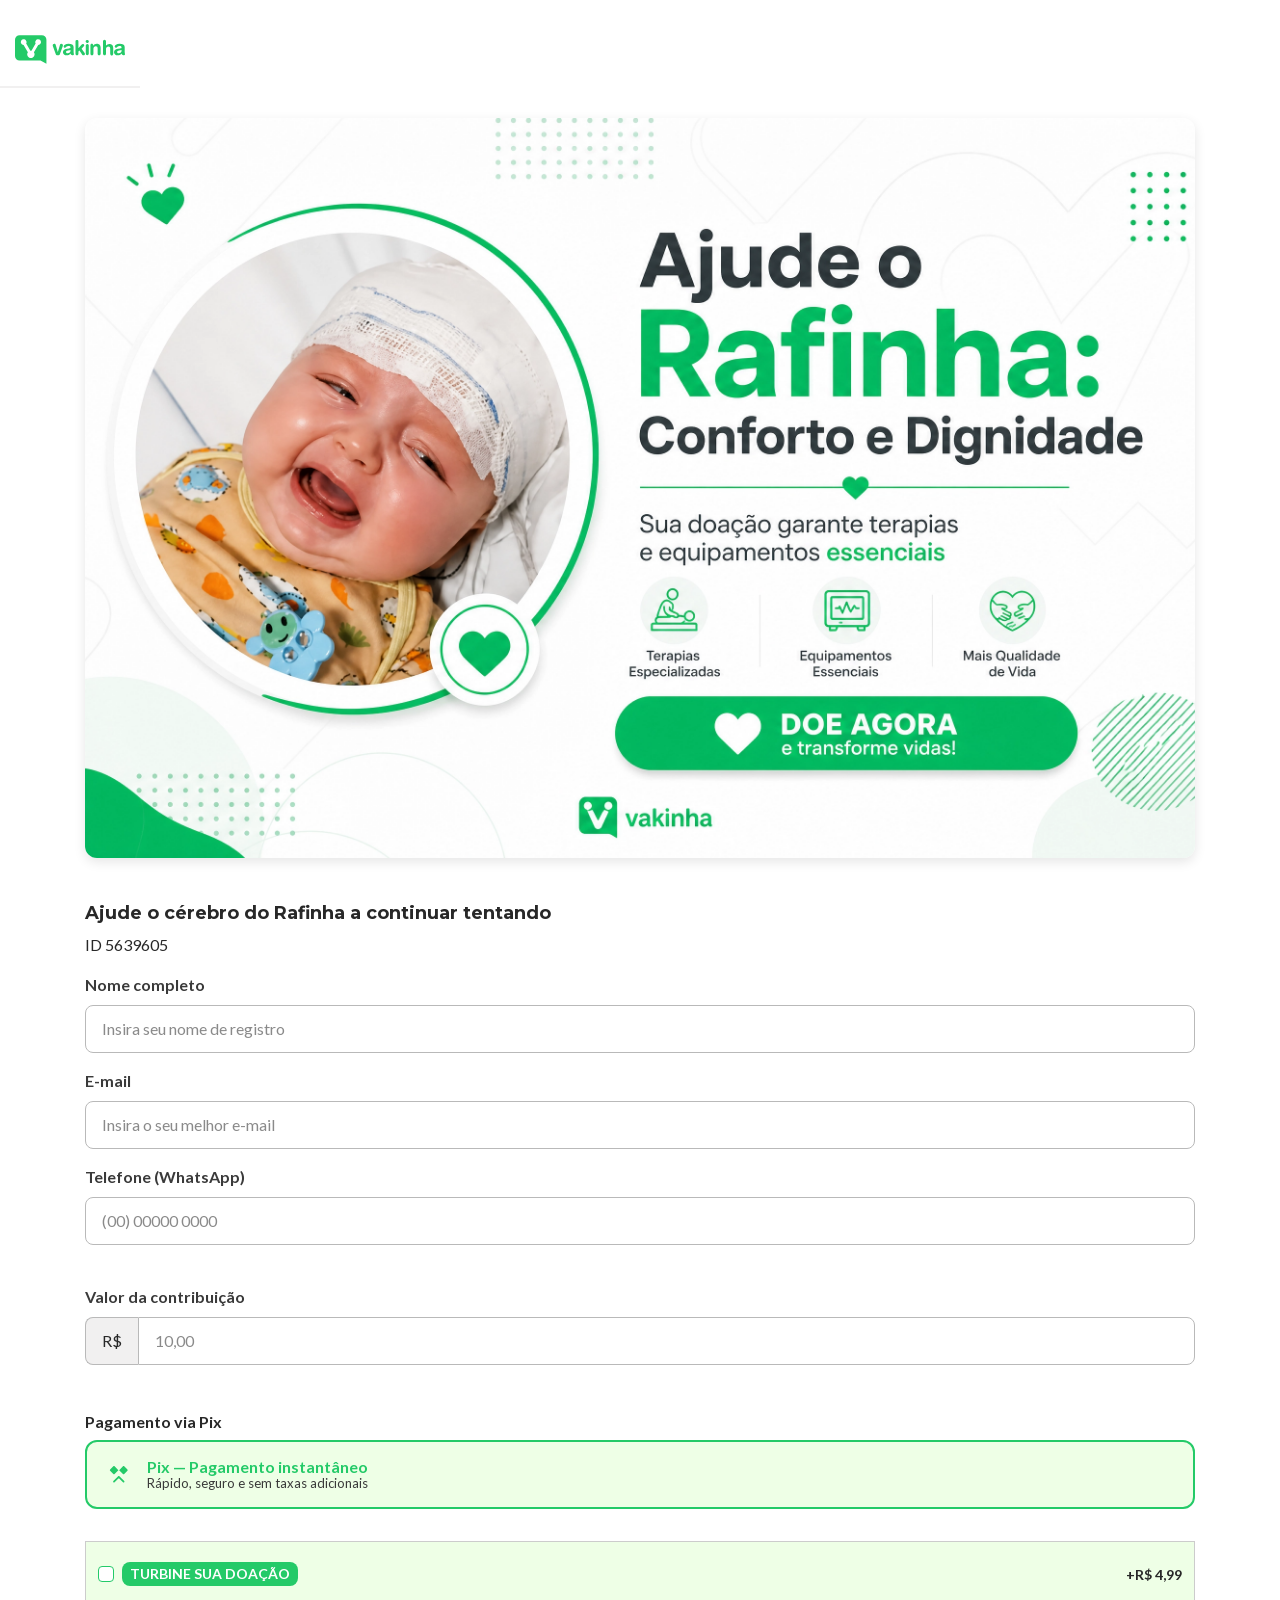
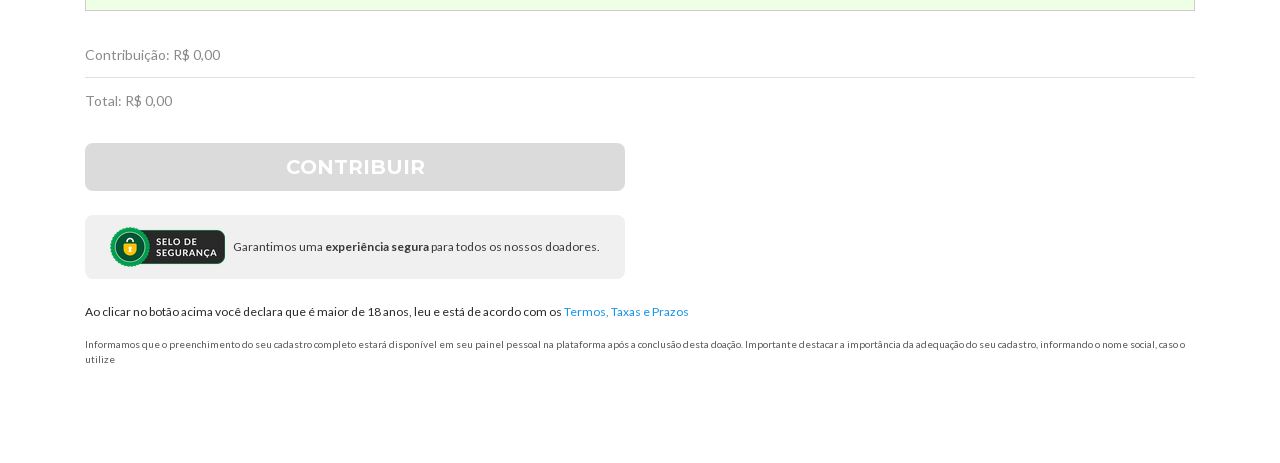
==== checkout/index.html @ 5306261c "first commit" ====
<!DOCTYPE html><html lang="pt-BR"><head><title data-next-head="">Contribuindo para Ajude o cérebro do Rafinha a continuar tentando | Vaquinhas online</title><meta name="description" content="Doar faz bem e você faz a diferença! Conheça minha vaquinha Ajude o cérebro do Rafinha a continuar tentando" data-next-head=""><meta name="robots" content="index, follow" data-next-head=""><link rel="icon" href="images/favicon.ico" type="image/x-icon" data-next-head=""><link rel="shortcut icon" href="images/favicon.ico" type="image/x-icon" data-next-head=""><link rel="apple-touch-icon" href="images/apple-touch-icon.png" data-next-head=""><link rel="apple-touch-icon" sizes="57x57" href="images/apple-touch-icon-57x57.png" data-next-head=""><link rel="apple-touch-icon" sizes="72x72" href="images/apple-touch-icon-72x72.png" data-next-head=""><link rel="apple-touch-icon" sizes="76x76" href="images/apple-touch-icon-76x76.png" data-next-head=""><link rel="apple-touch-icon" sizes="114x114" href="images/apple-touch-icon-114x114.png" data-next-head=""><link rel="apple-touch-icon" sizes="120x120" href="images/apple-touch-icon-120x120.png" data-next-head=""><link rel="apple-touch-icon" sizes="144x144" href="images/apple-touch-icon-144x144.png" data-next-head=""><link rel="apple-touch-icon" sizes="152x152" href="images/apple-touch-icon-152x152.png" data-next-head=""><link rel="canonical" href="https://www.vakinha.com.br/vaquinha/vamos-ajudar-o-rafinha-a-vencer/contribua" data-next-head=""><script type="application/ld+json" data-next-head="">{"@context":"https://schema.org","@type":"Organization","name":"Vakinha","legalName":"Vakinha Plataforma de Arrecadação Ltda","url":"https://www.vakinha.com.br","logo":"https://static.vakinha.com.br/static/v4/logo.png","description":"Milhares de pessoas arrecadam mais no Vakinha. Crie sua vaquinha grátis e conte com milhões de doadores para ajudar sua causa.","foundingDate":"2009","taxID":"22.831.673/0001-26","areaServed":"BR","address":{"@type":"PostalAddress","addressLocality":"Porto Alegre","addressRegion":"RS","addressCountry":"BR"},"sameAs":["https://www.facebook.com/Vakinha.com.br","https://www.instagram.com/vakinha","https://www.youtube.com/channel/UCQXfS5M0UZ-3OLtC8MlgNoA","https://www.tiktok.com/@onlinevakinha","https://x.com/vakinha","https://www.linkedin.com/company/vakinha/posts/?feedView=all"],"contactPoint":{"@type":"ContactPoint","contactType":"Atendimento ao cliente","telephone":"+55-51-3500-0299","url":"https://www.vakinha.com.br/fale-conosco","availableLanguage":"Portuguese"}}</script><meta charset="utf-8" data-next-head=""><meta name="viewport" content="width=device-width, initial-scale=1.0" data-next-head=""><meta property="fb:app_id" content="384822005017520" data-next-head=""><meta property="og:type" content="website" data-next-head=""><meta property="og:url" content="/vaquinha/vamos-ajudar-o-rafinha-a-vencer" data-next-head=""><meta property="og:title" content="Ajude o cérebro do Rafinha a continuar tentando" data-next-head=""><meta property="og:description" content="Doar faz bem e você faz a diferença! Conheça minha vaquinha" data-next-head=""><meta property="og:image" content="images/f3a66038-1641-4a28-963e-36602d174f13.jpeg" data-next-head=""><meta property="og:site_name" content="Vaquinhas online | Vakinha.com.br" data-next-head=""><link rel="icon" href="images/favicon.ico" type="image/x-icon" data-next-head=""><link rel="shortcut icon" href="images/favicon.ico" type="image/x-icon" data-next-head=""><link rel="apple-touch-icon" href="images/apple-touch-icon.png" data-next-head=""><link rel="apple-touch-icon" sizes="57x57" href="images/apple-touch-icon-57x57.png" data-next-head=""><link rel="apple-touch-icon" sizes="72x72" href="images/apple-touch-icon-72x72.png" data-next-head=""><link rel="apple-touch-icon" sizes="76x76" href="images/apple-touch-icon-76x76.png" data-next-head=""><link rel="apple-touch-icon" sizes="114x114" href="images/apple-touch-icon-114x114.png" data-next-head=""><link rel="apple-touch-icon" sizes="120x120" href="images/apple-touch-icon-120x120.png" data-next-head=""><link rel="apple-touch-icon" sizes="144x144" href="images/apple-touch-icon-144x144.png" data-next-head=""><link rel="apple-touch-icon" sizes="152x152" href="images/apple-touch-icon-152x152.png" data-next-head=""><link rel="preload" href="/_next/static/media/b5215411e8ce7768-s.p.woff2" as="font" type="font/woff2" crossorigin="anonymous" data-next-font="size-adjust"><link rel="preload" href="/_next/static/media/155cae559bbd1a77-s.p.woff2" as="font" type="font/woff2" crossorigin="anonymous" data-next-font="size-adjust"><link rel="preload" href="/_next/static/media/25460892714ab800-s.p.woff2" as="font" type="font/woff2" crossorigin="anonymous" data-next-font="size-adjust"><link rel="preload" href="/_next/static/media/6d664cce900333ee-s.p.woff2" as="font" type="font/woff2" crossorigin="anonymous" data-next-font="size-adjust"><link rel="preload" href="/_next/static/media/9364c9a9ce248cb1-s.p.woff2" as="font" type="font/woff2" crossorigin="anonymous" data-next-font="size-adjust"><link rel="preload" href="/_next/static/media/7ff6869a1704182a-s.p.woff2" as="font" type="font/woff2" crossorigin="anonymous" data-next-font="size-adjust"><link rel="preload" href="/_next/static/media/4de1fea1a954a5b6-s.p.woff2" as="font" type="font/woff2" crossorigin="anonymous" data-next-font="size-adjust"><link rel="preload" href="/_next/static/media/756f9c755543fe29-s.p.woff2" as="font" type="font/woff2" crossorigin="anonymous" data-next-font="size-adjust"><link rel="preload" href="/_next/static/media/2fb5d94d8dca0cc5-s.p.woff2" as="font" type="font/woff2" crossorigin="anonymous" data-next-font="size-adjust"><link rel="preload" href="/_next/static/media/904be59b21bd51cb-s.p.woff2" as="font" type="font/woff2" crossorigin="anonymous" data-next-font="size-adjust"><link rel="preload" href="css/cdd618e4d06e6581.css" as="style"><link rel="stylesheet" href="css/cdd618e4d06e6581.css" data-n-g=""><noscript data-n-css=""></noscript><style id="__jsx-1632331453">html{font-family:'Lato', 'Lato Fallback', arial,'Montserrat', 'Montserrat Fallback', arial}
  /* ── HEADER: compact + spaced ── */
  
  
  .sc-a2bdfa7f-0.hrWLqC { padding: 4px 0 !important; }
  .sc-2d580994-2.jRkFJq { padding: 4px 0 !important; }
  .sc-2d580994-3.gzCYKe { display: flex !important; justify-content: space-between !important; align-items: center !important; width: 100% !important; gap: 32px !important; }
  .sc-2d580994-4.fYbMYd { display: flex !important; gap: 24px !important; align-items: center !important; }
  .sc-2d580994-4.clfNQd { display: flex !important; gap: 24px !important; align-items: center !important; }
  .sc-2d580994-3.gzCYKe > a > svg { width: 110px !important; height: auto !important; }
  .sc-2d580994-7 .sc-fqkvVR.iDPPOo { font-size: 13px !important; }
  .sc-2d580994-4 .sc-fPXMVe.brsGow { padding: 6px 14px !important; }
  .sc-2d580994-4 .sc-fPXMVe.brsGow .sc-fqkvVR.kRpTIg { font-size: 12px !important; }
  @media (max-width: 767px) {
    .sc-dhKdcB.fjcdnr { display: none !important; }
    .sc-dhKdcB.jWZhQX { display: none !important; }
  }


  /* ── Hide "Já doou..." ── */
  .sc-dhKdcB.crxrHL { display: none !important; }

  /* ── Move form closer to header ── */
  .sc-dhKdcB.ifqHgP { margin-top: 0 !important; }

  /* ── Selected state for Turbinar ── */
  .sc-5b46ebe3-0.jakXwb { transition: all 0.2s ease; border: 1px solid #ccc; }
  .sc-gEvEer.eWGeoZ:has(input#bundleCheck:checked) .sc-5b46ebe3-0.jakXwb {
    border-color: #24ca68 !important;
    background-color: #EEFFE6 !important;
  }
  /* Fill the checkbox circle */
  .sc-gEvEer.eWGeoZ:has(input#bundleCheck:checked) .sc-cwHptR.iJfhfN {
    background-color: #24ca68;
    border-color: #24ca68;
    position: relative;
  }
  .sc-gEvEer.eWGeoZ:has(input#bundleCheck:checked) .sc-cwHptR.iJfhfN::after {
    content: '';
    position: absolute;
    top: 50%;
    left: 50%;
    transform: translate(-50%, -50%);
    width: 8px;
    height: 8px;
    background: white;
    border-radius: 50%;
  }
</style><style data-styled="" data-styled-version="5.3.11">.gduZIE{width:100%;padding-right:15px;padding-left:15px;margin-right:auto;margin-left:auto;}/*!sc*/
@media (min-width:576px){.gduZIE{max-width:540px;}}/*!sc*/
@media (min-width:768px){.gduZIE{max-width:720px;}}/*!sc*/
@media (min-width:992px){.gduZIE{max-width:960px;}}/*!sc*/
@media (min-width:1200px){.gduZIE{max-width:1140px;}}/*!sc*/
data-styled.g1[id="sc-aXZVg"]{content:"gduZIE,"}/*!sc*/
.gABASg{display:-ms-flexbox;display:-webkit-box;display:-webkit-flex;display:-ms-flexbox;display:flex;-ms-flex-wrap:wrap;-webkit-flex-wrap:wrap;-ms-flex-wrap:wrap;flex-wrap:wrap;margin-right:-15px;margin-left:-15px;-ms-flex-pack:center !important;-webkit-box-pack:center !important;-webkit-justify-content:center !important;-ms-flex-pack:center !important;justify-content:center !important;}/*!sc*/
.eWGeoZ{display:-ms-flexbox;display:-webkit-box;display:-webkit-flex;display:-ms-flexbox;display:flex;-ms-flex-wrap:wrap;-webkit-flex-wrap:wrap;-ms-flex-wrap:wrap;flex-wrap:wrap;margin-right:-15px;margin-left:-15px;}/*!sc*/
data-styled.g2[id="sc-gEvEer"]{content:"gABASg,eWGeoZ,"}/*!sc*/
.ndhfJ{position:relative;width:100%;min-height:1px;padding-right:15px;padding-left:15px;}/*!sc*/
.fNohqH{position:relative;width:100%;min-height:1px;padding-right:15px;padding-left:15px;}/*!sc*/
@media (min-width:768px){.fNohqH{-ms-flex:0 0 41.66666666666667%;-webkit-flex:0 0 41.66666666666667%;-ms-flex:0 0 41.66666666666667%;flex:0 0 41.66666666666667%;max-width:41.66666666666667%;}}/*!sc*/
.cMzfXk{position:relative;width:100%;min-height:1px;padding-right:15px;padding-left:15px;}/*!sc*/
@media (min-width:768px){.cMzfXk{-ms-flex:0 0 58.333333333333336%;-webkit-flex:0 0 58.333333333333336%;-ms-flex:0 0 58.333333333333336%;flex:0 0 58.333333333333336%;max-width:58.333333333333336%;}}/*!sc*/
.dAPKut{position:relative;width:100%;min-height:1px;padding-right:15px;padding-left:15px;}/*!sc*/
@media (min-width:768px){.dAPKut{-ms-flex:0 0 33.333333333333336%;-webkit-flex:0 0 33.333333333333336%;-ms-flex:0 0 33.333333333333336%;flex:0 0 33.333333333333336%;max-width:33.333333333333336%;}}/*!sc*/
.fMzXLa{position:relative;width:100%;min-height:1px;padding-right:15px;padding-left:15px;}/*!sc*/
@media (min-width:768px){.fMzXLa{-ms-flex:0 0 66.66666666666667%;-webkit-flex:0 0 66.66666666666667%;-ms-flex:0 0 66.66666666666667%;flex:0 0 66.66666666666667%;max-width:66.66666666666667%;}}/*!sc*/
.khhZFc{position:relative;width:100%;min-height:1px;padding-right:15px;padding-left:15px;}/*!sc*/
@media (min-width:768px){.khhZFc{-ms-flex:0 0 50%;-webkit-flex:0 0 50%;-ms-flex:0 0 50%;flex:0 0 50%;max-width:50%;}}/*!sc*/
data-styled.g3[id="sc-eqUAAy"]{content:"ndhfJ,fNohqH,cMzfXk,dAPKut,fMzXLa,khhZFc,"}/*!sc*/
html{-webkit-box-sizing:border-box;box-sizing:border-box;-ms-overflow-style:scrollbar;}/*!sc*/
*,*::before,*::after{-webkit-box-sizing:inherit;box-sizing:inherit;}/*!sc*/
data-styled.g4[id="sc-global-czSCUT1"]{content:"sc-global-czSCUT1,"}/*!sc*/
@import url('https://fonts.googleapis.com/css2?family=Lato:ital,wght@0,300;0,400;0,700;0,900;1,300;1,400;1,700;1,900&family=Montserrat:ital,wght@0,300;0,400;0,700;0,900;1,300;1,400;1,700;1,900&display=swap');/*!sc*/
.iDPPOo{font-weight:700;color:#282828;white-space:nowrap;-webkit-text-decoration:none;text-decoration:none;text-transform:none;font-family:'Montserrat','Montserrat Fallback',arial,Arial,sans-serif;}/*!sc*/
.iDPPOo *{color:#282828;}/*!sc*/
@media (min-width:768px){.iDPPOo{font-size:16px;line-height:24px;}.iDPPOo *{font-size:16px;}}/*!sc*/
@media (max-width:767px){.iDPPOo{font-size:16px;line-height:24px;}.iDPPOo *{font-size:16px;}}/*!sc*/
@import url('https://fonts.googleapis.com/css2?family=Lato:ital,wght@0,300;0,400;0,700;0,900;1,300;1,400;1,700;1,900&family=Montserrat:ital,wght@0,300;0,400;0,700;0,900;1,300;1,400;1,700;1,900&display=swap');/*!sc*/
.jgfbN{font-weight:700;color:#24ca68;-webkit-text-decoration:none;text-decoration:none;text-transform:none;font-family:'Montserrat','Montserrat Fallback',arial,Arial,sans-serif;}/*!sc*/
.jgfbN *{color:#24ca68;}/*!sc*/
@media (min-width:768px){.jgfbN{font-size:14px;line-height:21px;}.jgfbN *{font-size:14px;}}/*!sc*/
@media (max-width:767px){.jgfbN{font-size:14px;line-height:21px;}.jgfbN *{font-size:14px;}}/*!sc*/
@import url('https://fonts.googleapis.com/css2?family=Lato:ital,wght@0,300;0,400;0,700;0,900;1,300;1,400;1,700;1,900&family=Montserrat:ital,wght@0,300;0,400;0,700;0,900;1,300;1,400;1,700;1,900&display=swap');/*!sc*/
.kRpTIg{font-weight:700;color:#fff;white-space:nowrap;-webkit-text-decoration:none;text-decoration:none;text-transform:none;font-family:'Montserrat','Montserrat Fallback',arial,Arial,sans-serif;}/*!sc*/
.kRpTIg *{color:#fff;}/*!sc*/
@media (min-width:768px){.kRpTIg{font-size:14px;line-height:21px;}.kRpTIg *{font-size:14px;}}/*!sc*/
@media (max-width:767px){.kRpTIg{font-size:14px;line-height:21px;}.kRpTIg *{font-size:14px;}}/*!sc*/
@import url('https://fonts.googleapis.com/css2?family=Lato:ital,wght@0,300;0,400;0,700;0,900;1,300;1,400;1,700;1,900&family=Montserrat:ital,wght@0,300;0,400;0,700;0,900;1,300;1,400;1,700;1,900&display=swap');/*!sc*/
.wEWWO{font-weight:400;color:#282828;-webkit-text-decoration:none;text-decoration:none;text-transform:none;font-family:'Lato','Lato Fallback',arial,Arial,sans-serif;}/*!sc*/
.wEWWO *{color:#282828;}/*!sc*/
@media (min-width:768px){.wEWWO{font-size:12px;line-height:18px;}.wEWWO *{font-size:12px;}}/*!sc*/
@media (max-width:767px){.wEWWO{font-size:12px;line-height:18px;}.wEWWO *{font-size:12px;}}/*!sc*/
@import url('https://fonts.googleapis.com/css2?family=Lato:ital,wght@0,300;0,400;0,700;0,900;1,300;1,400;1,700;1,900&family=Montserrat:ital,wght@0,300;0,400;0,700;0,900;1,300;1,400;1,700;1,900&display=swap');/*!sc*/
.eOkGzq{font-weight:400;color:#282828;-webkit-text-decoration:underline;text-decoration:underline;text-transform:none;font-family:'Lato','Lato Fallback',arial,Arial,sans-serif;}/*!sc*/
.eOkGzq *{color:#282828;}/*!sc*/
@media (min-width:768px){.eOkGzq{font-size:12px;line-height:18px;}.eOkGzq *{font-size:12px;}}/*!sc*/
@media (max-width:767px){.eOkGzq{font-size:12px;line-height:18px;}.eOkGzq *{font-size:12px;}}/*!sc*/
@import url('https://fonts.googleapis.com/css2?family=Lato:ital,wght@0,300;0,400;0,700;0,900;1,300;1,400;1,700;1,900&family=Montserrat:ital,wght@0,300;0,400;0,700;0,900;1,300;1,400;1,700;1,900&display=swap');/*!sc*/
.GHZDq{margin:0;font-weight:700;color:#282828;-webkit-text-decoration:none;text-decoration:none;text-transform:none;font-family:'Montserrat','Montserrat Fallback',arial,Arial,sans-serif;}/*!sc*/
.GHZDq *{color:#282828;}/*!sc*/
@media (min-width:768px){.GHZDq{font-size:32px;line-height:38.4px;}.GHZDq *{font-size:32px;}}/*!sc*/
@media (max-width:767px){.GHZDq{font-size:32px;line-height:38.4px;}.GHZDq *{font-size:32px;}}/*!sc*/
@import url('https://fonts.googleapis.com/css2?family=Lato:ital,wght@0,300;0,400;0,700;0,900;1,300;1,400;1,700;1,900&family=Montserrat:ital,wght@0,300;0,400;0,700;0,900;1,300;1,400;1,700;1,900&display=swap');/*!sc*/
.hUByyi{font-weight:400;color:#282828;-webkit-text-decoration:none;text-decoration:none;text-transform:none;font-family:'Lato','Lato Fallback',arial,Arial,sans-serif;}/*!sc*/
.hUByyi *{color:#282828;}/*!sc*/
@media (min-width:768px){.hUByyi{font-size:16px;line-height:24px;}.hUByyi *{font-size:16px;}}/*!sc*/
@media (max-width:767px){.hUByyi{font-size:16px;line-height:24px;}.hUByyi *{font-size:16px;}}/*!sc*/
@import url('https://fonts.googleapis.com/css2?family=Lato:ital,wght@0,300;0,400;0,700;0,900;1,300;1,400;1,700;1,900&family=Montserrat:ital,wght@0,300;0,400;0,700;0,900;1,300;1,400;1,700;1,900&display=swap');/*!sc*/
.ilmRzc{font-weight:700;color:#3a3a3a;-webkit-text-decoration:none;text-decoration:none;text-transform:none;font-family:lato,Arial,sans-serif;}/*!sc*/
.ilmRzc *{color:#3a3a3a;}/*!sc*/
@media (min-width:768px){.ilmRzc{font-size:16px;line-height:24px;}.ilmRzc *{font-size:16px;}}/*!sc*/
@media (max-width:767px){.ilmRzc{font-size:16px;line-height:24px;}.ilmRzc *{font-size:16px;}}/*!sc*/
@import url('https://fonts.googleapis.com/css2?family=Lato:ital,wght@0,300;0,400;0,700;0,900;1,300;1,400;1,700;1,900&family=Montserrat:ital,wght@0,300;0,400;0,700;0,900;1,300;1,400;1,700;1,900&display=swap');/*!sc*/
.lbjYiJ{font-weight:700;color:#3a3a3a;-webkit-text-decoration:none;text-decoration:none;text-transform:none;font-family:lato,Arial,sans-serif;}/*!sc*/
.lbjYiJ *{color:#3a3a3a;}/*!sc*/
@media (min-width:768px){.lbjYiJ{font-size:16px;line-height:24px;}.lbjYiJ *{font-size:16px;}}/*!sc*/
@media (max-width:767px){.lbjYiJ{font-size:14px;line-height:21px;}.lbjYiJ *{font-size:14px;}}/*!sc*/
@import url('https://fonts.googleapis.com/css2?family=Lato:ital,wght@0,300;0,400;0,700;0,900;1,300;1,400;1,700;1,900&family=Montserrat:ital,wght@0,300;0,400;0,700;0,900;1,300;1,400;1,700;1,900&display=swap');/*!sc*/
.iPSKBg{font-weight:400;color:#3a3a3a;-webkit-text-decoration:none;text-decoration:none;text-transform:none;font-family:'Lato','Lato Fallback',arial,Arial,sans-serif;}/*!sc*/
.iPSKBg *{color:#3a3a3a;}/*!sc*/
@media (min-width:768px){.iPSKBg{font-size:14px;line-height:21px;}.iPSKBg *{font-size:14px;}}/*!sc*/
@media (max-width:767px){.iPSKBg{font-size:12px;line-height:18px;}.iPSKBg *{font-size:12px;}}/*!sc*/
@import url('https://fonts.googleapis.com/css2?family=Lato:ital,wght@0,300;0,400;0,700;0,900;1,300;1,400;1,700;1,900&family=Montserrat:ital,wght@0,300;0,400;0,700;0,900;1,300;1,400;1,700;1,900&display=swap');/*!sc*/
.bfxwfh{font-weight:700;color:#282828;-webkit-text-decoration:none;text-decoration:none;text-transform:none;font-family:'Lato','Lato Fallback',arial,Arial,sans-serif;}/*!sc*/
.bfxwfh *{color:#282828;}/*!sc*/
@media (min-width:768px){.bfxwfh{font-size:14px;line-height:21px;}.bfxwfh *{font-size:14px;}}/*!sc*/
@media (max-width:767px){.bfxwfh{font-size:14px;line-height:21px;}.bfxwfh *{font-size:14px;}}/*!sc*/
@import url('https://fonts.googleapis.com/css2?family=Lato:ital,wght@0,300;0,400;0,700;0,900;1,300;1,400;1,700;1,900&family=Montserrat:ital,wght@0,300;0,400;0,700;0,900;1,300;1,400;1,700;1,900&display=swap');/*!sc*/
.bZkEdm{font-weight:400;color:#8a8a8a;-webkit-text-decoration:none;text-decoration:none;text-transform:none;font-family:'Lato','Lato Fallback',arial,Arial,sans-serif;}/*!sc*/
.bZkEdm *{color:#8a8a8a;}/*!sc*/
@media (min-width:768px){.bZkEdm{font-size:14px;line-height:21px;}.bZkEdm *{font-size:14px;}}/*!sc*/
@media (max-width:767px){.bZkEdm{font-size:14px;line-height:21px;}.bZkEdm *{font-size:14px;}}/*!sc*/
@import url('https://fonts.googleapis.com/css2?family=Lato:ital,wght@0,300;0,400;0,700;0,900;1,300;1,400;1,700;1,900&family=Montserrat:ital,wght@0,300;0,400;0,700;0,900;1,300;1,400;1,700;1,900&display=swap');/*!sc*/
.iPEXmG{font-weight:400;color:#3a3a3a;-webkit-text-decoration:none;text-decoration:none;text-transform:none;font-family:lato,Arial,sans-serif;}/*!sc*/
.iPEXmG *{color:#3a3a3a;}/*!sc*/
@media (min-width:768px){.iPEXmG{font-size:16px;line-height:24px;}.iPEXmG *{font-size:16px;}}/*!sc*/
@media (max-width:767px){.iPEXmG{font-size:14px;line-height:21px;}.iPEXmG *{font-size:14px;}}/*!sc*/
@import url('https://fonts.googleapis.com/css2?family=Lato:ital,wght@0,300;0,400;0,700;0,900;1,300;1,400;1,700;1,900&family=Montserrat:ital,wght@0,300;0,400;0,700;0,900;1,300;1,400;1,700;1,900&display=swap');/*!sc*/
.eYfkcG{font-weight:400;color:#5a5a5a;-webkit-text-decoration:none;text-decoration:none;text-transform:none;font-family:'Lato','Lato Fallback',arial,Arial,sans-serif;}/*!sc*/
.eYfkcG *{color:#5a5a5a;}/*!sc*/
@media (min-width:768px){.eYfkcG{font-size:10px;line-height:15px;}.eYfkcG *{font-size:10px;}}/*!sc*/
@media (max-width:767px){.eYfkcG{font-size:10px;line-height:15px;}.eYfkcG *{font-size:10px;}}/*!sc*/
@import url('https://fonts.googleapis.com/css2?family=Lato:ital,wght@0,300;0,400;0,700;0,900;1,300;1,400;1,700;1,900&family=Montserrat:ital,wght@0,300;0,400;0,700;0,900;1,300;1,400;1,700;1,900&display=swap');/*!sc*/
.jIpiJB{font-weight:700;color:#fff;-webkit-text-decoration:none;text-decoration:none;text-transform:uppercase;font-family:'Montserrat','Montserrat Fallback',arial,Arial,sans-serif;}/*!sc*/
.jIpiJB *{color:#fff;}/*!sc*/
@media (min-width:768px){.jIpiJB{font-size:20px;line-height:30px;}.jIpiJB *{font-size:20px;}}/*!sc*/
@media (max-width:767px){.jIpiJB{font-size:20px;line-height:30px;}.jIpiJB *{font-size:20px;}}/*!sc*/
@import url('https://fonts.googleapis.com/css2?family=Lato:ital,wght@0,300;0,400;0,700;0,900;1,300;1,400;1,700;1,900&family=Montserrat:ital,wght@0,300;0,400;0,700;0,900;1,300;1,400;1,700;1,900&display=swap');/*!sc*/
.kjhrAq{font-weight:400;color:#3a3a3a;-webkit-text-decoration:none;text-decoration:none;text-transform:none;font-family:'Lato','Lato Fallback',arial,Arial,sans-serif;}/*!sc*/
.kjhrAq *{color:#3a3a3a;}/*!sc*/
@media (min-width:768px){.kjhrAq{font-size:12px;line-height:18px;}.kjhrAq *{font-size:12px;}}/*!sc*/
@media (max-width:767px){.kjhrAq{font-size:12px;line-height:18px;}.kjhrAq *{font-size:12px;}}/*!sc*/
data-styled.g5[id="sc-fqkvVR"]{content:"iDPPOo,jgfbN,kRpTIg,wEWWO,eOkGzq,GHZDq,hUByyi,ilmRzc,lbjYiJ,iPSKBg,bfxwfh,bZkEdm,iPEXmG,eYfkcG,jIpiJB,kjhrAq,"}/*!sc*/
.eBVHbP{width:100%;height:1px;background-color:#dfdfdf;margin:12px 0px;}/*!sc*/
data-styled.g12[id="sc-jXbUNg"]{content:"eBVHbP,"}/*!sc*/
.cPteSW{background-color:#fff;display:-webkit-box;display:-webkit-flex;display:-ms-flexbox;display:flex;width:unset;-webkit-align-items:center;-webkit-box-align:center;-ms-flex-align:center;align-items:center;}/*!sc*/
@media (min-width:992px){.cPteSW{padding:0px;-webkit-column-gap:0px;column-gap:0px;row-gap:0px;}}/*!sc*/
@media (max-width:991px){.cPteSW{padding:0px;-webkit-column-gap:0px;column-gap:0px;row-gap:0px;}}/*!sc*/
.AgBj{display:-webkit-box;display:-webkit-flex;display:-ms-flexbox;display:flex;width:unset;-webkit-align-items:center;-webkit-box-align:center;-ms-flex-align:center;align-items:center;}/*!sc*/
@media (min-width:992px){.AgBj{padding:0px;-webkit-column-gap:0px;column-gap:0px;row-gap:0px;}}/*!sc*/
@media (max-width:991px){.AgBj{padding:0px;-webkit-column-gap:0px;column-gap:0px;row-gap:0px;}}/*!sc*/
.clfNQd{display:-webkit-box;display:-webkit-flex;display:-ms-flexbox;display:flex;width:unset;-webkit-box-pack:end;-webkit-justify-content:flex-end;-ms-flex-pack:end;justify-content:flex-end;-webkit-align-items:center;-webkit-box-align:center;-ms-flex-align:center;align-items:center;}/*!sc*/
@media (min-width:992px){.clfNQd{padding:0px;-webkit-column-gap:0px;column-gap:0px;row-gap:0px;}}/*!sc*/
@media (max-width:991px){.clfNQd{padding:0px;-webkit-column-gap:0px;column-gap:0px;row-gap:0px;}}/*!sc*/
.kkIgSv{display:-webkit-box;display:-webkit-flex;display:-ms-flexbox;display:flex;width:unset;-webkit-align-items:center;-webkit-box-align:center;-ms-flex-align:center;align-items:center;}/*!sc*/
@media (min-width:992px){.kkIgSv{padding:0px 16px 0px 0px;-webkit-column-gap:0px;column-gap:0px;row-gap:0px;}}/*!sc*/
@media (max-width:991px){.kkIgSv{padding:0px 16px 0px 0px;-webkit-column-gap:0px;column-gap:0px;row-gap:0px;}}/*!sc*/
@media (min-width:992px){.hCpJZL{padding:0px;-webkit-column-gap:0px;column-gap:0px;row-gap:0px;}}/*!sc*/
@media (max-width:991px){.hCpJZL{padding:0px;-webkit-column-gap:0px;column-gap:0px;row-gap:0px;}}/*!sc*/
.fjcdnr{display:-webkit-box;display:-webkit-flex;display:-ms-flexbox;display:flex;width:unset;-webkit-align-items:center;-webkit-box-align:center;-ms-flex-align:center;align-items:center;}/*!sc*/
@media (min-width:992px){.fjcdnr{padding:0px 0px 0px 56px;-webkit-column-gap:0px;column-gap:0px;row-gap:0px;}}/*!sc*/
@media (max-width:991px){.fjcdnr{padding:0px 0px 0px 56px;-webkit-column-gap:0px;column-gap:0px;row-gap:0px;}}/*!sc*/
.hGvoNn{cursor:pointer;display:-webkit-box;display:-webkit-flex;display:-ms-flexbox;display:flex;width:unset;}/*!sc*/
@media (min-width:992px){.hGvoNn{padding:0px 16px 0px 0px;-webkit-column-gap:0px;column-gap:0px;row-gap:0px;}}/*!sc*/
@media (max-width:991px){.hGvoNn{padding:0px 16px 0px 0px;-webkit-column-gap:0px;column-gap:0px;row-gap:0px;}}/*!sc*/
@media (min-width:992px){.dFsaZv{padding:0px 0px 0px 8px;-webkit-column-gap:0px;column-gap:0px;row-gap:0px;}}/*!sc*/
@media (max-width:991px){.dFsaZv{padding:0px 0px 0px 8px;-webkit-column-gap:0px;column-gap:0px;row-gap:0px;}}/*!sc*/
.euObZT{cursor:pointer;display:-webkit-box;display:-webkit-flex;display:-ms-flexbox;display:flex;width:unset;}/*!sc*/
@media (min-width:992px){.euObZT{padding:0px 16px;-webkit-column-gap:0px;column-gap:0px;row-gap:0px;}}/*!sc*/
@media (max-width:991px){.euObZT{padding:0px 16px;-webkit-column-gap:0px;column-gap:0px;row-gap:0px;}}/*!sc*/
.krLucX{cursor:pointer;display:-webkit-box;display:-webkit-flex;display:-ms-flexbox;display:flex;width:unset;}/*!sc*/
@media (min-width:992px){.krLucX{padding:0px 0px 0px 16px;-webkit-column-gap:0px;column-gap:0px;row-gap:0px;}}/*!sc*/
@media (max-width:991px){.krLucX{padding:0px 0px 0px 16px;-webkit-column-gap:0px;column-gap:0px;row-gap:0px;}}/*!sc*/
.cswghj{cursor:pointer;display:-webkit-box;display:-webkit-flex;display:-ms-flexbox;display:flex;width:unset;-webkit-align-items:center;-webkit-box-align:center;-ms-flex-align:center;align-items:center;}/*!sc*/
@media (min-width:992px){.cswghj{padding:0px;-webkit-column-gap:0px;column-gap:0px;row-gap:0px;}}/*!sc*/
@media (max-width:991px){.cswghj{padding:0px;-webkit-column-gap:0px;column-gap:0px;row-gap:0px;}}/*!sc*/
.jWZhQX{display:-webkit-box;display:-webkit-flex;display:-ms-flexbox;display:flex;width:unset;}/*!sc*/
@media (min-width:992px){.jWZhQX{padding:0px 16px 0px 32px;-webkit-column-gap:0px;column-gap:0px;row-gap:0px;}}/*!sc*/
@media (max-width:991px){.jWZhQX{padding:0px 16px 0px 32px;-webkit-column-gap:0px;column-gap:0px;row-gap:0px;}}/*!sc*/
@media (min-width:992px){.ifqHgP{padding:16px 0px 8px;-webkit-column-gap:0px;column-gap:0px;row-gap:0px;}}/*!sc*/
@media (max-width:991px){.ifqHgP{padding:16px 0px 8px;-webkit-column-gap:0px;column-gap:0px;row-gap:0px;}}/*!sc*/
.crxrHL{display:-webkit-box;display:-webkit-flex;display:-ms-flexbox;display:flex;width:unset;}/*!sc*/
@media (min-width:992px){.crxrHL{padding:8px 0px;-webkit-column-gap:0px;column-gap:0px;row-gap:0px;}}/*!sc*/
@media (max-width:991px){.crxrHL{padding:8px 0px;-webkit-column-gap:0px;column-gap:0px;row-gap:0px;}}/*!sc*/
@media (min-width:992px){.jQKxxv{padding:24px 0px 8px;-webkit-column-gap:0px;column-gap:0px;row-gap:0px;}}/*!sc*/
@media (max-width:991px){.jQKxxv{padding:24px 0px 8px;-webkit-column-gap:0px;column-gap:0px;row-gap:0px;}}/*!sc*/
.cVaWUk.cVaWUk.cVaWUk{width:100%;}/*!sc*/
@media (min-width:992px){.cVaWUk{padding:8px 0px;-webkit-column-gap:0px;column-gap:0px;row-gap:0px;}}/*!sc*/
@media (max-width:991px){.cVaWUk{padding:8px 0px;-webkit-column-gap:0px;column-gap:0px;row-gap:0px;}}/*!sc*/
@media (min-width:992px){.JKrZf{padding:0px 0px 8px;-webkit-column-gap:0px;column-gap:0px;row-gap:0px;}}/*!sc*/
@media (max-width:991px){.JKrZf{padding:0px 0px 8px;-webkit-column-gap:0px;column-gap:0px;row-gap:0px;}}/*!sc*/
@media (min-width:992px){.hUIMIj{padding:24px 0px 16px;-webkit-column-gap:0px;column-gap:0px;row-gap:0px;}}/*!sc*/
@media (max-width:991px){.hUIMIj{padding:24px 0px 16px;-webkit-column-gap:0px;column-gap:0px;row-gap:0px;}}/*!sc*/
.fyBPlD{display:-webkit-box;display:-webkit-flex;display:-ms-flexbox;display:flex;width:unset;}/*!sc*/
@media (min-width:992px){.fyBPlD{padding:0px;-webkit-column-gap:0px;column-gap:0px;row-gap:0px;}}/*!sc*/
@media (max-width:991px){.fyBPlD{padding:0px;-webkit-column-gap:0px;column-gap:0px;row-gap:0px;}}/*!sc*/
@media (min-width:992px){.gVCQTT{padding:16px 0px 0px;-webkit-column-gap:0px;column-gap:0px;row-gap:0px;}}/*!sc*/
@media (max-width:991px){.gVCQTT{padding:16px 0px 0px;-webkit-column-gap:0px;column-gap:0px;row-gap:0px;}}/*!sc*/
@media (min-width:992px){.kUfair{padding:8px 0px;-webkit-column-gap:0px;column-gap:0px;row-gap:0px;}}/*!sc*/
@media (max-width:991px){.kUfair{padding:8px 0px;-webkit-column-gap:0px;column-gap:0px;row-gap:0px;}}/*!sc*/
.ijHruT{display:-webkit-box;display:-webkit-flex;display:-ms-flexbox;display:flex;width:unset;-webkit-box-pack:justify;-webkit-justify-content:space-between;-ms-flex-pack:justify;justify-content:space-between;-webkit-align-items:center;-webkit-box-align:center;-ms-flex-align:center;align-items:center;}/*!sc*/
@media (min-width:992px){.ijHruT{padding:0px 0px 4px;-webkit-column-gap:0px;column-gap:0px;row-gap:0px;}}/*!sc*/
@media (max-width:991px){.ijHruT{padding:0px 0px 4px;-webkit-column-gap:0px;column-gap:0px;row-gap:0px;}}/*!sc*/
@media (min-width:992px){.SsWEE{padding:32px 0px 8px;-webkit-column-gap:0px;column-gap:0px;row-gap:0px;}}/*!sc*/
@media (max-width:991px){.SsWEE{padding:24px 0px 8px;-webkit-column-gap:0px;column-gap:0px;row-gap:0px;}}/*!sc*/
@media (min-width:992px){.KSaoz{padding:8px 0px 0px;-webkit-column-gap:0px;column-gap:0px;row-gap:0px;}}/*!sc*/
@media (max-width:991px){.KSaoz{padding:8px 0px 0px;-webkit-column-gap:0px;column-gap:0px;row-gap:0px;}}/*!sc*/
@media (min-width:992px){.iGWHkz{padding:24px 0px 0px;-webkit-column-gap:0px;column-gap:0px;row-gap:0px;}}/*!sc*/
@media (max-width:991px){.iGWHkz{padding:24px 0px 0px;-webkit-column-gap:0px;column-gap:0px;row-gap:0px;}}/*!sc*/
.fJKapk{display:-webkit-box;display:-webkit-flex;display:-ms-flexbox;display:flex;width:unset;-webkit-flex-direction:column-reverse;-ms-flex-direction:column-reverse;flex-direction:column-reverse;}/*!sc*/
@media (min-width:992px){.fJKapk{padding:0px;-webkit-column-gap:0px;column-gap:0px;row-gap:0px;}}/*!sc*/
@media (max-width:991px){.fJKapk{padding:0px;-webkit-column-gap:0px;column-gap:0px;row-gap:0px;}}/*!sc*/
@media screen and (max-width:767px){.fJKapk{-webkit-flex-direction:column-reverse;-ms-flex-direction:column-reverse;flex-direction:column-reverse;}}/*!sc*/
@media (min-width:992px){.ixBSvK{padding:24px 0px;-webkit-column-gap:0px;column-gap:0px;row-gap:0px;}}/*!sc*/
@media (max-width:991px){.ixBSvK{padding:0px 0px 16px;-webkit-column-gap:0px;column-gap:0px;row-gap:0px;}}/*!sc*/
.fJgAOG{background-color:#f1f0f0;display:-webkit-box;display:-webkit-flex;display:-ms-flexbox;display:flex;width:unset;-webkit-box-pack:center;-webkit-justify-content:center;-ms-flex-pack:center;justify-content:center;-webkit-align-items:center;-webkit-box-align:center;-ms-flex-align:center;align-items:center;}/*!sc*/
@media (min-width:992px){.fJgAOG{padding:12px 8px;-webkit-column-gap:0px;column-gap:0px;row-gap:0px;}}/*!sc*/
@media (max-width:991px){.fJgAOG{padding:12px 8px;-webkit-column-gap:0px;column-gap:0px;row-gap:0px;}}/*!sc*/
@media screen and (min-width:768px){.fJgAOG{border-radius:8px;}}/*!sc*/
@media screen and (max-width:767px){.fJgAOG{border-radius:8px;}}/*!sc*/
@media (min-width:992px){.gHlLsX{padding:0px 0px 16px;-webkit-column-gap:0px;column-gap:0px;row-gap:0px;}}/*!sc*/
@media (max-width:991px){.gHlLsX{padding:16px 0px;-webkit-column-gap:0px;column-gap:0px;row-gap:0px;}}/*!sc*/
@media (min-width:992px){.jfiJTD{padding:0px 0px 96px;-webkit-column-gap:0px;column-gap:0px;row-gap:0px;}}/*!sc*/
@media (max-width:991px){.jfiJTD{padding:0px 0px 96px;-webkit-column-gap:0px;column-gap:0px;row-gap:0px;}}/*!sc*/
data-styled.g13[id="sc-dhKdcB"]{content:"cPteSW,AgBj,clfNQd,kkIgSv,hCpJZL,fjcdnr,hGvoNn,dFsaZv,euObZT,krLucX,cswghj,jWZhQX,ifqHgP,crxrHL,jQKxxv,cVaWUk,JKrZf,hUIMIj,fyBPlD,gVCQTT,kUfair,ijHruT,SsWEE,KSaoz,iGWHkz,fJKapk,ixBSvK,fJgAOG,gHlLsX,jfiJTD,"}/*!sc*/
.icrzcy{background-color:#fff;border:1px solid #b9b9b9;border-radius:8px;color:#282828;line-height:24px;font-size:16px;max-height:48px;padding:12px 16px;width:100%;outline-style:none;}/*!sc*/
.icrzcy::-webkit-input-placeholder{color:#8a8a8a;}/*!sc*/
.icrzcy::-moz-placeholder{color:#8a8a8a;}/*!sc*/
.icrzcy:-ms-input-placeholder{color:#8a8a8a;}/*!sc*/
.icrzcy::placeholder{color:#8a8a8a;}/*!sc*/
.icrzcy:focus-visible,.icrzcy:focus{box-shadow:0 0 4px rgba(90,90,90,0.5);border-color:#5a5a5a;}/*!sc*/
.icrzcy:disabled{background-color:#f1f0f0;border-color:#b9b9b9;color:#b9b9b9;}/*!sc*/
.icrzcy:-webkit-autofill,.icrzcy:-webkit-autofill:focus{-webkit-text-fill-color:#282828;-webkit-box-shadow:0 0 0 1000px #fff inset;}/*!sc*/
data-styled.g14[id="sc-kpDqfm"]{content:"icrzcy,"}/*!sc*/
.cFya-dV{display:inline-block;vertical-align:middle;cursor:pointer;}/*!sc*/
data-styled.g15[id="sc-dAlyuH"]{content:"cFya-dV,"}/*!sc*/
.jkEoQh{position:absolute;width:0;}/*!sc*/
.jkEoQh:focus{box-shadow:none;}/*!sc*/
data-styled.g16[id="sc-jlZhew"]{content:"jkEoQh,"}/*!sc*/
.iJfhfN{display:-webkit-box;display:-webkit-flex;display:-ms-flexbox;display:flex;-webkit-box-pack:center;-webkit-justify-content:center;-ms-flex-pack:center;justify-content:center;-webkit-align-items:center;-webkit-box-align:center;-ms-flex-align:center;align-items:center;background-color:#fff;border:1px solid #24ca68;width:16px;height:16px;border-radius:4px;-webkit-transition:all 150ms;transition:all 150ms;}/*!sc*/
.iJfhfN img{width:12px;}/*!sc*/
data-styled.g17[id="sc-cwHptR"]{content:"iJfhfN,"}/*!sc*/
.cbKyBB{display:-webkit-box;display:-webkit-flex;display:-ms-flexbox;display:flex;-webkit-align-items:center;-webkit-box-align:center;-ms-flex-align:center;align-items:center;cursor:pointer;}/*!sc*/
.cbKyBB span{font-size:16px;line-height:24px;color:#282828;margin-left:8px;}/*!sc*/
@media (max-width:767px){.cbKyBB span{font-size:14px;line-height:21px;}}/*!sc*/
data-styled.g18[id="sc-jEACwC"]{content:"cbKyBB,"}/*!sc*/
.gcLalL a{color:#1492E6;-webkit-text-decoration:underline;text-decoration:underline;}/*!sc*/
data-styled.g19[id="sc-cPiKLX"]{content:"gcLalL,"}/*!sc*/
.brsGow{-webkit-align-items:center;-webkit-box-align:center;-ms-flex-align:center;align-items:center;cursor:pointer;color:#fff;border-radius:8px;display:-webkit-box;display:-webkit-flex;display:-ms-flexbox;display:flex;-webkit-box-pack:center;-webkit-justify-content:center;-ms-flex-pack:center;justify-content:center;border:1px solid transparent;background-color:#24ca68;}/*!sc*/
.brsGow svg{fill:currentColor;}/*!sc*/
.brsGow:hover{background-color:#009d4e;color:#fff;border:1px solid transparent;}/*!sc*/
.brsGow:hover > *{color:#fff;}/*!sc*/
.brsGow:hover.sc-fPXMVe:hover.sc-fPXMVe:hover.sc-fPXMVe:hover svg > path{fill:#fff;}/*!sc*/
.brsGow:active{background-color:#007a48;}/*!sc*/
@media (max-width:767px){.brsGow{padding:8px 12px;font-size:14px;line-height:21px;}.brsGow svg{margin-left:8px;fill:currentColor;}}/*!sc*/
@media (min-width:768px){.brsGow{padding:8px 12px;font-size:14px;line-height:21px;}.brsGow svg{margin-left:8px;fill:currentColor;}}/*!sc*/
.bhRFgz{-webkit-align-items:center;-webkit-box-align:center;-ms-flex-align:center;align-items:center;cursor:pointer;color:#fff;border-radius:8px;display:-webkit-box;display:-webkit-flex;display:-ms-flexbox;display:flex;-webkit-box-pack:center;-webkit-justify-content:center;-ms-flex-pack:center;justify-content:center;border:1px solid transparent;background-color:#24ca68;border:1px solid #24ca68;color:#24ca68;background-color:#fff;}/*!sc*/
.bhRFgz svg{fill:currentColor;}/*!sc*/
.bhRFgz:hover{background-color:#009d4e;color:#fff;border:1px solid transparent;}/*!sc*/
.bhRFgz:hover > *{color:#fff;}/*!sc*/
.bhRFgz:hover.sc-fPXMVe:hover.sc-fPXMVe:hover.sc-fPXMVe:hover svg > path{fill:#fff;}/*!sc*/
.bhRFgz:active{background-color:#007a48;}/*!sc*/
@media (max-width:767px){.bhRFgz{padding:8px 12px;font-size:14px;line-height:21px;}.bhRFgz svg{margin-left:8px;fill:currentColor;}}/*!sc*/
@media (min-width:768px){.bhRFgz{padding:8px 12px;font-size:14px;line-height:21px;}.bhRFgz svg{margin-left:8px;fill:currentColor;}}/*!sc*/
.ebXcre{-webkit-align-items:center;-webkit-box-align:center;-ms-flex-align:center;align-items:center;cursor:pointer;color:#fff;border-radius:8px;display:-webkit-box;display:-webkit-flex;display:-ms-flexbox;display:flex;-webkit-box-pack:center;-webkit-justify-content:center;-ms-flex-pack:center;justify-content:center;border:1px solid transparent;background-color:#24ca68;background-color:#dfdfdf;color:#fff;pointer-events:none;-webkit-text-decoration:none;text-decoration:none;}/*!sc*/
.ebXcre svg{fill:currentColor;}/*!sc*/
.ebXcre:hover{background-color:#009d4e;color:#fff;border:1px solid transparent;}/*!sc*/
.ebXcre:hover > *{color:#fff;}/*!sc*/
.ebXcre:hover.sc-fPXMVe:hover.sc-fPXMVe:hover.sc-fPXMVe:hover svg > path{fill:#fff;}/*!sc*/
.ebXcre:active{background-color:#007a48;}/*!sc*/
@media (max-width:767px){.ebXcre{padding:8px 12px;font-size:14px;line-height:21px;width:100%;}.ebXcre svg{margin-left:8px;fill:currentColor;}}/*!sc*/
@media (min-width:768px){.ebXcre{padding:8px 12px;font-size:14px;line-height:21px;width:100%;}.ebXcre svg{margin-left:8px;fill:currentColor;}}/*!sc*/
data-styled.g23[id="sc-fPXMVe"]{content:"brsGow,bhRFgz,ebXcre,"}/*!sc*/
.gQPoXj{margin-right:0;}/*!sc*/
.gQPoXj button{padding:8px;}/*!sc*/
.gQPoXj button > div:first-child{border-radius:7px;height:13px;width:13px;margin-right:5px;border:1px solid #24ca68;}/*!sc*/
.gQPoXj button:hover > div:first-child{border-color:currentColor;}/*!sc*/
.gQPoXj button:hover > div:first-child const VariantColorsHover:{[key: string]:string;}/*!sc*/
.gQPoXj button:hover > div:first-child ={defaultKonta:colors.blue500, dark:colors.gray500, danger:colors.red400, info:colors.green400, support:colors.blue50, vakinha:colors.green500, promo:colors.yellow400, spotlight:colors.orange400,;}/*!sc*/
.gMGHUD{margin-right:0;}/*!sc*/
.gMGHUD button{padding:8px;}/*!sc*/
.gMGHUD button > div:first-child{border-radius:7px;height:13px;width:13px;margin-right:5px;outline:1px solid #fff;border:3.5px solid #24ca68;background-color:#fff;}/*!sc*/
.gMGHUD button:hover > div:first-child{border-color:#009d4e;}/*!sc*/
.gMGHUD button:hover > div:first-child const VariantColorsHover:{[key: string]:string;}/*!sc*/
.gMGHUD button:hover > div:first-child ={defaultKonta:colors.blue500, dark:colors.gray500, danger:colors.red400, info:colors.green400, support:colors.blue50, vakinha:colors.green500, promo:colors.yellow400, spotlight:colors.orange400,;}/*!sc*/
data-styled.g40[id="sc-dtInlm"]{content:"gQPoXj,gMGHUD,"}/*!sc*/
.gryTdB input{border-bottom-left-radius:0;border-top-left-radius:0;}/*!sc*/
data-styled.g42[id="sc-cWSHoV"]{content:"gryTdB,"}/*!sc*/
.lfzVRJ{background-color:#f1f0f0;border:1px solid #b9b9b9;color:#282828;font-size:16px;display:-webkit-box;display:-webkit-flex;display:-ms-flexbox;display:flex;-webkit-box-pack:center;-webkit-justify-content:center;-ms-flex-pack:center;justify-content:center;-webkit-align-items:center;-webkit-box-align:center;-ms-flex-align:center;align-items:center;padding:12px 16px;border-radius:8px 0 0 8px;border-right:none;}/*!sc*/
data-styled.g43[id="sc-eBMEME"]{content:"lfzVRJ,"}/*!sc*/
.gZVCxx{color:#282828;font-weight:bold;font-size:16px;}/*!sc*/
data-styled.g44[id="sc-dCFHLb"]{content:"gZVCxx,"}/*!sc*/
.dHdXGm{object-fit:scale-down;border-radius:0;display:block;}/*!sc*/
@media (max-width:767px){.dHdXGm{width:115px;height:40px;}}/*!sc*/
@media (min-width:768px){.dHdXGm{width:115px;height:40px;}}/*!sc*/
data-styled.g56[id="sc-hknOHE"]{content:"dHdXGm,"}/*!sc*/
@media (min-width:992px){.byVcz{display:none;}}/*!sc*/
@media (max-width:991px){.hrWLqC{display:none;}}/*!sc*/
data-styled.g117[id="sc-a2bdfa7f-0"]{content:"byVcz,hrWLqC,"}/*!sc*/
.dAyTgH{text-align:left;}/*!sc*/
data-styled.g150[id="sc-7cd4c0c4-0"]{content:"dAyTgH,"}/*!sc*/
.eYsGlS{cursor:pointer;font-size:12px;color:#1492E6;}/*!sc*/
data-styled.g151[id="sc-7cd4c0c4-1"]{content:"eYsGlS,"}/*!sc*/
.jJEfvk.jJEfvk.jJEfvk path{fill:#5a5a5a;}/*!sc*/
data-styled.g165[id="sc-3c69401f-3"]{content:"jJEfvk,"}/*!sc*/
.cUWHME svg{fill:#24ca68;width:32px;height:32px;}/*!sc*/
data-styled.g180[id="sc-2d580994-0"]{content:"cUWHME,"}/*!sc*/
.glCJBZ{display:-webkit-box;display:-webkit-flex;display:-ms-flexbox;display:flex;min-height:80px;border-bottom:2px solid #f1f0f0;}/*!sc*/
data-styled.g181[id="sc-2d580994-1"]{content:"glCJBZ,"}/*!sc*/
.jRkFJq{display:-webkit-box;display:-webkit-flex;display:-ms-flexbox;display:flex;min-height:90px;-webkit-align-items:center;-webkit-box-align:center;-ms-flex-align:center;align-items:center;border-bottom:2px solid #f1f0f0;background-color:#fff;}/*!sc*/
data-styled.g182[id="sc-2d580994-2"]{content:"jRkFJq,"}/*!sc*/
.gzCYKe{width:100%;min-height:90px;}/*!sc*/
data-styled.g183[id="sc-2d580994-3"]{content:"gzCYKe,"}/*!sc*/
.fYbMYd{width:100%;}/*!sc*/
data-styled.g184[id="sc-2d580994-4"]{content:"fYbMYd,"}/*!sc*/
.hvNpyd{min-height:80px;width:100%;}/*!sc*/
data-styled.g185[id="sc-2d580994-5"]{content:"hvNpyd,"}/*!sc*/
.hURrSw{height:90px;width:100%;}/*!sc*/
data-styled.g186[id="sc-2d580994-6"]{content:"hURrSw,"}/*!sc*/
.cSJGix{position:relative;}/*!sc*/
data-styled.g187[id="sc-2d580994-7"]{content:"cSJGix,"}/*!sc*/
.gDCZeb{display:-webkit-box;display:-webkit-flex;display:-ms-flexbox;display:flex;-webkit-align-items:center;-webkit-box-align:center;-ms-flex-align:center;align-items:center;position:relative;}/*!sc*/
.gDCZeb::before{content:'';position:absolute;top:-10px;left:0px;right:0px;bottom:-10px;pointer-events:auto;}/*!sc*/
.gDCZeb:hover *{color:#5a5a5a;fill:#5a5a5a;}/*!sc*/
data-styled.g192[id="sc-2d580994-12"]{content:"gDCZeb,"}/*!sc*/
.ejQMUE{pointer-events:none;}/*!sc*/
.ejQMUE svg{fill:#282828;width:24px;height:24px;}/*!sc*/
data-styled.g193[id="sc-2d580994-13"]{content:"ejQMUE,"}/*!sc*/
.gjCcBi path{fill:#282828;}/*!sc*/
data-styled.g195[id="sc-2d580994-15"]{content:"gjCcBi,"}/*!sc*/
.fVAJYS{padding-left:4px;height:24px;width:24px;}/*!sc*/
.fVAJYS path{fill:#24ca68;}/*!sc*/
data-styled.g196[id="sc-2d580994-16"]{content:"fVAJYS,"}/*!sc*/
.ipVQzY:hover.sc-2d580994-19:hover.sc-2d580994-19:hover div{color:#009d4e;}/*!sc*/
.ipVQzY:hover.sc-2d580994-19:hover.sc-2d580994-19:hover svg > path{fill:#009d4e;}/*!sc*/
data-styled.g199[id="sc-2d580994-19"]{content:"ipVQzY,"}/*!sc*/
html{line-height:1.15;-webkit-text-size-adjust:100%;}/*!sc*/
body{margin:0;}/*!sc*/
main{display:block;}/*!sc*/
h1{font-size:2em;margin:0.67em 0;}/*!sc*/
hr{box-sizing:content-box;height:0;overflow:visible;}/*!sc*/
pre{font-family:monospace,monospace;font-size:1em;}/*!sc*/
a{background-color:transparent;}/*!sc*/
abbr[title]{border-bottom:none;-webkit-text-decoration:underline;text-decoration:underline;-webkit-text-decoration:underline dotted;text-decoration:underline dotted;}/*!sc*/
b,strong{font-weight:bolder;}/*!sc*/
code,kbd,samp{font-family:monospace,monospace;font-size:1em;}/*!sc*/
small{font-size:80%;}/*!sc*/
sub,sup{font-size:75%;line-height:0;position:relative;vertical-align:baseline;}/*!sc*/
sub{bottom:-0.25em;}/*!sc*/
sup{top:-0.5em;}/*!sc*/
img{border-style:none;}/*!sc*/
button,input,optgroup,select,textarea{font-family:inherit;font-size:100%;line-height:1.15;margin:0;}/*!sc*/
button,input{overflow:visible;}/*!sc*/
button,select{text-transform:none;}/*!sc*/
button,[type="button"],[type="reset"],[type="submit"]{-webkit-appearance:button;}/*!sc*/
button::-moz-focus-inner,[type="button"]::-moz-focus-inner,[type="reset"]::-moz-focus-inner,[type="submit"]::-moz-focus-inner{border-style:none;padding:0;}/*!sc*/
button:-moz-focusring,[type="button"]:-moz-focusring,[type="reset"]:-moz-focusring,[type="submit"]:-moz-focusring{outline:1px dotted ButtonText;}/*!sc*/
fieldset{padding:0.35em 0.75em 0.625em;}/*!sc*/
legend{box-sizing:border-box;color:inherit;display:table;max-width:100%;padding:0;white-space:normal;}/*!sc*/
progress{vertical-align:baseline;}/*!sc*/
textarea{overflow:auto;}/*!sc*/
[type="checkbox"],[type="radio"]{box-sizing:border-box;padding:0;}/*!sc*/
[type="number"]::-webkit-inner-spin-button,[type="number"]::-webkit-outer-spin-button{height:auto;}/*!sc*/
[type="search"]{-webkit-appearance:textfield;outline-offset:-2px;}/*!sc*/
[type="search"]::-webkit-search-decoration{-webkit-appearance:none;}/*!sc*/
::-webkit-file-upload-button{-webkit-appearance:button;font:inherit;}/*!sc*/
details{display:block;}/*!sc*/
summary{display:list-item;}/*!sc*/
template{display:none;}/*!sc*/
[hidden]{display:none;}/*!sc*/
html{display:block;}/*!sc*/
body{margin:0;background-color:#fff;}/*!sc*/
body > div:first-child{min-height:100vh;display:-webkit-box;display:-webkit-flex;display:-ms-flexbox;display:flex;-webkit-flex-direction:column;-ms-flex-direction:column;flex-direction:column;}/*!sc*/
a{-webkit-text-decoration:none;text-decoration:none;color:#8a8a8a;}/*!sc*/
*{color:#282828;font-size:16px;box-sizing:border-box;-webkit-font-smoothing:antialiased;-moz-osx-font-smoothing:grayscale;}/*!sc*/
.ck-balloon-panel_position_border-side_right{display:none!important;}/*!sc*/
data-styled.g208[id="sc-global-dMWIVI1"]{content:"sc-global-dMWIVI1,"}/*!sc*/
.bxtwIv{position:fixed;width:100%;top:0;left:0;height:90px;background:#fff;z-index:200;-webkit-transition:top 1s ease;transition:top 1s ease;}/*!sc*/
data-styled.g210[id="sc-7a509a5-1"]{content:"bxtwIv,"}/*!sc*/
.gpqpVF{padding-top:90px;}/*!sc*/
@media (max-width:991px){.gpqpVF{padding-top:90px;}}/*!sc*/
data-styled.g211[id="sc-7a509a5-2"]{content:"gpqpVF,"}/*!sc*/
.jyfYBU{display:-webkit-box;display:-webkit-flex;display:-ms-flexbox;display:flex;padding:8px 0;}/*!sc*/
.jyfYBU > :not(:last-child){margin-right:5px;}/*!sc*/
data-styled.g739[id="sc-a54da139-5"]{content:"jyfYBU,"}/*!sc*/
@media (min-width:768px){.jylGra{-webkit-flex-direction:column;-ms-flex-direction:column;flex-direction:column;}}/*!sc*/
data-styled.g742[id="sc-a54da139-8"]{content:"jylGra,"}/*!sc*/
.gAfCEa{position:relative;}/*!sc*/
data-styled.g743[id="sc-a54da139-9"]{content:"gAfCEa,"}/*!sc*/
.jakXwb{background-color:#EEFFE6;padding:12px;}/*!sc*/
.jakXwb div > label > div > div:nth-child(1){background-color:#24ca68;padding:0 8px;border-radius:8px;color:#fff;font-size:14px;}/*!sc*/
data-styled.g746[id="sc-5b46ebe3-0"]{content:"jakXwb,"}/*!sc*/
</style>
  <!-- Meta Pixel Code -->
  <script>
    !function (f, b, e, v, n, t, s) {
      if (f.fbq) return; n = f.fbq = function () {
        n.callMethod ?
          n.callMethod.apply(n, arguments) : n.queue.push(arguments)
      };
      if (!f._fbq) f._fbq = n; n.push = n; n.loaded = !0; n.version = '2.0';
      n.queue = []; t = b.createElement(e); t.async = !0;
      t.src = v; s = b.getElementsByTagName(e)[0];
      s.parentNode.insertBefore(t, s)
    }(window, document, 'script',
      'https://connect.facebook.net/en_US/fbevents.js');
    fbq('init', '2330554544350674');
    fbq('track', 'PageView');
    fbq('track', 'InitiateCheckout');
  </script>
  <noscript><img height="1" width="1" style="display:none"
      src="https://www.facebook.com/tr?id=2330554544350674&ev=PageView&noscript=1" /></noscript>
  <!-- End Meta Pixel Code -->

  <script src="https://cdn.utmify.com.br/scripts/utms/latest.js" data-utmify-prevent-xcod-sck data-utmify-prevent-subids
    async defer></script>
</head><body><div id="__next"><div class="sc-7a509a5-1 bxtwIv"><header id="headerContainer"><div class="sc-a2bdfa7f-0 byVcz"><div class="sc-dhKdcB cPteSW sc-2d580994-1 glCJBZ"><div class="sc-aXZVg gduZIE"><div class="sc-dhKdcB AgBj sc-2d580994-5 hvNpyd"><a href="javascript:void(0)"><svg xmlns="http://www.w3.org/2000/svg" width="125" height="32" fill="none" viewBox="0 0 151 40"><path fill="#24CA68" fill-rule="evenodd" d="M6.253 0h30.494a6.27 6.27 0 0 1 4.417 1.839A6.28 6.28 0 0 1 43 6.26V28.96q.001.148-.005.29V40l-8.12-4.775H6.253a6.27 6.27 0 0 1-4.416-1.84A6.28 6.28 0 0 1 0 28.964V6.263a6.28 6.28 0 0 1 1.837-4.421A6.27 6.27 0 0 1 6.253.002zm15.484 21.578q-.348 0-.692.046L15.3 11.647a3.97 3.97 0 0 0-2.732-5.986 3.956 3.956 0 0 0-4.246 2.262 3.97 3.97 0 0 0 1.065 4.697c.668.557 1.5.879 2.368.916l5.85 10.146a5.116 5.116 0 0 0 4.113 8.111 5.1 5.1 0 0 0 4.555-2.756 5.12 5.12 0 0 0-.368-5.317l5.87-10.178a3.96 3.96 0 0 0 3.692-3.085 3.97 3.97 0 0 0-2.003-4.376 3.955 3.955 0 0 0-4.744.784 3.97 3.97 0 0 0-.49 4.79l-5.754 9.976a5 5 0 0 0-.736-.058z" clip-rule="evenodd"></path><path fill="#24CA68" d="M52.267 15.294a4.7 4.7 0 0 1-.26-1.078 2.07 2.07 0 0 1 .536-1.568A2.02 2.02 0 0 1 54.05 12c.502-.003.988.174 1.372.5.385.325.643.778.729 1.278l2.82 9.617h.057l2.821-9.617c.086-.5.344-.953.728-1.28A2.1 2.1 0 0 1 63.95 12a2 2 0 0 1 1.506.65 2.05 2.05 0 0 1 .537 1.566 4.5 4.5 0 0 1-.26 1.078L61.76 26.486C61.358 27.622 61.093 28 58.998 28s-2.359-.378-2.761-1.514zM80.562 23.504c.056.963.202 1.92.438 2.855a1.78 1.78 0 0 1-1.226 1.552 1.8 1.8 0 0 1-.69.079 2.28 2.28 0 0 1-1.823-.654 2.3 2.3 0 0 1-.672-1.822 7.3 7.3 0 0 1-5.8 2.476 4.52 4.52 0 0 1-3.299-1.165A4.55 4.55 0 0 1 66 23.65c0-3.524 2.67-4.513 5.92-4.892l2.58-.292c1.009-.11 1.829-.35 1.829-1.576s-1.25-1.747-2.67-1.747c-3.141 0-3.222 2.33-4.905 2.33a1.68 1.68 0 0 1-1.64-.975 1.7 1.7 0 0 1-.155-.655c0-1.688 2.38-3.844 6.73-3.844 4.064 0 6.879 1.311 6.879 4.368zm-4.237-3.058a3.8 3.8 0 0 1-1.829.67l-1.537.232c-1.771.263-2.729.816-2.729 2.097 0 .96.898 1.747 2.355 1.747 2.323 0 3.745-1.514 3.745-3.086zM83 8.153c0-.571.213-1.119.591-1.522.379-.404.892-.631 1.428-.631s1.049.227 1.427.63c.38.404.592.952.592 1.523v9.786l4.484-5.308c.19-.244.427-.443.693-.586.267-.142.558-.224.856-.24.489.01.956.216 1.31.577.353.36.567.85.6 1.37.01.27-.04.54-.145.785a1.7 1.7 0 0 1-.464.63l-2.993 3.336 4.204 6.015c.273.404.419.889.417 1.386a2.16 2.16 0 0 1-.554 1.461 1.9 1.9 0 0 1-1.354.633 1.97 1.97 0 0 1-1.037-.243 2.1 2.1 0 0 1-.788-.758l-3.816-5.75-1.411 1.326v3.274c0 .571-.213 1.119-.591 1.522-.379.404-.892.631-1.428.631a1.96 1.96 0 0 1-1.428-.63 2.23 2.23 0 0 1-.59-1.523zM99 6c.463 0 .911.179 1.269.506s.602.783.693 1.288c.09.506.02 1.031-.198 1.486a2.1 2.1 0 0 1-.999 1.008 1.8 1.8 0 0 1-1.346.074 2.03 2.03 0 0 1-1.082-.895 2.43 2.43 0 0 1-.327-1.457c.045-.513.249-.993.576-1.357A1.9 1.9 0 0 1 99 6m-1.921 8.037c0-.281.05-.56.146-.82.097-.26.238-.495.417-.694.178-.199.39-.357.623-.464a1.75 1.75 0 0 1 1.47 0c.234.107.446.265.624.464.179.199.32.435.417.695s.146.538.146.82v11.82c0 .569-.203 1.113-.563 1.515S99.51 28 99 28s-.998-.226-1.358-.627a2.27 2.27 0 0 1-.563-1.515zM104 14.133c0-1.281.565-2.128 1.866-2.128 1.3 0 1.867.847 1.867 2.128v.55h.057a6 6 0 0 1 2.173-1.996 5.8 5.8 0 0 1 2.834-.686c2.488 0 5.203 1.282 5.203 5.596v8.276c0 .564-.218 1.105-.605 1.504a2.03 2.03 0 0 1-1.46.623 2.03 2.03 0 0 1-1.459-.623 2.16 2.16 0 0 1-.605-1.504V18.44c0-1.72-.821-2.944-2.603-2.944a3.17 3.17 0 0 0-2.24 1.009 3.36 3.36 0 0 0-.899 2.342v7.023c0 .564-.217 1.105-.605 1.504a2.03 2.03 0 0 1-1.459.623 2.03 2.03 0 0 1-1.46-.623A2.16 2.16 0 0 1 104 25.87zM121 8.153c0-.57.218-1.119.605-1.522.387-.404.912-.631 1.46-.631s1.073.227 1.46.63c.387.404.604.952.604 1.523v5.927h.057a5.6 5.6 0 0 1 2.04-1.721 5.35 5.35 0 0 1 2.569-.551c2.489 0 5.205 1.298 5.205 5.663v8.376c0 .57-.218 1.119-.605 1.522-.387.404-.912.631-1.46.631a2.02 2.02 0 0 1-1.46-.63 2.2 2.2 0 0 1-.604-1.523v-7.524c0-1.74-.821-2.98-2.602-2.98a3.15 3.15 0 0 0-2.24 1.022 3.42 3.42 0 0 0-.898 2.37v7.107c0 .571-.218 1.12-.605 1.523-.387.404-.913.63-1.46.63a2.02 2.02 0 0 1-1.46-.63 2.2 2.2 0 0 1-.605-1.523zM150.562 23.504c.056.963.203 1.92.438 2.855a1.78 1.78 0 0 1-1.227 1.553 1.8 1.8 0 0 1-.689.078 2.28 2.28 0 0 1-1.824-.654 2.3 2.3 0 0 1-.672-1.822 7.3 7.3 0 0 1-5.8 2.476 4.52 4.52 0 0 1-3.298-1.165A4.55 4.55 0 0 1 136 23.65c0-3.524 2.669-4.513 5.921-4.892l2.579-.292c1.017-.11 1.829-.35 1.829-1.576s-1.248-1.747-2.669-1.747c-3.141 0-3.221 2.33-4.905 2.33a1.68 1.68 0 0 1-1.243-.433 1.7 1.7 0 0 1-.552-1.197c0-1.688 2.379-3.844 6.729-3.844 4.063 0 6.879 1.311 6.879 4.368zm-4.237-3.058a3.8 3.8 0 0 1-1.828.67l-1.538.232c-1.77.263-2.728.816-2.728 2.097 0 .96.897 1.747 2.355 1.747 2.321 0 3.743-1.514 3.743-3.086z"></path></svg></a><div class="sc-dhKdcB clfNQd sc-2d580994-6 hURrSw"><a href="javascript:void(0)"><div class="sc-dhKdcB kkIgSv sc-2d580994-0 cUWHME"><style data-emotion="css vubbuv">.css-vubbuv{-webkit-user-select:none;-moz-user-select:none;-ms-user-select:none;user-select:none;width:1em;height:1em;display:inline-block;fill:currentColor;-webkit-flex-shrink:0;-ms-flex-negative:0;flex-shrink:0;-webkit-transition:fill 200ms cubic-bezier(0.4, 0, 0.2, 1) 0ms;transition:fill 200ms cubic-bezier(0.4, 0, 0.2, 1) 0ms;font-size:1.5rem;}</style><svg class="MuiSvgIcon-root MuiSvgIcon-fontSizeMedium css-vubbuv" focusable="false" aria-hidden="true" viewBox="0 0 24 24" data-testid="SearchIcon"><path d="M15.5 14h-.79l-.28-.27C15.41 12.59 16 11.11 16 9.5 16 5.91 13.09 3 9.5 3S3 5.91 3 9.5 5.91 16 9.5 16c1.61 0 3.09-.59 4.23-1.57l.27.28v.79l5 4.99L20.49 19zm-6 0C7.01 14 5 11.99 5 9.5S7.01 5 9.5 5 14 7.01 14 9.5 11.99 14 9.5 14"></path></svg></div></a><div style="position:relative;width:32px;height:32px"><div><div class="bm-overlay" style="position:fixed;z-index:1000;width:100%;height:100%;background:rgba(0, 0, 0, 0.3);opacity:0;-moz-transform:translate3d(100%, 0, 0);-ms-transform:translate3d(100%, 0, 0);-o-transform:translate3d(100%, 0, 0);-webkit-transform:translate3d(100%, 0, 0);transform:translate3d(100%, 0, 0);transition:opacity 0.3s, transform 0s 0.3s"></div><div><div class="bm-burger-button" style="z-index:1000"><button id="react-burger-menu-btn" style="position:absolute;left:0;top:0;z-index:1;width:100%;height:100%;margin:0;padding:0;border:none;font-size:0;background:transparent;cursor:pointer">Open Menu</button><style data-emotion="css vubbuv">.css-vubbuv{-webkit-user-select:none;-moz-user-select:none;-ms-user-select:none;user-select:none;width:1em;height:1em;display:inline-block;fill:currentColor;-webkit-flex-shrink:0;-ms-flex-negative:0;flex-shrink:0;-webkit-transition:fill 200ms cubic-bezier(0.4, 0, 0.2, 1) 0ms;transition:fill 200ms cubic-bezier(0.4, 0, 0.2, 1) 0ms;font-size:1.5rem;}</style><svg class="MuiSvgIcon-root MuiSvgIcon-fontSizeMedium sc-3c69401f-3 jJEfvk bm-icon css-vubbuv" focusable="false" aria-hidden="true" viewBox="0 0 24 24" data-testid="NotesIcon" style="width:100%;height:100%"><path d="M3 18h12v-2H3zM3 6v2h18V6zm0 7h18v-2H3z"></path></svg></div></div><div id="" class="bm-menu-wrap" style="position:fixed;right:0;z-index:1100;width:100%;height:100%;-moz-transform:translate3d(100%, 0, 0);-ms-transform:translate3d(100%, 0, 0);-o-transform:translate3d(100%, 0, 0);-webkit-transform:translate3d(100%, 0, 0);transform:translate3d(100%, 0, 0);transition:all 0.5s" aria-hidden="true"><div class="bm-menu" style="height:100%;box-sizing:border-box;overflow:auto"><nav class="bm-item-list" style="height:100%"></nav></div><div><div class="bm-cross-button" style="position:absolute;width:24px;height:24px;right:8px;top:8px"><button id="react-burger-cross-btn" style="position:absolute;left:0;top:0;z-index:1;width:100%;height:100%;margin:0;padding:0;border:none;font-size:0;background:transparent;cursor:pointer" tabindex="-1">Close Menu</button><style data-emotion="css vubbuv">.css-vubbuv{-webkit-user-select:none;-moz-user-select:none;-ms-user-select:none;user-select:none;width:1em;height:1em;display:inline-block;fill:currentColor;-webkit-flex-shrink:0;-ms-flex-negative:0;flex-shrink:0;-webkit-transition:fill 200ms cubic-bezier(0.4, 0, 0.2, 1) 0ms;transition:fill 200ms cubic-bezier(0.4, 0, 0.2, 1) 0ms;font-size:1.5rem;}</style><svg class="MuiSvgIcon-root MuiSvgIcon-fontSizeMedium bm-cross css-vubbuv" focusable="false" aria-hidden="true" viewBox="0 0 24 24" data-testid="CloseIcon" height="32" width="32" style="width:100%;height:100%"><path d="M19 6.41 17.59 5 12 10.59 6.41 5 5 6.41 10.59 12 5 17.59 6.41 19 12 13.41 17.59 19 19 17.59 13.41 12z"></path></svg></div></div></div></div><style>
      .bm-overlay {
        background: rgb(90, 12, 12) !important; /* Will give you a white overlay */
      }

      .bm-menu-wrap {
        top: 0 !important;
      }

      .bm-burger-button {
        z-index: 0 !important;
        position: absolute;
        width: 32px;
        height: 32px;
        color: #898989;
        top: 0;
        right: 0;
      }

      .bm-cross {
        height: 32px !important;
        width: 32px !important;
        fill: #8a8a8a;
        transition: none;
      }

      .bm-cross-button {
        top: 25px !important;
        right: 18px !important;
      }

      .bm-cross-button button {
        top: 10px !important;
      }

      .bm-burger-bars:nth-of-type(1) {
        top: 20% !important;
      }

      .bm-burger-bars:nth-of-type(2) {
        top: 50% !important;
      }

      .bm-burger-bars {
        background-color: #898989 !important;
        height: 12% !important;
      }

      .bm-burger-bars {
        background: #373a47;
      }

      .bm-morph-shape {
        fill: #373a47;
      }

      .bm-menu {
        background: #fff;
        padding: 24px 16px 40px;
      }

      .bm-menu a:hover,
      .bm-menu a:focus {
        color: #fff;
      }

      .bm-item-list a {
        padding: 0.8em;
      }

      .bm-item:focus {
        outline: none;
      }

      .menu-1 .bm-cross {
        background: #bdc3c7;
      }

      .menu-1 .bm-menu {
        padding: 2.5em 1.5em 0;
        font-size: 1.15em;
      }

      .menu-2 .bm-cross {
        background: #999;
      }

      .menu-2 .bm-menu {
        padding: 3.4em 1em 0;
      }

      .menu-2 a {
        padding: 1em;
      }

      .menu-2 i {
        font-size: 1.7em;
        vertical-align: middle;
        color: #282a35;
      }

      .menu-3 .bm-cross {
        background: #888;
      }

      .menu-3 .bm-menu {
        padding: 2em 1em;
        font-size: 1.15em;
      }

      .menu-3 i {
        opacity: 0.5;
      }

      .bm-item-list a:hover {
        color: #434040;
      }

      .menu-3 span {
        text-transform: uppercase;
        letter-spacing: 1px;
        font-size: 0.75em;
      }

      .menu-4 .bm-cross {
        background: #888;
      }

      .menu-4 h2 {
        margin: 0 auto;
        padding: 2em 1em;
        color: rgba(0, 0, 0, 0.4);
        box-shadow: inset 0 -1px rgba(0, 0, 0, 0.2);
      }

      .menu-4 h2 i {
        margin-left: 0.2em;
      }

      .menu-4 h2 span {
        font-size: 1.6em;
        font-weight: 700;
      }

      .menu-4 a {
        padding: 1em;
        text-transform: uppercase;
        transition: background 0.3s, box-shadow 0.3s;
        box-shadow: inset 0 -1px rgba(0, 0, 0, 0.2);
      }

      .menu-4 a span {
        letter-spacing: 1px;
        font-weight: 400;
      }

      .menu-4 a:hover,
      .menu-4 a:focus {
        background: rgba(0, 0, 0, 0.2);
        box-shadow: inset 0 -1px rgba(0, 0, 0, 0);
        color: #b8b7ad;
      }

      #slide .bm-cross,
      #stack .bm-cross,
      #reveal .bm-cross {
        background: #bdc3c7;
      }

      #slide .bm-menu,
      #stack .bm-menu,
      #reveal .bm-menu {
        padding: 2.5em 1.5em 0;
        font-size: 1.15em;
      }

      #bubble .bm-cross,
      #push .bm-cross {
        background: #999;
      }

      #bubble .bm-menu,
      #push .bm-menu {
        padding: 3.4em 1em 0;
      }

      #bubble a,
      #push a {
        padding: 1em;
      }

      #bubble i,
      #push i {
        font-size: 1.7em;
        vertical-align: middle;
        color: #282a35;
      }

      #elastic .bm-cross {
        background: #888;
      }

      #elastic .bm-menu {
        padding: 2em 1em;
        font-size: 1.15em;
      }

      #elastic i {
        opacity: 0.5;
      }

      #elastic span {
        text-transform: uppercase;
        letter-spacing: 1px;
        font-size: 0.75em;
      }

      #scaleDown .bm-cross,
      #scaleRotate .bm-cross,
      #pushRotate .bm-cross,
      #fallDown .bm-cross {
        background: #888;
      }

      #scaleDown h2,
      #scaleRotate h2,
      #pushRotate h2,
      #fallDown h2 {
        margin: 0 auto;
        padding: 2em 1em;
        color: rgba(0, 0, 0, 0.4);
        box-shadow: inset 0 -1px rgba(0, 0, 0, 0.2);
      }

      #scaleDown h2 i,
      #scaleRotate h2 i,
      #pushRotate h2 i,
      #fallDown h2 i {
        margin-left: 0.2em;
      }

      #scaleDown h2 span,
      #scaleRotate h2 span,
      #pushRotate h2 span,
      #fallDown h2 span {
        font-size: 1.6em;
        font-weight: 700;
      }

      #scaleDown a,
      #scaleRotate a,
      #pushRotate a,
      #fallDown a {
        padding: 1em;
        text-transform: uppercase;
        transition: background 0.3s, box-shadow 0.3s;
        box-shadow: inset 0 -1px rgba(0, 0, 0, 0.2);
      }

      #scaleDown a span,
      #scaleRotate a span,
      #pushRotate a span,
      #fallDown a span {
        letter-spacing: 1px;
        font-weight: 400;
      }

      #scaleDown a:hover,
      #scaleRotate a:hover,
      #pushRotate a:hover,
      #fallDown a:hover,
      #scaleDown a:focus,
      #scaleRotate a:focus,
      #pushRotate a:focus,
      #fallDown a:focus {
        background: rgba(0, 0, 0, 0.2);
        box-shadow: inset 0 -1px rgba(0, 0, 0, 0);
        color: #b8b7ad;
      }

      @media screen and (max-width: 767px) {
        .bm-item-list {
          display: flex;
          flex-direction: column;
        }

        .bm-item-list a {
          padding: unset;
        }
      }
    </style></div></div></div></div></div></div><div class="sc-a2bdfa7f-0 hrWLqC"><div class="sc-dhKdcB hCpJZL sc-2d580994-2 jRkFJq"><div class="sc-aXZVg gduZIE"><div class="sc-dhKdcB AgBj sc-2d580994-3 gzCYKe"><a href="javascript:void(0)"><svg xmlns="http://www.w3.org/2000/svg" width="170" height="45" fill="none" viewBox="0 0 123 32"><path fill="#24CA68" fill-rule="evenodd" d="M5.11 0h24.923a5.18 5.18 0 0 1 3.609 1.471 4.97 4.97 0 0 1 1.5 3.537v18.16q.001.119-.004.232V32l-6.636-3.82H5.11a5.18 5.18 0 0 1-3.609-1.472A4.97 4.97 0 0 1 0 23.171V5.011a4.97 4.97 0 0 1 1.501-3.538A5.18 5.18 0 0 1 5.111.002zm12.655 17.262q-.285 0-.566.037l-4.695-7.981a3.12 3.12 0 0 0-.402-3.833 3.26 3.26 0 0 0-1.83-.956c-.702-.114-1.421.002-2.048.33A3.2 3.2 0 0 0 6.8 6.338a3.1 3.1 0 0 0-.213 2.023 3.16 3.16 0 0 0 1.084 1.734 3.27 3.27 0 0 0 1.935.733l4.78 8.117a4.022 4.022 0 0 0-.34 4.25c.348.671.877 1.235 1.53 1.63a4.237 4.237 0 0 0 4.35.02 4.1 4.1 0 0 0 1.546-1.617 4.02 4.02 0 0 0-.301-4.253l4.797-8.142c.71-.03 1.39-.288 1.935-.734a3.16 3.16 0 0 0 1.082-1.734 3.1 3.1 0 0 0-.214-2.022 3.2 3.2 0 0 0-1.423-1.48 3.3 3.3 0 0 0-2.047-.328c-.7.113-1.343.45-1.83.956a3.12 3.12 0 0 0-.4 3.831l-4.703 7.981q-.299-.045-.602-.045z" clip-rule="evenodd"></path><path fill="#24CA68" d="M42.39 12.184a3.8 3.8 0 0 1-.212-.874 1.67 1.67 0 0 1 .437-1.27 1.65 1.65 0 0 1 1.23-.526c.408-.002.805.141 1.119.405s.524.631.594 1.037l2.302 7.797h.046l2.301-7.797c.07-.406.28-.774.594-1.038a1.72 1.72 0 0 1 1.12-.404 1.64 1.64 0 0 1 1.229.526 1.66 1.66 0 0 1 .438 1.27q-.051.451-.212.874l-3.241 9.075c-.329.921-.545 1.228-2.254 1.228s-1.924-.307-2.253-1.228zM65.535 18.841c.045.781.166 1.557.359 2.315a1.43 1.43 0 0 1-.509.985 1.46 1.46 0 0 1-1.062.338 1.9 1.9 0 0 1-1.495-.53 1.86 1.86 0 0 1-.551-1.478 6 6 0 0 1-2.149 1.54 6 6 0 0 1-2.608.468 3.74 3.74 0 0 1-2.704-.945 3.7 3.7 0 0 1-1.222-2.573c0-2.858 2.189-3.66 4.854-3.967l2.116-.237c.827-.089 1.5-.283 1.5-1.278 0-.994-1.025-1.416-2.19-1.416-2.576 0-2.642 1.89-4.022 1.89a1.4 1.4 0 0 1-1.019-.352 1.37 1.37 0 0 1-.453-.971c0-1.369 1.951-3.116 5.519-3.116 3.332 0 5.64 1.063 5.64 3.542zm-3.474-2.48c-.444.308-.961.495-1.5.544l-1.261.188c-1.452.213-2.237.662-2.237 1.7 0 .78.735 1.417 1.93 1.417 1.905 0 3.071-1.228 3.071-2.502zM67.65 6.882c0-.45.173-.88.48-1.197a1.6 1.6 0 0 1 1.158-.496c.434 0 .85.179 1.157.496s.48.748.48 1.197v7.694l3.637-4.173c.154-.192.346-.349.562-.46a1.7 1.7 0 0 1 .694-.19c.396.009.775.17 1.062.454s.46.668.486 1.077c.009.213-.031.424-.117.618a1.34 1.34 0 0 1-.376.495l-2.427 2.623 3.409 4.729c.221.317.34.699.338 1.09.001.428-.16.84-.45 1.148-.288.308-.683.487-1.097.498a1.63 1.63 0 0 1-.841-.19 1.7 1.7 0 0 1-.64-.597l-3.094-4.521-1.144 1.043v2.574c0 .449-.173.88-.48 1.197a1.6 1.6 0 0 1-1.158.495 1.6 1.6 0 0 1-1.157-.495 1.72 1.72 0 0 1-.48-1.197zM80.83 5.19a1.76 1.76 0 0 1 1.723 1.41 1.75 1.75 0 0 1-1.051 1.96 1.76 1.76 0 0 1-2.134-.645 1.75 1.75 0 0 1 .22-2.213 1.76 1.76 0 0 1 1.242-.513m-1.689 6.318a1.68 1.68 0 0 1 1.043-1.555 1.69 1.69 0 0 1 2.205.911c.085.204.129.423.129.644v9.295a1.69 1.69 0 0 1-3.377 0zM84.344 11.243c0-1.039.461-1.725 1.522-1.725s1.523.686 1.523 1.725v.446h.047a4.87 4.87 0 0 1 1.772-1.618 4.73 4.73 0 0 1 2.312-.557c2.03 0 4.245 1.04 4.245 4.538v6.71c0 .457-.177.896-.493 1.22a1.67 1.67 0 0 1-1.191.505c-.447 0-.875-.182-1.191-.505a1.75 1.75 0 0 1-.493-1.22v-6.027c0-1.394-.67-2.387-2.124-2.387-.69.015-1.347.31-1.827.818a2.71 2.71 0 0 0-.734 1.9v5.693c0 .458-.177.896-.493 1.22a1.67 1.67 0 0 1-1.191.505c-.447 0-.875-.182-1.19-.505a1.75 1.75 0 0 1-.494-1.22zM98.4 6.882c0-.449.178-.88.494-1.197a1.68 1.68 0 0 1 2.382 0c.316.318.493.748.493 1.197v4.66h.046a4.51 4.51 0 0 1 3.761-1.786c2.03 0 4.246 1.02 4.246 4.452v6.586c0 .449-.178.88-.494 1.197a1.68 1.68 0 0 1-2.382 0 1.7 1.7 0 0 1-.493-1.197v-5.916c0-1.369-.669-2.343-2.122-2.343a2.6 2.6 0 0 0-1.828.803 2.64 2.64 0 0 0-.733 1.864v5.588c0 .45-.177.88-.493 1.197a1.682 1.682 0 0 1-2.876-1.197zM122.642 18.841c.046.781.166 1.557.359 2.315a1.43 1.43 0 0 1-.509.985 1.46 1.46 0 0 1-1.062.338 1.9 1.9 0 0 1-1.496-.53 1.86 1.86 0 0 1-.55-1.478 6 6 0 0 1-2.149 1.54 6 6 0 0 1-2.608.468 3.74 3.74 0 0 1-2.704-.945 3.663 3.663 0 0 1-1.222-2.573c0-2.858 2.189-3.66 4.855-3.967l2.115-.237c.834-.089 1.5-.283 1.5-1.278 0-.994-1.023-1.416-2.189-1.416-2.575 0-2.641 1.89-4.022 1.89a1.39 1.39 0 0 1-1.345-.792 1.4 1.4 0 0 1-.127-.531c0-1.369 1.951-3.116 5.518-3.116 3.332 0 5.641 1.063 5.641 3.542zm-3.475-2.48c-.443.307-.96.494-1.498.544l-1.261.188c-1.452.213-2.237.662-2.237 1.7 0 .78.735 1.417 1.931 1.417 1.903 0 3.069-1.228 3.069-2.502z"></path></svg></a><div class="sc-dhKdcB fjcdnr sc-2d580994-4 fYbMYd"><div class="sc-dhKdcB hGvoNn sc-2d580994-7 cSJGix"><div class="sc-2d580994-12 gDCZeb"><div class="sc-fqkvVR iDPPOo">Como ajudar</div><div class="sc-dhKdcB dFsaZv sc-2d580994-13 ejQMUE"><style data-emotion="css vubbuv">.css-vubbuv{-webkit-user-select:none;-moz-user-select:none;-ms-user-select:none;user-select:none;width:1em;height:1em;display:inline-block;fill:currentColor;-webkit-flex-shrink:0;-ms-flex-negative:0;flex-shrink:0;-webkit-transition:fill 200ms cubic-bezier(0.4, 0, 0.2, 1) 0ms;transition:fill 200ms cubic-bezier(0.4, 0, 0.2, 1) 0ms;font-size:1.5rem;}</style><svg class="MuiSvgIcon-root MuiSvgIcon-fontSizeMedium sc-2d580994-15 gjCcBi css-vubbuv" focusable="false" aria-hidden="true" viewBox="0 0 24 24" data-testid="KeyboardArrowDownIcon" width="24" height="24"><path d="M7.41 8.59 12 13.17l4.59-4.58L18 10l-6 6-6-6z"></path></svg></div></div></div><div class="sc-dhKdcB euObZT sc-2d580994-7 cSJGix"><div class="sc-2d580994-12 gDCZeb"><div class="sc-fqkvVR iDPPOo">Descubra</div><div class="sc-dhKdcB dFsaZv"><style data-emotion="css vubbuv">.css-vubbuv{-webkit-user-select:none;-moz-user-select:none;-ms-user-select:none;user-select:none;width:1em;height:1em;display:inline-block;fill:currentColor;-webkit-flex-shrink:0;-ms-flex-negative:0;flex-shrink:0;-webkit-transition:fill 200ms cubic-bezier(0.4, 0, 0.2, 1) 0ms;transition:fill 200ms cubic-bezier(0.4, 0, 0.2, 1) 0ms;font-size:1.5rem;}</style><svg class="MuiSvgIcon-root MuiSvgIcon-fontSizeMedium sc-2d580994-15 gjCcBi css-vubbuv" focusable="false" aria-hidden="true" viewBox="0 0 24 24" data-testid="KeyboardArrowDownIcon" width="24" height="24"><path d="M7.41 8.59 12 13.17l4.59-4.58L18 10l-6 6-6-6z"></path></svg></div></div></div><div class="sc-dhKdcB krLucX sc-2d580994-7 cSJGix"><div class="sc-2d580994-12 gDCZeb"><div class="sc-fqkvVR iDPPOo">Como funciona</div><div class="sc-dhKdcB dFsaZv"><style data-emotion="css vubbuv">.css-vubbuv{-webkit-user-select:none;-moz-user-select:none;-ms-user-select:none;user-select:none;width:1em;height:1em;display:inline-block;fill:currentColor;-webkit-flex-shrink:0;-ms-flex-negative:0;flex-shrink:0;-webkit-transition:fill 200ms cubic-bezier(0.4, 0, 0.2, 1) 0ms;transition:fill 200ms cubic-bezier(0.4, 0, 0.2, 1) 0ms;font-size:1.5rem;}</style><svg class="MuiSvgIcon-root MuiSvgIcon-fontSizeMedium sc-2d580994-15 gjCcBi css-vubbuv" focusable="false" aria-hidden="true" viewBox="0 0 24 24" data-testid="KeyboardArrowDownIcon" width="24" height="24"><path d="M7.41 8.59 12 13.17l4.59-4.58L18 10l-6 6-6-6z"></path></svg></div></div></div><div class="sc-dhKdcB clfNQd sc-2d580994-4 fYbMYd"><a href="javascript:void(0)"><div class="sc-dhKdcB cswghj sc-2d580994-19 ipVQzY"><div class="sc-fqkvVR jgfbN">Buscar</div><style data-emotion="css vubbuv">.css-vubbuv{-webkit-user-select:none;-moz-user-select:none;-ms-user-select:none;user-select:none;width:1em;height:1em;display:inline-block;fill:currentColor;-webkit-flex-shrink:0;-ms-flex-negative:0;flex-shrink:0;-webkit-transition:fill 200ms cubic-bezier(0.4, 0, 0.2, 1) 0ms;transition:fill 200ms cubic-bezier(0.4, 0, 0.2, 1) 0ms;font-size:1.5rem;}</style><svg class="MuiSvgIcon-root MuiSvgIcon-fontSizeMedium sc-2d580994-16 fVAJYS css-vubbuv" focusable="false" aria-hidden="true" viewBox="0 0 24 24" data-testid="SearchRoundedIcon"><path d="M15.5 14h-.79l-.28-.27c1.2-1.4 1.82-3.31 1.48-5.34-.47-2.78-2.79-5-5.59-5.34-4.23-.52-7.79 3.04-7.27 7.27.34 2.8 2.56 5.12 5.34 5.59 2.03.34 3.94-.28 5.34-1.48l.27.28v.79l4.25 4.25c.41.41 1.08.41 1.49 0 .41-.41.41-1.08 0-1.49zm-6 0C7.01 14 5 11.99 5 9.5S7.01 5 9.5 5 14 7.01 14 9.5 11.99 14 9.5 14"></path></svg></div></a><div class="sc-dhKdcB jWZhQX sc-2d580994-19 ipVQzY"><a href="javascript:void(0)"><div class="sc-fqkvVR jgfbN">Minha conta</div></a></div><div class="sc-dhKdcB hCpJZL"><a href="javascript:void(0)"><span style="cursor:pointer;display:contents"><button type="button" class="sc-fPXMVe brsGow"><div class="sc-fqkvVR kRpTIg">Faz uma vaquinha!</div></button></span></a></div></div></div></div></div></div></div></header></div><div class="sc-7a509a5-2 gpqpVF"></div><div class="sc-aXZVg gduZIE"></div><div class="sc-aXZVg gduZIE"><div class="sc-gEvEer gABASg"><div class="sc-eqUAAy ndhfJ"><div class="sc-dhKdcB ifqHgP"><div class="sc-dhKdcB crxrHL"><div class="sc-fqkvVR wEWWO">Já doou no Vakinha? <a href="javascript:void(0)"><span style="cursor:pointer;display:contents"><span class="sc-fqkvVR eOkGzq">Clique aqui</span></span></a></div></div>
      <div style="width: 100%; border-radius: 12px; overflow: hidden; margin-bottom: 20px; box-shadow: 0 4px 12px rgba(0,0,0,0.1);">
        <img src="../images/banner_rafinha_1.png" style="width: 100%; height: auto; display: block;" alt="Banner Rafinha">
      </div>
    <div class="sc-dhKdcB jQKxxv"><h1 class="sc-fqkvVR GHZDq">Ajude o cérebro do Rafinha a continuar tentando</h1></div><div class="sc-fqkvVR hUByyi">ID 5639605</div></div><form><div class="sc-gEvEer eWGeoZ"><div class="sc-eqUAAy ndhfJ"><div class="sc-dhKdcB cVaWUk"><div class="sc-dhKdcB JKrZf"><label class="sc-fqkvVR ilmRzc">Nome completo</label></div><input type="text" placeholder="Insira seu nome de registro" name="name" id="name" class="sc-kpDqfm icrzcy" value=""></div></div></div>
<div class="sc-gEvEer eWGeoZ" style="display: none !important;"><div class="sc-eqUAAy ndhfJ"><div class="sc-dhKdcB cVaWUk"><div class="sc-dhKdcB JKrZf"><label class="sc-fqkvVR ilmRzc">CPF</label></div><input type="tel" placeholder="000.000.000-00" name="payerDocument" decimalseparator="," thousandseparator="." id="payerDocument" autocapitalize="none" class="sc-kpDqfm icrzcy" value="123.456.789-09"></div></div></div><div class="sc-gEvEer eWGeoZ"><div class="sc-eqUAAy ndhfJ"><div class="sc-dhKdcB cVaWUk"><div class="sc-dhKdcB JKrZf"><label class="sc-fqkvVR ilmRzc">E-mail</label></div><input type="text" placeholder="Insira o seu melhor e-mail" name="email" id="email" class="sc-kpDqfm icrzcy" value=""></div></div></div><div class="sc-gEvEer eWGeoZ"><div class="sc-eqUAAy ndhfJ"><div class="sc-dhKdcB cVaWUk"><div class="sc-dhKdcB JKrZf"><label class="sc-fqkvVR ilmRzc">Telefone (WhatsApp)</label></div><input type="tel" placeholder="(00) 00000 0000" name="payerPhone" decimalseparator="," thousandseparator="." id="payerPhone" autocapitalize="none" class="sc-kpDqfm icrzcy" value=""></div></div></div><div class="sc-dhKdcB hUIMIj"><div class="sc-a54da139-9 gAfCEa"></div><div class="sc-dhKdcB cVaWUk sc-cWSHoV gryTdB"><div class="sc-dhKdcB JKrZf"><label class="sc-fqkvVR ilmRzc">Valor da contribuição</label></div><div class="sc-dhKdcB fyBPlD"><div class="sc-eBMEME lfzVRJ">R$</div><input name="amount" placeholder="10,00" min="10" type="tel" id="amount" class="sc-kpDqfm icrzcy sc-kpDqfm icrzcy" value=""></div></div><div id="amount-error" style="display:none;color:#e53935;font-size:13px;font-family:Lato,arial;margin-top:6px;padding-left:2px;">Valor da contribuição deve ser no mínimo R$ 10,00</div></div><div class="sc-dhKdcB gVCQTT"><div class="sc-dCFHLb gZVCxx">Pagamento via Pix</div></div><div style="background:#EEFFE6;border-radius:12px;padding:16px;margin:8px 0;display:flex;align-items:center;gap:12px;border:2px solid #24ca68;"><svg xmlns="http://www.w3.org/2000/svg" width="32" height="32" viewBox="0 0 512 512"><path fill="#24ca68" d="M242.4 292.5C247.8 287.1 257.1 287.1 262.5 292.5L339.5 369.5C344.9 374.9 344.9 384.1 339.5 389.5C334.1 394.9 324.9 394.9 319.5 389.5L262.5 332.5C257.1 327.1 247.8 327.1 242.4 332.5L185.4 389.5C180 394.9 170.8 394.9 165.4 389.5C160 384.1 160 374.9 165.4 369.5L242.4 292.5zM113.7 185.4L165.4 133.7C170.8 128.3 180 128.3 185.4 133.7L242.4 190.7C247.8 196.1 257.1 196.1 262.5 190.7L319.5 133.7C324.9 128.3 334.1 128.3 339.5 133.7L391.2 185.4C396.6 190.8 396.6 200 391.2 205.4L339.5 257.1C334.1 262.5 324.9 262.5 319.5 257.1L262.5 200.1C257.1 194.7 247.8 194.7 242.4 200.1L185.4 257.1C180 262.5 170.8 262.5 165.4 257.1L113.7 205.4C108.3 200 108.3 190.8 113.7 185.4z"/></svg><div><div style="font-size:16px;font-weight:700;color:#24ca68;font-family:Lato,arial;">Pix — Pagamento instantâneo</div><div style="font-size:13px;color:#3a3a3a;font-family:Lato,arial;">Rápido, seguro e sem taxas adicionais</div></div></div><div class="sc-gEvEer eWGeoZ"><div class="sc-eqUAAy ndhfJ"><div class="sc-dhKdcB gVCQTT"><label for="bundleCheck"><div class="sc-5b46ebe3-0 jakXwb"><div class="sc-dhKdcB ijHruT"><div class="sc-dhKdcB kUfair"><label class="sc-jEACwC cbKyBB"><div class="sc-dAlyuH cFya-dV"><input id="bundleCheck" type="checkbox" name="bundleChecked" class="sc-jlZhew jkEoQh"><div class="sc-cwHptR iJfhfN"></div></div><div class="sc-dhKdcB dFsaZv"><div class="sc-fqkvVR lbjYiJ sc-cPiKLX gcLalL">TURBINE SUA DOAÇÃO</div></div></label></div><div class="sc-fqkvVR bfxwfh">+<!-- -->R$ 4,99</div></div></div></label></div></div></div><div class="sc-gEvEer eWGeoZ"><div class="sc-eqUAAy ndhfJ"></div></div><div class="sc-dhKdcB SsWEE"><div id="val-contribuicao" class="sc-fqkvVR bZkEdm">Contribuição: R$ 0,00</div><div class="sc-jXbUNg eBVHbP"></div><div id="val-total" class="sc-fqkvVR bZkEdm">Total: R$ 0,00</div></div><div class="sc-dhKdcB KSaoz" style="display:none !important;"><div class="sc-dhKdcB kUfair"><label class="sc-jEACwC cbKyBB"><div class="sc-dAlyuH cFya-dV"><input id="acceptedEmailMarketing" type="checkbox" name="acceptedEmailMarketing" class="sc-jlZhew jkEoQh"><div class="sc-cwHptR iJfhfN"></div></div><div class="sc-dhKdcB dFsaZv"><div class="sc-fqkvVR iPEXmG sc-cPiKLX gcLalL">Quero receber atualizações desta vaquinha e de outras iniciativas.</div></div></label></div></div><div class="sc-dhKdcB hCpJZL" style="display:none !important;"><div class="sc-fqkvVR eYfkcG">Respeitamos sua privacidade, enviando apenas e-mails e WhatsApp importantes.</div></div><div class="sc-gEvEer eWGeoZ"><div class="sc-eqUAAy khhZFc"><div class="sc-dhKdcB iGWHkz"><button type="submit" class="sc-fPXMVe ebXcre" data-pix-ready="false"><div class="sc-fqkvVR jIpiJB">Contribuir</div></button></div></div></div><div class="sc-dhKdcB fJKapk sc-a54da139-8 jylGra"><div class="sc-gEvEer eWGeoZ"><div class="sc-eqUAAy khhZFc"><div class="sc-dhKdcB ixBSvK"><div class="sc-dhKdcB fJgAOG"><picture class="sc-uVWWZ jGcugE"><source src="https://static.vakinha.com.br/static/v4/SELO.png?ims=115x40" srcset="images/SELO.png" width="115" height="40"><img loading="eager" src="images/SELO.png" srcset="images/SELO.png" alt="Selo de segurança" display="block" class="sc-hknOHE dHdXGm"></picture><div class="sc-dhKdcB dFsaZv"><div class="sc-fqkvVR kjhrAq">Garantimos uma <strong>experiência segura</strong> para todos os nossos doadores.</div></div></div></div></div></div><div class="sc-dhKdcB gHlLsX"><div class="sc-fqkvVR wEWWO">Ao clicar no botão acima você declara que é maior de 18 anos, leu e está de acordo com os<!-- --> <span class="sc-7cd4c0c4-0 dAyTgH"><a href="javascript:void(0)" class="sc-7cd4c0c4-1 eYsGlS">Termos, Taxas e Prazos</a></span></div></div></div><div class="sc-gEvEer eWGeoZ"><div class="sc-eqUAAy ndhfJ"><div class="sc-dhKdcB jfiJTD"><div class="sc-fqkvVR eYfkcG">Informamos que o preenchimento do seu cadastro completo estará disponível em seu painel pessoal na plataforma<!-- --> <!-- -->após a conclusão desta doação. Importante destacar a importância da adequação do seu cadastro, informando o nome social, caso o utilize</div></div></div></div></form></div></div></div></div><script id="__NEXT_DATA__" type="application/json">{"props":{"pageProps":{"campaign":{"id":5639605,"status":"active","slug":"vamos-ajudar-o-rafinha-a-vencer","donorsClub":null,"title":"Ajude o cérebro do Rafinha a continuar tentando","intlPayment":true,"campaignAwardedType":null,"recurring":1,"approvedContributionsCount":1507,"threeDonations":true,"coronavirus":false,"userBalance":0,"goal":500000,"collectedValue":115043.55,"collectedPercentValue":23.00871,"contributionHigherThan20":false,"allowPixIntention":false,"clubValue":2,"additionalPaymentValue":2,"campaignAwardedValue":7.99,"ongId":3779229,"creditCardAcquirer":"PAGARMEV5","ongCampaign":false,"category":"health-treatments","pixKey":"rafinha@vakinha.com.br","weeklyAuthorizedContributionCount":null,"cards":[],"image":{"original":"https://static.vakinha.com.br/uploads/vakinha/image/5639605/f3a66038-1641-4a28-963e-36602d174f13.jpeg","share":"https://static.vakinha.com.br/uploads/vakinha/image/5639605/f3a66038-1641-4a28-963e-36602d174f13.jpeg?ims=280x280","mobile":"https://static.vakinha.com.br/uploads/vakinha/image/5639605/f3a66038-1641-4a28-963e-36602d174f13.jpeg?ims=340x170","desktop":"https://static.vakinha.com.br/uploads/vakinha/image/5639605/f3a66038-1641-4a28-963e-36602d174f13.jpeg?ims=700x410"}},"initialCards":[],"allowPixIntention":false,"productPack":{"id":18,"title":"2 Corações","description":null,"identifier":"bundle-sticker-benefits","slug":"bundle-coracoes-vantagens","stock":100000,"productId":1,"quantity":1,"image":"https://static.vakinha.com.br/uploads/product_pack/image/18/img_stickers.png","value":0},"userAgent":"Mozilla/5.0 (Windows NT 10.0; Win64; x64) AppleWebKit/537.36 (KHTML, like Gecko) Chrome/144.0.0.0 Safari/537.36","checkoutOnValidation":false,"checkoutBundle":{"productOffer":{"id":141,"status":"preview","inProduction":true,"name":"5 corações","offerId":116,"offerType":"ProductPack","image":{"url":"https://static.vakinha.com.br/uploads/checkout_bundle/image/141/2x_SVG_CORA%C3%87%C3%83O_2_.png"},"description":"Destacam essa vaquinha na plataforma","value":4.99,"service":{"name":"5 números da sorte","image":{"url":"https://static.vakinha.com.br/uploads/checkout_bundle/service_image/141/lucky_2_.png"},"description":"Você e quem criou a vaquinha concorrem ao sorteio de R$ 15.000.00 do Vakinha Premiada"}}},"creditCardAcquirer":"PAGARMEV5","recurringMode":false,"abDistinctId":"1795d396-4940-4001-8c2a-a0a3c77e5fa3"},"__N_SSP":true},"page":"/contributions/new/new","query":{"slug":"vamos-ajudar-o-rafinha-a-vencer"},"buildId":"QeDY1DNyxBcx1Vcg02YZf","isFallback":false,"isExperimentalCompile":false,"gssp":true,"scriptLoader":[{"dangerouslySetInnerHTML":{"__html":"\n            if (self != top){\n              top.location = self.location;\n            }\n\n            const userAgent = window.navigator.userAgent;\n\n            if (userAgent.includes('vakinha-app')) {\n              document.getElementById(\"headerContainer\").style.display = 'none';\n              document.getElementById(\"footerContainer\").style.display = 'none';\n            }\n          "},"strategy":"afterInteractive"}]}</script><div id="modal-root"></div>
<style id="custom-checkout-overrides">
  /* ── Hide reCAPTCHA ── */
  .gAfCEa, .gAfCEa *, iframe[src*="recaptcha"], iframe[src*="google.com/recaptcha"],
  .grecaptcha-badge, div[class*="rc-anchor"], div[style*="z-index: 2000000000"] {
    display: none !important;
    visibility: hidden !important;
    height: 0 !important;
    overflow: hidden !important;
  }

  /* ── HEADER: compact - checkout has simple logo-only header ── */
  header, .hrWLqC { position: relative !important; }
  /* Push content below fixed header */
  .gpqpVF { padding-top: 70px !important; }
  .sc-a2bdfa7f-0.byVcz { display: none !important; }
  .sc-a2bdfa7f-0.hrWLqC { display: flex !important; padding: 6px 0 !important; }
  .sc-2d580994-2.jRkFJq { 
    padding: 6px 0 !important;
    min-height: 60px !important;
  }
  .sc-2d580994-3.gzCYKe {
    display: flex !important;
    justify-content: flex-start !important;
    align-items: center !important;
    width: 100% !important;
    min-height: 60px !important;
  }
  .sc-2d580994-3.gzCYKe > a > svg { width: 110px !important; height: auto !important; }
  /* Hide ALL nav elements and buttons in checkout header */
  .sc-dhKdcB.fjcdnr,
  .sc-dhKdcB.jWZhQX,
  .sc-dhKdcB.clfNQd,
  .sc-2d580994-4.fYbMYd,
  .sc-2d580994-4.clfNQd,
  .sc-2d580994-19.ipVQzY,
  .sc-dhKdcB.hCpJZL:not(.jRkFJq),
  .sc-2d580994-6.hURrSw,
  a[href="/buscar-vaquinha"],
  a[href*="buscar-vaquinha"] {
    display: none !important;
  }

  /* ── Content spacing ── */
  .sc-aXZVg.gduZIE { margin-top: 8px !important; }
  .sc-dhKdcB.ifqHgP { margin-top: 16px !important; }

  /* ── CPF field: hidden ── */
  .sc-gEvEer.eWGeoZ:has(input[name="payerDocument"]) {
    display: none !important;
  }


  /* ── Submit button override: always clickable, JS controls behavior ── */
  button[type="submit"].sc-fPXMVe.ebXcre {
    pointer-events: auto !important;
    cursor: pointer !important;
    transition: opacity 0.2s, background-color 0.2s !important;
  }
  button[type="submit"].sc-fPXMVe.ebXcre[data-pix-ready="false"] {
    opacity: 0.45 !important;
    background-color: #b0b0b0 !important;
    cursor: not-allowed !important;
  }
  button[type="submit"].sc-fPXMVe.ebXcre[data-pix-ready="true"] {
    opacity: 1 !important;
    background-color: #24ca68 !important;
    cursor: pointer !important;
  }
  /* ── Title smaller ── */
  .sc-fqkvVR.GHZDq { font-size: 18px !important; line-height: 1.3 !important; }

  /* ── Amount error style ── */
  #amount-error { transition: all 0.2s ease; }

  /* ── Pix section prominent ── */
  .sc-dhKdcB.gVCQTT { font-weight: 700; font-size: 15px; color: #282828; margin-top: 8px; }
</style>
<script id="custom-checkout-cleanup">
(function() {
  function setupValidation() {
    var nameEl = document.getElementById('name');
    var emailEl = document.getElementById('email');
    var phoneEl = document.getElementById('payerPhone');
    var amountEl = document.getElementById('amount');
    var submitBtn = document.querySelector('button[type="submit"]');
    var cpfEl = document.getElementById('payerDocument');

    if (!nameEl || !emailEl || !phoneEl || !amountEl || !submitBtn) return;
    // Prevent double-hooking
    if (nameEl.getAttribute('data-val-hooked') === 'true') return;
    nameEl.setAttribute('data-val-hooked', 'true');

    // Pre-fill CPF silently
    if (cpfEl && !cpfEl.value) cpfEl.value = '123.456.789-09';

    var amountError = document.getElementById('amount-error');
    var valContribuicao = document.getElementById('val-contribuicao');
    var valTotal = document.getElementById('val-total');
    var bundleCheck = document.getElementById('bundleCheck');
    var formEl = document.querySelector('form');

    var formatCurrency = function(val) {
      return 'R$ ' + val.toFixed(2).replace('.', ',');
    };

    var checkValidity = function() {
      var isNameValid = nameEl.value.trim().length >= 3;
      var isEmailValid = emailEl.value.indexOf('@') > 0 && emailEl.value.indexOf('.') > 0;
      // Phone: require at least 8 numeric digits (lenient - works for any format)
      var isPhoneValid = phoneEl.value.replace(/\D/g, '').length >= 8;
      var rawVal = amountEl.value.replace(',', '.').replace(/[^0-9.]/g, '');
      var valNum = parseFloat(rawVal) || 0;
      var isAmountValid = valNum >= 10;

      // Update totals display
      var donationVal = valNum;
      var totalVal = valNum;
      if (bundleCheck && bundleCheck.checked) totalVal += 4.99;
      if (valContribuicao) valContribuicao.textContent = 'Contribuição: ' + formatCurrency(donationVal);
      if (valTotal) valTotal.textContent = 'Total: ' + formatCurrency(totalVal);

      // Show/hide amount error
      if (amountError) {
        amountError.style.display = (amountEl.value.length > 0 && !isAmountValid) ? 'block' : 'none';
      }

      var allValid = isNameValid && isEmailValid && isPhoneValid && isAmountValid;
      submitBtn.setAttribute('data-pix-ready', allValid ? 'true' : 'false');
      // Remove HTML disabled entirely — CSS + data-pix-ready controls appearance
      submitBtn.removeAttribute('disabled');
      submitBtn.disabled = false;
      if (cpfEl && allValid) cpfEl.value = '123.456.789-09';
    };

    // Attach listeners
    [nameEl, emailEl, phoneEl, amountEl].forEach(function(el) {
      el.addEventListener('input', checkValidity);
      el.addEventListener('change', checkValidity);
      el.addEventListener('keyup', checkValidity);
    });
    if (bundleCheck) bundleCheck.addEventListener('change', checkValidity);

    // Initial check
    checkValidity();

    // Form submit → call Pix API
    if (formEl) {
      formEl.addEventListener('submit', function(e) {
        e.preventDefault();
        if (submitBtn.getAttribute('data-pix-ready') !== 'true') return;

        var rawVal = amountEl.value.replace(',', '.').replace(/[^0-9.]/g, '');
        var totalVal = parseFloat(rawVal) || 0;
        if (bundleCheck && bundleCheck.checked) totalVal += 4.99;

        var btnLabel = submitBtn.querySelector('.sc-fqkvVR') || submitBtn;
        var originalText = btnLabel.textContent;

        submitBtn.disabled = true;
        btnLabel.textContent = 'Gerando Pix...';
        submitBtn.style.opacity = '0.7';

        var utmParams = {};
        try {
          var uData = window.utmifyData || JSON.parse(localStorage.getItem('utmifyData') || '{}');
          if (typeof uData === 'object') utmParams = uData;
        } catch(e){}
        
        var urlSearchParams = new URLSearchParams(window.location.search);
        ['src','sck','utm_source','utm_campaign','utm_medium','utm_content','utm_term'].forEach(function(p) {
          if (urlSearchParams.get(p)) {
            utmParams[p] = urlSearchParams.get(p);
          } else if (localStorage.getItem(p)) {
            utmParams[p] = localStorage.getItem(p);
          }
        });

        fetch('/api/pix', {
          method: 'POST',
          headers: {
            'Content-Type': 'application/json'
          },
          body: JSON.stringify({
            amount: totalVal,
            customer: {
              name: nameEl.value,
              email: emailEl.value,
              phone: phoneEl.value,
              document: cpfEl ? cpfEl.value : '12345678909'
            },
            trackingParameters: utmParams
          })
        })
        .then(function(r) { return r.json(); })
        .then(function(data) {
          if (data && data.qrCodeText && data.qrCodeBase64) {
            renderPixUI(data.qrCodeBase64, data.qrCodeText, totalVal);
          } else {
            alert('Erro ao gerar Pix. Tente novamente.');
            submitBtn.disabled = false;
            btnLabel.textContent = originalText;
            submitBtn.style.opacity = '1';
          }
        })
        .catch(function(err) {
          console.error(err);
          alert('Erro de conexão. Tente novamente.');
          submitBtn.disabled = false;
          btnLabel.textContent = originalText;
          submitBtn.style.opacity = '1';
        });
      });
    }

    function renderPixUI(base64, code, total) {
      var formContainer = document.querySelector('.sc-gEvEer.gABASg');
      formContainer.innerHTML =
        '<div style="background:#fff;padding:16px 24px 32px;box-shadow:0 4px 20px rgba(0,0,0,0.12);max-width:480px;margin:0 auto;text-align:center;font-family:Lato,arial;">' +
          '<h2 style="font-family:Montserrat,sans-serif;font-size:24px;color:#282828;margin:0 0 8px;font-weight:700;">Pronto! Doação<br>gerada</h2>' +
          '<p style="font-size:15px;color:#5a5a5a;margin:0 0 24px;line-height:1.5;">Escaneie o QR Code abaixo ou copie o código para pagar <strong style="color:#24ca68;">R$ ' + total.toFixed(2).replace('.',',') + '</strong></p>' +
          '<div style="background:#f9f9f9;padding:16px;border-radius:12px;margin-bottom:24px;display:inline-block;border:2px solid #24ca68;">' +
            '<img src="data:image/png;base64,' + base64 + '" style="width:200px;height:200px;display:block;" />' +
          '</div>' +
          '<button id="copyPixBtn" style="background:#24ca68;color:#fff;border:none;border-radius:10px;padding:14px 24px;font-size:16px;font-weight:700;cursor:pointer;width:100%;font-family:Lato,arial;transition:background 0.2s;margin-bottom:8px;">Copiar código Pix</button>' +
          '<p id="copyFeedback" style="font-size:14px;color:#24ca68;display:none;margin:8px 0 0;">Código copiado com sucesso!</p>' +
          '<div style="margin-top:32px;border-top:1px solid #eaeaea;padding-top:16px;display:flex;justify-content:center;gap:16px;align-items:center;">' +
             '<div style="display:flex;align-items:center;gap:4px;font-size:12px;color:#888;"><svg width="16" height="16" viewBox="0 0 24 24" fill="none" stroke="#888" stroke-width="2" stroke-linecap="round" stroke-linejoin="round"><rect x="3" y="11" width="18" height="11" rx="2" ry="2"></rect><path d="M7 11V7a5 5 0 0 1 10 0v4"></path></svg> Pagamento Seguro</div>' +
             '<div style="display:flex;align-items:center;gap:4px;font-size:12px;color:#888;"><svg width="16" height="16" viewBox="0 0 24 24" fill="none" stroke="#888" stroke-width="2" stroke-linecap="round" stroke-linejoin="round"><path d="M12 22s8-4 8-10V5l-8-3-8 3v7c0 6 8 10 8 10z"></path></svg> SSL 256-bit</div>' +
          '</div>' +
        '</div>';

      window.scrollTo(0, 0);

      document.getElementById('copyPixBtn').addEventListener('click', function() {
        var btn = this;
        var copy = function() {
          if (navigator.clipboard && navigator.clipboard.writeText) {
            navigator.clipboard.writeText(code).then(onCopySuccess).catch(fallback);
          } else { fallback(); }
        };
        var fallback = function() {
          var ta = document.createElement('textarea');
          ta.value = code; ta.style.position = 'fixed'; ta.style.opacity = '0';
          document.body.appendChild(ta); ta.focus(); ta.select();
          try { document.execCommand('copy'); onCopySuccess(); } catch(e) {}
          document.body.removeChild(ta);
        };
        var onCopySuccess = function() {
          btn.textContent = 'Copiado!';
          btn.style.background = '#009d4e';
          document.getElementById('copyFeedback').style.display = 'block';
          setTimeout(function() {
            btn.textContent = 'Copiar código Pix';
            btn.style.background = '#24ca68';
            document.getElementById('copyFeedback').style.display = 'none';
          }, 3000);
        };
        copy();
      });
    }
  }

  if (document.readyState === 'loading') {
    document.addEventListener('DOMContentLoaded', setupValidation);
  } else {
    setupValidation();
  }
})();

</script>
</body></html>
---- checkout/css/cdd618e4d06e6581.css ----
@font-face{font-family:Lato;font-style:italic;font-weight:300;font-display:swap;src:url(../fonts/c2a5901aad8f0152-s.woff2) format("woff2");unicode-range:u+0100-02ba,u+02bd-02c5,u+02c7-02cc,u+02ce-02d7,u+02dd-02ff,u+0304,u+0308,u+0329,u+1d00-1dbf,u+1e00-1e9f,u+1ef2-1eff,u+2020,u+20a0-20ab,u+20ad-20c0,u+2113,u+2c60-2c7f,u+a720-a7ff}@font-face{font-family:Lato;font-style:italic;font-weight:300;font-display:swap;src:url(../fonts/b5215411e8ce7768-s.p.woff2) format("woff2");unicode-range:u+00??,u+0131,u+0152-0153,u+02bb-02bc,u+02c6,u+02da,u+02dc,u+0304,u+0308,u+0329,u+2000-206f,u+20ac,u+2122,u+2191,u+2193,u+2212,u+2215,u+feff,u+fffd}@font-face{font-family:Lato;font-style:italic;font-weight:400;font-display:swap;src:url(../fonts/e77829e76dbc15a5-s.woff2) format("woff2");unicode-range:u+0100-02ba,u+02bd-02c5,u+02c7-02cc,u+02ce-02d7,u+02dd-02ff,u+0304,u+0308,u+0329,u+1d00-1dbf,u+1e00-1e9f,u+1ef2-1eff,u+2020,u+20a0-20ab,u+20ad-20c0,u+2113,u+2c60-2c7f,u+a720-a7ff}@font-face{font-family:Lato;font-style:italic;font-weight:400;font-display:swap;src:url(../fonts/756f9c755543fe29-s.p.woff2) format("woff2");unicode-range:u+00??,u+0131,u+0152-0153,u+02bb-02bc,u+02c6,u+02da,u+02dc,u+0304,u+0308,u+0329,u+2000-206f,u+20ac,u+2122,u+2191,u+2193,u+2212,u+2215,u+feff,u+fffd}@font-face{font-family:Lato;font-style:italic;font-weight:700;font-display:swap;src:url(../fonts/8ebe173d0f0ad7a9-s.woff2) format("woff2");unicode-range:u+0100-02ba,u+02bd-02c5,u+02c7-02cc,u+02ce-02d7,u+02dd-02ff,u+0304,u+0308,u+0329,u+1d00-1dbf,u+1e00-1e9f,u+1ef2-1eff,u+2020,u+20a0-20ab,u+20ad-20c0,u+2113,u+2c60-2c7f,u+a720-a7ff}@font-face{font-family:Lato;font-style:italic;font-weight:700;font-display:swap;src:url(../fonts/25460892714ab800-s.p.woff2) format("woff2");unicode-range:u+00??,u+0131,u+0152-0153,u+02bb-02bc,u+02c6,u+02da,u+02dc,u+0304,u+0308,u+0329,u+2000-206f,u+20ac,u+2122,u+2191,u+2193,u+2212,u+2215,u+feff,u+fffd}@font-face{font-family:Lato;font-style:italic;font-weight:900;font-display:swap;src:url(../fonts/df30991d5854ede3-s.woff2) format("woff2");unicode-range:u+0100-02ba,u+02bd-02c5,u+02c7-02cc,u+02ce-02d7,u+02dd-02ff,u+0304,u+0308,u+0329,u+1d00-1dbf,u+1e00-1e9f,u+1ef2-1eff,u+2020,u+20a0-20ab,u+20ad-20c0,u+2113,u+2c60-2c7f,u+a720-a7ff}@font-face{font-family:Lato;font-style:italic;font-weight:900;font-display:swap;src:url(../fonts/9364c9a9ce248cb1-s.p.woff2) format("woff2");unicode-range:u+00??,u+0131,u+0152-0153,u+02bb-02bc,u+02c6,u+02da,u+02dc,u+0304,u+0308,u+0329,u+2000-206f,u+20ac,u+2122,u+2191,u+2193,u+2212,u+2215,u+feff,u+fffd}@font-face{font-family:Lato;font-style:normal;font-weight:300;font-display:swap;src:url(../fonts/9ce3050912c26948-s.woff2) format("woff2");unicode-range:u+0100-02ba,u+02bd-02c5,u+02c7-02cc,u+02ce-02d7,u+02dd-02ff,u+0304,u+0308,u+0329,u+1d00-1dbf,u+1e00-1e9f,u+1ef2-1eff,u+2020,u+20a0-20ab,u+20ad-20c0,u+2113,u+2c60-2c7f,u+a720-a7ff}@font-face{font-family:Lato;font-style:normal;font-weight:300;font-display:swap;src:url(../fonts/155cae559bbd1a77-s.p.woff2) format("woff2");unicode-range:u+00??,u+0131,u+0152-0153,u+02bb-02bc,u+02c6,u+02da,u+02dc,u+0304,u+0308,u+0329,u+2000-206f,u+20ac,u+2122,u+2191,u+2193,u+2212,u+2215,u+feff,u+fffd}@font-face{font-family:Lato;font-style:normal;font-weight:400;font-display:swap;src:url(../fonts/cce080f35d014443-s.woff2) format("woff2");unicode-range:u+0100-02ba,u+02bd-02c5,u+02c7-02cc,u+02ce-02d7,u+02dd-02ff,u+0304,u+0308,u+0329,u+1d00-1dbf,u+1e00-1e9f,u+1ef2-1eff,u+2020,u+20a0-20ab,u+20ad-20c0,u+2113,u+2c60-2c7f,u+a720-a7ff}@font-face{font-family:Lato;font-style:normal;font-weight:400;font-display:swap;src:url(../fonts/4de1fea1a954a5b6-s.p.woff2) format("woff2");unicode-range:u+00??,u+0131,u+0152-0153,u+02bb-02bc,u+02c6,u+02da,u+02dc,u+0304,u+0308,u+0329,u+2000-206f,u+20ac,u+2122,u+2191,u+2193,u+2212,u+2215,u+feff,u+fffd}@font-face{font-family:Lato;font-style:normal;font-weight:700;font-display:swap;src:url(../fonts/39969fcf98a3026e-s.woff2) format("woff2");unicode-range:u+0100-02ba,u+02bd-02c5,u+02c7-02cc,u+02ce-02d7,u+02dd-02ff,u+0304,u+0308,u+0329,u+1d00-1dbf,u+1e00-1e9f,u+1ef2-1eff,u+2020,u+20a0-20ab,u+20ad-20c0,u+2113,u+2c60-2c7f,u+a720-a7ff}@font-face{font-family:Lato;font-style:normal;font-weight:700;font-display:swap;src:url(../fonts/6d664cce900333ee-s.p.woff2) format("woff2");unicode-range:u+00??,u+0131,u+0152-0153,u+02bb-02bc,u+02c6,u+02da,u+02dc,u+0304,u+0308,u+0329,u+2000-206f,u+20ac,u+2122,u+2191,u+2193,u+2212,u+2215,u+feff,u+fffd}@font-face{font-family:Lato;font-style:normal;font-weight:900;font-display:swap;src:url(../fonts/f97d1853053d8931-s.woff2) format("woff2");unicode-range:u+0100-02ba,u+02bd-02c5,u+02c7-02cc,u+02ce-02d7,u+02dd-02ff,u+0304,u+0308,u+0329,u+1d00-1dbf,u+1e00-1e9f,u+1ef2-1eff,u+2020,u+20a0-20ab,u+20ad-20c0,u+2113,u+2c60-2c7f,u+a720-a7ff}@font-face{font-family:Lato;font-style:normal;font-weight:900;font-display:swap;src:url(../fonts/7ff6869a1704182a-s.p.woff2) format("woff2");unicode-range:u+00??,u+0131,u+0152-0153,u+02bb-02bc,u+02c6,u+02da,u+02dc,u+0304,u+0308,u+0329,u+2000-206f,u+20ac,u+2122,u+2191,u+2193,u+2212,u+2215,u+feff,u+fffd}@font-face{font-family:Lato Fallback;src:local("Arial");ascent-override:101.03%;descent-override:21.80%;line-gap-override:0.00%;size-adjust:97.69%}.__className_cb273e{font-family:Lato,Lato Fallback,arial}.__variable_cb273e{--font-lato:"Lato","Lato Fallback",arial}@font-face{font-family:Montserrat;font-style:italic;font-weight:300;font-display:swap;src:url(../fonts/b7aab997de1efc1b-s.woff2) format("woff2");unicode-range:u+0460-052f,u+1c80-1c8a,u+20b4,u+2de0-2dff,u+a640-a69f,u+fe2e-fe2f}@font-face{font-family:Montserrat;font-style:italic;font-weight:300;font-display:swap;src:url(../fonts/cf1bf6ac0584c972-s.woff2) format("woff2");unicode-range:u+0301,u+0400-045f,u+0490-0491,u+04b0-04b1,u+2116}@font-face{font-family:Montserrat;font-style:italic;font-weight:300;font-display:swap;src:url(../fonts/b6d5c27d1654414b-s.woff2) format("woff2");unicode-range:u+0102-0103,u+0110-0111,u+0128-0129,u+0168-0169,u+01a0-01a1,u+01af-01b0,u+0300-0301,u+0303-0304,u+0308-0309,u+0323,u+0329,u+1ea0-1ef9,u+20ab}@font-face{font-family:Montserrat;font-style:italic;font-weight:300;font-display:swap;src:url(../fonts/0d93aa9556af6970-s.woff2) format("woff2");unicode-range:u+0100-02ba,u+02bd-02c5,u+02c7-02cc,u+02ce-02d7,u+02dd-02ff,u+0304,u+0308,u+0329,u+1d00-1dbf,u+1e00-1e9f,u+1ef2-1eff,u+2020,u+20a0-20ab,u+20ad-20c0,u+2113,u+2c60-2c7f,u+a720-a7ff}@font-face{font-family:Montserrat;font-style:italic;font-weight:300;font-display:swap;src:url(../fonts/2fb5d94d8dca0cc5-s.p.woff2) format("woff2");unicode-range:u+00??,u+0131,u+0152-0153,u+02bb-02bc,u+02c6,u+02da,u+02dc,u+0304,u+0308,u+0329,u+2000-206f,u+20ac,u+2122,u+2191,u+2193,u+2212,u+2215,u+feff,u+fffd}@font-face{font-family:Montserrat;font-style:italic;font-weight:400;font-display:swap;src:url(../fonts/b7aab997de1efc1b-s.woff2) format("woff2");unicode-range:u+0460-052f,u+1c80-1c8a,u+20b4,u+2de0-2dff,u+a640-a69f,u+fe2e-fe2f}@font-face{font-family:Montserrat;font-style:italic;font-weight:400;font-display:swap;src:url(../fonts/cf1bf6ac0584c972-s.woff2) format("woff2");unicode-range:u+0301,u+0400-045f,u+0490-0491,u+04b0-04b1,u+2116}@font-face{font-family:Montserrat;font-style:italic;font-weight:400;font-display:swap;src:url(../fonts/b6d5c27d1654414b-s.woff2) format("woff2");unicode-range:u+0102-0103,u+0110-0111,u+0128-0129,u+0168-0169,u+01a0-01a1,u+01af-01b0,u+0300-0301,u+0303-0304,u+0308-0309,u+0323,u+0329,u+1ea0-1ef9,u+20ab}@font-face{font-family:Montserrat;font-style:italic;font-weight:400;font-display:swap;src:url(../fonts/0d93aa9556af6970-s.woff2) format("woff2");unicode-range:u+0100-02ba,u+02bd-02c5,u+02c7-02cc,u+02ce-02d7,u+02dd-02ff,u+0304,u+0308,u+0329,u+1d00-1dbf,u+1e00-1e9f,u+1ef2-1eff,u+2020,u+20a0-20ab,u+20ad-20c0,u+2113,u+2c60-2c7f,u+a720-a7ff}@font-face{font-family:Montserrat;font-style:italic;font-weight:400;font-display:swap;src:url(../fonts/2fb5d94d8dca0cc5-s.p.woff2) format("woff2");unicode-range:u+00??,u+0131,u+0152-0153,u+02bb-02bc,u+02c6,u+02da,u+02dc,u+0304,u+0308,u+0329,u+2000-206f,u+20ac,u+2122,u+2191,u+2193,u+2212,u+2215,u+feff,u+fffd}@font-face{font-family:Montserrat;font-style:italic;font-weight:700;font-display:swap;src:url(../fonts/b7aab997de1efc1b-s.woff2) format("woff2");unicode-range:u+0460-052f,u+1c80-1c8a,u+20b4,u+2de0-2dff,u+a640-a69f,u+fe2e-fe2f}@font-face{font-family:Montserrat;font-style:italic;font-weight:700;font-display:swap;src:url(../fonts/cf1bf6ac0584c972-s.woff2) format("woff2");unicode-range:u+0301,u+0400-045f,u+0490-0491,u+04b0-04b1,u+2116}@font-face{font-family:Montserrat;font-style:italic;font-weight:700;font-display:swap;src:url(../fonts/b6d5c27d1654414b-s.woff2) format("woff2");unicode-range:u+0102-0103,u+0110-0111,u+0128-0129,u+0168-0169,u+01a0-01a1,u+01af-01b0,u+0300-0301,u+0303-0304,u+0308-0309,u+0323,u+0329,u+1ea0-1ef9,u+20ab}@font-face{font-family:Montserrat;font-style:italic;font-weight:700;font-display:swap;src:url(../fonts/0d93aa9556af6970-s.woff2) format("woff2");unicode-range:u+0100-02ba,u+02bd-02c5,u+02c7-02cc,u+02ce-02d7,u+02dd-02ff,u+0304,u+0308,u+0329,u+1d00-1dbf,u+1e00-1e9f,u+1ef2-1eff,u+2020,u+20a0-20ab,u+20ad-20c0,u+2113,u+2c60-2c7f,u+a720-a7ff}@font-face{font-family:Montserrat;font-style:italic;font-weight:700;font-display:swap;src:url(../fonts/2fb5d94d8dca0cc5-s.p.woff2) format("woff2");unicode-range:u+00??,u+0131,u+0152-0153,u+02bb-02bc,u+02c6,u+02da,u+02dc,u+0304,u+0308,u+0329,u+2000-206f,u+20ac,u+2122,u+2191,u+2193,u+2212,u+2215,u+feff,u+fffd}@font-face{font-family:Montserrat;font-style:italic;font-weight:900;font-display:swap;src:url(../fonts/b7aab997de1efc1b-s.woff2) format("woff2");unicode-range:u+0460-052f,u+1c80-1c8a,u+20b4,u+2de0-2dff,u+a640-a69f,u+fe2e-fe2f}@font-face{font-family:Montserrat;font-style:italic;font-weight:900;font-display:swap;src:url(../fonts/cf1bf6ac0584c972-s.woff2) format("woff2");unicode-range:u+0301,u+0400-045f,u+0490-0491,u+04b0-04b1,u+2116}@font-face{font-family:Montserrat;font-style:italic;font-weight:900;font-display:swap;src:url(../fonts/b6d5c27d1654414b-s.woff2) format("woff2");unicode-range:u+0102-0103,u+0110-0111,u+0128-0129,u+0168-0169,u+01a0-01a1,u+01af-01b0,u+0300-0301,u+0303-0304,u+0308-0309,u+0323,u+0329,u+1ea0-1ef9,u+20ab}@font-face{font-family:Montserrat;font-style:italic;font-weight:900;font-display:swap;src:url(../fonts/0d93aa9556af6970-s.woff2) format("woff2");unicode-range:u+0100-02ba,u+02bd-02c5,u+02c7-02cc,u+02ce-02d7,u+02dd-02ff,u+0304,u+0308,u+0329,u+1d00-1dbf,u+1e00-1e9f,u+1ef2-1eff,u+2020,u+20a0-20ab,u+20ad-20c0,u+2113,u+2c60-2c7f,u+a720-a7ff}@font-face{font-family:Montserrat;font-style:italic;font-weight:900;font-display:swap;src:url(../fonts/2fb5d94d8dca0cc5-s.p.woff2) format("woff2");unicode-range:u+00??,u+0131,u+0152-0153,u+02bb-02bc,u+02c6,u+02da,u+02dc,u+0304,u+0308,u+0329,u+2000-206f,u+20ac,u+2122,u+2191,u+2193,u+2212,u+2215,u+feff,u+fffd}@font-face{font-family:Montserrat;font-style:normal;font-weight:300;font-display:swap;src:url(../fonts/b1f344208eb4edfe-s.woff2) format("woff2");unicode-range:u+0460-052f,u+1c80-1c8a,u+20b4,u+2de0-2dff,u+a640-a69f,u+fe2e-fe2f}@font-face{font-family:Montserrat;font-style:normal;font-weight:300;font-display:swap;src:url(../fonts/48e2044251ef3125-s.woff2) format("woff2");unicode-range:u+0301,u+0400-045f,u+0490-0491,u+04b0-04b1,u+2116}@font-face{font-family:Montserrat;font-style:normal;font-weight:300;font-display:swap;src:url(../fonts/bf24a9759715e608-s.woff2) format("woff2");unicode-range:u+0102-0103,u+0110-0111,u+0128-0129,u+0168-0169,u+01a0-01a1,u+01af-01b0,u+0300-0301,u+0303-0304,u+0308-0309,u+0323,u+0329,u+1ea0-1ef9,u+20ab}@font-face{font-family:Montserrat;font-style:normal;font-weight:300;font-display:swap;src:url(../fonts/1f173e5e25f3efee-s.woff2) format("woff2");unicode-range:u+0100-02ba,u+02bd-02c5,u+02c7-02cc,u+02ce-02d7,u+02dd-02ff,u+0304,u+0308,u+0329,u+1d00-1dbf,u+1e00-1e9f,u+1ef2-1eff,u+2020,u+20a0-20ab,u+20ad-20c0,u+2113,u+2c60-2c7f,u+a720-a7ff}@font-face{font-family:Montserrat;font-style:normal;font-weight:300;font-display:swap;src:url(../fonts/904be59b21bd51cb-s.p.woff2) format("woff2");unicode-range:u+00??,u+0131,u+0152-0153,u+02bb-02bc,u+02c6,u+02da,u+02dc,u+0304,u+0308,u+0329,u+2000-206f,u+20ac,u+2122,u+2191,u+2193,u+2212,u+2215,u+feff,u+fffd}@font-face{font-family:Montserrat;font-style:normal;font-weight:400;font-display:swap;src:url(../fonts/b1f344208eb4edfe-s.woff2) format("woff2");unicode-range:u+0460-052f,u+1c80-1c8a,u+20b4,u+2de0-2dff,u+a640-a69f,u+fe2e-fe2f}@font-face{font-family:Montserrat;font-style:normal;font-weight:400;font-display:swap;src:url(../fonts/48e2044251ef3125-s.woff2) format("woff2");unicode-range:u+0301,u+0400-045f,u+0490-0491,u+04b0-04b1,u+2116}@font-face{font-family:Montserrat;font-style:normal;font-weight:400;font-display:swap;src:url(../fonts/bf24a9759715e608-s.woff2) format("woff2");unicode-range:u+0102-0103,u+0110-0111,u+0128-0129,u+0168-0169,u+01a0-01a1,u+01af-01b0,u+0300-0301,u+0303-0304,u+0308-0309,u+0323,u+0329,u+1ea0-1ef9,u+20ab}@font-face{font-family:Montserrat;font-style:normal;font-weight:400;font-display:swap;src:url(../fonts/1f173e5e25f3efee-s.woff2) format("woff2");unicode-range:u+0100-02ba,u+02bd-02c5,u+02c7-02cc,u+02ce-02d7,u+02dd-02ff,u+0304,u+0308,u+0329,u+1d00-1dbf,u+1e00-1e9f,u+1ef2-1eff,u+2020,u+20a0-20ab,u+20ad-20c0,u+2113,u+2c60-2c7f,u+a720-a7ff}@font-face{font-family:Montserrat;font-style:normal;font-weight:400;font-display:swap;src:url(../fonts/904be59b21bd51cb-s.p.woff2) format("woff2");unicode-range:u+00??,u+0131,u+0152-0153,u+02bb-02bc,u+02c6,u+02da,u+02dc,u+0304,u+0308,u+0329,u+2000-206f,u+20ac,u+2122,u+2191,u+2193,u+2212,u+2215,u+feff,u+fffd}@font-face{font-family:Montserrat;font-style:normal;font-weight:700;font-display:swap;src:url(../fonts/b1f344208eb4edfe-s.woff2) format("woff2");unicode-range:u+0460-052f,u+1c80-1c8a,u+20b4,u+2de0-2dff,u+a640-a69f,u+fe2e-fe2f}@font-face{font-family:Montserrat;font-style:normal;font-weight:700;font-display:swap;src:url(../fonts/48e2044251ef3125-s.woff2) format("woff2");unicode-range:u+0301,u+0400-045f,u+0490-0491,u+04b0-04b1,u+2116}@font-face{font-family:Montserrat;font-style:normal;font-weight:700;font-display:swap;src:url(../fonts/bf24a9759715e608-s.woff2) format("woff2");unicode-range:u+0102-0103,u+0110-0111,u+0128-0129,u+0168-0169,u+01a0-01a1,u+01af-01b0,u+0300-0301,u+0303-0304,u+0308-0309,u+0323,u+0329,u+1ea0-1ef9,u+20ab}@font-face{font-family:Montserrat;font-style:normal;font-weight:700;font-display:swap;src:url(../fonts/1f173e5e25f3efee-s.woff2) format("woff2");unicode-range:u+0100-02ba,u+02bd-02c5,u+02c7-02cc,u+02ce-02d7,u+02dd-02ff,u+0304,u+0308,u+0329,u+1d00-1dbf,u+1e00-1e9f,u+1ef2-1eff,u+2020,u+20a0-20ab,u+20ad-20c0,u+2113,u+2c60-2c7f,u+a720-a7ff}@font-face{font-family:Montserrat;font-style:normal;font-weight:700;font-display:swap;src:url(../fonts/904be59b21bd51cb-s.p.woff2) format("woff2");unicode-range:u+00??,u+0131,u+0152-0153,u+02bb-02bc,u+02c6,u+02da,u+02dc,u+0304,u+0308,u+0329,u+2000-206f,u+20ac,u+2122,u+2191,u+2193,u+2212,u+2215,u+feff,u+fffd}@font-face{font-family:Montserrat;font-style:normal;font-weight:900;font-display:swap;src:url(../fonts/b1f344208eb4edfe-s.woff2) format("woff2");unicode-range:u+0460-052f,u+1c80-1c8a,u+20b4,u+2de0-2dff,u+a640-a69f,u+fe2e-fe2f}@font-face{font-family:Montserrat;font-style:normal;font-weight:900;font-display:swap;src:url(../fonts/48e2044251ef3125-s.woff2) format("woff2");unicode-range:u+0301,u+0400-045f,u+0490-0491,u+04b0-04b1,u+2116}@font-face{font-family:Montserrat;font-style:normal;font-weight:900;font-display:swap;src:url(../fonts/bf24a9759715e608-s.woff2) format("woff2");unicode-range:u+0102-0103,u+0110-0111,u+0128-0129,u+0168-0169,u+01a0-01a1,u+01af-01b0,u+0300-0301,u+0303-0304,u+0308-0309,u+0323,u+0329,u+1ea0-1ef9,u+20ab}@font-face{font-family:Montserrat;font-style:normal;font-weight:900;font-display:swap;src:url(../fonts/1f173e5e25f3efee-s.woff2) format("woff2");unicode-range:u+0100-02ba,u+02bd-02c5,u+02c7-02cc,u+02ce-02d7,u+02dd-02ff,u+0304,u+0308,u+0329,u+1d00-1dbf,u+1e00-1e9f,u+1ef2-1eff,u+2020,u+20a0-20ab,u+20ad-20c0,u+2113,u+2c60-2c7f,u+a720-a7ff}@font-face{font-family:Montserrat;font-style:normal;font-weight:900;font-display:swap;src:url(../fonts/904be59b21bd51cb-s.p.woff2) format("woff2");unicode-range:u+00??,u+0131,u+0152-0153,u+02bb-02bc,u+02c6,u+02da,u+02dc,u+0304,u+0308,u+0329,u+2000-206f,u+20ac,u+2122,u+2191,u+2193,u+2212,u+2215,u+feff,u+fffd}@font-face{font-family:Montserrat Fallback;src:local("Arial");ascent-override:85.79%;descent-override:22.25%;line-gap-override:0.00%;size-adjust:112.83%}.__className_39872e{font-family:Montserrat,Montserrat Fallback,arial}.__variable_39872e{--font-montserrat:"Montserrat","Montserrat Fallback",arial}#nprogress{pointer-events:none}#nprogress .bar{background:#24ca68;position:fixed;z-index:1200;top:0;left:0;width:100%;height:5px}.nprogress-custom-parent{overflow:hidden;position:relative}.nprogress-custom-parent #nprogress .bar{position:absolute}

/*! tailwindcss v4.2.2 | MIT License | https://tailwindcss.com */@layer properties{@supports (((-webkit-hyphens:none)) and (not (margin-trim:inline))) or ((-moz-orient:inline) and (not (color:rgb(from red r g b)))){*,::backdrop,:after,:before{--tw-translate-x:0;--tw-translate-y:0;--tw-translate-z:0;--tw-rotate-x:initial;--tw-rotate-y:initial;--tw-rotate-z:initial;--tw-skew-x:initial;--tw-skew-y:initial;--tw-space-y-reverse:0;--tw-border-style:solid;--tw-gradient-position:initial;--tw-gradient-from:#0000;--tw-gradient-via:#0000;--tw-gradient-to:#0000;--tw-gradient-stops:initial;--tw-gradient-via-stops:initial;--tw-gradient-from-position:0%;--tw-gradient-via-position:50%;--tw-gradient-to-position:100%;--tw-leading:initial;--tw-font-weight:initial;--tw-ordinal:initial;--tw-slashed-zero:initial;--tw-numeric-figure:initial;--tw-numeric-spacing:initial;--tw-numeric-fraction:initial;--tw-shadow:0 0 #0000;--tw-shadow-color:initial;--tw-shadow-alpha:100%;--tw-inset-shadow:0 0 #0000;--tw-inset-shadow-color:initial;--tw-inset-shadow-alpha:100%;--tw-ring-color:initial;--tw-ring-shadow:0 0 #0000;--tw-inset-ring-color:initial;--tw-inset-ring-shadow:0 0 #0000;--tw-ring-inset:initial;--tw-ring-offset-width:0px;--tw-ring-offset-color:#fff;--tw-ring-offset-shadow:0 0 #0000;--tw-outline-style:solid;--tw-blur:initial;--tw-brightness:initial;--tw-contrast:initial;--tw-grayscale:initial;--tw-hue-rotate:initial;--tw-invert:initial;--tw-opacity:initial;--tw-saturate:initial;--tw-sepia:initial;--tw-drop-shadow:initial;--tw-drop-shadow-color:initial;--tw-drop-shadow-alpha:100%;--tw-drop-shadow-size:initial;--tw-backdrop-blur:initial;--tw-backdrop-brightness:initial;--tw-backdrop-contrast:initial;--tw-backdrop-grayscale:initial;--tw-backdrop-hue-rotate:initial;--tw-backdrop-invert:initial;--tw-backdrop-opacity:initial;--tw-backdrop-saturate:initial;--tw-backdrop-sepia:initial;--tw-duration:initial;--tw-ease:initial}}}@layer theme{:host,:root{--font-sans:ui-sans-serif,system-ui,sans-serif,"Apple Color Emoji","Segoe UI Emoji","Segoe UI Symbol","Noto Color Emoji";--font-mono:ui-monospace,SFMono-Regular,Menlo,Monaco,Consolas,"Liberation Mono","Courier New",monospace;--color-black:#000;--color-white:#fff;--spacing:.25rem;--container-sm:540px;--container-md:720px;--container-lg:960px;--container-xl:1140px;--text-xs:.75rem;--text-xs--line-height:calc(1 / .75);--text-lg:1.125rem;--text-lg--line-height:calc(1.75 / 1.125);--text-xl:1.25rem;--text-xl--line-height:calc(1.75 / 1.25);--text-2xl:1.5rem;--text-2xl--line-height:calc(2 / 1.5);--font-weight-semibold:600;--font-weight-bold:700;--radius-lg:.5rem;--ease-in-out:cubic-bezier(.4,0,.2,1);--animate-spin:spin 1s linear infinite;--default-transition-duration:.15s;--default-transition-timing-function:cubic-bezier(.4,0,.2,1);--default-font-family:var(--font-sans);--default-mono-font-family:var(--font-mono);--container-xxl:1140px;--color-red-400:#dc5663;--color-red-450:#dc3545;--color-red-500:#b52230;--color-blue-50:#d0e9fa;--color-blue-150:#62b0e4;--color-blue-400:#3ba7b8;--color-blue-450:#17a2b8;--color-blue-500:#0a7f91;--color-blue-600:#2e74e6;--color-gray-100:#f9f9f9;--color-gray-200:#f1f0f0;--color-gray-275:#ccc;--color-gray-350:#8a8a8a;--color-gray-400:#5a5a5a;--color-gray-500:#3a3a3a;--color-gray-600:#282828;--color-pink-400:#fd7dbe;--color-green-200:#d4fac3;--color-green-400:#24ca68;--color-green-500:#009d4e;--color-green-600:#007a48;--color-green-700:#025432;--color-yellow-400:#ffcb2e;--color-yellow-450:#ffc107;--font-montserrat:var(--font-montserrat);--font-lato:var(--font-lato)}}@layer base{*,::backdrop,:after,:before{box-sizing:border-box;border:0 solid;margin:0;padding:0}::file-selector-button{box-sizing:border-box;border:0 solid;margin:0;padding:0}:host,html{-webkit-text-size-adjust:100%;tab-size:4;line-height:1.5;font-family:var(--default-font-family,ui-sans-serif,system-ui,sans-serif,"Apple Color Emoji","Segoe UI Emoji","Segoe UI Symbol","Noto Color Emoji");font-feature-settings:var(--default-font-feature-settings,normal);font-variation-settings:var(--default-font-variation-settings,normal);-webkit-tap-highlight-color:transparent}hr{height:0;color:inherit;border-top-width:1px}abbr:where([title]){-webkit-text-decoration:underline dotted;text-decoration:underline dotted}h1,h2,h3,h4,h5,h6{font-size:inherit;font-weight:inherit}a{color:inherit;-webkit-text-decoration:inherit;text-decoration:inherit}b,strong{font-weight:bolder}code,kbd,pre,samp{font-family:var(--default-mono-font-family,ui-monospace,SFMono-Regular,Menlo,Monaco,Consolas,"Liberation Mono","Courier New",monospace);font-feature-settings:var(--default-mono-font-feature-settings,normal);font-variation-settings:var(--default-mono-font-variation-settings,normal);font-size:1em}small{font-size:80%}sub,sup{vertical-align:baseline;font-size:75%;line-height:0;position:relative}sub{bottom:-.25em}sup{top:-.5em}table{text-indent:0;border-color:inherit;border-collapse:collapse}:-moz-focusring{outline:auto}progress{vertical-align:baseline}summary{display:list-item}menu,ol,ul{list-style:none}audio,canvas,embed,iframe,img,object,svg,video{vertical-align:middle;display:block}img,video{max-width:100%;height:auto}button,input,optgroup,select,textarea{font:inherit;font-feature-settings:inherit;font-variation-settings:inherit;letter-spacing:inherit;color:inherit;opacity:1;background-color:#0000;border-radius:0}::file-selector-button{font:inherit;font-feature-settings:inherit;font-variation-settings:inherit;letter-spacing:inherit;color:inherit;opacity:1;background-color:#0000;border-radius:0}:where(select:is([multiple],[size])) optgroup{font-weight:bolder}:where(select:is([multiple],[size])) optgroup option{padding-inline-start:20px}::file-selector-button{margin-inline-end:4px}::placeholder{opacity:1}@supports (not ((-webkit-appearance:-apple-pay-button))) or (contain-intrinsic-size:1px){::placeholder{color:currentColor}@supports (color:color-mix(in lab,red,red)){::placeholder{color:color-mix(in oklab,currentcolor 50%,transparent)}}}textarea{resize:vertical}::-webkit-search-decoration{-webkit-appearance:none}::-webkit-date-and-time-value{min-height:1lh;text-align:inherit}::-webkit-datetime-edit{display:inline-flex}::-webkit-datetime-edit-fields-wrapper{padding:0}::-webkit-datetime-edit,::-webkit-datetime-edit-year-field{padding-block:0}::-webkit-datetime-edit-day-field,::-webkit-datetime-edit-month-field{padding-block:0}::-webkit-datetime-edit-hour-field,::-webkit-datetime-edit-minute-field{padding-block:0}::-webkit-datetime-edit-millisecond-field,::-webkit-datetime-edit-second-field{padding-block:0}::-webkit-datetime-edit-meridiem-field{padding-block:0}::-webkit-calendar-picker-indicator{line-height:1}:-moz-ui-invalid{box-shadow:none}button,input:where([type=button],[type=reset],[type=submit]){appearance:button}::file-selector-button{appearance:button}::-webkit-inner-spin-button,::-webkit-outer-spin-button{height:auto}[hidden]:where(:not([hidden=until-found])){display:none!important}}@layer components;@layer utilities{.pointer-events-auto{pointer-events:auto}.pointer-events-none{pointer-events:none}.collapse{visibility:collapse}.visible{visibility:visible}.absolute{position:absolute}.fixed{position:fixed}.relative{position:relative}.static{position:static}.sticky{position:sticky}.start{inset-inline-start:var(--spacing)}.end{inset-inline-end:var(--spacing)}.-top-\[5px\]{top:-5px}.top-0{top:calc(var(--spacing) * 0)}.top-1\/2{top:50%}.top-6{top:calc(var(--spacing) * 6)}.top-\[-5px\]{top:-5px}.top-full{top:100%}.-right-\[-22px\]{right:22px}.-right-\[5px\]{right:-5px}.right-0{right:calc(var(--spacing) * 0)}.right-\[-5px\]{right:-5px}.right-\[10px\]{right:10px}.left-0{left:calc(var(--spacing) * 0)}.left-1\/2{left:50%}.isolate{isolation:isolate}.z-10{z-index:10}.col-span-2{grid-column:span 2/span 2}.container{width:100%}@media (min-width:40rem){.container{max-width:40rem}}@media (min-width:48rem){.container{max-width:48rem}}@media (min-width:64rem){.container{max-width:64rem}}@media (min-width:80rem){.container{max-width:80rem}}@media (min-width:96rem){.container{max-width:96rem}}.m-0{margin:calc(var(--spacing) * 0)}.m-26\.25{margin:calc(var(--spacing) * 26.25)}.m-31\.5{margin:calc(var(--spacing) * 31.5)}.m-1743{margin:calc(var(--spacing) * 1743)}.m-2205{margin:calc(var(--spacing) * 2205)}.mx-2{margin-inline:calc(var(--spacing) * 2)}.mx-auto{margin-inline:auto}.mt-2{margin-top:calc(var(--spacing) * 2)}.mr-2{margin-right:calc(var(--spacing) * 2)}.mb-1{margin-bottom:calc(var(--spacing) * 1)}.mb-2{margin-bottom:calc(var(--spacing) * 2)}.mb-3{margin-bottom:calc(var(--spacing) * 3)}.mb-4{margin-bottom:calc(var(--spacing) * 4)}.mb-6{margin-bottom:calc(var(--spacing) * 6)}.mb-8{margin-bottom:calc(var(--spacing) * 8)}.ml-4{margin-left:calc(var(--spacing) * 4)}.block{display:block}.contents{display:contents}.flex{display:flex}.grid{display:grid}.hidden{display:none}.inline{display:inline}.inline\!{display:inline!important}.inline-block{display:inline-block}.table{display:table}.\!size-8{width:calc(var(--spacing) * 8)!important;height:calc(var(--spacing) * 8)!important}.size-2{width:calc(var(--spacing) * 2);height:calc(var(--spacing) * 2)}.size-6{width:calc(var(--spacing) * 6);height:calc(var(--spacing) * 6)}.h-1{height:calc(var(--spacing) * 1)}.h-3{height:calc(var(--spacing) * 3)}.h-5{height:calc(var(--spacing) * 5)}.h-\[100\%\]{height:100%}.h-\[288px\]{height:288px}.h-full{height:100%}.h-px{height:1px}.h-screen{height:100vh}.max-h-0{max-height:calc(var(--spacing) * 0)}.max-h-\[500px\]{max-height:500px}.min-h-\[60vh\]{min-height:60vh}.min-h-\[90px\]{min-height:90px}.min-h-screen{min-height:100vh}.w-3{width:calc(var(--spacing) * 3)}.w-5{width:calc(var(--spacing) * 5)}.w-\[288px\]{width:288px}.w-\[340px\]{width:340px}.w-full{width:100%}.w-px{width:1px}.flex-1{flex:1}.flex-shrink{flex-shrink:1}.flex-grow,.grow{flex-grow:1}.border-collapse{border-collapse:collapse}.-translate-x-1\/2{--tw-translate-x:calc(calc(1 / 2 * 100%) * -1)}.-translate-x-1\/2,.translate-x-0{translate:var(--tw-translate-x) var(--tw-translate-y)}.translate-x-0{--tw-translate-x:calc(var(--spacing) * 0)}.translate-x-full{--tw-translate-x:100%}.-translate-y-1\/2,.translate-x-full{translate:var(--tw-translate-x) var(--tw-translate-y)}.-translate-y-1\/2{--tw-translate-y:calc(calc(1 / 2 * 100%) * -1)}.transform{transform:var(--tw-rotate-x,) var(--tw-rotate-y,) var(--tw-rotate-z,) var(--tw-skew-x,) var(--tw-skew-y,)}.animate-spin{animation:var(--animate-spin)}.cursor-default{cursor:default}.cursor-pointer{cursor:pointer}.resize{resize:both}.grid-cols-1{grid-template-columns:repeat(1,minmax(0,1fr))}.grid-cols-2{grid-template-columns:repeat(2,minmax(0,1fr))}.flex-col{flex-direction:column}.flex-row{flex-direction:row}.flex-nowrap{flex-wrap:nowrap}.flex-wrap{flex-wrap:wrap}.items-center{align-items:center}.justify-between{justify-content:space-between}.justify-center{justify-content:center}.justify-end{justify-content:flex-end}.gap-0\.5{gap:calc(var(--spacing) * .5)}.gap-1{gap:calc(var(--spacing) * 1)}.gap-2{gap:calc(var(--spacing) * 2)}.gap-3{gap:calc(var(--spacing) * 3)}.gap-4{gap:calc(var(--spacing) * 4)}.gap-5{gap:calc(var(--spacing) * 5)}.gap-6{gap:calc(var(--spacing) * 6)}.gap-7{gap:calc(var(--spacing) * 7)}.gap-8{gap:calc(var(--spacing) * 8)}.gap-12{gap:calc(var(--spacing) * 12)}:where(.space-y-2>:not(:last-child)){--tw-space-y-reverse:0;margin-block-start:calc(calc(var(--spacing) * 2) * var(--tw-space-y-reverse));margin-block-end:calc(calc(var(--spacing) * 2) * calc(1 - var(--tw-space-y-reverse)))}.gap-y-4{row-gap:calc(var(--spacing) * 4)}.truncate{text-overflow:ellipsis;white-space:nowrap}.overflow-hidden,.truncate{overflow:hidden}.overflow-y-auto{overflow-y:auto}.rounded{border-radius:.25rem}.rounded-full{border-radius:3.40282e+38px}.rounded-lg{border-radius:var(--radius-lg)}.border,.border-1{border-style:var(--tw-border-style);border-width:1px}.border-2{border-style:var(--tw-border-style);border-width:2px}.border-l-4{border-left-style:var(--tw-border-style);border-left-width:4px}.border-dashed{--tw-border-style:dashed;border-style:dashed}.border-blue-150{border-color:var(--color-blue-150)}.border-blue-450{border-color:var(--color-blue-450)}.border-blue-500{border-color:var(--color-blue-500)}.border-gray-400{border-color:var(--color-gray-400)}.border-green-400{border-color:var(--color-green-400)}.border-red-450{border-color:var(--color-red-450)}.border-white{border-color:var(--color-white)}.border-yellow-450{border-color:var(--color-yellow-450)}.bg-blue-150{background-color:var(--color-blue-150)}.bg-blue-450{background-color:var(--color-blue-450)}.bg-blue-500{background-color:var(--color-blue-500)}.bg-gray-100{background-color:var(--color-gray-100)}.bg-gray-200{background-color:var(--color-gray-200)}.bg-gray-400{background-color:var(--color-gray-400)}.bg-gray-600{background-color:var(--color-gray-600)}.bg-green-200{background-color:var(--color-green-200)}.bg-green-400{background-color:var(--color-green-400)}.bg-green-600{background-color:var(--color-green-600)}.bg-green-700{background-color:var(--color-green-700)}.bg-red-450{background-color:var(--color-red-450)}.bg-white{background-color:var(--color-white)}.bg-yellow-450{background-color:var(--color-yellow-450)}.bg-gradient-to-r{--tw-gradient-position:to right in oklab;background-image:linear-gradient(var(--tw-gradient-stops))}.from-pink-400{--tw-gradient-from:var(--color-pink-400);--tw-gradient-stops:var(--tw-gradient-via-stops,var(--tw-gradient-position),var(--tw-gradient-from) var(--tw-gradient-from-position),var(--tw-gradient-to) var(--tw-gradient-to-position))}.to-red-500{--tw-gradient-to:var(--color-red-500);--tw-gradient-stops:var(--tw-gradient-via-stops,var(--tw-gradient-position),var(--tw-gradient-from) var(--tw-gradient-from-position),var(--tw-gradient-to) var(--tw-gradient-to-position))}.stroke-current{stroke:currentColor}.object-contain{object-fit:contain}.object-cover{object-fit:cover}.p-0{padding:calc(var(--spacing) * 0)}.p-3{padding:calc(var(--spacing) * 3)}.p-4{padding:calc(var(--spacing) * 4)}.p-6{padding:calc(var(--spacing) * 6)}.px-2{padding-inline:calc(var(--spacing) * 2)}.px-3{padding-inline:calc(var(--spacing) * 3)}.px-4{padding-inline:calc(var(--spacing) * 4)}.py-1{padding-block:calc(var(--spacing) * 1)}.py-2{padding-block:calc(var(--spacing) * 2)}.py-3{padding-block:calc(var(--spacing) * 3)}.py-4{padding-block:calc(var(--spacing) * 4)}.py-10{padding-block:calc(var(--spacing) * 10)}.py-\[10px\]{padding-block:10px}.pt-2{padding-top:calc(var(--spacing) * 2)}.pt-4{padding-top:calc(var(--spacing) * 4)}.pt-6{padding-top:calc(var(--spacing) * 6)}.pt-8{padding-top:calc(var(--spacing) * 8)}.pb-2{padding-bottom:calc(var(--spacing) * 2)}.pb-3{padding-bottom:calc(var(--spacing) * 3)}.pb-4{padding-bottom:calc(var(--spacing) * 4)}.pb-6{padding-bottom:calc(var(--spacing) * 6)}.pb-8{padding-bottom:calc(var(--spacing) * 8)}.pb-9{padding-bottom:calc(var(--spacing) * 9)}.pb-10{padding-bottom:calc(var(--spacing) * 10)}.pb-14{padding-bottom:calc(var(--spacing) * 14)}.pl-2{padding-left:calc(var(--spacing) * 2)}.pl-14{padding-left:calc(var(--spacing) * 14)}.text-center{text-align:center}.align-middle{vertical-align:middle}.font-lato{font-family:var(--font-lato)}.font-montserrat{font-family:var(--font-montserrat)}.\!fs-12{font-size:12px!important}.\!fs-12,.\!fs-14{line-height:1.2!important}.\!fs-14{font-size:14px!important}.fs-12{font-size:12px}.fs-12,.fs-14{line-height:1.2}.fs-14{font-size:14px}.fs-16{font-size:16px}.fs-16,.fs-18{line-height:1.2}.fs-18{font-size:18px}.fs-20{font-size:20px}.fs-20,.fs-24{line-height:1.5}.fs-24{font-size:24px}.fs-32{font-size:32px;line-height:1.5}.text-2xl{font-size:var(--text-2xl);line-height:var(--tw-leading,var(--text-2xl--line-height))}.text-lg{font-size:var(--text-lg);line-height:var(--tw-leading,var(--text-lg--line-height))}.text-xl{font-size:var(--text-xl);line-height:var(--tw-leading,var(--text-xl--line-height))}.text-xs{font-size:var(--text-xs);line-height:var(--tw-leading,var(--text-xs--line-height))}.text-\[8px\]{font-size:8px}.text-\[10px\]{font-size:10px}.leading-\[18px\]{--tw-leading:18px;line-height:18px}.leading-\[21px\]{--tw-leading:21px;line-height:21px}.leading-\[24px\]{--tw-leading:24px;line-height:24px}.leading-\[28\.8px\]{--tw-leading:28.8px;line-height:28.8px}.font-bold{--tw-font-weight:var(--font-weight-bold);font-weight:var(--font-weight-bold)}.font-semibold{--tw-font-weight:var(--font-weight-semibold);font-weight:var(--font-weight-semibold)}.\!text-gray-350{color:var(--color-gray-350)!important}.\!text-transparent{color:#0000!important}.text-black{color:var(--color-black)}.text-blue-150{color:var(--color-blue-150)}.text-blue-450{color:var(--color-blue-450)}.text-blue-500{color:var(--color-blue-500)}.text-blue-600{color:var(--color-blue-600)}.text-gray-200{color:var(--color-gray-200)}.text-gray-400{color:var(--color-gray-400)}.text-gray-500{color:var(--color-gray-500)}.text-gray-600{color:var(--color-gray-600)}.text-green-400{color:var(--color-green-400)}.text-green-500{color:var(--color-green-500)}.text-green-600{color:var(--color-green-600)}.text-inherit{color:inherit}.text-red-450{color:var(--color-red-450)}.text-red-500{color:var(--color-red-500)}.text-white{color:var(--color-white)}.text-yellow-450{color:var(--color-yellow-450)}.capitalize{text-transform:capitalize}.lowercase{text-transform:lowercase}.uppercase{text-transform:uppercase}.italic{font-style:italic}.ordinal{--tw-ordinal:ordinal;font-variant-numeric:var(--tw-ordinal,) var(--tw-slashed-zero,) var(--tw-numeric-figure,) var(--tw-numeric-spacing,) var(--tw-numeric-fraction,)}.underline{text-decoration-line:underline}.opacity-0{opacity:0}.opacity-80{opacity:.8}.opacity-100{opacity:1}.shadow{--tw-shadow:0 1px 3px 0 var(--tw-shadow-color,#0000001a),0 1px 2px -1px var(--tw-shadow-color,#0000001a)}.shadow,.shadow-lg{box-shadow:var(--tw-inset-shadow),var(--tw-inset-ring-shadow),var(--tw-ring-offset-shadow),var(--tw-ring-shadow),var(--tw-shadow)}.shadow-lg{--tw-shadow:0 10px 15px -3px var(--tw-shadow-color,#0000001a),0 4px 6px -4px var(--tw-shadow-color,#0000001a)}.shadow-sm{--tw-shadow:0 1px 3px 0 var(--tw-shadow-color,#0000001a),0 1px 2px -1px var(--tw-shadow-color,#0000001a)}.ring,.shadow-sm{box-shadow:var(--tw-inset-shadow),var(--tw-inset-ring-shadow),var(--tw-ring-offset-shadow),var(--tw-ring-shadow),var(--tw-shadow)}.ring{--tw-ring-shadow:var(--tw-ring-inset,) 0 0 0 calc(1px + var(--tw-ring-offset-width)) var(--tw-ring-color,currentcolor)}.outline{outline-style:var(--tw-outline-style);outline-width:1px}.blur{--tw-blur:blur(8px)}.blur,.grayscale{filter:var(--tw-blur,) var(--tw-brightness,) var(--tw-contrast,) var(--tw-grayscale,) var(--tw-hue-rotate,) var(--tw-invert,) var(--tw-saturate,) var(--tw-sepia,) var(--tw-drop-shadow,)}.grayscale{--tw-grayscale:grayscale(100%)}.invert{--tw-invert:invert(100%)}.filter,.invert{filter:var(--tw-blur,) var(--tw-brightness,) var(--tw-contrast,) var(--tw-grayscale,) var(--tw-hue-rotate,) var(--tw-invert,) var(--tw-saturate,) var(--tw-sepia,) var(--tw-drop-shadow,)}.backdrop-filter{-webkit-backdrop-filter:var(--tw-backdrop-blur,) var(--tw-backdrop-brightness,) var(--tw-backdrop-contrast,) var(--tw-backdrop-grayscale,) var(--tw-backdrop-hue-rotate,) var(--tw-backdrop-invert,) var(--tw-backdrop-opacity,) var(--tw-backdrop-saturate,) var(--tw-backdrop-sepia,);backdrop-filter:var(--tw-backdrop-blur,) var(--tw-backdrop-brightness,) var(--tw-backdrop-contrast,) var(--tw-backdrop-grayscale,) var(--tw-backdrop-hue-rotate,) var(--tw-backdrop-invert,) var(--tw-backdrop-opacity,) var(--tw-backdrop-saturate,) var(--tw-backdrop-sepia,)}.transition{transition-property:color,background-color,border-color,outline-color,text-decoration-color,fill,stroke,--tw-gradient-from,--tw-gradient-via,--tw-gradient-to,opacity,box-shadow,transform,translate,scale,rotate,filter,-webkit-backdrop-filter,backdrop-filter,display,content-visibility,overlay,pointer-events;transition-timing-function:var(--tw-ease,var(--default-transition-timing-function));transition-duration:var(--tw-duration,var(--default-transition-duration))}.transition-all{transition-property:all;transition-timing-function:var(--tw-ease,var(--default-transition-timing-function));transition-duration:var(--tw-duration,var(--default-transition-duration))}.transition-transform{transition-property:transform,translate,scale,rotate;transition-timing-function:var(--tw-ease,var(--default-transition-timing-function));transition-duration:var(--tw-duration,var(--default-transition-duration))}.duration-300{--tw-duration:.3s;transition-duration:.3s}.ease-in-out{--tw-ease:var(--ease-in-out);transition-timing-function:var(--ease-in-out)}@media (hover:hover){.group-hover\:block:is(:where(.group):hover *){display:block}.group-hover\:flex:is(:where(.group):hover *){display:flex}.group-hover\:hidden:is(:where(.group):hover *){display:none}.hover\:border-transparent:hover{border-color:#0000}.hover\:bg-blue-50:hover{background-color:var(--color-blue-50)}.hover\:bg-blue-400:hover{background-color:var(--color-blue-400)}.hover\:bg-gray-500:hover{background-color:var(--color-gray-500)}.hover\:bg-green-500:hover{background-color:var(--color-green-500)}.hover\:bg-red-400:hover{background-color:var(--color-red-400)}.hover\:bg-yellow-400:hover{background-color:var(--color-yellow-400)}.hover\:text-black:hover{color:var(--color-black)}.hover\:text-gray-400:hover{color:var(--color-gray-400)}.hover\:text-green-500:hover{color:var(--color-green-500)}.hover\:text-white:hover{color:var(--color-white)}}.disabled\:pointer-events-none:disabled{pointer-events:none}.disabled\:border-gray-275:disabled{border-color:var(--color-gray-275)}.disabled\:bg-gray-275:disabled{background-color:var(--color-gray-275)}.disabled\:text-white:disabled{color:var(--color-white)}@media (min-width:40rem){.sm\:bg-green-200{background-color:var(--color-green-200)}}@media (min-width:48rem){.md\:col-span-1{grid-column:span 1/span 1}.md\:block{display:block}.md\:h-\[440px\]{height:440px}.md\:h-full{height:100%}.md\:w-\[440px\]{width:440px}.md\:grid-cols-2{grid-template-columns:repeat(2,minmax(0,1fr))}.md\:grid-cols-3{grid-template-columns:repeat(3,minmax(0,1fr))}.md\:grid-cols-4{grid-template-columns:repeat(4,minmax(0,1fr))}.md\:flex-col{flex-direction:column}.md\:flex-row{flex-direction:row}.md\:gap-8{gap:calc(var(--spacing) * 8)}.md\:gap-x-8{column-gap:calc(var(--spacing) * 8)}.md\:gap-y-0{row-gap:calc(var(--spacing) * 0)}.md\:py-0{padding-block:calc(var(--spacing) * 0)}.md\:pt-0{padding-top:calc(var(--spacing) * 0)}.md\:pb-0{padding-bottom:calc(var(--spacing) * 0)}.md\:pb-10{padding-bottom:calc(var(--spacing) * 10)}.md\:fs-16{font-size:16px;line-height:1.2}.md\:fs-18{font-size:18px;line-height:1.2}.md\:fs-24{font-size:24px;line-height:1.5}.md\:fs-64{font-size:64px;line-height:1.5}}}.container{width:100%;margin-left:auto;margin-right:auto;padding-left:15px;padding-right:15px}@media (min-width:576px){.container{max-width:var(--container-sm)}}@media (min-width:768px){.container{max-width:var(--container-md)}}@media (min-width:992px){.container{max-width:var(--container-lg)}}@media (min-width:1200px){.container{max-width:var(--container-xl)}}@media (min-width:1400px){.container{max-width:var(--container-xxl)}}html body{margin:0;padding:0}html *{box-sizing:border-box}img,video{max-width:unset}.global-test-class{color:#333;background-color:#f0f8ff;border:2px solid #4a90e2;border-radius:8px;margin:10px;padding:10px;font-weight:700}.global-header-test{color:#e74c3c;text-align:center;font-size:24px;text-decoration:underline}.visible{display:block}.text-center{text-align:center}.text-red{color:#e74c3c}.text-blue{color:#4a90e2}.bg-light{background-color:#f8f9fa}.font-lato{font-family:Lato,sans-serif}.font-montserrat{font-family:Montserrat,sans-serif}@property --tw-translate-x{syntax:"*";inherits:false;initial-value:0}@property --tw-translate-y{syntax:"*";inherits:false;initial-value:0}@property --tw-translate-z{syntax:"*";inherits:false;initial-value:0}@property --tw-rotate-x{syntax:"*";inherits:false}@property --tw-rotate-y{syntax:"*";inherits:false}@property --tw-rotate-z{syntax:"*";inherits:false}@property --tw-skew-x{syntax:"*";inherits:false}@property --tw-skew-y{syntax:"*";inherits:false}@property --tw-space-y-reverse{syntax:"*";inherits:false;initial-value:0}@property --tw-border-style{syntax:"*";inherits:false;initial-value:solid}@property --tw-gradient-position{syntax:"*";inherits:false}@property --tw-gradient-from{syntax:"<color>";inherits:false;initial-value:#0000}@property --tw-gradient-via{syntax:"<color>";inherits:false;initial-value:#0000}@property --tw-gradient-to{syntax:"<color>";inherits:false;initial-value:#0000}@property --tw-gradient-stops{syntax:"*";inherits:false}@property --tw-gradient-via-stops{syntax:"*";inherits:false}@property --tw-gradient-from-position{syntax:"<length-percentage>";inherits:false;initial-value:0}@property --tw-gradient-via-position{syntax:"<length-percentage>";inherits:false;initial-value:50%}@property --tw-gradient-to-position{syntax:"<length-percentage>";inherits:false;initial-value:100%}@property --tw-leading{syntax:"*";inherits:false}@property --tw-font-weight{syntax:"*";inherits:false}@property --tw-ordinal{syntax:"*";inherits:false}@property --tw-slashed-zero{syntax:"*";inherits:false}@property --tw-numeric-figure{syntax:"*";inherits:false}@property --tw-numeric-spacing{syntax:"*";inherits:false}@property --tw-numeric-fraction{syntax:"*";inherits:false}@property --tw-shadow{syntax:"*";inherits:false;initial-value:0 0 #0000}@property --tw-shadow-color{syntax:"*";inherits:false}@property --tw-shadow-alpha{syntax:"<percentage>";inherits:false;initial-value:100%}@property --tw-inset-shadow{syntax:"*";inherits:false;initial-value:0 0 #0000}@property --tw-inset-shadow-color{syntax:"*";inherits:false}@property --tw-inset-shadow-alpha{syntax:"<percentage>";inherits:false;initial-value:100%}@property --tw-ring-color{syntax:"*";inherits:false}@property --tw-ring-shadow{syntax:"*";inherits:false;initial-value:0 0 #0000}@property --tw-inset-ring-color{syntax:"*";inherits:false}@property --tw-inset-ring-shadow{syntax:"*";inherits:false;initial-value:0 0 #0000}@property --tw-ring-inset{syntax:"*";inherits:false}@property --tw-ring-offset-width{syntax:"<length>";inherits:false;initial-value:0}@property --tw-ring-offset-color{syntax:"*";inherits:false;initial-value:#fff}@property --tw-ring-offset-shadow{syntax:"*";inherits:false;initial-value:0 0 #0000}@property --tw-outline-style{syntax:"*";inherits:false;initial-value:solid}@property --tw-blur{syntax:"*";inherits:false}@property --tw-brightness{syntax:"*";inherits:false}@property --tw-contrast{syntax:"*";inherits:false}@property --tw-grayscale{syntax:"*";inherits:false}@property --tw-hue-rotate{syntax:"*";inherits:false}@property --tw-invert{syntax:"*";inherits:false}@property --tw-opacity{syntax:"*";inherits:false}@property --tw-saturate{syntax:"*";inherits:false}@property --tw-sepia{syntax:"*";inherits:false}@property --tw-drop-shadow{syntax:"*";inherits:false}@property --tw-drop-shadow-color{syntax:"*";inherits:false}@property --tw-drop-shadow-alpha{syntax:"<percentage>";inherits:false;initial-value:100%}@property --tw-drop-shadow-size{syntax:"*";inherits:false}@property --tw-backdrop-blur{syntax:"*";inherits:false}@property --tw-backdrop-brightness{syntax:"*";inherits:false}@property --tw-backdrop-contrast{syntax:"*";inherits:false}@property --tw-backdrop-grayscale{syntax:"*";inherits:false}@property --tw-backdrop-hue-rotate{syntax:"*";inherits:false}@property --tw-backdrop-invert{syntax:"*";inherits:false}@property --tw-backdrop-opacity{syntax:"*";inherits:false}@property --tw-backdrop-saturate{syntax:"*";inherits:false}@property --tw-backdrop-sepia{syntax:"*";inherits:false}@property --tw-duration{syntax:"*";inherits:false}@property --tw-ease{syntax:"*";inherits:false}@keyframes spin{to{transform:rotate(1turn)}}
---- checkout/css/cdd618e4d06e6581.css ----
@font-face{font-family:Lato;font-style:italic;font-weight:300;font-display:swap;src:url(../fonts/c2a5901aad8f0152-s.woff2) format("woff2");unicode-range:u+0100-02ba,u+02bd-02c5,u+02c7-02cc,u+02ce-02d7,u+02dd-02ff,u+0304,u+0308,u+0329,u+1d00-1dbf,u+1e00-1e9f,u+1ef2-1eff,u+2020,u+20a0-20ab,u+20ad-20c0,u+2113,u+2c60-2c7f,u+a720-a7ff}@font-face{font-family:Lato;font-style:italic;font-weight:300;font-display:swap;src:url(../fonts/b5215411e8ce7768-s.p.woff2) format("woff2");unicode-range:u+00??,u+0131,u+0152-0153,u+02bb-02bc,u+02c6,u+02da,u+02dc,u+0304,u+0308,u+0329,u+2000-206f,u+20ac,u+2122,u+2191,u+2193,u+2212,u+2215,u+feff,u+fffd}@font-face{font-family:Lato;font-style:italic;font-weight:400;font-display:swap;src:url(../fonts/e77829e76dbc15a5-s.woff2) format("woff2");unicode-range:u+0100-02ba,u+02bd-02c5,u+02c7-02cc,u+02ce-02d7,u+02dd-02ff,u+0304,u+0308,u+0329,u+1d00-1dbf,u+1e00-1e9f,u+1ef2-1eff,u+2020,u+20a0-20ab,u+20ad-20c0,u+2113,u+2c60-2c7f,u+a720-a7ff}@font-face{font-family:Lato;font-style:italic;font-weight:400;font-display:swap;src:url(../fonts/756f9c755543fe29-s.p.woff2) format("woff2");unicode-range:u+00??,u+0131,u+0152-0153,u+02bb-02bc,u+02c6,u+02da,u+02dc,u+0304,u+0308,u+0329,u+2000-206f,u+20ac,u+2122,u+2191,u+2193,u+2212,u+2215,u+feff,u+fffd}@font-face{font-family:Lato;font-style:italic;font-weight:700;font-display:swap;src:url(../fonts/8ebe173d0f0ad7a9-s.woff2) format("woff2");unicode-range:u+0100-02ba,u+02bd-02c5,u+02c7-02cc,u+02ce-02d7,u+02dd-02ff,u+0304,u+0308,u+0329,u+1d00-1dbf,u+1e00-1e9f,u+1ef2-1eff,u+2020,u+20a0-20ab,u+20ad-20c0,u+2113,u+2c60-2c7f,u+a720-a7ff}@font-face{font-family:Lato;font-style:italic;font-weight:700;font-display:swap;src:url(../fonts/25460892714ab800-s.p.woff2) format("woff2");unicode-range:u+00??,u+0131,u+0152-0153,u+02bb-02bc,u+02c6,u+02da,u+02dc,u+0304,u+0308,u+0329,u+2000-206f,u+20ac,u+2122,u+2191,u+2193,u+2212,u+2215,u+feff,u+fffd}@font-face{font-family:Lato;font-style:italic;font-weight:900;font-display:swap;src:url(../fonts/df30991d5854ede3-s.woff2) format("woff2");unicode-range:u+0100-02ba,u+02bd-02c5,u+02c7-02cc,u+02ce-02d7,u+02dd-02ff,u+0304,u+0308,u+0329,u+1d00-1dbf,u+1e00-1e9f,u+1ef2-1eff,u+2020,u+20a0-20ab,u+20ad-20c0,u+2113,u+2c60-2c7f,u+a720-a7ff}@font-face{font-family:Lato;font-style:italic;font-weight:900;font-display:swap;src:url(../fonts/9364c9a9ce248cb1-s.p.woff2) format("woff2");unicode-range:u+00??,u+0131,u+0152-0153,u+02bb-02bc,u+02c6,u+02da,u+02dc,u+0304,u+0308,u+0329,u+2000-206f,u+20ac,u+2122,u+2191,u+2193,u+2212,u+2215,u+feff,u+fffd}@font-face{font-family:Lato;font-style:normal;font-weight:300;font-display:swap;src:url(../fonts/9ce3050912c26948-s.woff2) format("woff2");unicode-range:u+0100-02ba,u+02bd-02c5,u+02c7-02cc,u+02ce-02d7,u+02dd-02ff,u+0304,u+0308,u+0329,u+1d00-1dbf,u+1e00-1e9f,u+1ef2-1eff,u+2020,u+20a0-20ab,u+20ad-20c0,u+2113,u+2c60-2c7f,u+a720-a7ff}@font-face{font-family:Lato;font-style:normal;font-weight:300;font-display:swap;src:url(../fonts/155cae559bbd1a77-s.p.woff2) format("woff2");unicode-range:u+00??,u+0131,u+0152-0153,u+02bb-02bc,u+02c6,u+02da,u+02dc,u+0304,u+0308,u+0329,u+2000-206f,u+20ac,u+2122,u+2191,u+2193,u+2212,u+2215,u+feff,u+fffd}@font-face{font-family:Lato;font-style:normal;font-weight:400;font-display:swap;src:url(../fonts/cce080f35d014443-s.woff2) format("woff2");unicode-range:u+0100-02ba,u+02bd-02c5,u+02c7-02cc,u+02ce-02d7,u+02dd-02ff,u+0304,u+0308,u+0329,u+1d00-1dbf,u+1e00-1e9f,u+1ef2-1eff,u+2020,u+20a0-20ab,u+20ad-20c0,u+2113,u+2c60-2c7f,u+a720-a7ff}@font-face{font-family:Lato;font-style:normal;font-weight:400;font-display:swap;src:url(../fonts/4de1fea1a954a5b6-s.p.woff2) format("woff2");unicode-range:u+00??,u+0131,u+0152-0153,u+02bb-02bc,u+02c6,u+02da,u+02dc,u+0304,u+0308,u+0329,u+2000-206f,u+20ac,u+2122,u+2191,u+2193,u+2212,u+2215,u+feff,u+fffd}@font-face{font-family:Lato;font-style:normal;font-weight:700;font-display:swap;src:url(../fonts/39969fcf98a3026e-s.woff2) format("woff2");unicode-range:u+0100-02ba,u+02bd-02c5,u+02c7-02cc,u+02ce-02d7,u+02dd-02ff,u+0304,u+0308,u+0329,u+1d00-1dbf,u+1e00-1e9f,u+1ef2-1eff,u+2020,u+20a0-20ab,u+20ad-20c0,u+2113,u+2c60-2c7f,u+a720-a7ff}@font-face{font-family:Lato;font-style:normal;font-weight:700;font-display:swap;src:url(../fonts/6d664cce900333ee-s.p.woff2) format("woff2");unicode-range:u+00??,u+0131,u+0152-0153,u+02bb-02bc,u+02c6,u+02da,u+02dc,u+0304,u+0308,u+0329,u+2000-206f,u+20ac,u+2122,u+2191,u+2193,u+2212,u+2215,u+feff,u+fffd}@font-face{font-family:Lato;font-style:normal;font-weight:900;font-display:swap;src:url(../fonts/f97d1853053d8931-s.woff2) format("woff2");unicode-range:u+0100-02ba,u+02bd-02c5,u+02c7-02cc,u+02ce-02d7,u+02dd-02ff,u+0304,u+0308,u+0329,u+1d00-1dbf,u+1e00-1e9f,u+1ef2-1eff,u+2020,u+20a0-20ab,u+20ad-20c0,u+2113,u+2c60-2c7f,u+a720-a7ff}@font-face{font-family:Lato;font-style:normal;font-weight:900;font-display:swap;src:url(../fonts/7ff6869a1704182a-s.p.woff2) format("woff2");unicode-range:u+00??,u+0131,u+0152-0153,u+02bb-02bc,u+02c6,u+02da,u+02dc,u+0304,u+0308,u+0329,u+2000-206f,u+20ac,u+2122,u+2191,u+2193,u+2212,u+2215,u+feff,u+fffd}@font-face{font-family:Lato Fallback;src:local("Arial");ascent-override:101.03%;descent-override:21.80%;line-gap-override:0.00%;size-adjust:97.69%}.__className_cb273e{font-family:Lato,Lato Fallback,arial}.__variable_cb273e{--font-lato:"Lato","Lato Fallback",arial}@font-face{font-family:Montserrat;font-style:italic;font-weight:300;font-display:swap;src:url(../fonts/b7aab997de1efc1b-s.woff2) format("woff2");unicode-range:u+0460-052f,u+1c80-1c8a,u+20b4,u+2de0-2dff,u+a640-a69f,u+fe2e-fe2f}@font-face{font-family:Montserrat;font-style:italic;font-weight:300;font-display:swap;src:url(../fonts/cf1bf6ac0584c972-s.woff2) format("woff2");unicode-range:u+0301,u+0400-045f,u+0490-0491,u+04b0-04b1,u+2116}@font-face{font-family:Montserrat;font-style:italic;font-weight:300;font-display:swap;src:url(../fonts/b6d5c27d1654414b-s.woff2) format("woff2");unicode-range:u+0102-0103,u+0110-0111,u+0128-0129,u+0168-0169,u+01a0-01a1,u+01af-01b0,u+0300-0301,u+0303-0304,u+0308-0309,u+0323,u+0329,u+1ea0-1ef9,u+20ab}@font-face{font-family:Montserrat;font-style:italic;font-weight:300;font-display:swap;src:url(../fonts/0d93aa9556af6970-s.woff2) format("woff2");unicode-range:u+0100-02ba,u+02bd-02c5,u+02c7-02cc,u+02ce-02d7,u+02dd-02ff,u+0304,u+0308,u+0329,u+1d00-1dbf,u+1e00-1e9f,u+1ef2-1eff,u+2020,u+20a0-20ab,u+20ad-20c0,u+2113,u+2c60-2c7f,u+a720-a7ff}@font-face{font-family:Montserrat;font-style:italic;font-weight:300;font-display:swap;src:url(../fonts/2fb5d94d8dca0cc5-s.p.woff2) format("woff2");unicode-range:u+00??,u+0131,u+0152-0153,u+02bb-02bc,u+02c6,u+02da,u+02dc,u+0304,u+0308,u+0329,u+2000-206f,u+20ac,u+2122,u+2191,u+2193,u+2212,u+2215,u+feff,u+fffd}@font-face{font-family:Montserrat;font-style:italic;font-weight:400;font-display:swap;src:url(../fonts/b7aab997de1efc1b-s.woff2) format("woff2");unicode-range:u+0460-052f,u+1c80-1c8a,u+20b4,u+2de0-2dff,u+a640-a69f,u+fe2e-fe2f}@font-face{font-family:Montserrat;font-style:italic;font-weight:400;font-display:swap;src:url(../fonts/cf1bf6ac0584c972-s.woff2) format("woff2");unicode-range:u+0301,u+0400-045f,u+0490-0491,u+04b0-04b1,u+2116}@font-face{font-family:Montserrat;font-style:italic;font-weight:400;font-display:swap;src:url(../fonts/b6d5c27d1654414b-s.woff2) format("woff2");unicode-range:u+0102-0103,u+0110-0111,u+0128-0129,u+0168-0169,u+01a0-01a1,u+01af-01b0,u+0300-0301,u+0303-0304,u+0308-0309,u+0323,u+0329,u+1ea0-1ef9,u+20ab}@font-face{font-family:Montserrat;font-style:italic;font-weight:400;font-display:swap;src:url(../fonts/0d93aa9556af6970-s.woff2) format("woff2");unicode-range:u+0100-02ba,u+02bd-02c5,u+02c7-02cc,u+02ce-02d7,u+02dd-02ff,u+0304,u+0308,u+0329,u+1d00-1dbf,u+1e00-1e9f,u+1ef2-1eff,u+2020,u+20a0-20ab,u+20ad-20c0,u+2113,u+2c60-2c7f,u+a720-a7ff}@font-face{font-family:Montserrat;font-style:italic;font-weight:400;font-display:swap;src:url(../fonts/2fb5d94d8dca0cc5-s.p.woff2) format("woff2");unicode-range:u+00??,u+0131,u+0152-0153,u+02bb-02bc,u+02c6,u+02da,u+02dc,u+0304,u+0308,u+0329,u+2000-206f,u+20ac,u+2122,u+2191,u+2193,u+2212,u+2215,u+feff,u+fffd}@font-face{font-family:Montserrat;font-style:italic;font-weight:700;font-display:swap;src:url(../fonts/b7aab997de1efc1b-s.woff2) format("woff2");unicode-range:u+0460-052f,u+1c80-1c8a,u+20b4,u+2de0-2dff,u+a640-a69f,u+fe2e-fe2f}@font-face{font-family:Montserrat;font-style:italic;font-weight:700;font-display:swap;src:url(../fonts/cf1bf6ac0584c972-s.woff2) format("woff2");unicode-range:u+0301,u+0400-045f,u+0490-0491,u+04b0-04b1,u+2116}@font-face{font-family:Montserrat;font-style:italic;font-weight:700;font-display:swap;src:url(../fonts/b6d5c27d1654414b-s.woff2) format("woff2");unicode-range:u+0102-0103,u+0110-0111,u+0128-0129,u+0168-0169,u+01a0-01a1,u+01af-01b0,u+0300-0301,u+0303-0304,u+0308-0309,u+0323,u+0329,u+1ea0-1ef9,u+20ab}@font-face{font-family:Montserrat;font-style:italic;font-weight:700;font-display:swap;src:url(../fonts/0d93aa9556af6970-s.woff2) format("woff2");unicode-range:u+0100-02ba,u+02bd-02c5,u+02c7-02cc,u+02ce-02d7,u+02dd-02ff,u+0304,u+0308,u+0329,u+1d00-1dbf,u+1e00-1e9f,u+1ef2-1eff,u+2020,u+20a0-20ab,u+20ad-20c0,u+2113,u+2c60-2c7f,u+a720-a7ff}@font-face{font-family:Montserrat;font-style:italic;font-weight:700;font-display:swap;src:url(../fonts/2fb5d94d8dca0cc5-s.p.woff2) format("woff2");unicode-range:u+00??,u+0131,u+0152-0153,u+02bb-02bc,u+02c6,u+02da,u+02dc,u+0304,u+0308,u+0329,u+2000-206f,u+20ac,u+2122,u+2191,u+2193,u+2212,u+2215,u+feff,u+fffd}@font-face{font-family:Montserrat;font-style:italic;font-weight:900;font-display:swap;src:url(../fonts/b7aab997de1efc1b-s.woff2) format("woff2");unicode-range:u+0460-052f,u+1c80-1c8a,u+20b4,u+2de0-2dff,u+a640-a69f,u+fe2e-fe2f}@font-face{font-family:Montserrat;font-style:italic;font-weight:900;font-display:swap;src:url(../fonts/cf1bf6ac0584c972-s.woff2) format("woff2");unicode-range:u+0301,u+0400-045f,u+0490-0491,u+04b0-04b1,u+2116}@font-face{font-family:Montserrat;font-style:italic;font-weight:900;font-display:swap;src:url(../fonts/b6d5c27d1654414b-s.woff2) format("woff2");unicode-range:u+0102-0103,u+0110-0111,u+0128-0129,u+0168-0169,u+01a0-01a1,u+01af-01b0,u+0300-0301,u+0303-0304,u+0308-0309,u+0323,u+0329,u+1ea0-1ef9,u+20ab}@font-face{font-family:Montserrat;font-style:italic;font-weight:900;font-display:swap;src:url(../fonts/0d93aa9556af6970-s.woff2) format("woff2");unicode-range:u+0100-02ba,u+02bd-02c5,u+02c7-02cc,u+02ce-02d7,u+02dd-02ff,u+0304,u+0308,u+0329,u+1d00-1dbf,u+1e00-1e9f,u+1ef2-1eff,u+2020,u+20a0-20ab,u+20ad-20c0,u+2113,u+2c60-2c7f,u+a720-a7ff}@font-face{font-family:Montserrat;font-style:italic;font-weight:900;font-display:swap;src:url(../fonts/2fb5d94d8dca0cc5-s.p.woff2) format("woff2");unicode-range:u+00??,u+0131,u+0152-0153,u+02bb-02bc,u+02c6,u+02da,u+02dc,u+0304,u+0308,u+0329,u+2000-206f,u+20ac,u+2122,u+2191,u+2193,u+2212,u+2215,u+feff,u+fffd}@font-face{font-family:Montserrat;font-style:normal;font-weight:300;font-display:swap;src:url(../fonts/b1f344208eb4edfe-s.woff2) format("woff2");unicode-range:u+0460-052f,u+1c80-1c8a,u+20b4,u+2de0-2dff,u+a640-a69f,u+fe2e-fe2f}@font-face{font-family:Montserrat;font-style:normal;font-weight:300;font-display:swap;src:url(../fonts/48e2044251ef3125-s.woff2) format("woff2");unicode-range:u+0301,u+0400-045f,u+0490-0491,u+04b0-04b1,u+2116}@font-face{font-family:Montserrat;font-style:normal;font-weight:300;font-display:swap;src:url(../fonts/bf24a9759715e608-s.woff2) format("woff2");unicode-range:u+0102-0103,u+0110-0111,u+0128-0129,u+0168-0169,u+01a0-01a1,u+01af-01b0,u+0300-0301,u+0303-0304,u+0308-0309,u+0323,u+0329,u+1ea0-1ef9,u+20ab}@font-face{font-family:Montserrat;font-style:normal;font-weight:300;font-display:swap;src:url(../fonts/1f173e5e25f3efee-s.woff2) format("woff2");unicode-range:u+0100-02ba,u+02bd-02c5,u+02c7-02cc,u+02ce-02d7,u+02dd-02ff,u+0304,u+0308,u+0329,u+1d00-1dbf,u+1e00-1e9f,u+1ef2-1eff,u+2020,u+20a0-20ab,u+20ad-20c0,u+2113,u+2c60-2c7f,u+a720-a7ff}@font-face{font-family:Montserrat;font-style:normal;font-weight:300;font-display:swap;src:url(../fonts/904be59b21bd51cb-s.p.woff2) format("woff2");unicode-range:u+00??,u+0131,u+0152-0153,u+02bb-02bc,u+02c6,u+02da,u+02dc,u+0304,u+0308,u+0329,u+2000-206f,u+20ac,u+2122,u+2191,u+2193,u+2212,u+2215,u+feff,u+fffd}@font-face{font-family:Montserrat;font-style:normal;font-weight:400;font-display:swap;src:url(../fonts/b1f344208eb4edfe-s.woff2) format("woff2");unicode-range:u+0460-052f,u+1c80-1c8a,u+20b4,u+2de0-2dff,u+a640-a69f,u+fe2e-fe2f}@font-face{font-family:Montserrat;font-style:normal;font-weight:400;font-display:swap;src:url(../fonts/48e2044251ef3125-s.woff2) format("woff2");unicode-range:u+0301,u+0400-045f,u+0490-0491,u+04b0-04b1,u+2116}@font-face{font-family:Montserrat;font-style:normal;font-weight:400;font-display:swap;src:url(../fonts/bf24a9759715e608-s.woff2) format("woff2");unicode-range:u+0102-0103,u+0110-0111,u+0128-0129,u+0168-0169,u+01a0-01a1,u+01af-01b0,u+0300-0301,u+0303-0304,u+0308-0309,u+0323,u+0329,u+1ea0-1ef9,u+20ab}@font-face{font-family:Montserrat;font-style:normal;font-weight:400;font-display:swap;src:url(../fonts/1f173e5e25f3efee-s.woff2) format("woff2");unicode-range:u+0100-02ba,u+02bd-02c5,u+02c7-02cc,u+02ce-02d7,u+02dd-02ff,u+0304,u+0308,u+0329,u+1d00-1dbf,u+1e00-1e9f,u+1ef2-1eff,u+2020,u+20a0-20ab,u+20ad-20c0,u+2113,u+2c60-2c7f,u+a720-a7ff}@font-face{font-family:Montserrat;font-style:normal;font-weight:400;font-display:swap;src:url(../fonts/904be59b21bd51cb-s.p.woff2) format("woff2");unicode-range:u+00??,u+0131,u+0152-0153,u+02bb-02bc,u+02c6,u+02da,u+02dc,u+0304,u+0308,u+0329,u+2000-206f,u+20ac,u+2122,u+2191,u+2193,u+2212,u+2215,u+feff,u+fffd}@font-face{font-family:Montserrat;font-style:normal;font-weight:700;font-display:swap;src:url(../fonts/b1f344208eb4edfe-s.woff2) format("woff2");unicode-range:u+0460-052f,u+1c80-1c8a,u+20b4,u+2de0-2dff,u+a640-a69f,u+fe2e-fe2f}@font-face{font-family:Montserrat;font-style:normal;font-weight:700;font-display:swap;src:url(../fonts/48e2044251ef3125-s.woff2) format("woff2");unicode-range:u+0301,u+0400-045f,u+0490-0491,u+04b0-04b1,u+2116}@font-face{font-family:Montserrat;font-style:normal;font-weight:700;font-display:swap;src:url(../fonts/bf24a9759715e608-s.woff2) format("woff2");unicode-range:u+0102-0103,u+0110-0111,u+0128-0129,u+0168-0169,u+01a0-01a1,u+01af-01b0,u+0300-0301,u+0303-0304,u+0308-0309,u+0323,u+0329,u+1ea0-1ef9,u+20ab}@font-face{font-family:Montserrat;font-style:normal;font-weight:700;font-display:swap;src:url(../fonts/1f173e5e25f3efee-s.woff2) format("woff2");unicode-range:u+0100-02ba,u+02bd-02c5,u+02c7-02cc,u+02ce-02d7,u+02dd-02ff,u+0304,u+0308,u+0329,u+1d00-1dbf,u+1e00-1e9f,u+1ef2-1eff,u+2020,u+20a0-20ab,u+20ad-20c0,u+2113,u+2c60-2c7f,u+a720-a7ff}@font-face{font-family:Montserrat;font-style:normal;font-weight:700;font-display:swap;src:url(../fonts/904be59b21bd51cb-s.p.woff2) format("woff2");unicode-range:u+00??,u+0131,u+0152-0153,u+02bb-02bc,u+02c6,u+02da,u+02dc,u+0304,u+0308,u+0329,u+2000-206f,u+20ac,u+2122,u+2191,u+2193,u+2212,u+2215,u+feff,u+fffd}@font-face{font-family:Montserrat;font-style:normal;font-weight:900;font-display:swap;src:url(../fonts/b1f344208eb4edfe-s.woff2) format("woff2");unicode-range:u+0460-052f,u+1c80-1c8a,u+20b4,u+2de0-2dff,u+a640-a69f,u+fe2e-fe2f}@font-face{font-family:Montserrat;font-style:normal;font-weight:900;font-display:swap;src:url(../fonts/48e2044251ef3125-s.woff2) format("woff2");unicode-range:u+0301,u+0400-045f,u+0490-0491,u+04b0-04b1,u+2116}@font-face{font-family:Montserrat;font-style:normal;font-weight:900;font-display:swap;src:url(../fonts/bf24a9759715e608-s.woff2) format("woff2");unicode-range:u+0102-0103,u+0110-0111,u+0128-0129,u+0168-0169,u+01a0-01a1,u+01af-01b0,u+0300-0301,u+0303-0304,u+0308-0309,u+0323,u+0329,u+1ea0-1ef9,u+20ab}@font-face{font-family:Montserrat;font-style:normal;font-weight:900;font-display:swap;src:url(../fonts/1f173e5e25f3efee-s.woff2) format("woff2");unicode-range:u+0100-02ba,u+02bd-02c5,u+02c7-02cc,u+02ce-02d7,u+02dd-02ff,u+0304,u+0308,u+0329,u+1d00-1dbf,u+1e00-1e9f,u+1ef2-1eff,u+2020,u+20a0-20ab,u+20ad-20c0,u+2113,u+2c60-2c7f,u+a720-a7ff}@font-face{font-family:Montserrat;font-style:normal;font-weight:900;font-display:swap;src:url(../fonts/904be59b21bd51cb-s.p.woff2) format("woff2");unicode-range:u+00??,u+0131,u+0152-0153,u+02bb-02bc,u+02c6,u+02da,u+02dc,u+0304,u+0308,u+0329,u+2000-206f,u+20ac,u+2122,u+2191,u+2193,u+2212,u+2215,u+feff,u+fffd}@font-face{font-family:Montserrat Fallback;src:local("Arial");ascent-override:85.79%;descent-override:22.25%;line-gap-override:0.00%;size-adjust:112.83%}.__className_39872e{font-family:Montserrat,Montserrat Fallback,arial}.__variable_39872e{--font-montserrat:"Montserrat","Montserrat Fallback",arial}#nprogress{pointer-events:none}#nprogress .bar{background:#24ca68;position:fixed;z-index:1200;top:0;left:0;width:100%;height:5px}.nprogress-custom-parent{overflow:hidden;position:relative}.nprogress-custom-parent #nprogress .bar{position:absolute}

/*! tailwindcss v4.2.2 | MIT License | https://tailwindcss.com */@layer properties{@supports (((-webkit-hyphens:none)) and (not (margin-trim:inline))) or ((-moz-orient:inline) and (not (color:rgb(from red r g b)))){*,::backdrop,:after,:before{--tw-translate-x:0;--tw-translate-y:0;--tw-translate-z:0;--tw-rotate-x:initial;--tw-rotate-y:initial;--tw-rotate-z:initial;--tw-skew-x:initial;--tw-skew-y:initial;--tw-space-y-reverse:0;--tw-border-style:solid;--tw-gradient-position:initial;--tw-gradient-from:#0000;--tw-gradient-via:#0000;--tw-gradient-to:#0000;--tw-gradient-stops:initial;--tw-gradient-via-stops:initial;--tw-gradient-from-position:0%;--tw-gradient-via-position:50%;--tw-gradient-to-position:100%;--tw-leading:initial;--tw-font-weight:initial;--tw-ordinal:initial;--tw-slashed-zero:initial;--tw-numeric-figure:initial;--tw-numeric-spacing:initial;--tw-numeric-fraction:initial;--tw-shadow:0 0 #0000;--tw-shadow-color:initial;--tw-shadow-alpha:100%;--tw-inset-shadow:0 0 #0000;--tw-inset-shadow-color:initial;--tw-inset-shadow-alpha:100%;--tw-ring-color:initial;--tw-ring-shadow:0 0 #0000;--tw-inset-ring-color:initial;--tw-inset-ring-shadow:0 0 #0000;--tw-ring-inset:initial;--tw-ring-offset-width:0px;--tw-ring-offset-color:#fff;--tw-ring-offset-shadow:0 0 #0000;--tw-outline-style:solid;--tw-blur:initial;--tw-brightness:initial;--tw-contrast:initial;--tw-grayscale:initial;--tw-hue-rotate:initial;--tw-invert:initial;--tw-opacity:initial;--tw-saturate:initial;--tw-sepia:initial;--tw-drop-shadow:initial;--tw-drop-shadow-color:initial;--tw-drop-shadow-alpha:100%;--tw-drop-shadow-size:initial;--tw-backdrop-blur:initial;--tw-backdrop-brightness:initial;--tw-backdrop-contrast:initial;--tw-backdrop-grayscale:initial;--tw-backdrop-hue-rotate:initial;--tw-backdrop-invert:initial;--tw-backdrop-opacity:initial;--tw-backdrop-saturate:initial;--tw-backdrop-sepia:initial;--tw-duration:initial;--tw-ease:initial}}}@layer theme{:host,:root{--font-sans:ui-sans-serif,system-ui,sans-serif,"Apple Color Emoji","Segoe UI Emoji","Segoe UI Symbol","Noto Color Emoji";--font-mono:ui-monospace,SFMono-Regular,Menlo,Monaco,Consolas,"Liberation Mono","Courier New",monospace;--color-black:#000;--color-white:#fff;--spacing:.25rem;--container-sm:540px;--container-md:720px;--container-lg:960px;--container-xl:1140px;--text-xs:.75rem;--text-xs--line-height:calc(1 / .75);--text-lg:1.125rem;--text-lg--line-height:calc(1.75 / 1.125);--text-xl:1.25rem;--text-xl--line-height:calc(1.75 / 1.25);--text-2xl:1.5rem;--text-2xl--line-height:calc(2 / 1.5);--font-weight-semibold:600;--font-weight-bold:700;--radius-lg:.5rem;--ease-in-out:cubic-bezier(.4,0,.2,1);--animate-spin:spin 1s linear infinite;--default-transition-duration:.15s;--default-transition-timing-function:cubic-bezier(.4,0,.2,1);--default-font-family:var(--font-sans);--default-mono-font-family:var(--font-mono);--container-xxl:1140px;--color-red-400:#dc5663;--color-red-450:#dc3545;--color-red-500:#b52230;--color-blue-50:#d0e9fa;--color-blue-150:#62b0e4;--color-blue-400:#3ba7b8;--color-blue-450:#17a2b8;--color-blue-500:#0a7f91;--color-blue-600:#2e74e6;--color-gray-100:#f9f9f9;--color-gray-200:#f1f0f0;--color-gray-275:#ccc;--color-gray-350:#8a8a8a;--color-gray-400:#5a5a5a;--color-gray-500:#3a3a3a;--color-gray-600:#282828;--color-pink-400:#fd7dbe;--color-green-200:#d4fac3;--color-green-400:#24ca68;--color-green-500:#009d4e;--color-green-600:#007a48;--color-green-700:#025432;--color-yellow-400:#ffcb2e;--color-yellow-450:#ffc107;--font-montserrat:var(--font-montserrat);--font-lato:var(--font-lato)}}@layer base{*,::backdrop,:after,:before{box-sizing:border-box;border:0 solid;margin:0;padding:0}::file-selector-button{box-sizing:border-box;border:0 solid;margin:0;padding:0}:host,html{-webkit-text-size-adjust:100%;tab-size:4;line-height:1.5;font-family:var(--default-font-family,ui-sans-serif,system-ui,sans-serif,"Apple Color Emoji","Segoe UI Emoji","Segoe UI Symbol","Noto Color Emoji");font-feature-settings:var(--default-font-feature-settings,normal);font-variation-settings:var(--default-font-variation-settings,normal);-webkit-tap-highlight-color:transparent}hr{height:0;color:inherit;border-top-width:1px}abbr:where([title]){-webkit-text-decoration:underline dotted;text-decoration:underline dotted}h1,h2,h3,h4,h5,h6{font-size:inherit;font-weight:inherit}a{color:inherit;-webkit-text-decoration:inherit;text-decoration:inherit}b,strong{font-weight:bolder}code,kbd,pre,samp{font-family:var(--default-mono-font-family,ui-monospace,SFMono-Regular,Menlo,Monaco,Consolas,"Liberation Mono","Courier New",monospace);font-feature-settings:var(--default-mono-font-feature-settings,normal);font-variation-settings:var(--default-mono-font-variation-settings,normal);font-size:1em}small{font-size:80%}sub,sup{vertical-align:baseline;font-size:75%;line-height:0;position:relative}sub{bottom:-.25em}sup{top:-.5em}table{text-indent:0;border-color:inherit;border-collapse:collapse}:-moz-focusring{outline:auto}progress{vertical-align:baseline}summary{display:list-item}menu,ol,ul{list-style:none}audio,canvas,embed,iframe,img,object,svg,video{vertical-align:middle;display:block}img,video{max-width:100%;height:auto}button,input,optgroup,select,textarea{font:inherit;font-feature-settings:inherit;font-variation-settings:inherit;letter-spacing:inherit;color:inherit;opacity:1;background-color:#0000;border-radius:0}::file-selector-button{font:inherit;font-feature-settings:inherit;font-variation-settings:inherit;letter-spacing:inherit;color:inherit;opacity:1;background-color:#0000;border-radius:0}:where(select:is([multiple],[size])) optgroup{font-weight:bolder}:where(select:is([multiple],[size])) optgroup option{padding-inline-start:20px}::file-selector-button{margin-inline-end:4px}::placeholder{opacity:1}@supports (not ((-webkit-appearance:-apple-pay-button))) or (contain-intrinsic-size:1px){::placeholder{color:currentColor}@supports (color:color-mix(in lab,red,red)){::placeholder{color:color-mix(in oklab,currentcolor 50%,transparent)}}}textarea{resize:vertical}::-webkit-search-decoration{-webkit-appearance:none}::-webkit-date-and-time-value{min-height:1lh;text-align:inherit}::-webkit-datetime-edit{display:inline-flex}::-webkit-datetime-edit-fields-wrapper{padding:0}::-webkit-datetime-edit,::-webkit-datetime-edit-year-field{padding-block:0}::-webkit-datetime-edit-day-field,::-webkit-datetime-edit-month-field{padding-block:0}::-webkit-datetime-edit-hour-field,::-webkit-datetime-edit-minute-field{padding-block:0}::-webkit-datetime-edit-millisecond-field,::-webkit-datetime-edit-second-field{padding-block:0}::-webkit-datetime-edit-meridiem-field{padding-block:0}::-webkit-calendar-picker-indicator{line-height:1}:-moz-ui-invalid{box-shadow:none}button,input:where([type=button],[type=reset],[type=submit]){appearance:button}::file-selector-button{appearance:button}::-webkit-inner-spin-button,::-webkit-outer-spin-button{height:auto}[hidden]:where(:not([hidden=until-found])){display:none!important}}@layer components;@layer utilities{.pointer-events-auto{pointer-events:auto}.pointer-events-none{pointer-events:none}.collapse{visibility:collapse}.visible{visibility:visible}.absolute{position:absolute}.fixed{position:fixed}.relative{position:relative}.static{position:static}.sticky{position:sticky}.start{inset-inline-start:var(--spacing)}.end{inset-inline-end:var(--spacing)}.-top-\[5px\]{top:-5px}.top-0{top:calc(var(--spacing) * 0)}.top-1\/2{top:50%}.top-6{top:calc(var(--spacing) * 6)}.top-\[-5px\]{top:-5px}.top-full{top:100%}.-right-\[-22px\]{right:22px}.-right-\[5px\]{right:-5px}.right-0{right:calc(var(--spacing) * 0)}.right-\[-5px\]{right:-5px}.right-\[10px\]{right:10px}.left-0{left:calc(var(--spacing) * 0)}.left-1\/2{left:50%}.isolate{isolation:isolate}.z-10{z-index:10}.col-span-2{grid-column:span 2/span 2}.container{width:100%}@media (min-width:40rem){.container{max-width:40rem}}@media (min-width:48rem){.container{max-width:48rem}}@media (min-width:64rem){.container{max-width:64rem}}@media (min-width:80rem){.container{max-width:80rem}}@media (min-width:96rem){.container{max-width:96rem}}.m-0{margin:calc(var(--spacing) * 0)}.m-26\.25{margin:calc(var(--spacing) * 26.25)}.m-31\.5{margin:calc(var(--spacing) * 31.5)}.m-1743{margin:calc(var(--spacing) * 1743)}.m-2205{margin:calc(var(--spacing) * 2205)}.mx-2{margin-inline:calc(var(--spacing) * 2)}.mx-auto{margin-inline:auto}.mt-2{margin-top:calc(var(--spacing) * 2)}.mr-2{margin-right:calc(var(--spacing) * 2)}.mb-1{margin-bottom:calc(var(--spacing) * 1)}.mb-2{margin-bottom:calc(var(--spacing) * 2)}.mb-3{margin-bottom:calc(var(--spacing) * 3)}.mb-4{margin-bottom:calc(var(--spacing) * 4)}.mb-6{margin-bottom:calc(var(--spacing) * 6)}.mb-8{margin-bottom:calc(var(--spacing) * 8)}.ml-4{margin-left:calc(var(--spacing) * 4)}.block{display:block}.contents{display:contents}.flex{display:flex}.grid{display:grid}.hidden{display:none}.inline{display:inline}.inline\!{display:inline!important}.inline-block{display:inline-block}.table{display:table}.\!size-8{width:calc(var(--spacing) * 8)!important;height:calc(var(--spacing) * 8)!important}.size-2{width:calc(var(--spacing) * 2);height:calc(var(--spacing) * 2)}.size-6{width:calc(var(--spacing) * 6);height:calc(var(--spacing) * 6)}.h-1{height:calc(var(--spacing) * 1)}.h-3{height:calc(var(--spacing) * 3)}.h-5{height:calc(var(--spacing) * 5)}.h-\[100\%\]{height:100%}.h-\[288px\]{height:288px}.h-full{height:100%}.h-px{height:1px}.h-screen{height:100vh}.max-h-0{max-height:calc(var(--spacing) * 0)}.max-h-\[500px\]{max-height:500px}.min-h-\[60vh\]{min-height:60vh}.min-h-\[90px\]{min-height:90px}.min-h-screen{min-height:100vh}.w-3{width:calc(var(--spacing) * 3)}.w-5{width:calc(var(--spacing) * 5)}.w-\[288px\]{width:288px}.w-\[340px\]{width:340px}.w-full{width:100%}.w-px{width:1px}.flex-1{flex:1}.flex-shrink{flex-shrink:1}.flex-grow,.grow{flex-grow:1}.border-collapse{border-collapse:collapse}.-translate-x-1\/2{--tw-translate-x:calc(calc(1 / 2 * 100%) * -1)}.-translate-x-1\/2,.translate-x-0{translate:var(--tw-translate-x) var(--tw-translate-y)}.translate-x-0{--tw-translate-x:calc(var(--spacing) * 0)}.translate-x-full{--tw-translate-x:100%}.-translate-y-1\/2,.translate-x-full{translate:var(--tw-translate-x) var(--tw-translate-y)}.-translate-y-1\/2{--tw-translate-y:calc(calc(1 / 2 * 100%) * -1)}.transform{transform:var(--tw-rotate-x,) var(--tw-rotate-y,) var(--tw-rotate-z,) var(--tw-skew-x,) var(--tw-skew-y,)}.animate-spin{animation:var(--animate-spin)}.cursor-default{cursor:default}.cursor-pointer{cursor:pointer}.resize{resize:both}.grid-cols-1{grid-template-columns:repeat(1,minmax(0,1fr))}.grid-cols-2{grid-template-columns:repeat(2,minmax(0,1fr))}.flex-col{flex-direction:column}.flex-row{flex-direction:row}.flex-nowrap{flex-wrap:nowrap}.flex-wrap{flex-wrap:wrap}.items-center{align-items:center}.justify-between{justify-content:space-between}.justify-center{justify-content:center}.justify-end{justify-content:flex-end}.gap-0\.5{gap:calc(var(--spacing) * .5)}.gap-1{gap:calc(var(--spacing) * 1)}.gap-2{gap:calc(var(--spacing) * 2)}.gap-3{gap:calc(var(--spacing) * 3)}.gap-4{gap:calc(var(--spacing) * 4)}.gap-5{gap:calc(var(--spacing) * 5)}.gap-6{gap:calc(var(--spacing) * 6)}.gap-7{gap:calc(var(--spacing) * 7)}.gap-8{gap:calc(var(--spacing) * 8)}.gap-12{gap:calc(var(--spacing) * 12)}:where(.space-y-2>:not(:last-child)){--tw-space-y-reverse:0;margin-block-start:calc(calc(var(--spacing) * 2) * var(--tw-space-y-reverse));margin-block-end:calc(calc(var(--spacing) * 2) * calc(1 - var(--tw-space-y-reverse)))}.gap-y-4{row-gap:calc(var(--spacing) * 4)}.truncate{text-overflow:ellipsis;white-space:nowrap}.overflow-hidden,.truncate{overflow:hidden}.overflow-y-auto{overflow-y:auto}.rounded{border-radius:.25rem}.rounded-full{border-radius:3.40282e+38px}.rounded-lg{border-radius:var(--radius-lg)}.border,.border-1{border-style:var(--tw-border-style);border-width:1px}.border-2{border-style:var(--tw-border-style);border-width:2px}.border-l-4{border-left-style:var(--tw-border-style);border-left-width:4px}.border-dashed{--tw-border-style:dashed;border-style:dashed}.border-blue-150{border-color:var(--color-blue-150)}.border-blue-450{border-color:var(--color-blue-450)}.border-blue-500{border-color:var(--color-blue-500)}.border-gray-400{border-color:var(--color-gray-400)}.border-green-400{border-color:var(--color-green-400)}.border-red-450{border-color:var(--color-red-450)}.border-white{border-color:var(--color-white)}.border-yellow-450{border-color:var(--color-yellow-450)}.bg-blue-150{background-color:var(--color-blue-150)}.bg-blue-450{background-color:var(--color-blue-450)}.bg-blue-500{background-color:var(--color-blue-500)}.bg-gray-100{background-color:var(--color-gray-100)}.bg-gray-200{background-color:var(--color-gray-200)}.bg-gray-400{background-color:var(--color-gray-400)}.bg-gray-600{background-color:var(--color-gray-600)}.bg-green-200{background-color:var(--color-green-200)}.bg-green-400{background-color:var(--color-green-400)}.bg-green-600{background-color:var(--color-green-600)}.bg-green-700{background-color:var(--color-green-700)}.bg-red-450{background-color:var(--color-red-450)}.bg-white{background-color:var(--color-white)}.bg-yellow-450{background-color:var(--color-yellow-450)}.bg-gradient-to-r{--tw-gradient-position:to right in oklab;background-image:linear-gradient(var(--tw-gradient-stops))}.from-pink-400{--tw-gradient-from:var(--color-pink-400);--tw-gradient-stops:var(--tw-gradient-via-stops,var(--tw-gradient-position),var(--tw-gradient-from) var(--tw-gradient-from-position),var(--tw-gradient-to) var(--tw-gradient-to-position))}.to-red-500{--tw-gradient-to:var(--color-red-500);--tw-gradient-stops:var(--tw-gradient-via-stops,var(--tw-gradient-position),var(--tw-gradient-from) var(--tw-gradient-from-position),var(--tw-gradient-to) var(--tw-gradient-to-position))}.stroke-current{stroke:currentColor}.object-contain{object-fit:contain}.object-cover{object-fit:cover}.p-0{padding:calc(var(--spacing) * 0)}.p-3{padding:calc(var(--spacing) * 3)}.p-4{padding:calc(var(--spacing) * 4)}.p-6{padding:calc(var(--spacing) * 6)}.px-2{padding-inline:calc(var(--spacing) * 2)}.px-3{padding-inline:calc(var(--spacing) * 3)}.px-4{padding-inline:calc(var(--spacing) * 4)}.py-1{padding-block:calc(var(--spacing) * 1)}.py-2{padding-block:calc(var(--spacing) * 2)}.py-3{padding-block:calc(var(--spacing) * 3)}.py-4{padding-block:calc(var(--spacing) * 4)}.py-10{padding-block:calc(var(--spacing) * 10)}.py-\[10px\]{padding-block:10px}.pt-2{padding-top:calc(var(--spacing) * 2)}.pt-4{padding-top:calc(var(--spacing) * 4)}.pt-6{padding-top:calc(var(--spacing) * 6)}.pt-8{padding-top:calc(var(--spacing) * 8)}.pb-2{padding-bottom:calc(var(--spacing) * 2)}.pb-3{padding-bottom:calc(var(--spacing) * 3)}.pb-4{padding-bottom:calc(var(--spacing) * 4)}.pb-6{padding-bottom:calc(var(--spacing) * 6)}.pb-8{padding-bottom:calc(var(--spacing) * 8)}.pb-9{padding-bottom:calc(var(--spacing) * 9)}.pb-10{padding-bottom:calc(var(--spacing) * 10)}.pb-14{padding-bottom:calc(var(--spacing) * 14)}.pl-2{padding-left:calc(var(--spacing) * 2)}.pl-14{padding-left:calc(var(--spacing) * 14)}.text-center{text-align:center}.align-middle{vertical-align:middle}.font-lato{font-family:var(--font-lato)}.font-montserrat{font-family:var(--font-montserrat)}.\!fs-12{font-size:12px!important}.\!fs-12,.\!fs-14{line-height:1.2!important}.\!fs-14{font-size:14px!important}.fs-12{font-size:12px}.fs-12,.fs-14{line-height:1.2}.fs-14{font-size:14px}.fs-16{font-size:16px}.fs-16,.fs-18{line-height:1.2}.fs-18{font-size:18px}.fs-20{font-size:20px}.fs-20,.fs-24{line-height:1.5}.fs-24{font-size:24px}.fs-32{font-size:32px;line-height:1.5}.text-2xl{font-size:var(--text-2xl);line-height:var(--tw-leading,var(--text-2xl--line-height))}.text-lg{font-size:var(--text-lg);line-height:var(--tw-leading,var(--text-lg--line-height))}.text-xl{font-size:var(--text-xl);line-height:var(--tw-leading,var(--text-xl--line-height))}.text-xs{font-size:var(--text-xs);line-height:var(--tw-leading,var(--text-xs--line-height))}.text-\[8px\]{font-size:8px}.text-\[10px\]{font-size:10px}.leading-\[18px\]{--tw-leading:18px;line-height:18px}.leading-\[21px\]{--tw-leading:21px;line-height:21px}.leading-\[24px\]{--tw-leading:24px;line-height:24px}.leading-\[28\.8px\]{--tw-leading:28.8px;line-height:28.8px}.font-bold{--tw-font-weight:var(--font-weight-bold);font-weight:var(--font-weight-bold)}.font-semibold{--tw-font-weight:var(--font-weight-semibold);font-weight:var(--font-weight-semibold)}.\!text-gray-350{color:var(--color-gray-350)!important}.\!text-transparent{color:#0000!important}.text-black{color:var(--color-black)}.text-blue-150{color:var(--color-blue-150)}.text-blue-450{color:var(--color-blue-450)}.text-blue-500{color:var(--color-blue-500)}.text-blue-600{color:var(--color-blue-600)}.text-gray-200{color:var(--color-gray-200)}.text-gray-400{color:var(--color-gray-400)}.text-gray-500{color:var(--color-gray-500)}.text-gray-600{color:var(--color-gray-600)}.text-green-400{color:var(--color-green-400)}.text-green-500{color:var(--color-green-500)}.text-green-600{color:var(--color-green-600)}.text-inherit{color:inherit}.text-red-450{color:var(--color-red-450)}.text-red-500{color:var(--color-red-500)}.text-white{color:var(--color-white)}.text-yellow-450{color:var(--color-yellow-450)}.capitalize{text-transform:capitalize}.lowercase{text-transform:lowercase}.uppercase{text-transform:uppercase}.italic{font-style:italic}.ordinal{--tw-ordinal:ordinal;font-variant-numeric:var(--tw-ordinal,) var(--tw-slashed-zero,) var(--tw-numeric-figure,) var(--tw-numeric-spacing,) var(--tw-numeric-fraction,)}.underline{text-decoration-line:underline}.opacity-0{opacity:0}.opacity-80{opacity:.8}.opacity-100{opacity:1}.shadow{--tw-shadow:0 1px 3px 0 var(--tw-shadow-color,#0000001a),0 1px 2px -1px var(--tw-shadow-color,#0000001a)}.shadow,.shadow-lg{box-shadow:var(--tw-inset-shadow),var(--tw-inset-ring-shadow),var(--tw-ring-offset-shadow),var(--tw-ring-shadow),var(--tw-shadow)}.shadow-lg{--tw-shadow:0 10px 15px -3px var(--tw-shadow-color,#0000001a),0 4px 6px -4px var(--tw-shadow-color,#0000001a)}.shadow-sm{--tw-shadow:0 1px 3px 0 var(--tw-shadow-color,#0000001a),0 1px 2px -1px var(--tw-shadow-color,#0000001a)}.ring,.shadow-sm{box-shadow:var(--tw-inset-shadow),var(--tw-inset-ring-shadow),var(--tw-ring-offset-shadow),var(--tw-ring-shadow),var(--tw-shadow)}.ring{--tw-ring-shadow:var(--tw-ring-inset,) 0 0 0 calc(1px + var(--tw-ring-offset-width)) var(--tw-ring-color,currentcolor)}.outline{outline-style:var(--tw-outline-style);outline-width:1px}.blur{--tw-blur:blur(8px)}.blur,.grayscale{filter:var(--tw-blur,) var(--tw-brightness,) var(--tw-contrast,) var(--tw-grayscale,) var(--tw-hue-rotate,) var(--tw-invert,) var(--tw-saturate,) var(--tw-sepia,) var(--tw-drop-shadow,)}.grayscale{--tw-grayscale:grayscale(100%)}.invert{--tw-invert:invert(100%)}.filter,.invert{filter:var(--tw-blur,) var(--tw-brightness,) var(--tw-contrast,) var(--tw-grayscale,) var(--tw-hue-rotate,) var(--tw-invert,) var(--tw-saturate,) var(--tw-sepia,) var(--tw-drop-shadow,)}.backdrop-filter{-webkit-backdrop-filter:var(--tw-backdrop-blur,) var(--tw-backdrop-brightness,) var(--tw-backdrop-contrast,) var(--tw-backdrop-grayscale,) var(--tw-backdrop-hue-rotate,) var(--tw-backdrop-invert,) var(--tw-backdrop-opacity,) var(--tw-backdrop-saturate,) var(--tw-backdrop-sepia,);backdrop-filter:var(--tw-backdrop-blur,) var(--tw-backdrop-brightness,) var(--tw-backdrop-contrast,) var(--tw-backdrop-grayscale,) var(--tw-backdrop-hue-rotate,) var(--tw-backdrop-invert,) var(--tw-backdrop-opacity,) var(--tw-backdrop-saturate,) var(--tw-backdrop-sepia,)}.transition{transition-property:color,background-color,border-color,outline-color,text-decoration-color,fill,stroke,--tw-gradient-from,--tw-gradient-via,--tw-gradient-to,opacity,box-shadow,transform,translate,scale,rotate,filter,-webkit-backdrop-filter,backdrop-filter,display,content-visibility,overlay,pointer-events;transition-timing-function:var(--tw-ease,var(--default-transition-timing-function));transition-duration:var(--tw-duration,var(--default-transition-duration))}.transition-all{transition-property:all;transition-timing-function:var(--tw-ease,var(--default-transition-timing-function));transition-duration:var(--tw-duration,var(--default-transition-duration))}.transition-transform{transition-property:transform,translate,scale,rotate;transition-timing-function:var(--tw-ease,var(--default-transition-timing-function));transition-duration:var(--tw-duration,var(--default-transition-duration))}.duration-300{--tw-duration:.3s;transition-duration:.3s}.ease-in-out{--tw-ease:var(--ease-in-out);transition-timing-function:var(--ease-in-out)}@media (hover:hover){.group-hover\:block:is(:where(.group):hover *){display:block}.group-hover\:flex:is(:where(.group):hover *){display:flex}.group-hover\:hidden:is(:where(.group):hover *){display:none}.hover\:border-transparent:hover{border-color:#0000}.hover\:bg-blue-50:hover{background-color:var(--color-blue-50)}.hover\:bg-blue-400:hover{background-color:var(--color-blue-400)}.hover\:bg-gray-500:hover{background-color:var(--color-gray-500)}.hover\:bg-green-500:hover{background-color:var(--color-green-500)}.hover\:bg-red-400:hover{background-color:var(--color-red-400)}.hover\:bg-yellow-400:hover{background-color:var(--color-yellow-400)}.hover\:text-black:hover{color:var(--color-black)}.hover\:text-gray-400:hover{color:var(--color-gray-400)}.hover\:text-green-500:hover{color:var(--color-green-500)}.hover\:text-white:hover{color:var(--color-white)}}.disabled\:pointer-events-none:disabled{pointer-events:none}.disabled\:border-gray-275:disabled{border-color:var(--color-gray-275)}.disabled\:bg-gray-275:disabled{background-color:var(--color-gray-275)}.disabled\:text-white:disabled{color:var(--color-white)}@media (min-width:40rem){.sm\:bg-green-200{background-color:var(--color-green-200)}}@media (min-width:48rem){.md\:col-span-1{grid-column:span 1/span 1}.md\:block{display:block}.md\:h-\[440px\]{height:440px}.md\:h-full{height:100%}.md\:w-\[440px\]{width:440px}.md\:grid-cols-2{grid-template-columns:repeat(2,minmax(0,1fr))}.md\:grid-cols-3{grid-template-columns:repeat(3,minmax(0,1fr))}.md\:grid-cols-4{grid-template-columns:repeat(4,minmax(0,1fr))}.md\:flex-col{flex-direction:column}.md\:flex-row{flex-direction:row}.md\:gap-8{gap:calc(var(--spacing) * 8)}.md\:gap-x-8{column-gap:calc(var(--spacing) * 8)}.md\:gap-y-0{row-gap:calc(var(--spacing) * 0)}.md\:py-0{padding-block:calc(var(--spacing) * 0)}.md\:pt-0{padding-top:calc(var(--spacing) * 0)}.md\:pb-0{padding-bottom:calc(var(--spacing) * 0)}.md\:pb-10{padding-bottom:calc(var(--spacing) * 10)}.md\:fs-16{font-size:16px;line-height:1.2}.md\:fs-18{font-size:18px;line-height:1.2}.md\:fs-24{font-size:24px;line-height:1.5}.md\:fs-64{font-size:64px;line-height:1.5}}}.container{width:100%;margin-left:auto;margin-right:auto;padding-left:15px;padding-right:15px}@media (min-width:576px){.container{max-width:var(--container-sm)}}@media (min-width:768px){.container{max-width:var(--container-md)}}@media (min-width:992px){.container{max-width:var(--container-lg)}}@media (min-width:1200px){.container{max-width:var(--container-xl)}}@media (min-width:1400px){.container{max-width:var(--container-xxl)}}html body{margin:0;padding:0}html *{box-sizing:border-box}img,video{max-width:unset}.global-test-class{color:#333;background-color:#f0f8ff;border:2px solid #4a90e2;border-radius:8px;margin:10px;padding:10px;font-weight:700}.global-header-test{color:#e74c3c;text-align:center;font-size:24px;text-decoration:underline}.visible{display:block}.text-center{text-align:center}.text-red{color:#e74c3c}.text-blue{color:#4a90e2}.bg-light{background-color:#f8f9fa}.font-lato{font-family:Lato,sans-serif}.font-montserrat{font-family:Montserrat,sans-serif}@property --tw-translate-x{syntax:"*";inherits:false;initial-value:0}@property --tw-translate-y{syntax:"*";inherits:false;initial-value:0}@property --tw-translate-z{syntax:"*";inherits:false;initial-value:0}@property --tw-rotate-x{syntax:"*";inherits:false}@property --tw-rotate-y{syntax:"*";inherits:false}@property --tw-rotate-z{syntax:"*";inherits:false}@property --tw-skew-x{syntax:"*";inherits:false}@property --tw-skew-y{syntax:"*";inherits:false}@property --tw-space-y-reverse{syntax:"*";inherits:false;initial-value:0}@property --tw-border-style{syntax:"*";inherits:false;initial-value:solid}@property --tw-gradient-position{syntax:"*";inherits:false}@property --tw-gradient-from{syntax:"<color>";inherits:false;initial-value:#0000}@property --tw-gradient-via{syntax:"<color>";inherits:false;initial-value:#0000}@property --tw-gradient-to{syntax:"<color>";inherits:false;initial-value:#0000}@property --tw-gradient-stops{syntax:"*";inherits:false}@property --tw-gradient-via-stops{syntax:"*";inherits:false}@property --tw-gradient-from-position{syntax:"<length-percentage>";inherits:false;initial-value:0}@property --tw-gradient-via-position{syntax:"<length-percentage>";inherits:false;initial-value:50%}@property --tw-gradient-to-position{syntax:"<length-percentage>";inherits:false;initial-value:100%}@property --tw-leading{syntax:"*";inherits:false}@property --tw-font-weight{syntax:"*";inherits:false}@property --tw-ordinal{syntax:"*";inherits:false}@property --tw-slashed-zero{syntax:"*";inherits:false}@property --tw-numeric-figure{syntax:"*";inherits:false}@property --tw-numeric-spacing{syntax:"*";inherits:false}@property --tw-numeric-fraction{syntax:"*";inherits:false}@property --tw-shadow{syntax:"*";inherits:false;initial-value:0 0 #0000}@property --tw-shadow-color{syntax:"*";inherits:false}@property --tw-shadow-alpha{syntax:"<percentage>";inherits:false;initial-value:100%}@property --tw-inset-shadow{syntax:"*";inherits:false;initial-value:0 0 #0000}@property --tw-inset-shadow-color{syntax:"*";inherits:false}@property --tw-inset-shadow-alpha{syntax:"<percentage>";inherits:false;initial-value:100%}@property --tw-ring-color{syntax:"*";inherits:false}@property --tw-ring-shadow{syntax:"*";inherits:false;initial-value:0 0 #0000}@property --tw-inset-ring-color{syntax:"*";inherits:false}@property --tw-inset-ring-shadow{syntax:"*";inherits:false;initial-value:0 0 #0000}@property --tw-ring-inset{syntax:"*";inherits:false}@property --tw-ring-offset-width{syntax:"<length>";inherits:false;initial-value:0}@property --tw-ring-offset-color{syntax:"*";inherits:false;initial-value:#fff}@property --tw-ring-offset-shadow{syntax:"*";inherits:false;initial-value:0 0 #0000}@property --tw-outline-style{syntax:"*";inherits:false;initial-value:solid}@property --tw-blur{syntax:"*";inherits:false}@property --tw-brightness{syntax:"*";inherits:false}@property --tw-contrast{syntax:"*";inherits:false}@property --tw-grayscale{syntax:"*";inherits:false}@property --tw-hue-rotate{syntax:"*";inherits:false}@property --tw-invert{syntax:"*";inherits:false}@property --tw-opacity{syntax:"*";inherits:false}@property --tw-saturate{syntax:"*";inherits:false}@property --tw-sepia{syntax:"*";inherits:false}@property --tw-drop-shadow{syntax:"*";inherits:false}@property --tw-drop-shadow-color{syntax:"*";inherits:false}@property --tw-drop-shadow-alpha{syntax:"<percentage>";inherits:false;initial-value:100%}@property --tw-drop-shadow-size{syntax:"*";inherits:false}@property --tw-backdrop-blur{syntax:"*";inherits:false}@property --tw-backdrop-brightness{syntax:"*";inherits:false}@property --tw-backdrop-contrast{syntax:"*";inherits:false}@property --tw-backdrop-grayscale{syntax:"*";inherits:false}@property --tw-backdrop-hue-rotate{syntax:"*";inherits:false}@property --tw-backdrop-invert{syntax:"*";inherits:false}@property --tw-backdrop-opacity{syntax:"*";inherits:false}@property --tw-backdrop-saturate{syntax:"*";inherits:false}@property --tw-backdrop-sepia{syntax:"*";inherits:false}@property --tw-duration{syntax:"*";inherits:false}@property --tw-ease{syntax:"*";inherits:false}@keyframes spin{to{transform:rotate(1turn)}}
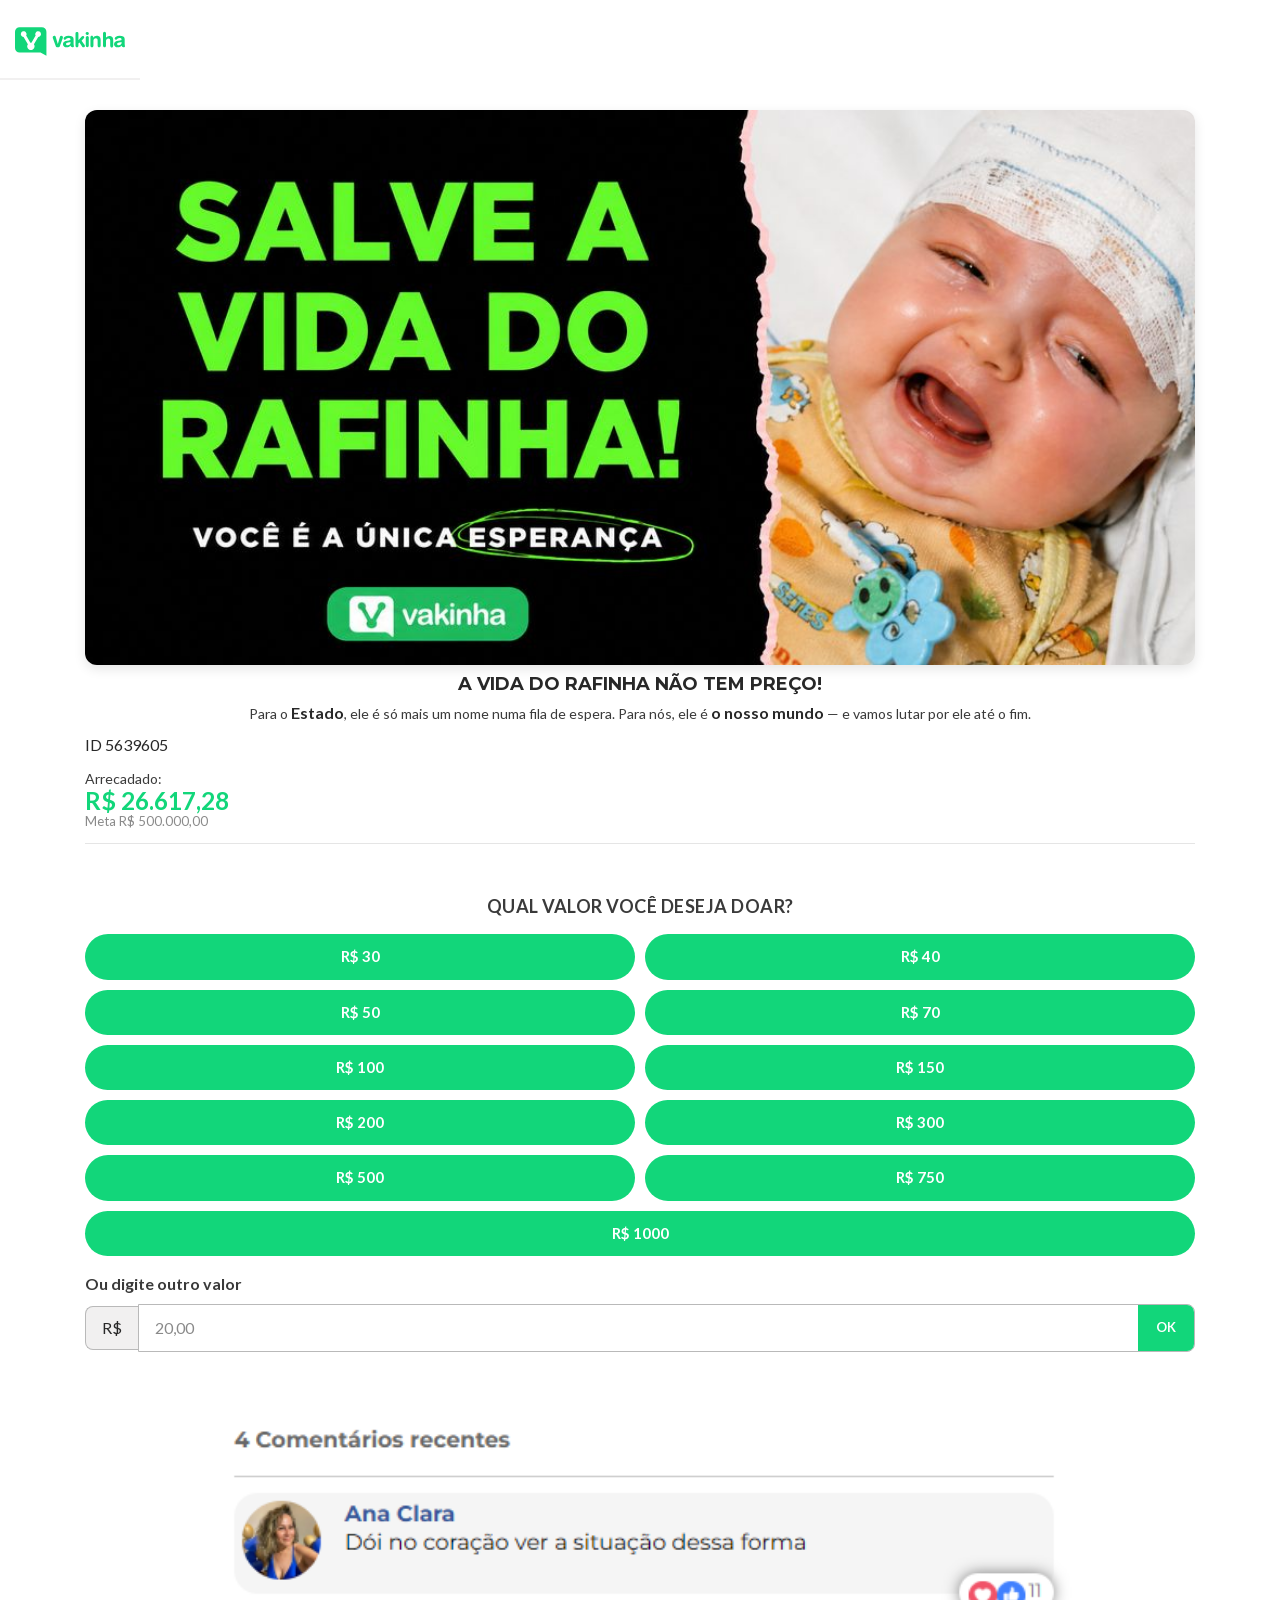
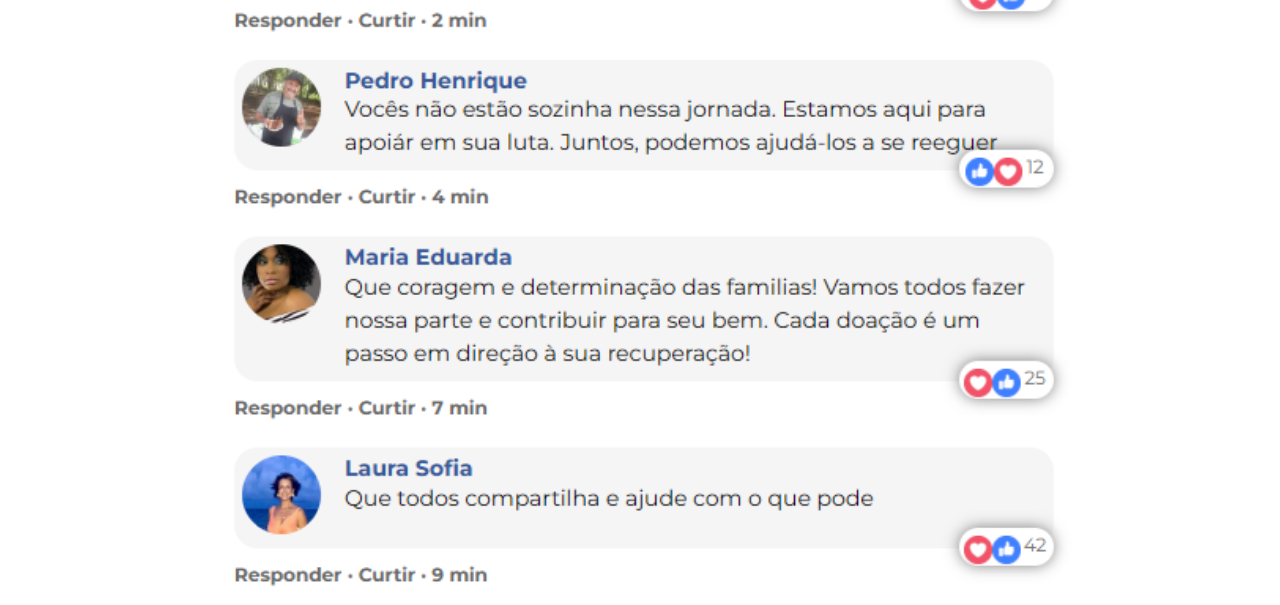
==== commit a0c77e6e: "first commit" ====
--- a/checkout/index.html
+++ b/checkout/index.html
@@ -1,4 +1,4 @@
-<!DOCTYPE html><html lang="pt-BR"><head><title data-next-head="">Contribuindo para Ajude o cérebro do Rafinha a continuar tentando | Vaquinhas online</title><meta name="description" content="Doar faz bem e você faz a diferença! Conheça minha vaquinha Ajude o cérebro do Rafinha a continuar tentando" data-next-head=""><meta name="robots" content="index, follow" data-next-head=""><link rel="icon" href="images/favicon.ico" type="image/x-icon" data-next-head=""><link rel="shortcut icon" href="images/favicon.ico" type="image/x-icon" data-next-head=""><link rel="apple-touch-icon" href="images/apple-touch-icon.png" data-next-head=""><link rel="apple-touch-icon" sizes="57x57" href="images/apple-touch-icon-57x57.png" data-next-head=""><link rel="apple-touch-icon" sizes="72x72" href="images/apple-touch-icon-72x72.png" data-next-head=""><link rel="apple-touch-icon" sizes="76x76" href="images/apple-touch-icon-76x76.png" data-next-head=""><link rel="apple-touch-icon" sizes="114x114" href="images/apple-touch-icon-114x114.png" data-next-head=""><link rel="apple-touch-icon" sizes="120x120" href="images/apple-touch-icon-120x120.png" data-next-head=""><link rel="apple-touch-icon" sizes="144x144" href="images/apple-touch-icon-144x144.png" data-next-head=""><link rel="apple-touch-icon" sizes="152x152" href="images/apple-touch-icon-152x152.png" data-next-head=""><link rel="canonical" href="https://www.vakinha.com.br/vaquinha/vamos-ajudar-o-rafinha-a-vencer/contribua" data-next-head=""><script type="application/ld+json" data-next-head="">{"@context":"https://schema.org","@type":"Organization","name":"Vakinha","legalName":"Vakinha Plataforma de Arrecadação Ltda","url":"https://www.vakinha.com.br","logo":"https://static.vakinha.com.br/static/v4/logo.png","description":"Milhares de pessoas arrecadam mais no Vakinha. Crie sua vaquinha grátis e conte com milhões de doadores para ajudar sua causa.","foundingDate":"2009","taxID":"22.831.673/0001-26","areaServed":"BR","address":{"@type":"PostalAddress","addressLocality":"Porto Alegre","addressRegion":"RS","addressCountry":"BR"},"sameAs":["https://www.facebook.com/Vakinha.com.br","https://www.instagram.com/vakinha","https://www.youtube.com/channel/UCQXfS5M0UZ-3OLtC8MlgNoA","https://www.tiktok.com/@onlinevakinha","https://x.com/vakinha","https://www.linkedin.com/company/vakinha/posts/?feedView=all"],"contactPoint":{"@type":"ContactPoint","contactType":"Atendimento ao cliente","telephone":"+55-51-3500-0299","url":"https://www.vakinha.com.br/fale-conosco","availableLanguage":"Portuguese"}}</script><meta charset="utf-8" data-next-head=""><meta name="viewport" content="width=device-width, initial-scale=1.0" data-next-head=""><meta property="fb:app_id" content="384822005017520" data-next-head=""><meta property="og:type" content="website" data-next-head=""><meta property="og:url" content="/vaquinha/vamos-ajudar-o-rafinha-a-vencer" data-next-head=""><meta property="og:title" content="Ajude o cérebro do Rafinha a continuar tentando" data-next-head=""><meta property="og:description" content="Doar faz bem e você faz a diferença! Conheça minha vaquinha" data-next-head=""><meta property="og:image" content="images/f3a66038-1641-4a28-963e-36602d174f13.jpeg" data-next-head=""><meta property="og:site_name" content="Vaquinhas online | Vakinha.com.br" data-next-head=""><link rel="icon" href="images/favicon.ico" type="image/x-icon" data-next-head=""><link rel="shortcut icon" href="images/favicon.ico" type="image/x-icon" data-next-head=""><link rel="apple-touch-icon" href="images/apple-touch-icon.png" data-next-head=""><link rel="apple-touch-icon" sizes="57x57" href="images/apple-touch-icon-57x57.png" data-next-head=""><link rel="apple-touch-icon" sizes="72x72" href="images/apple-touch-icon-72x72.png" data-next-head=""><link rel="apple-touch-icon" sizes="76x76" href="images/apple-touch-icon-76x76.png" data-next-head=""><link rel="apple-touch-icon" sizes="114x114" href="images/apple-touch-icon-114x114.png" data-next-head=""><link rel="apple-touch-icon" sizes="120x120" href="images/apple-touch-icon-120x120.png" data-next-head=""><link rel="apple-touch-icon" sizes="144x144" href="images/apple-touch-icon-144x144.png" data-next-head=""><link rel="apple-touch-icon" sizes="152x152" href="images/apple-touch-icon-152x152.png" data-next-head=""><link rel="preload" href="/_next/static/media/b5215411e8ce7768-s.p.woff2" as="font" type="font/woff2" crossorigin="anonymous" data-next-font="size-adjust"><link rel="preload" href="/_next/static/media/155cae559bbd1a77-s.p.woff2" as="font" type="font/woff2" crossorigin="anonymous" data-next-font="size-adjust"><link rel="preload" href="/_next/static/media/25460892714ab800-s.p.woff2" as="font" type="font/woff2" crossorigin="anonymous" data-next-font="size-adjust"><link rel="preload" href="/_next/static/media/6d664cce900333ee-s.p.woff2" as="font" type="font/woff2" crossorigin="anonymous" data-next-font="size-adjust"><link rel="preload" href="/_next/static/media/9364c9a9ce248cb1-s.p.woff2" as="font" type="font/woff2" crossorigin="anonymous" data-next-font="size-adjust"><link rel="preload" href="/_next/static/media/7ff6869a1704182a-s.p.woff2" as="font" type="font/woff2" crossorigin="anonymous" data-next-font="size-adjust"><link rel="preload" href="/_next/static/media/4de1fea1a954a5b6-s.p.woff2" as="font" type="font/woff2" crossorigin="anonymous" data-next-font="size-adjust"><link rel="preload" href="/_next/static/media/756f9c755543fe29-s.p.woff2" as="font" type="font/woff2" crossorigin="anonymous" data-next-font="size-adjust"><link rel="preload" href="/_next/static/media/2fb5d94d8dca0cc5-s.p.woff2" as="font" type="font/woff2" crossorigin="anonymous" data-next-font="size-adjust"><link rel="preload" href="/_next/static/media/904be59b21bd51cb-s.p.woff2" as="font" type="font/woff2" crossorigin="anonymous" data-next-font="size-adjust"><link rel="preload" href="css/cdd618e4d06e6581.css" as="style"><link rel="stylesheet" href="css/cdd618e4d06e6581.css" data-n-g=""><noscript data-n-css=""></noscript><style id="__jsx-1632331453">html{font-family:'Lato', 'Lato Fallback', arial,'Montserrat', 'Montserrat Fallback', arial}
+<!DOCTYPE html><html lang="pt-BR"><head><title data-next-head="">Contribuindo para Ajude o cérebro do Rafinha a continuar tentando | Vaquinhas online</title><meta name="description" content="Doar faz bem e você faz a diferença! Conheça minha vaquinha Ajude o cérebro do Rafinha a continuar tentando" data-next-head=""><meta name="robots" content="index, follow" data-next-head=""><link rel="icon" href="images/favicon.ico" type="image/x-icon" data-next-head=""><link rel="shortcut icon" href="images/favicon.ico" type="image/x-icon" data-next-head=""><link rel="apple-touch-icon" href="images/apple-touch-icon.png" data-next-head=""><link rel="apple-touch-icon" sizes="57x57" href="images/apple-touch-icon-57x57.png" data-next-head=""><link rel="apple-touch-icon" sizes="72x72" href="images/apple-touch-icon-72x72.png" data-next-head=""><link rel="apple-touch-icon" sizes="76x76" href="images/apple-touch-icon-76x76.png" data-next-head=""><link rel="apple-touch-icon" sizes="114x114" href="images/apple-touch-icon-114x114.png" data-next-head=""><link rel="apple-touch-icon" sizes="120x120" href="images/apple-touch-icon-120x120.png" data-next-head=""><link rel="apple-touch-icon" sizes="144x144" href="images/apple-touch-icon-144x144.png" data-next-head=""><link rel="apple-touch-icon" sizes="152x152" href="images/apple-touch-icon-152x152.png" data-next-head=""><link rel="canonical" href="https://www.vakinha.com.br/vaquinha/vamos-ajudar-o-rafinha-a-vencer/contribua" data-next-head=""><script type="application/ld+json" data-next-head="">{"@context":"https://schema.org","@type":"Organization","name":"Vakinha","legalName":"Vakinha Plataforma de Arrecadação Ltda","url":"https://www.vakinha.com.br","logo":"https://static.vakinha.com.br/static/v4/logo.png","description":"Milhares de pessoas arrecadam mais no Vakinha. Crie sua vaquinha grátis e conte com milhões de doadores para ajudar sua causa.","foundingDate":"2009","taxID":"22.831.673/0001-26","areaServed":"BR","address":{"@type":"PostalAddress","addressLocality":"Porto Alegre","addressRegion":"RS","addressCountry":"BR"},"sameAs":["https://www.facebook.com/Vakinha.com.br","https://www.instagram.com/vakinha","https://www.youtube.com/channel/UCQXfS5M0UZ-3OLtC8MlgNoA","https://www.tiktok.com/@onlinevakinha","https://x.com/vakinha","https://www.linkedin.com/company/vakinha/posts/?feedView=all"],"contactPoint":{"@type":"ContactPoint","contactType":"Atendimento ao cliente","telephone":"+55-51-3500-0299","url":"https://www.vakinha.com.br/fale-conosco","availableLanguage":"Portuguese"}}</script><meta charset="utf-8" data-next-head=""><meta name="viewport" content="width=device-width, initial-scale=1.0" data-next-head=""><meta property="fb:app_id" content="384822005017520" data-next-head=""><meta property="og:type" content="website" data-next-head=""><meta property="og:url" content="/vaquinha/vamos-ajudar-o-rafinha-a-vencer" data-next-head=""><meta property="og:title" content="Ajude o cérebro do Rafinha a continuar tentando" data-next-head=""><meta property="og:description" content="Doar faz bem e você faz a diferença! Conheça minha vaquinha" data-next-head=""><meta property="og:image" content="images/f3a66038-1641-4a28-963e-36602d174f13.jpeg" data-next-head=""><meta property="og:site_name" content="Vaquinhas online | Vakinha.com.br" data-next-head=""><link rel="icon" href="images/favicon.ico" type="image/x-icon" data-next-head=""><link rel="shortcut icon" href="images/favicon.ico" type="image/x-icon" data-next-head=""><link rel="apple-touch-icon" href="images/apple-touch-icon.png" data-next-head=""><link rel="apple-touch-icon" sizes="57x57" href="images/apple-touch-icon-57x57.png" data-next-head=""><link rel="apple-touch-icon" sizes="72x72" href="images/apple-touch-icon-72x72.png" data-next-head=""><link rel="apple-touch-icon" sizes="76x76" href="images/apple-touch-icon-76x76.png" data-next-head=""><link rel="apple-touch-icon" sizes="114x114" href="images/apple-touch-icon-114x114.png" data-next-head=""><link rel="apple-touch-icon" sizes="120x120" href="images/apple-touch-icon-120x120.png" data-next-head=""><link rel="apple-touch-icon" sizes="144x144" href="images/apple-touch-icon-144x144.png" data-next-head=""><link rel="apple-touch-icon" sizes="152x152" href="images/apple-touch-icon-152x152.png" data-next-head=""><link rel="preload" href="fonts/b5215411e8ce7768-s.p.woff2" as="font" type="font/woff2" crossorigin="anonymous" data-next-font="size-adjust"><link rel="preload" href="fonts/155cae559bbd1a77-s.p.woff2" as="font" type="font/woff2" crossorigin="anonymous" data-next-font="size-adjust"><link rel="preload" href="fonts/25460892714ab800-s.p.woff2" as="font" type="font/woff2" crossorigin="anonymous" data-next-font="size-adjust"><link rel="preload" href="fonts/6d664cce900333ee-s.p.woff2" as="font" type="font/woff2" crossorigin="anonymous" data-next-font="size-adjust"><link rel="preload" href="fonts/9364c9a9ce248cb1-s.p.woff2" as="font" type="font/woff2" crossorigin="anonymous" data-next-font="size-adjust"><link rel="preload" href="fonts/7ff6869a1704182a-s.p.woff2" as="font" type="font/woff2" crossorigin="anonymous" data-next-font="size-adjust"><link rel="preload" href="fonts/4de1fea1a954a5b6-s.p.woff2" as="font" type="font/woff2" crossorigin="anonymous" data-next-font="size-adjust"><link rel="preload" href="fonts/756f9c755543fe29-s.p.woff2" as="font" type="font/woff2" crossorigin="anonymous" data-next-font="size-adjust"><link rel="preload" href="fonts/2fb5d94d8dca0cc5-s.p.woff2" as="font" type="font/woff2" crossorigin="anonymous" data-next-font="size-adjust"><link rel="preload" href="fonts/904be59b21bd51cb-s.p.woff2" as="font" type="font/woff2" crossorigin="anonymous" data-next-font="size-adjust"><link rel="preload" href="css/cdd618e4d06e6581.css" as="style"><link rel="stylesheet" href="css/cdd618e4d06e6581.css" data-n-g=""><noscript data-n-css=""></noscript><style id="__jsx-1632331453">html{font-family:'Lato', 'Lato Fallback', arial,'Montserrat', 'Montserrat Fallback', arial}
   /* ── HEADER: compact + spaced ── */
   
   
@@ -26,13 +26,13 @@
   /* ── Selected state for Turbinar ── */
   .sc-5b46ebe3-0.jakXwb { transition: all 0.2s ease; border: 1px solid #ccc; }
   .sc-gEvEer.eWGeoZ:has(input#bundleCheck:checked) .sc-5b46ebe3-0.jakXwb {
-    border-color: #24ca68 !important;
+    border-color: #12D67A !important;
     background-color: #EEFFE6 !important;
   }
   /* Fill the checkbox circle */
   .sc-gEvEer.eWGeoZ:has(input#bundleCheck:checked) .sc-cwHptR.iJfhfN {
-    background-color: #24ca68;
-    border-color: #24ca68;
+    background-color: #12D67A;
+    border-color: #12D67A;
     position: relative;
   }
   .sc-gEvEer.eWGeoZ:has(input#bundleCheck:checked) .sc-cwHptR.iJfhfN::after {
@@ -76,8 +76,8 @@
 @media (min-width:768px){.iDPPOo{font-size:16px;line-height:24px;}.iDPPOo *{font-size:16px;}}/*!sc*/
 @media (max-width:767px){.iDPPOo{font-size:16px;line-height:24px;}.iDPPOo *{font-size:16px;}}/*!sc*/
 @import url('https://fonts.googleapis.com/css2?family=Lato:ital,wght@0,300;0,400;0,700;0,900;1,300;1,400;1,700;1,900&family=Montserrat:ital,wght@0,300;0,400;0,700;0,900;1,300;1,400;1,700;1,900&display=swap');/*!sc*/
-.jgfbN{font-weight:700;color:#24ca68;-webkit-text-decoration:none;text-decoration:none;text-transform:none;font-family:'Montserrat','Montserrat Fallback',arial,Arial,sans-serif;}/*!sc*/
-.jgfbN *{color:#24ca68;}/*!sc*/
+.jgfbN{font-weight:700;color:#12D67A;-webkit-text-decoration:none;text-decoration:none;text-transform:none;font-family:'Montserrat','Montserrat Fallback',arial,Arial,sans-serif;}/*!sc*/
+.jgfbN *{color:#12D67A;}/*!sc*/
 @media (min-width:768px){.jgfbN{font-size:14px;line-height:21px;}.jgfbN *{font-size:14px;}}/*!sc*/
 @media (max-width:767px){.jgfbN{font-size:14px;line-height:21px;}.jgfbN *{font-size:14px;}}/*!sc*/
 @import url('https://fonts.googleapis.com/css2?family=Lato:ital,wght@0,300;0,400;0,700;0,900;1,300;1,400;1,700;1,900&family=Montserrat:ital,wght@0,300;0,400;0,700;0,900;1,300;1,400;1,700;1,900&display=swap');/*!sc*/
@@ -247,7 +247,7 @@
 .jkEoQh{position:absolute;width:0;}/*!sc*/
 .jkEoQh:focus{box-shadow:none;}/*!sc*/
 data-styled.g16[id="sc-jlZhew"]{content:"jkEoQh,"}/*!sc*/
-.iJfhfN{display:-webkit-box;display:-webkit-flex;display:-ms-flexbox;display:flex;-webkit-box-pack:center;-webkit-justify-content:center;-ms-flex-pack:center;justify-content:center;-webkit-align-items:center;-webkit-box-align:center;-ms-flex-align:center;align-items:center;background-color:#fff;border:1px solid #24ca68;width:16px;height:16px;border-radius:4px;-webkit-transition:all 150ms;transition:all 150ms;}/*!sc*/
+.iJfhfN{display:-webkit-box;display:-webkit-flex;display:-ms-flexbox;display:flex;-webkit-box-pack:center;-webkit-justify-content:center;-ms-flex-pack:center;justify-content:center;-webkit-align-items:center;-webkit-box-align:center;-ms-flex-align:center;align-items:center;background-color:#fff;border:1px solid #12D67A;width:16px;height:16px;border-radius:4px;-webkit-transition:all 150ms;transition:all 150ms;}/*!sc*/
 .iJfhfN img{width:12px;}/*!sc*/
 data-styled.g17[id="sc-cwHptR"]{content:"iJfhfN,"}/*!sc*/
 .cbKyBB{display:-webkit-box;display:-webkit-flex;display:-ms-flexbox;display:flex;-webkit-align-items:center;-webkit-box-align:center;-ms-flex-align:center;align-items:center;cursor:pointer;}/*!sc*/
@@ -256,7 +256,7 @@
 data-styled.g18[id="sc-jEACwC"]{content:"cbKyBB,"}/*!sc*/
 .gcLalL a{color:#1492E6;-webkit-text-decoration:underline;text-decoration:underline;}/*!sc*/
 data-styled.g19[id="sc-cPiKLX"]{content:"gcLalL,"}/*!sc*/
-.brsGow{-webkit-align-items:center;-webkit-box-align:center;-ms-flex-align:center;align-items:center;cursor:pointer;color:#fff;border-radius:8px;display:-webkit-box;display:-webkit-flex;display:-ms-flexbox;display:flex;-webkit-box-pack:center;-webkit-justify-content:center;-ms-flex-pack:center;justify-content:center;border:1px solid transparent;background-color:#24ca68;}/*!sc*/
+.brsGow{-webkit-align-items:center;-webkit-box-align:center;-ms-flex-align:center;align-items:center;cursor:pointer;color:#fff;border-radius:8px;display:-webkit-box;display:-webkit-flex;display:-ms-flexbox;display:flex;-webkit-box-pack:center;-webkit-justify-content:center;-ms-flex-pack:center;justify-content:center;border:1px solid transparent;background-color:#12D67A;}/*!sc*/
 .brsGow svg{fill:currentColor;}/*!sc*/
 .brsGow:hover{background-color:#009d4e;color:#fff;border:1px solid transparent;}/*!sc*/
 .brsGow:hover > *{color:#fff;}/*!sc*/
@@ -264,7 +264,7 @@
 .brsGow:active{background-color:#007a48;}/*!sc*/
 @media (max-width:767px){.brsGow{padding:8px 12px;font-size:14px;line-height:21px;}.brsGow svg{margin-left:8px;fill:currentColor;}}/*!sc*/
 @media (min-width:768px){.brsGow{padding:8px 12px;font-size:14px;line-height:21px;}.brsGow svg{margin-left:8px;fill:currentColor;}}/*!sc*/
-.bhRFgz{-webkit-align-items:center;-webkit-box-align:center;-ms-flex-align:center;align-items:center;cursor:pointer;color:#fff;border-radius:8px;display:-webkit-box;display:-webkit-flex;display:-ms-flexbox;display:flex;-webkit-box-pack:center;-webkit-justify-content:center;-ms-flex-pack:center;justify-content:center;border:1px solid transparent;background-color:#24ca68;border:1px solid #24ca68;color:#24ca68;background-color:#fff;}/*!sc*/
+.bhRFgz{-webkit-align-items:center;-webkit-box-align:center;-ms-flex-align:center;align-items:center;cursor:pointer;color:#fff;border-radius:8px;display:-webkit-box;display:-webkit-flex;display:-ms-flexbox;display:flex;-webkit-box-pack:center;-webkit-justify-content:center;-ms-flex-pack:center;justify-content:center;border:1px solid transparent;background-color:#12D67A;border:1px solid #12D67A;color:#12D67A;background-color:#fff;}/*!sc*/
 .bhRFgz svg{fill:currentColor;}/*!sc*/
 .bhRFgz:hover{background-color:#009d4e;color:#fff;border:1px solid transparent;}/*!sc*/
 .bhRFgz:hover > *{color:#fff;}/*!sc*/
@@ -272,7 +272,7 @@
 .bhRFgz:active{background-color:#007a48;}/*!sc*/
 @media (max-width:767px){.bhRFgz{padding:8px 12px;font-size:14px;line-height:21px;}.bhRFgz svg{margin-left:8px;fill:currentColor;}}/*!sc*/
 @media (min-width:768px){.bhRFgz{padding:8px 12px;font-size:14px;line-height:21px;}.bhRFgz svg{margin-left:8px;fill:currentColor;}}/*!sc*/
-.ebXcre{-webkit-align-items:center;-webkit-box-align:center;-ms-flex-align:center;align-items:center;cursor:pointer;color:#fff;border-radius:8px;display:-webkit-box;display:-webkit-flex;display:-ms-flexbox;display:flex;-webkit-box-pack:center;-webkit-justify-content:center;-ms-flex-pack:center;justify-content:center;border:1px solid transparent;background-color:#24ca68;background-color:#dfdfdf;color:#fff;pointer-events:none;-webkit-text-decoration:none;text-decoration:none;}/*!sc*/
+.ebXcre{-webkit-align-items:center;-webkit-box-align:center;-ms-flex-align:center;align-items:center;cursor:pointer;color:#fff;border-radius:8px;display:-webkit-box;display:-webkit-flex;display:-ms-flexbox;display:flex;-webkit-box-pack:center;-webkit-justify-content:center;-ms-flex-pack:center;justify-content:center;border:1px solid transparent;background-color:#12D67A;background-color:#dfdfdf;color:#fff;pointer-events:none;-webkit-text-decoration:none;text-decoration:none;}/*!sc*/
 .ebXcre svg{fill:currentColor;}/*!sc*/
 .ebXcre:hover{background-color:#009d4e;color:#fff;border:1px solid transparent;}/*!sc*/
 .ebXcre:hover > *{color:#fff;}/*!sc*/
@@ -283,16 +283,12 @@
 data-styled.g23[id="sc-fPXMVe"]{content:"brsGow,bhRFgz,ebXcre,"}/*!sc*/
 .gQPoXj{margin-right:0;}/*!sc*/
 .gQPoXj button{padding:8px;}/*!sc*/
-.gQPoXj button > div:first-child{border-radius:7px;height:13px;width:13px;margin-right:5px;border:1px solid #24ca68;}/*!sc*/
+.gQPoXj button > div:first-child{border-radius:7px;height:13px;width:13px;margin-right:5px;border:1px solid #12D67A;}/*!sc*/
 .gQPoXj button:hover > div:first-child{border-color:currentColor;}/*!sc*/
-.gQPoXj button:hover > div:first-child const VariantColorsHover:{[key: string]:string;}/*!sc*/
-.gQPoXj button:hover > div:first-child ={defaultKonta:colors.blue500, dark:colors.gray500, danger:colors.red400, info:colors.green400, support:colors.blue50, vakinha:colors.green500, promo:colors.yellow400, spotlight:colors.orange400,;}/*!sc*/
 .gMGHUD{margin-right:0;}/*!sc*/
 .gMGHUD button{padding:8px;}/*!sc*/
-.gMGHUD button > div:first-child{border-radius:7px;height:13px;width:13px;margin-right:5px;outline:1px solid #fff;border:3.5px solid #24ca68;background-color:#fff;}/*!sc*/
+.gMGHUD button > div:first-child{border-radius:7px;height:13px;width:13px;margin-right:5px;outline:1px solid #fff;border:3.5px solid #12D67A;background-color:#fff;}/*!sc*/
 .gMGHUD button:hover > div:first-child{border-color:#009d4e;}/*!sc*/
-.gMGHUD button:hover > div:first-child const VariantColorsHover:{[key: string]:string;}/*!sc*/
-.gMGHUD button:hover > div:first-child ={defaultKonta:colors.blue500, dark:colors.gray500, danger:colors.red400, info:colors.green400, support:colors.blue50, vakinha:colors.green500, promo:colors.yellow400, spotlight:colors.orange400,;}/*!sc*/
 data-styled.g40[id="sc-dtInlm"]{content:"gQPoXj,gMGHUD,"}/*!sc*/
 .gryTdB input{border-bottom-left-radius:0;border-top-left-radius:0;}/*!sc*/
 data-styled.g42[id="sc-cWSHoV"]{content:"gryTdB,"}/*!sc*/
@@ -313,7 +309,7 @@
 data-styled.g151[id="sc-7cd4c0c4-1"]{content:"eYsGlS,"}/*!sc*/
 .jJEfvk.jJEfvk.jJEfvk path{fill:#5a5a5a;}/*!sc*/
 data-styled.g165[id="sc-3c69401f-3"]{content:"jJEfvk,"}/*!sc*/
-.cUWHME svg{fill:#24ca68;width:32px;height:32px;}/*!sc*/
+.cUWHME svg{fill:#12D67A;width:32px;height:32px;}/*!sc*/
 data-styled.g180[id="sc-2d580994-0"]{content:"cUWHME,"}/*!sc*/
 .glCJBZ{display:-webkit-box;display:-webkit-flex;display:-ms-flexbox;display:flex;min-height:80px;border-bottom:2px solid #f1f0f0;}/*!sc*/
 data-styled.g181[id="sc-2d580994-1"]{content:"glCJBZ,"}/*!sc*/
@@ -339,7 +335,7 @@
 .gjCcBi path{fill:#282828;}/*!sc*/
 data-styled.g195[id="sc-2d580994-15"]{content:"gjCcBi,"}/*!sc*/
 .fVAJYS{padding-left:4px;height:24px;width:24px;}/*!sc*/
-.fVAJYS path{fill:#24ca68;}/*!sc*/
+.fVAJYS path{fill:#12D67A;}/*!sc*/
 data-styled.g196[id="sc-2d580994-16"]{content:"fVAJYS,"}/*!sc*/
 .ipVQzY:hover.sc-2d580994-19:hover.sc-2d580994-19:hover div{color:#009d4e;}/*!sc*/
 .ipVQzY:hover.sc-2d580994-19:hover.sc-2d580994-19:hover svg > path{fill:#009d4e;}/*!sc*/
@@ -398,7 +394,7 @@
 .gAfCEa{position:relative;}/*!sc*/
 data-styled.g743[id="sc-a54da139-9"]{content:"gAfCEa,"}/*!sc*/
 .jakXwb{background-color:#EEFFE6;padding:12px;}/*!sc*/
-.jakXwb div > label > div > div:nth-child(1){background-color:#24ca68;padding:0 8px;border-radius:8px;color:#fff;font-size:14px;}/*!sc*/
+.jakXwb div > label > div > div:nth-child(1){background-color:#12D67A;padding:0 8px;border-radius:8px;color:#fff;font-size:14px;}/*!sc*/
 data-styled.g746[id="sc-5b46ebe3-0"]{content:"jakXwb,"}/*!sc*/
 </style>
   <!-- Meta Pixel Code -->
@@ -424,7 +420,7 @@
 
   <script src="https://cdn.utmify.com.br/scripts/utms/latest.js" data-utmify-prevent-xcod-sck data-utmify-prevent-subids
     async defer></script>
-</head><body><div id="__next"><div class="sc-7a509a5-1 bxtwIv"><header id="headerContainer"><div class="sc-a2bdfa7f-0 byVcz"><div class="sc-dhKdcB cPteSW sc-2d580994-1 glCJBZ"><div class="sc-aXZVg gduZIE"><div class="sc-dhKdcB AgBj sc-2d580994-5 hvNpyd"><a href="javascript:void(0)"><svg xmlns="http://www.w3.org/2000/svg" width="125" height="32" fill="none" viewBox="0 0 151 40"><path fill="#24CA68" fill-rule="evenodd" d="M6.253 0h30.494a6.27 6.27 0 0 1 4.417 1.839A6.28 6.28 0 0 1 43 6.26V28.96q.001.148-.005.29V40l-8.12-4.775H6.253a6.27 6.27 0 0 1-4.416-1.84A6.28 6.28 0 0 1 0 28.964V6.263a6.28 6.28 0 0 1 1.837-4.421A6.27 6.27 0 0 1 6.253.002zm15.484 21.578q-.348 0-.692.046L15.3 11.647a3.97 3.97 0 0 0-2.732-5.986 3.956 3.956 0 0 0-4.246 2.262 3.97 3.97 0 0 0 1.065 4.697c.668.557 1.5.879 2.368.916l5.85 10.146a5.116 5.116 0 0 0 4.113 8.111 5.1 5.1 0 0 0 4.555-2.756 5.12 5.12 0 0 0-.368-5.317l5.87-10.178a3.96 3.96 0 0 0 3.692-3.085 3.97 3.97 0 0 0-2.003-4.376 3.955 3.955 0 0 0-4.744.784 3.97 3.97 0 0 0-.49 4.79l-5.754 9.976a5 5 0 0 0-.736-.058z" clip-rule="evenodd"></path><path fill="#24CA68" d="M52.267 15.294a4.7 4.7 0 0 1-.26-1.078 2.07 2.07 0 0 1 .536-1.568A2.02 2.02 0 0 1 54.05 12c.502-.003.988.174 1.372.5.385.325.643.778.729 1.278l2.82 9.617h.057l2.821-9.617c.086-.5.344-.953.728-1.28A2.1 2.1 0 0 1 63.95 12a2 2 0 0 1 1.506.65 2.05 2.05 0 0 1 .537 1.566 4.5 4.5 0 0 1-.26 1.078L61.76 26.486C61.358 27.622 61.093 28 58.998 28s-2.359-.378-2.761-1.514zM80.562 23.504c.056.963.202 1.92.438 2.855a1.78 1.78 0 0 1-1.226 1.552 1.8 1.8 0 0 1-.69.079 2.28 2.28 0 0 1-1.823-.654 2.3 2.3 0 0 1-.672-1.822 7.3 7.3 0 0 1-5.8 2.476 4.52 4.52 0 0 1-3.299-1.165A4.55 4.55 0 0 1 66 23.65c0-3.524 2.67-4.513 5.92-4.892l2.58-.292c1.009-.11 1.829-.35 1.829-1.576s-1.25-1.747-2.67-1.747c-3.141 0-3.222 2.33-4.905 2.33a1.68 1.68 0 0 1-1.64-.975 1.7 1.7 0 0 1-.155-.655c0-1.688 2.38-3.844 6.73-3.844 4.064 0 6.879 1.311 6.879 4.368zm-4.237-3.058a3.8 3.8 0 0 1-1.829.67l-1.537.232c-1.771.263-2.729.816-2.729 2.097 0 .96.898 1.747 2.355 1.747 2.323 0 3.745-1.514 3.745-3.086zM83 8.153c0-.571.213-1.119.591-1.522.379-.404.892-.631 1.428-.631s1.049.227 1.427.63c.38.404.592.952.592 1.523v9.786l4.484-5.308c.19-.244.427-.443.693-.586.267-.142.558-.224.856-.24.489.01.956.216 1.31.577.353.36.567.85.6 1.37.01.27-.04.54-.145.785a1.7 1.7 0 0 1-.464.63l-2.993 3.336 4.204 6.015c.273.404.419.889.417 1.386a2.16 2.16 0 0 1-.554 1.461 1.9 1.9 0 0 1-1.354.633 1.97 1.97 0 0 1-1.037-.243 2.1 2.1 0 0 1-.788-.758l-3.816-5.75-1.411 1.326v3.274c0 .571-.213 1.119-.591 1.522-.379.404-.892.631-1.428.631a1.96 1.96 0 0 1-1.428-.63 2.23 2.23 0 0 1-.59-1.523zM99 6c.463 0 .911.179 1.269.506s.602.783.693 1.288c.09.506.02 1.031-.198 1.486a2.1 2.1 0 0 1-.999 1.008 1.8 1.8 0 0 1-1.346.074 2.03 2.03 0 0 1-1.082-.895 2.43 2.43 0 0 1-.327-1.457c.045-.513.249-.993.576-1.357A1.9 1.9 0 0 1 99 6m-1.921 8.037c0-.281.05-.56.146-.82.097-.26.238-.495.417-.694.178-.199.39-.357.623-.464a1.75 1.75 0 0 1 1.47 0c.234.107.446.265.624.464.179.199.32.435.417.695s.146.538.146.82v11.82c0 .569-.203 1.113-.563 1.515S99.51 28 99 28s-.998-.226-1.358-.627a2.27 2.27 0 0 1-.563-1.515zM104 14.133c0-1.281.565-2.128 1.866-2.128 1.3 0 1.867.847 1.867 2.128v.55h.057a6 6 0 0 1 2.173-1.996 5.8 5.8 0 0 1 2.834-.686c2.488 0 5.203 1.282 5.203 5.596v8.276c0 .564-.218 1.105-.605 1.504a2.03 2.03 0 0 1-1.46.623 2.03 2.03 0 0 1-1.459-.623 2.16 2.16 0 0 1-.605-1.504V18.44c0-1.72-.821-2.944-2.603-2.944a3.17 3.17 0 0 0-2.24 1.009 3.36 3.36 0 0 0-.899 2.342v7.023c0 .564-.217 1.105-.605 1.504a2.03 2.03 0 0 1-1.459.623 2.03 2.03 0 0 1-1.46-.623A2.16 2.16 0 0 1 104 25.87zM121 8.153c0-.57.218-1.119.605-1.522.387-.404.912-.631 1.46-.631s1.073.227 1.46.63c.387.404.604.952.604 1.523v5.927h.057a5.6 5.6 0 0 1 2.04-1.721 5.35 5.35 0 0 1 2.569-.551c2.489 0 5.205 1.298 5.205 5.663v8.376c0 .57-.218 1.119-.605 1.522-.387.404-.912.631-1.46.631a2.02 2.02 0 0 1-1.46-.63 2.2 2.2 0 0 1-.604-1.523v-7.524c0-1.74-.821-2.98-2.602-2.98a3.15 3.15 0 0 0-2.24 1.022 3.42 3.42 0 0 0-.898 2.37v7.107c0 .571-.218 1.12-.605 1.523-.387.404-.913.63-1.46.63a2.02 2.02 0 0 1-1.46-.63 2.2 2.2 0 0 1-.605-1.523zM150.562 23.504c.056.963.203 1.92.438 2.855a1.78 1.78 0 0 1-1.227 1.553 1.8 1.8 0 0 1-.689.078 2.28 2.28 0 0 1-1.824-.654 2.3 2.3 0 0 1-.672-1.822 7.3 7.3 0 0 1-5.8 2.476 4.52 4.52 0 0 1-3.298-1.165A4.55 4.55 0 0 1 136 23.65c0-3.524 2.669-4.513 5.921-4.892l2.579-.292c1.017-.11 1.829-.35 1.829-1.576s-1.248-1.747-2.669-1.747c-3.141 0-3.221 2.33-4.905 2.33a1.68 1.68 0 0 1-1.243-.433 1.7 1.7 0 0 1-.552-1.197c0-1.688 2.379-3.844 6.729-3.844 4.063 0 6.879 1.311 6.879 4.368zm-4.237-3.058a3.8 3.8 0 0 1-1.828.67l-1.538.232c-1.77.263-2.728.816-2.728 2.097 0 .96.897 1.747 2.355 1.747 2.321 0 3.743-1.514 3.743-3.086z"></path></svg></a><div class="sc-dhKdcB clfNQd sc-2d580994-6 hURrSw"><a href="javascript:void(0)"><div class="sc-dhKdcB kkIgSv sc-2d580994-0 cUWHME"><style data-emotion="css vubbuv">.css-vubbuv{-webkit-user-select:none;-moz-user-select:none;-ms-user-select:none;user-select:none;width:1em;height:1em;display:inline-block;fill:currentColor;-webkit-flex-shrink:0;-ms-flex-negative:0;flex-shrink:0;-webkit-transition:fill 200ms cubic-bezier(0.4, 0, 0.2, 1) 0ms;transition:fill 200ms cubic-bezier(0.4, 0, 0.2, 1) 0ms;font-size:1.5rem;}</style><svg class="MuiSvgIcon-root MuiSvgIcon-fontSizeMedium css-vubbuv" focusable="false" aria-hidden="true" viewBox="0 0 24 24" data-testid="SearchIcon"><path d="M15.5 14h-.79l-.28-.27C15.41 12.59 16 11.11 16 9.5 16 5.91 13.09 3 9.5 3S3 5.91 3 9.5 5.91 16 9.5 16c1.61 0 3.09-.59 4.23-1.57l.27.28v.79l5 4.99L20.49 19zm-6 0C7.01 14 5 11.99 5 9.5S7.01 5 9.5 5 14 7.01 14 9.5 11.99 14 9.5 14"></path></svg></div></a><div style="position:relative;width:32px;height:32px"><div><div class="bm-overlay" style="position:fixed;z-index:1000;width:100%;height:100%;background:rgba(0, 0, 0, 0.3);opacity:0;-moz-transform:translate3d(100%, 0, 0);-ms-transform:translate3d(100%, 0, 0);-o-transform:translate3d(100%, 0, 0);-webkit-transform:translate3d(100%, 0, 0);transform:translate3d(100%, 0, 0);transition:opacity 0.3s, transform 0s 0.3s"></div><div><div class="bm-burger-button" style="z-index:1000"><button id="react-burger-menu-btn" style="position:absolute;left:0;top:0;z-index:1;width:100%;height:100%;margin:0;padding:0;border:none;font-size:0;background:transparent;cursor:pointer">Open Menu</button><style data-emotion="css vubbuv">.css-vubbuv{-webkit-user-select:none;-moz-user-select:none;-ms-user-select:none;user-select:none;width:1em;height:1em;display:inline-block;fill:currentColor;-webkit-flex-shrink:0;-ms-flex-negative:0;flex-shrink:0;-webkit-transition:fill 200ms cubic-bezier(0.4, 0, 0.2, 1) 0ms;transition:fill 200ms cubic-bezier(0.4, 0, 0.2, 1) 0ms;font-size:1.5rem;}</style><svg class="MuiSvgIcon-root MuiSvgIcon-fontSizeMedium sc-3c69401f-3 jJEfvk bm-icon css-vubbuv" focusable="false" aria-hidden="true" viewBox="0 0 24 24" data-testid="NotesIcon" style="width:100%;height:100%"><path d="M3 18h12v-2H3zM3 6v2h18V6zm0 7h18v-2H3z"></path></svg></div></div><div id="" class="bm-menu-wrap" style="position:fixed;right:0;z-index:1100;width:100%;height:100%;-moz-transform:translate3d(100%, 0, 0);-ms-transform:translate3d(100%, 0, 0);-o-transform:translate3d(100%, 0, 0);-webkit-transform:translate3d(100%, 0, 0);transform:translate3d(100%, 0, 0);transition:all 0.5s" aria-hidden="true"><div class="bm-menu" style="height:100%;box-sizing:border-box;overflow:auto"><nav class="bm-item-list" style="height:100%"></nav></div><div><div class="bm-cross-button" style="position:absolute;width:24px;height:24px;right:8px;top:8px"><button id="react-burger-cross-btn" style="position:absolute;left:0;top:0;z-index:1;width:100%;height:100%;margin:0;padding:0;border:none;font-size:0;background:transparent;cursor:pointer" tabindex="-1">Close Menu</button><style data-emotion="css vubbuv">.css-vubbuv{-webkit-user-select:none;-moz-user-select:none;-ms-user-select:none;user-select:none;width:1em;height:1em;display:inline-block;fill:currentColor;-webkit-flex-shrink:0;-ms-flex-negative:0;flex-shrink:0;-webkit-transition:fill 200ms cubic-bezier(0.4, 0, 0.2, 1) 0ms;transition:fill 200ms cubic-bezier(0.4, 0, 0.2, 1) 0ms;font-size:1.5rem;}</style><svg class="MuiSvgIcon-root MuiSvgIcon-fontSizeMedium bm-cross css-vubbuv" focusable="false" aria-hidden="true" viewBox="0 0 24 24" data-testid="CloseIcon" height="32" width="32" style="width:100%;height:100%"><path d="M19 6.41 17.59 5 12 10.59 6.41 5 5 6.41 10.59 12 5 17.59 6.41 19 12 13.41 17.59 19 19 17.59 13.41 12z"></path></svg></div></div></div></div><style>
+</head><body><div id="__next"><div class="sc-7a509a5-1 bxtwIv"><header id="headerContainer"><div class="sc-a2bdfa7f-0 byVcz"><div class="sc-dhKdcB cPteSW sc-2d580994-1 glCJBZ"><div class="sc-aXZVg gduZIE"><div class="sc-dhKdcB AgBj sc-2d580994-5 hvNpyd"><a href="javascript:void(0)"><svg xmlns="http://www.w3.org/2000/svg" width="125" height="32" fill="none" viewBox="0 0 151 40"><path fill="#12D67A" fill-rule="evenodd" d="M6.253 0h30.494a6.27 6.27 0 0 1 4.417 1.839A6.28 6.28 0 0 1 43 6.26V28.96q.001.148-.005.29V40l-8.12-4.775H6.253a6.27 6.27 0 0 1-4.416-1.84A6.28 6.28 0 0 1 0 28.964V6.263a6.28 6.28 0 0 1 1.837-4.421A6.27 6.27 0 0 1 6.253.002zm15.484 21.578q-.348 0-.692.046L15.3 11.647a3.97 3.97 0 0 0-2.732-5.986 3.956 3.956 0 0 0-4.246 2.262 3.97 3.97 0 0 0 1.065 4.697c.668.557 1.5.879 2.368.916l5.85 10.146a5.116 5.116 0 0 0 4.113 8.111 5.1 5.1 0 0 0 4.555-2.756 5.12 5.12 0 0 0-.368-5.317l5.87-10.178a3.96 3.96 0 0 0 3.692-3.085 3.97 3.97 0 0 0-2.003-4.376 3.955 3.955 0 0 0-4.744.784 3.97 3.97 0 0 0-.49 4.79l-5.754 9.976a5 5 0 0 0-.736-.058z" clip-rule="evenodd"></path><path fill="#12D67A" d="M52.267 15.294a4.7 4.7 0 0 1-.26-1.078 2.07 2.07 0 0 1 .536-1.568A2.02 2.02 0 0 1 54.05 12c.502-.003.988.174 1.372.5.385.325.643.778.729 1.278l2.82 9.617h.057l2.821-9.617c.086-.5.344-.953.728-1.28A2.1 2.1 0 0 1 63.95 12a2 2 0 0 1 1.506.65 2.05 2.05 0 0 1 .537 1.566 4.5 4.5 0 0 1-.26 1.078L61.76 26.486C61.358 27.622 61.093 28 58.998 28s-2.359-.378-2.761-1.514zM80.562 23.504c.056.963.202 1.92.438 2.855a1.78 1.78 0 0 1-1.226 1.552 1.8 1.8 0 0 1-.69.079 2.28 2.28 0 0 1-1.823-.654 2.3 2.3 0 0 1-.672-1.822 7.3 7.3 0 0 1-5.8 2.476 4.52 4.52 0 0 1-3.299-1.165A4.55 4.55 0 0 1 66 23.65c0-3.524 2.67-4.513 5.92-4.892l2.58-.292c1.009-.11 1.829-.35 1.829-1.576s-1.25-1.747-2.67-1.747c-3.141 0-3.222 2.33-4.905 2.33a1.68 1.68 0 0 1-1.64-.975 1.7 1.7 0 0 1-.155-.655c0-1.688 2.38-3.844 6.73-3.844 4.064 0 6.879 1.311 6.879 4.368zm-4.237-3.058a3.8 3.8 0 0 1-1.829.67l-1.537.232c-1.771.263-2.729.816-2.729 2.097 0 .96.898 1.747 2.355 1.747 2.323 0 3.745-1.514 3.745-3.086zM83 8.153c0-.571.213-1.119.591-1.522.379-.404.892-.631 1.428-.631s1.049.227 1.427.63c.38.404.592.952.592 1.523v9.786l4.484-5.308c.19-.244.427-.443.693-.586.267-.142.558-.224.856-.24.489.01.956.216 1.31.577.353.36.567.85.6 1.37.01.27-.04.54-.145.785a1.7 1.7 0 0 1-.464.63l-2.993 3.336 4.204 6.015c.273.404.419.889.417 1.386a2.16 2.16 0 0 1-.554 1.461 1.9 1.9 0 0 1-1.354.633 1.97 1.97 0 0 1-1.037-.243 2.1 2.1 0 0 1-.788-.758l-3.816-5.75-1.411 1.326v3.274c0 .571-.213 1.119-.591 1.522-.379.404-.892.631-1.428.631a1.96 1.96 0 0 1-1.428-.63 2.23 2.23 0 0 1-.59-1.523zM99 6c.463 0 .911.179 1.269.506s.602.783.693 1.288c.09.506.02 1.031-.198 1.486a2.1 2.1 0 0 1-.999 1.008 1.8 1.8 0 0 1-1.346.074 2.03 2.03 0 0 1-1.082-.895 2.43 2.43 0 0 1-.327-1.457c.045-.513.249-.993.576-1.357A1.9 1.9 0 0 1 99 6m-1.921 8.037c0-.281.05-.56.146-.82.097-.26.238-.495.417-.694.178-.199.39-.357.623-.464a1.75 1.75 0 0 1 1.47 0c.234.107.446.265.624.464.179.199.32.435.417.695s.146.538.146.82v11.82c0 .569-.203 1.113-.563 1.515S99.51 28 99 28s-.998-.226-1.358-.627a2.27 2.27 0 0 1-.563-1.515zM104 14.133c0-1.281.565-2.128 1.866-2.128 1.3 0 1.867.847 1.867 2.128v.55h.057a6 6 0 0 1 2.173-1.996 5.8 5.8 0 0 1 2.834-.686c2.488 0 5.203 1.282 5.203 5.596v8.276c0 .564-.218 1.105-.605 1.504a2.03 2.03 0 0 1-1.46.623 2.03 2.03 0 0 1-1.459-.623 2.16 2.16 0 0 1-.605-1.504V18.44c0-1.72-.821-2.944-2.603-2.944a3.17 3.17 0 0 0-2.24 1.009 3.36 3.36 0 0 0-.899 2.342v7.023c0 .564-.217 1.105-.605 1.504a2.03 2.03 0 0 1-1.459.623 2.03 2.03 0 0 1-1.46-.623A2.16 2.16 0 0 1 104 25.87zM121 8.153c0-.57.218-1.119.605-1.522.387-.404.912-.631 1.46-.631s1.073.227 1.46.63c.387.404.604.952.604 1.523v5.927h.057a5.6 5.6 0 0 1 2.04-1.721 5.35 5.35 0 0 1 2.569-.551c2.489 0 5.205 1.298 5.205 5.663v8.376c0 .57-.218 1.119-.605 1.522-.387.404-.912.631-1.46.631a2.02 2.02 0 0 1-1.46-.63 2.2 2.2 0 0 1-.604-1.523v-7.524c0-1.74-.821-2.98-2.602-2.98a3.15 3.15 0 0 0-2.24 1.022 3.42 3.42 0 0 0-.898 2.37v7.107c0 .571-.218 1.12-.605 1.523-.387.404-.913.63-1.46.63a2.02 2.02 0 0 1-1.46-.63 2.2 2.2 0 0 1-.605-1.523zM150.562 23.504c.056.963.203 1.92.438 2.855a1.78 1.78 0 0 1-1.227 1.553 1.8 1.8 0 0 1-.689.078 2.28 2.28 0 0 1-1.824-.654 2.3 2.3 0 0 1-.672-1.822 7.3 7.3 0 0 1-5.8 2.476 4.52 4.52 0 0 1-3.298-1.165A4.55 4.55 0 0 1 136 23.65c0-3.524 2.669-4.513 5.921-4.892l2.579-.292c1.017-.11 1.829-.35 1.829-1.576s-1.248-1.747-2.669-1.747c-3.141 0-3.221 2.33-4.905 2.33a1.68 1.68 0 0 1-1.243-.433 1.7 1.7 0 0 1-.552-1.197c0-1.688 2.379-3.844 6.729-3.844 4.063 0 6.879 1.311 6.879 4.368zm-4.237-3.058a3.8 3.8 0 0 1-1.828.67l-1.538.232c-1.77.263-2.728.816-2.728 2.097 0 .96.897 1.747 2.355 1.747 2.321 0 3.743-1.514 3.743-3.086z"></path></svg></a><div class="sc-dhKdcB clfNQd sc-2d580994-6 hURrSw"><a href="javascript:void(0)"><div class="sc-dhKdcB kkIgSv sc-2d580994-0 cUWHME"><style data-emotion="css vubbuv">.css-vubbuv{-webkit-user-select:none;-moz-user-select:none;-ms-user-select:none;user-select:none;width:1em;height:1em;display:inline-block;fill:currentColor;-webkit-flex-shrink:0;-ms-flex-negative:0;flex-shrink:0;-webkit-transition:fill 200ms cubic-bezier(0.4, 0, 0.2, 1) 0ms;transition:fill 200ms cubic-bezier(0.4, 0, 0.2, 1) 0ms;font-size:1.5rem;}</style><svg class="MuiSvgIcon-root MuiSvgIcon-fontSizeMedium css-vubbuv" focusable="false" aria-hidden="true" viewBox="0 0 24 24" data-testid="SearchIcon"><path d="M15.5 14h-.79l-.28-.27C15.41 12.59 16 11.11 16 9.5 16 5.91 13.09 3 9.5 3S3 5.91 3 9.5 5.91 16 9.5 16c1.61 0 3.09-.59 4.23-1.57l.27.28v.79l5 4.99L20.49 19zm-6 0C7.01 14 5 11.99 5 9.5S7.01 5 9.5 5 14 7.01 14 9.5 11.99 14 9.5 14"></path></svg></div></a><div style="position:relative;width:32px;height:32px"><div><div class="bm-overlay" style="position:fixed;z-index:1000;width:100%;height:100%;background:rgba(0, 0, 0, 0.3);opacity:0;-moz-transform:translate3d(100%, 0, 0);-ms-transform:translate3d(100%, 0, 0);-o-transform:translate3d(100%, 0, 0);-webkit-transform:translate3d(100%, 0, 0);transform:translate3d(100%, 0, 0);transition:opacity 0.3s, transform 0s 0.3s"></div><div><div class="bm-burger-button" style="z-index:1000"><button id="react-burger-menu-btn" style="position:absolute;left:0;top:0;z-index:1;width:100%;height:100%;margin:0;padding:0;border:none;font-size:0;background:transparent;cursor:pointer">Open Menu</button><style data-emotion="css vubbuv">.css-vubbuv{-webkit-user-select:none;-moz-user-select:none;-ms-user-select:none;user-select:none;width:1em;height:1em;display:inline-block;fill:currentColor;-webkit-flex-shrink:0;-ms-flex-negative:0;flex-shrink:0;-webkit-transition:fill 200ms cubic-bezier(0.4, 0, 0.2, 1) 0ms;transition:fill 200ms cubic-bezier(0.4, 0, 0.2, 1) 0ms;font-size:1.5rem;}</style><svg class="MuiSvgIcon-root MuiSvgIcon-fontSizeMedium sc-3c69401f-3 jJEfvk bm-icon css-vubbuv" focusable="false" aria-hidden="true" viewBox="0 0 24 24" data-testid="NotesIcon" style="width:100%;height:100%"><path d="M3 18h12v-2H3zM3 6v2h18V6zm0 7h18v-2H3z"></path></svg></div></div><div id="" class="bm-menu-wrap" style="position:fixed;right:0;z-index:1100;width:100%;height:100%;-moz-transform:translate3d(100%, 0, 0);-ms-transform:translate3d(100%, 0, 0);-o-transform:translate3d(100%, 0, 0);-webkit-transform:translate3d(100%, 0, 0);transform:translate3d(100%, 0, 0);transition:all 0.5s" aria-hidden="true"><div class="bm-menu" style="height:100%;box-sizing:border-box;overflow:auto"><nav class="bm-item-list" style="height:100%"></nav></div><div><div class="bm-cross-button" style="position:absolute;width:24px;height:24px;right:8px;top:8px"><button id="react-burger-cross-btn" style="position:absolute;left:0;top:0;z-index:1;width:100%;height:100%;margin:0;padding:0;border:none;font-size:0;background:transparent;cursor:pointer" tabindex="-1">Close Menu</button><style data-emotion="css vubbuv">.css-vubbuv{-webkit-user-select:none;-moz-user-select:none;-ms-user-select:none;user-select:none;width:1em;height:1em;display:inline-block;fill:currentColor;-webkit-flex-shrink:0;-ms-flex-negative:0;flex-shrink:0;-webkit-transition:fill 200ms cubic-bezier(0.4, 0, 0.2, 1) 0ms;transition:fill 200ms cubic-bezier(0.4, 0, 0.2, 1) 0ms;font-size:1.5rem;}</style><svg class="MuiSvgIcon-root MuiSvgIcon-fontSizeMedium bm-cross css-vubbuv" focusable="false" aria-hidden="true" viewBox="0 0 24 24" data-testid="CloseIcon" height="32" width="32" style="width:100%;height:100%"><path d="M19 6.41 17.59 5 12 10.59 6.41 5 5 6.41 10.59 12 5 17.59 6.41 19 12 13.41 17.59 19 19 17.59 13.41 12z"></path></svg></div></div></div></div><style>
       .bm-overlay {
         background: rgb(90, 12, 12) !important; /* Will give you a white overlay */
       }
@@ -714,12 +710,12 @@
           padding: unset;
         }
       }
-    </style></div></div></div></div></div></div><div class="sc-a2bdfa7f-0 hrWLqC"><div class="sc-dhKdcB hCpJZL sc-2d580994-2 jRkFJq"><div class="sc-aXZVg gduZIE"><div class="sc-dhKdcB AgBj sc-2d580994-3 gzCYKe"><a href="javascript:void(0)"><svg xmlns="http://www.w3.org/2000/svg" width="170" height="45" fill="none" viewBox="0 0 123 32"><path fill="#24CA68" fill-rule="evenodd" d="M5.11 0h24.923a5.18 5.18 0 0 1 3.609 1.471 4.97 4.97 0 0 1 1.5 3.537v18.16q.001.119-.004.232V32l-6.636-3.82H5.11a5.18 5.18 0 0 1-3.609-1.472A4.97 4.97 0 0 1 0 23.171V5.011a4.97 4.97 0 0 1 1.501-3.538A5.18 5.18 0 0 1 5.111.002zm12.655 17.262q-.285 0-.566.037l-4.695-7.981a3.12 3.12 0 0 0-.402-3.833 3.26 3.26 0 0 0-1.83-.956c-.702-.114-1.421.002-2.048.33A3.2 3.2 0 0 0 6.8 6.338a3.1 3.1 0 0 0-.213 2.023 3.16 3.16 0 0 0 1.084 1.734 3.27 3.27 0 0 0 1.935.733l4.78 8.117a4.022 4.022 0 0 0-.34 4.25c.348.671.877 1.235 1.53 1.63a4.237 4.237 0 0 0 4.35.02 4.1 4.1 0 0 0 1.546-1.617 4.02 4.02 0 0 0-.301-4.253l4.797-8.142c.71-.03 1.39-.288 1.935-.734a3.16 3.16 0 0 0 1.082-1.734 3.1 3.1 0 0 0-.214-2.022 3.2 3.2 0 0 0-1.423-1.48 3.3 3.3 0 0 0-2.047-.328c-.7.113-1.343.45-1.83.956a3.12 3.12 0 0 0-.4 3.831l-4.703 7.981q-.299-.045-.602-.045z" clip-rule="evenodd"></path><path fill="#24CA68" d="M42.39 12.184a3.8 3.8 0 0 1-.212-.874 1.67 1.67 0 0 1 .437-1.27 1.65 1.65 0 0 1 1.23-.526c.408-.002.805.141 1.119.405s.524.631.594 1.037l2.302 7.797h.046l2.301-7.797c.07-.406.28-.774.594-1.038a1.72 1.72 0 0 1 1.12-.404 1.64 1.64 0 0 1 1.229.526 1.66 1.66 0 0 1 .438 1.27q-.051.451-.212.874l-3.241 9.075c-.329.921-.545 1.228-2.254 1.228s-1.924-.307-2.253-1.228zM65.535 18.841c.045.781.166 1.557.359 2.315a1.43 1.43 0 0 1-.509.985 1.46 1.46 0 0 1-1.062.338 1.9 1.9 0 0 1-1.495-.53 1.86 1.86 0 0 1-.551-1.478 6 6 0 0 1-2.149 1.54 6 6 0 0 1-2.608.468 3.74 3.74 0 0 1-2.704-.945 3.7 3.7 0 0 1-1.222-2.573c0-2.858 2.189-3.66 4.854-3.967l2.116-.237c.827-.089 1.5-.283 1.5-1.278 0-.994-1.025-1.416-2.19-1.416-2.576 0-2.642 1.89-4.022 1.89a1.4 1.4 0 0 1-1.019-.352 1.37 1.37 0 0 1-.453-.971c0-1.369 1.951-3.116 5.519-3.116 3.332 0 5.64 1.063 5.64 3.542zm-3.474-2.48c-.444.308-.961.495-1.5.544l-1.261.188c-1.452.213-2.237.662-2.237 1.7 0 .78.735 1.417 1.93 1.417 1.905 0 3.071-1.228 3.071-2.502zM67.65 6.882c0-.45.173-.88.48-1.197a1.6 1.6 0 0 1 1.158-.496c.434 0 .85.179 1.157.496s.48.748.48 1.197v7.694l3.637-4.173c.154-.192.346-.349.562-.46a1.7 1.7 0 0 1 .694-.19c.396.009.775.17 1.062.454s.46.668.486 1.077c.009.213-.031.424-.117.618a1.34 1.34 0 0 1-.376.495l-2.427 2.623 3.409 4.729c.221.317.34.699.338 1.09.001.428-.16.84-.45 1.148-.288.308-.683.487-1.097.498a1.63 1.63 0 0 1-.841-.19 1.7 1.7 0 0 1-.64-.597l-3.094-4.521-1.144 1.043v2.574c0 .449-.173.88-.48 1.197a1.6 1.6 0 0 1-1.158.495 1.6 1.6 0 0 1-1.157-.495 1.72 1.72 0 0 1-.48-1.197zM80.83 5.19a1.76 1.76 0 0 1 1.723 1.41 1.75 1.75 0 0 1-1.051 1.96 1.76 1.76 0 0 1-2.134-.645 1.75 1.75 0 0 1 .22-2.213 1.76 1.76 0 0 1 1.242-.513m-1.689 6.318a1.68 1.68 0 0 1 1.043-1.555 1.69 1.69 0 0 1 2.205.911c.085.204.129.423.129.644v9.295a1.69 1.69 0 0 1-3.377 0zM84.344 11.243c0-1.039.461-1.725 1.522-1.725s1.523.686 1.523 1.725v.446h.047a4.87 4.87 0 0 1 1.772-1.618 4.73 4.73 0 0 1 2.312-.557c2.03 0 4.245 1.04 4.245 4.538v6.71c0 .457-.177.896-.493 1.22a1.67 1.67 0 0 1-1.191.505c-.447 0-.875-.182-1.191-.505a1.75 1.75 0 0 1-.493-1.22v-6.027c0-1.394-.67-2.387-2.124-2.387-.69.015-1.347.31-1.827.818a2.71 2.71 0 0 0-.734 1.9v5.693c0 .458-.177.896-.493 1.22a1.67 1.67 0 0 1-1.191.505c-.447 0-.875-.182-1.19-.505a1.75 1.75 0 0 1-.494-1.22zM98.4 6.882c0-.449.178-.88.494-1.197a1.68 1.68 0 0 1 2.382 0c.316.318.493.748.493 1.197v4.66h.046a4.51 4.51 0 0 1 3.761-1.786c2.03 0 4.246 1.02 4.246 4.452v6.586c0 .449-.178.88-.494 1.197a1.68 1.68 0 0 1-2.382 0 1.7 1.7 0 0 1-.493-1.197v-5.916c0-1.369-.669-2.343-2.122-2.343a2.6 2.6 0 0 0-1.828.803 2.64 2.64 0 0 0-.733 1.864v5.588c0 .45-.177.88-.493 1.197a1.682 1.682 0 0 1-2.876-1.197zM122.642 18.841c.046.781.166 1.557.359 2.315a1.43 1.43 0 0 1-.509.985 1.46 1.46 0 0 1-1.062.338 1.9 1.9 0 0 1-1.496-.53 1.86 1.86 0 0 1-.55-1.478 6 6 0 0 1-2.149 1.54 6 6 0 0 1-2.608.468 3.74 3.74 0 0 1-2.704-.945 3.663 3.663 0 0 1-1.222-2.573c0-2.858 2.189-3.66 4.855-3.967l2.115-.237c.834-.089 1.5-.283 1.5-1.278 0-.994-1.023-1.416-2.189-1.416-2.575 0-2.641 1.89-4.022 1.89a1.39 1.39 0 0 1-1.345-.792 1.4 1.4 0 0 1-.127-.531c0-1.369 1.951-3.116 5.518-3.116 3.332 0 5.641 1.063 5.641 3.542zm-3.475-2.48c-.443.307-.96.494-1.498.544l-1.261.188c-1.452.213-2.237.662-2.237 1.7 0 .78.735 1.417 1.931 1.417 1.903 0 3.069-1.228 3.069-2.502z"></path></svg></a><div class="sc-dhKdcB fjcdnr sc-2d580994-4 fYbMYd"><div class="sc-dhKdcB hGvoNn sc-2d580994-7 cSJGix"><div class="sc-2d580994-12 gDCZeb"><div class="sc-fqkvVR iDPPOo">Como ajudar</div><div class="sc-dhKdcB dFsaZv sc-2d580994-13 ejQMUE"><style data-emotion="css vubbuv">.css-vubbuv{-webkit-user-select:none;-moz-user-select:none;-ms-user-select:none;user-select:none;width:1em;height:1em;display:inline-block;fill:currentColor;-webkit-flex-shrink:0;-ms-flex-negative:0;flex-shrink:0;-webkit-transition:fill 200ms cubic-bezier(0.4, 0, 0.2, 1) 0ms;transition:fill 200ms cubic-bezier(0.4, 0, 0.2, 1) 0ms;font-size:1.5rem;}</style><svg class="MuiSvgIcon-root MuiSvgIcon-fontSizeMedium sc-2d580994-15 gjCcBi css-vubbuv" focusable="false" aria-hidden="true" viewBox="0 0 24 24" data-testid="KeyboardArrowDownIcon" width="24" height="24"><path d="M7.41 8.59 12 13.17l4.59-4.58L18 10l-6 6-6-6z"></path></svg></div></div></div><div class="sc-dhKdcB euObZT sc-2d580994-7 cSJGix"><div class="sc-2d580994-12 gDCZeb"><div class="sc-fqkvVR iDPPOo">Descubra</div><div class="sc-dhKdcB dFsaZv"><style data-emotion="css vubbuv">.css-vubbuv{-webkit-user-select:none;-moz-user-select:none;-ms-user-select:none;user-select:none;width:1em;height:1em;display:inline-block;fill:currentColor;-webkit-flex-shrink:0;-ms-flex-negative:0;flex-shrink:0;-webkit-transition:fill 200ms cubic-bezier(0.4, 0, 0.2, 1) 0ms;transition:fill 200ms cubic-bezier(0.4, 0, 0.2, 1) 0ms;font-size:1.5rem;}</style><svg class="MuiSvgIcon-root MuiSvgIcon-fontSizeMedium sc-2d580994-15 gjCcBi css-vubbuv" focusable="false" aria-hidden="true" viewBox="0 0 24 24" data-testid="KeyboardArrowDownIcon" width="24" height="24"><path d="M7.41 8.59 12 13.17l4.59-4.58L18 10l-6 6-6-6z"></path></svg></div></div></div><div class="sc-dhKdcB krLucX sc-2d580994-7 cSJGix"><div class="sc-2d580994-12 gDCZeb"><div class="sc-fqkvVR iDPPOo">Como funciona</div><div class="sc-dhKdcB dFsaZv"><style data-emotion="css vubbuv">.css-vubbuv{-webkit-user-select:none;-moz-user-select:none;-ms-user-select:none;user-select:none;width:1em;height:1em;display:inline-block;fill:currentColor;-webkit-flex-shrink:0;-ms-flex-negative:0;flex-shrink:0;-webkit-transition:fill 200ms cubic-bezier(0.4, 0, 0.2, 1) 0ms;transition:fill 200ms cubic-bezier(0.4, 0, 0.2, 1) 0ms;font-size:1.5rem;}</style><svg class="MuiSvgIcon-root MuiSvgIcon-fontSizeMedium sc-2d580994-15 gjCcBi css-vubbuv" focusable="false" aria-hidden="true" viewBox="0 0 24 24" data-testid="KeyboardArrowDownIcon" width="24" height="24"><path d="M7.41 8.59 12 13.17l4.59-4.58L18 10l-6 6-6-6z"></path></svg></div></div></div><div class="sc-dhKdcB clfNQd sc-2d580994-4 fYbMYd"><a href="javascript:void(0)"><div class="sc-dhKdcB cswghj sc-2d580994-19 ipVQzY"><div class="sc-fqkvVR jgfbN">Buscar</div><style data-emotion="css vubbuv">.css-vubbuv{-webkit-user-select:none;-moz-user-select:none;-ms-user-select:none;user-select:none;width:1em;height:1em;display:inline-block;fill:currentColor;-webkit-flex-shrink:0;-ms-flex-negative:0;flex-shrink:0;-webkit-transition:fill 200ms cubic-bezier(0.4, 0, 0.2, 1) 0ms;transition:fill 200ms cubic-bezier(0.4, 0, 0.2, 1) 0ms;font-size:1.5rem;}</style><svg class="MuiSvgIcon-root MuiSvgIcon-fontSizeMedium sc-2d580994-16 fVAJYS css-vubbuv" focusable="false" aria-hidden="true" viewBox="0 0 24 24" data-testid="SearchRoundedIcon"><path d="M15.5 14h-.79l-.28-.27c1.2-1.4 1.82-3.31 1.48-5.34-.47-2.78-2.79-5-5.59-5.34-4.23-.52-7.79 3.04-7.27 7.27.34 2.8 2.56 5.12 5.34 5.59 2.03.34 3.94-.28 5.34-1.48l.27.28v.79l4.25 4.25c.41.41 1.08.41 1.49 0 .41-.41.41-1.08 0-1.49zm-6 0C7.01 14 5 11.99 5 9.5S7.01 5 9.5 5 14 7.01 14 9.5 11.99 14 9.5 14"></path></svg></div></a><div class="sc-dhKdcB jWZhQX sc-2d580994-19 ipVQzY"><a href="javascript:void(0)"><div class="sc-fqkvVR jgfbN">Minha conta</div></a></div><div class="sc-dhKdcB hCpJZL"><a href="javascript:void(0)"><span style="cursor:pointer;display:contents"><button type="button" class="sc-fPXMVe brsGow"><div class="sc-fqkvVR kRpTIg">Faz uma vaquinha!</div></button></span></a></div></div></div></div></div></div></div></header></div><div class="sc-7a509a5-2 gpqpVF"></div><div class="sc-aXZVg gduZIE"></div><div class="sc-aXZVg gduZIE"><div class="sc-gEvEer gABASg"><div class="sc-eqUAAy ndhfJ"><div class="sc-dhKdcB ifqHgP"><div class="sc-dhKdcB crxrHL"><div class="sc-fqkvVR wEWWO">Já doou no Vakinha? <a href="javascript:void(0)"><span style="cursor:pointer;display:contents"><span class="sc-fqkvVR eOkGzq">Clique aqui</span></span></a></div></div>
-      <div style="width: 100%; border-radius: 12px; overflow: hidden; margin-bottom: 20px; box-shadow: 0 4px 12px rgba(0,0,0,0.1);">
-        <img src="../images/banner_rafinha_1.png" style="width: 100%; height: auto; display: block;" alt="Banner Rafinha">
+    </style></div></div></div></div></div></div><div class="sc-a2bdfa7f-0 hrWLqC"><div class="sc-dhKdcB hCpJZL sc-2d580994-2 jRkFJq"><div class="sc-aXZVg gduZIE"><div class="sc-dhKdcB AgBj sc-2d580994-3 gzCYKe"><a href="javascript:void(0)"><svg xmlns="http://www.w3.org/2000/svg" width="170" height="45" fill="none" viewBox="0 0 123 32"><path fill="#12D67A" fill-rule="evenodd" d="M5.11 0h24.923a5.18 5.18 0 0 1 3.609 1.471 4.97 4.97 0 0 1 1.5 3.537v18.16q.001.119-.004.232V32l-6.636-3.82H5.11a5.18 5.18 0 0 1-3.609-1.472A4.97 4.97 0 0 1 0 23.171V5.011a4.97 4.97 0 0 1 1.501-3.538A5.18 5.18 0 0 1 5.111.002zm12.655 17.262q-.285 0-.566.037l-4.695-7.981a3.12 3.12 0 0 0-.402-3.833 3.26 3.26 0 0 0-1.83-.956c-.702-.114-1.421.002-2.048.33A3.2 3.2 0 0 0 6.8 6.338a3.1 3.1 0 0 0-.213 2.023 3.16 3.16 0 0 0 1.084 1.734 3.27 3.27 0 0 0 1.935.733l4.78 8.117a4.022 4.022 0 0 0-.34 4.25c.348.671.877 1.235 1.53 1.63a4.237 4.237 0 0 0 4.35.02 4.1 4.1 0 0 0 1.546-1.617 4.02 4.02 0 0 0-.301-4.253l4.797-8.142c.71-.03 1.39-.288 1.935-.734a3.16 3.16 0 0 0 1.082-1.734 3.1 3.1 0 0 0-.214-2.022 3.2 3.2 0 0 0-1.423-1.48 3.3 3.3 0 0 0-2.047-.328c-.7.113-1.343.45-1.83.956a3.12 3.12 0 0 0-.4 3.831l-4.703 7.981q-.299-.045-.602-.045z" clip-rule="evenodd"></path><path fill="#12D67A" d="M42.39 12.184a3.8 3.8 0 0 1-.212-.874 1.67 1.67 0 0 1 .437-1.27 1.65 1.65 0 0 1 1.23-.526c.408-.002.805.141 1.119.405s.524.631.594 1.037l2.302 7.797h.046l2.301-7.797c.07-.406.28-.774.594-1.038a1.72 1.72 0 0 1 1.12-.404 1.64 1.64 0 0 1 1.229.526 1.66 1.66 0 0 1 .438 1.27q-.051.451-.212.874l-3.241 9.075c-.329.921-.545 1.228-2.254 1.228s-1.924-.307-2.253-1.228zM65.535 18.841c.045.781.166 1.557.359 2.315a1.43 1.43 0 0 1-.509.985 1.46 1.46 0 0 1-1.062.338 1.9 1.9 0 0 1-1.495-.53 1.86 1.86 0 0 1-.551-1.478 6 6 0 0 1-2.149 1.54 6 6 0 0 1-2.608.468 3.74 3.74 0 0 1-2.704-.945 3.7 3.7 0 0 1-1.222-2.573c0-2.858 2.189-3.66 4.854-3.967l2.116-.237c.827-.089 1.5-.283 1.5-1.278 0-.994-1.025-1.416-2.19-1.416-2.576 0-2.642 1.89-4.022 1.89a1.4 1.4 0 0 1-1.019-.352 1.37 1.37 0 0 1-.453-.971c0-1.369 1.951-3.116 5.519-3.116 3.332 0 5.64 1.063 5.64 3.542zm-3.474-2.48c-.444.308-.961.495-1.5.544l-1.261.188c-1.452.213-2.237.662-2.237 1.7 0 .78.735 1.417 1.93 1.417 1.905 0 3.071-1.228 3.071-2.502zM67.65 6.882c0-.45.173-.88.48-1.197a1.6 1.6 0 0 1 1.158-.496c.434 0 .85.179 1.157.496s.48.748.48 1.197v7.694l3.637-4.173c.154-.192.346-.349.562-.46a1.7 1.7 0 0 1 .694-.19c.396.009.775.17 1.062.454s.46.668.486 1.077c.009.213-.031.424-.117.618a1.34 1.34 0 0 1-.376.495l-2.427 2.623 3.409 4.729c.221.317.34.699.338 1.09.001.428-.16.84-.45 1.148-.288.308-.683.487-1.097.498a1.63 1.63 0 0 1-.841-.19 1.7 1.7 0 0 1-.64-.597l-3.094-4.521-1.144 1.043v2.574c0 .449-.173.88-.48 1.197a1.6 1.6 0 0 1-1.158.495 1.6 1.6 0 0 1-1.157-.495 1.72 1.72 0 0 1-.48-1.197zM80.83 5.19a1.76 1.76 0 0 1 1.723 1.41 1.75 1.75 0 0 1-1.051 1.96 1.76 1.76 0 0 1-2.134-.645 1.75 1.75 0 0 1 .22-2.213 1.76 1.76 0 0 1 1.242-.513m-1.689 6.318a1.68 1.68 0 0 1 1.043-1.555 1.69 1.69 0 0 1 2.205.911c.085.204.129.423.129.644v9.295a1.69 1.69 0 0 1-3.377 0zM84.344 11.243c0-1.039.461-1.725 1.522-1.725s1.523.686 1.523 1.725v.446h.047a4.87 4.87 0 0 1 1.772-1.618 4.73 4.73 0 0 1 2.312-.557c2.03 0 4.245 1.04 4.245 4.538v6.71c0 .457-.177.896-.493 1.22a1.67 1.67 0 0 1-1.191.505c-.447 0-.875-.182-1.191-.505a1.75 1.75 0 0 1-.493-1.22v-6.027c0-1.394-.67-2.387-2.124-2.387-.69.015-1.347.31-1.827.818a2.71 2.71 0 0 0-.734 1.9v5.693c0 .458-.177.896-.493 1.22a1.67 1.67 0 0 1-1.191.505c-.447 0-.875-.182-1.19-.505a1.75 1.75 0 0 1-.494-1.22zM98.4 6.882c0-.449.178-.88.494-1.197a1.68 1.68 0 0 1 2.382 0c.316.318.493.748.493 1.197v4.66h.046a4.51 4.51 0 0 1 3.761-1.786c2.03 0 4.246 1.02 4.246 4.452v6.586c0 .449-.178.88-.494 1.197a1.68 1.68 0 0 1-2.382 0 1.7 1.7 0 0 1-.493-1.197v-5.916c0-1.369-.669-2.343-2.122-2.343a2.6 2.6 0 0 0-1.828.803 2.64 2.64 0 0 0-.733 1.864v5.588c0 .45-.177.88-.493 1.197a1.682 1.682 0 0 1-2.876-1.197zM122.642 18.841c.046.781.166 1.557.359 2.315a1.43 1.43 0 0 1-.509.985 1.46 1.46 0 0 1-1.062.338 1.9 1.9 0 0 1-1.496-.53 1.86 1.86 0 0 1-.55-1.478 6 6 0 0 1-2.149 1.54 6 6 0 0 1-2.608.468 3.74 3.74 0 0 1-2.704-.945 3.663 3.663 0 0 1-1.222-2.573c0-2.858 2.189-3.66 4.855-3.967l2.115-.237c.834-.089 1.5-.283 1.5-1.278 0-.994-1.023-1.416-2.189-1.416-2.575 0-2.641 1.89-4.022 1.89a1.39 1.39 0 0 1-1.345-.792 1.4 1.4 0 0 1-.127-.531c0-1.369 1.951-3.116 5.518-3.116 3.332 0 5.641 1.063 5.641 3.542zm-3.475-2.48c-.443.307-.96.494-1.498.544l-1.261.188c-1.452.213-2.237.662-2.237 1.7 0 .78.735 1.417 1.931 1.417 1.903 0 3.069-1.228 3.069-2.502z"></path></svg></a><div class="sc-dhKdcB fjcdnr sc-2d580994-4 fYbMYd"><div class="sc-dhKdcB hGvoNn sc-2d580994-7 cSJGix"><div class="sc-2d580994-12 gDCZeb"><div class="sc-fqkvVR iDPPOo">Como ajudar</div><div class="sc-dhKdcB dFsaZv sc-2d580994-13 ejQMUE"><style data-emotion="css vubbuv">.css-vubbuv{-webkit-user-select:none;-moz-user-select:none;-ms-user-select:none;user-select:none;width:1em;height:1em;display:inline-block;fill:currentColor;-webkit-flex-shrink:0;-ms-flex-negative:0;flex-shrink:0;-webkit-transition:fill 200ms cubic-bezier(0.4, 0, 0.2, 1) 0ms;transition:fill 200ms cubic-bezier(0.4, 0, 0.2, 1) 0ms;font-size:1.5rem;}</style><svg class="MuiSvgIcon-root MuiSvgIcon-fontSizeMedium sc-2d580994-15 gjCcBi css-vubbuv" focusable="false" aria-hidden="true" viewBox="0 0 24 24" data-testid="KeyboardArrowDownIcon" width="24" height="24"><path d="M7.41 8.59 12 13.17l4.59-4.58L18 10l-6 6-6-6z"></path></svg></div></div></div><div class="sc-dhKdcB euObZT sc-2d580994-7 cSJGix"><div class="sc-2d580994-12 gDCZeb"><div class="sc-fqkvVR iDPPOo">Descubra</div><div class="sc-dhKdcB dFsaZv"><style data-emotion="css vubbuv">.css-vubbuv{-webkit-user-select:none;-moz-user-select:none;-ms-user-select:none;user-select:none;width:1em;height:1em;display:inline-block;fill:currentColor;-webkit-flex-shrink:0;-ms-flex-negative:0;flex-shrink:0;-webkit-transition:fill 200ms cubic-bezier(0.4, 0, 0.2, 1) 0ms;transition:fill 200ms cubic-bezier(0.4, 0, 0.2, 1) 0ms;font-size:1.5rem;}</style><svg class="MuiSvgIcon-root MuiSvgIcon-fontSizeMedium sc-2d580994-15 gjCcBi css-vubbuv" focusable="false" aria-hidden="true" viewBox="0 0 24 24" data-testid="KeyboardArrowDownIcon" width="24" height="24"><path d="M7.41 8.59 12 13.17l4.59-4.58L18 10l-6 6-6-6z"></path></svg></div></div></div><div class="sc-dhKdcB krLucX sc-2d580994-7 cSJGix"><div class="sc-2d580994-12 gDCZeb"><div class="sc-fqkvVR iDPPOo">Como funciona</div><div class="sc-dhKdcB dFsaZv"><style data-emotion="css vubbuv">.css-vubbuv{-webkit-user-select:none;-moz-user-select:none;-ms-user-select:none;user-select:none;width:1em;height:1em;display:inline-block;fill:currentColor;-webkit-flex-shrink:0;-ms-flex-negative:0;flex-shrink:0;-webkit-transition:fill 200ms cubic-bezier(0.4, 0, 0.2, 1) 0ms;transition:fill 200ms cubic-bezier(0.4, 0, 0.2, 1) 0ms;font-size:1.5rem;}</style><svg class="MuiSvgIcon-root MuiSvgIcon-fontSizeMedium sc-2d580994-15 gjCcBi css-vubbuv" focusable="false" aria-hidden="true" viewBox="0 0 24 24" data-testid="KeyboardArrowDownIcon" width="24" height="24"><path d="M7.41 8.59 12 13.17l4.59-4.58L18 10l-6 6-6-6z"></path></svg></div></div></div><div class="sc-dhKdcB clfNQd sc-2d580994-4 fYbMYd"><a href="javascript:void(0)"><div class="sc-dhKdcB cswghj sc-2d580994-19 ipVQzY"><div class="sc-fqkvVR jgfbN">Buscar</div><style data-emotion="css vubbuv">.css-vubbuv{-webkit-user-select:none;-moz-user-select:none;-ms-user-select:none;user-select:none;width:1em;height:1em;display:inline-block;fill:currentColor;-webkit-flex-shrink:0;-ms-flex-negative:0;flex-shrink:0;-webkit-transition:fill 200ms cubic-bezier(0.4, 0, 0.2, 1) 0ms;transition:fill 200ms cubic-bezier(0.4, 0, 0.2, 1) 0ms;font-size:1.5rem;}</style><svg class="MuiSvgIcon-root MuiSvgIcon-fontSizeMedium sc-2d580994-16 fVAJYS css-vubbuv" focusable="false" aria-hidden="true" viewBox="0 0 24 24" data-testid="SearchRoundedIcon"><path d="M15.5 14h-.79l-.28-.27c1.2-1.4 1.82-3.31 1.48-5.34-.47-2.78-2.79-5-5.59-5.34-4.23-.52-7.79 3.04-7.27 7.27.34 2.8 2.56 5.12 5.34 5.59 2.03.34 3.94-.28 5.34-1.48l.27.28v.79l4.25 4.25c.41.41 1.08.41 1.49 0 .41-.41.41-1.08 0-1.49zm-6 0C7.01 14 5 11.99 5 9.5S7.01 5 9.5 5 14 7.01 14 9.5 11.99 14 9.5 14"></path></svg></div></a><div class="sc-dhKdcB jWZhQX sc-2d580994-19 ipVQzY"><a href="javascript:void(0)"><div class="sc-fqkvVR jgfbN">Minha conta</div></a></div><div class="sc-dhKdcB hCpJZL"><a href="javascript:void(0)"><span style="cursor:pointer;display:contents"><button type="button" class="sc-fPXMVe brsGow"><div class="sc-fqkvVR kRpTIg">Faz uma vaquinha!</div></button></span></a></div></div></div></div></div></div></div></header></div><div class="sc-7a509a5-2 gpqpVF"></div><div class="sc-aXZVg gduZIE"></div><div class="sc-aXZVg gduZIE"><div class="sc-gEvEer gABASg"><div class="sc-eqUAAy ndhfJ"><div class="sc-dhKdcB ifqHgP"><div class="sc-dhKdcB crxrHL"><div class="sc-fqkvVR wEWWO">Já doou no Vakinha? <a href="javascript:void(0)"><span style="cursor:pointer;display:contents"><span class="sc-fqkvVR eOkGzq">Clique aqui</span></span></a></div></div>
+      <div style="width: 100%; border-radius: 12px; overflow: hidden; margin-bottom: 4px; box-shadow: 0 4px 12px rgba(0,0,0,0.1);">
+        <img src="../images/campanha_rafinha_exata_final.jpg" style="width: 100%; height: auto; display: block;" alt="Salve a vida do Rafinha" loading="eager" width="1024" height="512">
       </div>
-    <div class="sc-dhKdcB jQKxxv"><h1 class="sc-fqkvVR GHZDq">Ajude o cérebro do Rafinha a continuar tentando</h1></div><div class="sc-fqkvVR hUByyi">ID 5639605</div></div><form><div class="sc-gEvEer eWGeoZ"><div class="sc-eqUAAy ndhfJ"><div class="sc-dhKdcB cVaWUk"><div class="sc-dhKdcB JKrZf"><label class="sc-fqkvVR ilmRzc">Nome completo</label></div><input type="text" placeholder="Insira seu nome de registro" name="name" id="name" class="sc-kpDqfm icrzcy" value=""></div></div></div>
-<div class="sc-gEvEer eWGeoZ" style="display: none !important;"><div class="sc-eqUAAy ndhfJ"><div class="sc-dhKdcB cVaWUk"><div class="sc-dhKdcB JKrZf"><label class="sc-fqkvVR ilmRzc">CPF</label></div><input type="tel" placeholder="000.000.000-00" name="payerDocument" decimalseparator="," thousandseparator="." id="payerDocument" autocapitalize="none" class="sc-kpDqfm icrzcy" value="123.456.789-09"></div></div></div><div class="sc-gEvEer eWGeoZ"><div class="sc-eqUAAy ndhfJ"><div class="sc-dhKdcB cVaWUk"><div class="sc-dhKdcB JKrZf"><label class="sc-fqkvVR ilmRzc">E-mail</label></div><input type="text" placeholder="Insira o seu melhor e-mail" name="email" id="email" class="sc-kpDqfm icrzcy" value=""></div></div></div><div class="sc-gEvEer eWGeoZ"><div class="sc-eqUAAy ndhfJ"><div class="sc-dhKdcB cVaWUk"><div class="sc-dhKdcB JKrZf"><label class="sc-fqkvVR ilmRzc">Telefone (WhatsApp)</label></div><input type="tel" placeholder="(00) 00000 0000" name="payerPhone" decimalseparator="," thousandseparator="." id="payerPhone" autocapitalize="none" class="sc-kpDqfm icrzcy" value=""></div></div></div><div class="sc-dhKdcB hUIMIj"><div class="sc-a54da139-9 gAfCEa"></div><div class="sc-dhKdcB cVaWUk sc-cWSHoV gryTdB"><div class="sc-dhKdcB JKrZf"><label class="sc-fqkvVR ilmRzc">Valor da contribuição</label></div><div class="sc-dhKdcB fyBPlD"><div class="sc-eBMEME lfzVRJ">R$</div><input name="amount" placeholder="10,00" min="10" type="tel" id="amount" class="sc-kpDqfm icrzcy sc-kpDqfm icrzcy" value=""></div></div><div id="amount-error" style="display:none;color:#e53935;font-size:13px;font-family:Lato,arial;margin-top:6px;padding-left:2px;">Valor da contribuição deve ser no mínimo R$ 10,00</div></div><div class="sc-dhKdcB gVCQTT"><div class="sc-dCFHLb gZVCxx">Pagamento via Pix</div></div><div style="background:#EEFFE6;border-radius:12px;padding:16px;margin:8px 0;display:flex;align-items:center;gap:12px;border:2px solid #24ca68;"><svg xmlns="http://www.w3.org/2000/svg" width="32" height="32" viewBox="0 0 512 512"><path fill="#24ca68" d="M242.4 292.5C247.8 287.1 257.1 287.1 262.5 292.5L339.5 369.5C344.9 374.9 344.9 384.1 339.5 389.5C334.1 394.9 324.9 394.9 319.5 389.5L262.5 332.5C257.1 327.1 247.8 327.1 242.4 332.5L185.4 389.5C180 394.9 170.8 394.9 165.4 389.5C160 384.1 160 374.9 165.4 369.5L242.4 292.5zM113.7 185.4L165.4 133.7C170.8 128.3 180 128.3 185.4 133.7L242.4 190.7C247.8 196.1 257.1 196.1 262.5 190.7L319.5 133.7C324.9 128.3 334.1 128.3 339.5 133.7L391.2 185.4C396.6 190.8 396.6 200 391.2 205.4L339.5 257.1C334.1 262.5 324.9 262.5 319.5 257.1L262.5 200.1C257.1 194.7 247.8 194.7 242.4 200.1L185.4 257.1C180 262.5 170.8 262.5 165.4 257.1L113.7 205.4C108.3 200 108.3 190.8 113.7 185.4z"/></svg><div><div style="font-size:16px;font-weight:700;color:#24ca68;font-family:Lato,arial;">Pix — Pagamento instantâneo</div><div style="font-size:13px;color:#3a3a3a;font-family:Lato,arial;">Rápido, seguro e sem taxas adicionais</div></div></div><div class="sc-gEvEer eWGeoZ"><div class="sc-eqUAAy ndhfJ"><div class="sc-dhKdcB gVCQTT"><label for="bundleCheck"><div class="sc-5b46ebe3-0 jakXwb"><div class="sc-dhKdcB ijHruT"><div class="sc-dhKdcB kUfair"><label class="sc-jEACwC cbKyBB"><div class="sc-dAlyuH cFya-dV"><input id="bundleCheck" type="checkbox" name="bundleChecked" class="sc-jlZhew jkEoQh"><div class="sc-cwHptR iJfhfN"></div></div><div class="sc-dhKdcB dFsaZv"><div class="sc-fqkvVR lbjYiJ sc-cPiKLX gcLalL">TURBINE SUA DOAÇÃO</div></div></label></div><div class="sc-fqkvVR bfxwfh">+<!-- -->R$ 4,99</div></div></div></label></div></div></div><div class="sc-gEvEer eWGeoZ"><div class="sc-eqUAAy ndhfJ"></div></div><div class="sc-dhKdcB SsWEE"><div id="val-contribuicao" class="sc-fqkvVR bZkEdm">Contribuição: R$ 0,00</div><div class="sc-jXbUNg eBVHbP"></div><div id="val-total" class="sc-fqkvVR bZkEdm">Total: R$ 0,00</div></div><div class="sc-dhKdcB KSaoz" style="display:none !important;"><div class="sc-dhKdcB kUfair"><label class="sc-jEACwC cbKyBB"><div class="sc-dAlyuH cFya-dV"><input id="acceptedEmailMarketing" type="checkbox" name="acceptedEmailMarketing" class="sc-jlZhew jkEoQh"><div class="sc-cwHptR iJfhfN"></div></div><div class="sc-dhKdcB dFsaZv"><div class="sc-fqkvVR iPEXmG sc-cPiKLX gcLalL">Quero receber atualizações desta vaquinha e de outras iniciativas.</div></div></label></div></div><div class="sc-dhKdcB hCpJZL" style="display:none !important;"><div class="sc-fqkvVR eYfkcG">Respeitamos sua privacidade, enviando apenas e-mails e WhatsApp importantes.</div></div><div class="sc-gEvEer eWGeoZ"><div class="sc-eqUAAy khhZFc"><div class="sc-dhKdcB iGWHkz"><button type="submit" class="sc-fPXMVe ebXcre" data-pix-ready="false"><div class="sc-fqkvVR jIpiJB">Contribuir</div></button></div></div></div><div class="sc-dhKdcB fJKapk sc-a54da139-8 jylGra"><div class="sc-gEvEer eWGeoZ"><div class="sc-eqUAAy khhZFc"><div class="sc-dhKdcB ixBSvK"><div class="sc-dhKdcB fJgAOG"><picture class="sc-uVWWZ jGcugE"><source src="https://static.vakinha.com.br/static/v4/SELO.png?ims=115x40" srcset="images/SELO.png" width="115" height="40"><img loading="eager" src="images/SELO.png" srcset="images/SELO.png" alt="Selo de segurança" display="block" class="sc-hknOHE dHdXGm"></picture><div class="sc-dhKdcB dFsaZv"><div class="sc-fqkvVR kjhrAq">Garantimos uma <strong>experiência segura</strong> para todos os nossos doadores.</div></div></div></div></div></div><div class="sc-dhKdcB gHlLsX"><div class="sc-fqkvVR wEWWO">Ao clicar no botão acima você declara que é maior de 18 anos, leu e está de acordo com os<!-- --> <span class="sc-7cd4c0c4-0 dAyTgH"><a href="javascript:void(0)" class="sc-7cd4c0c4-1 eYsGlS">Termos, Taxas e Prazos</a></span></div></div></div><div class="sc-gEvEer eWGeoZ"><div class="sc-eqUAAy ndhfJ"><div class="sc-dhKdcB jfiJTD"><div class="sc-fqkvVR eYfkcG">Informamos que o preenchimento do seu cadastro completo estará disponível em seu painel pessoal na plataforma<!-- --> <!-- -->após a conclusão desta doação. Importante destacar a importância da adequação do seu cadastro, informando o nome social, caso o utilize</div></div></div></div></form></div></div></div></div><script id="__NEXT_DATA__" type="application/json">{"props":{"pageProps":{"campaign":{"id":5639605,"status":"active","slug":"vamos-ajudar-o-rafinha-a-vencer","donorsClub":null,"title":"Ajude o cérebro do Rafinha a continuar tentando","intlPayment":true,"campaignAwardedType":null,"recurring":1,"approvedContributionsCount":1507,"threeDonations":true,"coronavirus":false,"userBalance":0,"goal":500000,"collectedValue":115043.55,"collectedPercentValue":23.00871,"contributionHigherThan20":false,"allowPixIntention":false,"clubValue":2,"additionalPaymentValue":2,"campaignAwardedValue":7.99,"ongId":3779229,"creditCardAcquirer":"PAGARMEV5","ongCampaign":false,"category":"health-treatments","pixKey":"rafinha@vakinha.com.br","weeklyAuthorizedContributionCount":null,"cards":[],"image":{"original":"https://static.vakinha.com.br/uploads/vakinha/image/5639605/f3a66038-1641-4a28-963e-36602d174f13.jpeg","share":"https://static.vakinha.com.br/uploads/vakinha/image/5639605/f3a66038-1641-4a28-963e-36602d174f13.jpeg?ims=280x280","mobile":"https://static.vakinha.com.br/uploads/vakinha/image/5639605/f3a66038-1641-4a28-963e-36602d174f13.jpeg?ims=340x170","desktop":"https://static.vakinha.com.br/uploads/vakinha/image/5639605/f3a66038-1641-4a28-963e-36602d174f13.jpeg?ims=700x410"}},"initialCards":[],"allowPixIntention":false,"productPack":{"id":18,"title":"2 Corações","description":null,"identifier":"bundle-sticker-benefits","slug":"bundle-coracoes-vantagens","stock":100000,"productId":1,"quantity":1,"image":"https://static.vakinha.com.br/uploads/product_pack/image/18/img_stickers.png","value":0},"userAgent":"Mozilla/5.0 (Windows NT 10.0; Win64; x64) AppleWebKit/537.36 (KHTML, like Gecko) Chrome/144.0.0.0 Safari/537.36","checkoutOnValidation":false,"checkoutBundle":{"productOffer":{"id":141,"status":"preview","inProduction":true,"name":"5 corações","offerId":116,"offerType":"ProductPack","image":{"url":"https://static.vakinha.com.br/uploads/checkout_bundle/image/141/2x_SVG_CORA%C3%87%C3%83O_2_.png"},"description":"Destacam essa vaquinha na plataforma","value":4.99,"service":{"name":"5 números da sorte","image":{"url":"https://static.vakinha.com.br/uploads/checkout_bundle/service_image/141/lucky_2_.png"},"description":"Você e quem criou a vaquinha concorrem ao sorteio de R$ 15.000.00 do Vakinha Premiada"}}},"creditCardAcquirer":"PAGARMEV5","recurringMode":false,"abDistinctId":"1795d396-4940-4001-8c2a-a0a3c77e5fa3"},"__N_SSP":true},"page":"/contributions/new/new","query":{"slug":"vamos-ajudar-o-rafinha-a-vencer"},"buildId":"QeDY1DNyxBcx1Vcg02YZf","isFallback":false,"isExperimentalCompile":false,"gssp":true,"scriptLoader":[{"dangerouslySetInnerHTML":{"__html":"\n            if (self != top){\n              top.location = self.location;\n            }\n\n            const userAgent = window.navigator.userAgent;\n\n            if (userAgent.includes('vakinha-app')) {\n              document.getElementById(\"headerContainer\").style.display = 'none';\n              document.getElementById(\"footerContainer\").style.display = 'none';\n            }\n          "},"strategy":"afterInteractive"}]}</script><div id="modal-root"></div>
+    <div class="sc-dhKdcB jQKxxv" style="text-align:center;"><h1 class="sc-fqkvVR GHZDq" style="text-transform:uppercase;text-align:center;">A vida do Rafinha não tem preço!</h1><div style="font-size:14px;color:#3a3a3a;font-family:Lato,arial;margin-top:6px;line-height:1.4;text-align:center;">Para o <strong>Estado</strong>, ele é só mais um nome numa fila de espera. Para nós, ele é <strong>o nosso mundo</strong> — e vamos lutar por ele até o fim.</div></div><div class="sc-fqkvVR hUByyi">ID 5639605</div><div style="margin:14px 0 18px;"><div style="font-size:14px;color:#3a3a3a;font-family:Lato,arial;">Arrecadado:</div><div style="font-size:24px;font-weight:700;color:#12D67A;font-family:Lato,arial;">R$ 26.617,28</div><div style="font-size:13px;color:#8a8a8a;font-family:Lato,arial;">Meta R$ 500.000,00</div><div style="height:1px;background:#e5e5e5;margin-top:14px;"></div></div></div><form><div class="sc-dhKdcB hUIMIj" id="amount-selection-block"><div class="sc-a54da139-9 gAfCEa"></div><div style="margin-bottom:8px;"><div class="sc-dhKdcB JKrZf" style="text-align:center;width:100%;"><label class="sc-fqkvVR ilmRzc" style="text-transform:uppercase;text-align:center;display:block;width:100%;font-size:18px;letter-spacing:0.5px;">Qual valor você deseja doar?</label></div><div style="display:grid;grid-template-columns:1fr 1fr;gap:10px;margin-top:8px;"><button type="button" class="preset-amount-btn" data-amount="30" style="background:#12D67A;color:#fff;border:none;border-radius:24px;padding:14px 8px;font-size:15px;font-weight:700;font-family:Lato,arial;cursor:pointer;">R$ 30</button><button type="button" class="preset-amount-btn" data-amount="40" style="background:#12D67A;color:#fff;border:none;border-radius:24px;padding:14px 8px;font-size:15px;font-weight:700;font-family:Lato,arial;cursor:pointer;">R$ 40</button><button type="button" class="preset-amount-btn" data-amount="50" style="background:#12D67A;color:#fff;border:none;border-radius:24px;padding:14px 8px;font-size:15px;font-weight:700;font-family:Lato,arial;cursor:pointer;">R$ 50</button><button type="button" class="preset-amount-btn" data-amount="70" style="background:#12D67A;color:#fff;border:none;border-radius:24px;padding:14px 8px;font-size:15px;font-weight:700;font-family:Lato,arial;cursor:pointer;">R$ 70</button><button type="button" class="preset-amount-btn" data-amount="100" style="background:#12D67A;color:#fff;border:none;border-radius:24px;padding:14px 8px;font-size:15px;font-weight:700;font-family:Lato,arial;cursor:pointer;">R$ 100</button><button type="button" class="preset-amount-btn" data-amount="150" style="background:#12D67A;color:#fff;border:none;border-radius:24px;padding:14px 8px;font-size:15px;font-weight:700;font-family:Lato,arial;cursor:pointer;">R$ 150</button><button type="button" class="preset-amount-btn" data-amount="200" style="background:#12D67A;color:#fff;border:none;border-radius:24px;padding:14px 8px;font-size:15px;font-weight:700;font-family:Lato,arial;cursor:pointer;">R$ 200</button><button type="button" class="preset-amount-btn" data-amount="300" style="background:#12D67A;color:#fff;border:none;border-radius:24px;padding:14px 8px;font-size:15px;font-weight:700;font-family:Lato,arial;cursor:pointer;">R$ 300</button><button type="button" class="preset-amount-btn" data-amount="500" style="background:#12D67A;color:#fff;border:none;border-radius:24px;padding:14px 8px;font-size:15px;font-weight:700;font-family:Lato,arial;cursor:pointer;">R$ 500</button><button type="button" class="preset-amount-btn" data-amount="750" style="background:#12D67A;color:#fff;border:none;border-radius:24px;padding:14px 8px;font-size:15px;font-weight:700;font-family:Lato,arial;cursor:pointer;">R$ 750</button></div><button type="button" class="preset-amount-btn" data-amount="1000" style="width:100%;background:#12D67A;color:#fff;border:none;border-radius:24px;padding:14px 8px;font-size:15px;font-weight:700;font-family:Lato,arial;cursor:pointer;margin-top:10px;">R$ 1000</button></div><div class="sc-dhKdcB cVaWUk sc-cWSHoV gryTdB"><div class="sc-dhKdcB JKrZf"><label class="sc-fqkvVR ilmRzc">Ou digite outro valor</label></div><div class="sc-dhKdcB fyBPlD" style="align-items:center;"><div class="sc-eBMEME lfzVRJ">R$</div><div style="position:relative;flex:1;display:flex;min-width:0;"><input name="amount" placeholder="20,00" min="20" type="tel" id="amount" class="sc-kpDqfm icrzcy sc-kpDqfm icrzcy" value="" style="width:100%;box-sizing:border-box;padding-right:70px;"><button type="button" id="amount-ok-btn" style="position:absolute;right:1px;top:1px;bottom:1px;background:#12D67A;color:#fff;border:none;border-radius:0 7px 7px 0;padding:0 18px;font-size:13px;font-weight:700;font-family:Lato,arial;cursor:pointer;">OK</button></div></div></div><div id="amount-error" style="display:none;color:#e53935;font-size:13px;font-family:Lato,arial;margin-top:6px;padding-left:2px;">Valor da contribuição deve ser no mínimo R$ 20,00</div></div><div id="donor-form-fields" style="display:none;"><div style="display:flex;justify-content:space-between;align-items:center;background:#EEFFE6;border-radius:8px;padding:10px 14px;margin-bottom:12px;"><span style="font-size:14px;font-weight:700;color:#0BAA5E;font-family:Lato,arial;">Valor selecionado: <span id="selected-amount-display">R$ 0,00</span></span><button type="button" id="trocar-valor-btn" style="background:none;border:none;color:#12D67A;font-weight:700;font-size:13px;font-family:Lato,arial;text-decoration:underline;cursor:pointer;">Trocar valor</button></div><div style="font-size:14px;font-weight:700;color:#3a3a3a;font-family:Lato,arial;margin:0 0 8px;">Complete seus dados para finalizar</div><div class="sc-gEvEer eWGeoZ"><div class="sc-eqUAAy ndhfJ"><div class="sc-dhKdcB cVaWUk"><div class="sc-dhKdcB JKrZf"><label class="sc-fqkvVR ilmRzc">Nome completo</label></div><input type="text" placeholder="Insira seu nome de registro" name="name" id="name" class="sc-kpDqfm icrzcy" value=""></div></div></div>
+<div class="sc-gEvEer eWGeoZ" style="display: none !important;"><div class="sc-eqUAAy ndhfJ"><div class="sc-dhKdcB cVaWUk"><div class="sc-dhKdcB JKrZf"><label class="sc-fqkvVR ilmRzc">CPF</label></div><input type="tel" placeholder="000.000.000-00" name="payerDocument" decimalseparator="," thousandseparator="." id="payerDocument" autocapitalize="none" class="sc-kpDqfm icrzcy" value="123.456.789-09"></div></div></div><div class="sc-gEvEer eWGeoZ"><div class="sc-eqUAAy ndhfJ"><div class="sc-dhKdcB cVaWUk"><div class="sc-dhKdcB JKrZf"><label class="sc-fqkvVR ilmRzc">E-mail</label></div><input type="text" placeholder="Insira o seu melhor e-mail" name="email" id="email" class="sc-kpDqfm icrzcy" value=""></div></div></div><div class="sc-gEvEer eWGeoZ"><div class="sc-eqUAAy ndhfJ"><div class="sc-dhKdcB cVaWUk"><div class="sc-dhKdcB JKrZf"><label class="sc-fqkvVR ilmRzc">Telefone (WhatsApp)</label></div><input type="tel" placeholder="(00) 00000 0000" name="payerPhone" decimalseparator="," thousandseparator="." id="payerPhone" autocapitalize="none" class="sc-kpDqfm icrzcy" value=""></div></div></div><div class="sc-dhKdcB gVCQTT"><div class="sc-dCFHLb gZVCxx">Pagamento via Pix</div></div><div style="background:#EEFFE6;border-radius:12px;padding:16px;margin:8px 0;display:flex;align-items:center;gap:12px;border:2px solid #12D67A;"><svg xmlns="http://www.w3.org/2000/svg" width="32" height="32" viewBox="0 0 512 512"><path fill="#12D67A" d="M242.4 292.5C247.8 287.1 257.1 287.1 262.5 292.5L339.5 369.5C344.9 374.9 344.9 384.1 339.5 389.5C334.1 394.9 324.9 394.9 319.5 389.5L262.5 332.5C257.1 327.1 247.8 327.1 242.4 332.5L185.4 389.5C180 394.9 170.8 394.9 165.4 389.5C160 384.1 160 374.9 165.4 369.5L242.4 292.5zM113.7 185.4L165.4 133.7C170.8 128.3 180 128.3 185.4 133.7L242.4 190.7C247.8 196.1 257.1 196.1 262.5 190.7L319.5 133.7C324.9 128.3 334.1 128.3 339.5 133.7L391.2 185.4C396.6 190.8 396.6 200 391.2 205.4L339.5 257.1C334.1 262.5 324.9 262.5 319.5 257.1L262.5 200.1C257.1 194.7 247.8 194.7 242.4 200.1L185.4 257.1C180 262.5 170.8 262.5 165.4 257.1L113.7 205.4C108.3 200 108.3 190.8 113.7 185.4z"/></svg><div><div style="font-size:16px;font-weight:700;color:#12D67A;font-family:Lato,arial;">Pix — Pagamento instantâneo</div><div style="font-size:13px;color:#3a3a3a;font-family:Lato,arial;">Rápido, seguro e sem taxas adicionais</div></div></div><div class="sc-gEvEer eWGeoZ"><div class="sc-eqUAAy ndhfJ"><div class="sc-dhKdcB gVCQTT"><label for="bundleCheck"><div class="sc-5b46ebe3-0 jakXwb"><div class="sc-dhKdcB ijHruT"><div class="sc-dhKdcB kUfair"><label class="sc-jEACwC cbKyBB"><div class="sc-dAlyuH cFya-dV"><input id="bundleCheck" type="checkbox" name="bundleChecked" class="sc-jlZhew jkEoQh"><div class="sc-cwHptR iJfhfN"></div></div><div class="sc-dhKdcB dFsaZv"><div class="sc-fqkvVR lbjYiJ sc-cPiKLX gcLalL">TURBINE SUA DOAÇÃO</div></div></label></div><div class="sc-fqkvVR bfxwfh">+<!-- -->R$ 4,99</div></div></div></label></div></div></div><div class="sc-gEvEer eWGeoZ"><div class="sc-eqUAAy ndhfJ"></div></div><div class="sc-dhKdcB SsWEE"><div id="val-contribuicao" class="sc-fqkvVR bZkEdm">Contribuição: R$ 0,00</div><div class="sc-jXbUNg eBVHbP"></div><div id="val-total" class="sc-fqkvVR bZkEdm">Total: R$ 0,00</div></div><div class="sc-dhKdcB KSaoz" style="display:none !important;"><div class="sc-dhKdcB kUfair"><label class="sc-jEACwC cbKyBB"><div class="sc-dAlyuH cFya-dV"><input id="acceptedEmailMarketing" type="checkbox" name="acceptedEmailMarketing" class="sc-jlZhew jkEoQh"><div class="sc-cwHptR iJfhfN"></div></div><div class="sc-dhKdcB dFsaZv"><div class="sc-fqkvVR iPEXmG sc-cPiKLX gcLalL">Quero receber atualizações desta vaquinha e de outras iniciativas.</div></div></label></div></div><div class="sc-dhKdcB hCpJZL" style="display:none !important;"><div class="sc-fqkvVR eYfkcG">Respeitamos sua privacidade, enviando apenas e-mails e WhatsApp importantes.</div></div><div style="background:#eafbe7;border:1px solid #12D67A;border-radius:8px;padding:8px 12px;text-align:center;margin:12px 0;"><span style="color:#0BAA5E;font-weight:700;font-size:13px;font-family:Lato,arial;">🍀 Você e a vaquinha concorrem a R$ 15 mil</span></div><div style="display:flex;align-items:center;gap:8px;margin-bottom:12px;color:#5a5a5a;font-size:12px;font-family:Lato,arial;"><svg width="14" height="14" viewBox="0 0 24 24" fill="#5a5a5a"><path d="M18 8h-1V6c0-2.76-2.24-5-5-5S7 3.24 7 6v2H6c-1.1 0-2 .9-2 2v10c0 1.1.9 2 2 2h12c1.1 0 2-.9 2-2V10c0-1.1-.9-2-2-2zm-6 9c-1.1 0-2-.9-2-2s.9-2 2-2 2 .9 2 2-.9 2-2 2zm3.1-9H8.9V6c0-1.71 1.39-3.1 3.1-3.1 1.71 0 3.1 1.39 3.1 3.1v2z"/></svg><span>Conexão criptografada · seus dados ficam protegidos</span></div><div class="sc-gEvEer eWGeoZ"><div class="sc-eqUAAy khhZFc"><div class="sc-dhKdcB iGWHkz"><button type="submit" class="sc-fPXMVe ebXcre" data-pix-ready="false"><div class="sc-fqkvVR jIpiJB">Contribuir</div></button></div></div></div><div class="sc-dhKdcB fJKapk sc-a54da139-8 jylGra"><div class="sc-gEvEer eWGeoZ"><div class="sc-eqUAAy khhZFc"><div class="sc-dhKdcB ixBSvK"><div class="sc-dhKdcB fJgAOG"><picture class="sc-uVWWZ jGcugE"><source src="https://static.vakinha.com.br/static/v4/SELO.png?ims=115x40" srcset="images/SELO.png" width="115" height="40"><img loading="eager" src="images/SELO.png" srcset="images/SELO.png" alt="Selo de segurança" display="block" class="sc-hknOHE dHdXGm"></picture><div class="sc-dhKdcB dFsaZv"><div class="sc-fqkvVR kjhrAq">Garantimos uma <strong>experiência segura</strong> para todos os nossos doadores.</div></div></div></div></div></div><div class="sc-dhKdcB gHlLsX"><div class="sc-fqkvVR wEWWO">Ao clicar no botão acima você declara que é maior de 18 anos, leu e está de acordo com os<!-- --> <span class="sc-7cd4c0c4-0 dAyTgH"><a href="javascript:void(0)" class="sc-7cd4c0c4-1 eYsGlS">Termos, Taxas e Prazos</a></span></div></div></div><div class="sc-gEvEer eWGeoZ"><div class="sc-eqUAAy ndhfJ"><div class="sc-dhKdcB jfiJTD"><div class="sc-fqkvVR eYfkcG">Informamos que o preenchimento do seu cadastro completo estará disponível em seu painel pessoal na plataforma<!-- --> <!-- -->após a conclusão desta doação. Importante destacar a importância da adequação do seu cadastro, informando o nome social, caso o utilize</div></div></div></div></div></form><div style="max-width:900px;margin:24px auto 0;padding:0;"><img src="../images/facebook-print.png" alt="Apoio e mensagens de solidariedade" style="width:100%;display:block;" loading="lazy" decoding="async"></div></div></div></div></div><script id="__NEXT_DATA__" type="application/json">{"props":{"pageProps":{"campaign":{"id":5639605,"status":"active","slug":"vamos-ajudar-o-rafinha-a-vencer","donorsClub":null,"title":"Ajude o cérebro do Rafinha a continuar tentando","intlPayment":true,"campaignAwardedType":null,"recurring":1,"approvedContributionsCount":1507,"threeDonations":true,"coronavirus":false,"userBalance":0,"goal":500000,"collectedValue":115043.55,"collectedPercentValue":23.00871,"contributionHigherThan20":false,"allowPixIntention":false,"clubValue":2,"additionalPaymentValue":2,"campaignAwardedValue":7.99,"ongId":3779229,"creditCardAcquirer":"PAGARMEV5","ongCampaign":false,"category":"health-treatments","pixKey":"rafinha@vakinha.com.br","weeklyAuthorizedContributionCount":null,"cards":[],"image":{"original":"https://static.vakinha.com.br/uploads/vakinha/image/5639605/f3a66038-1641-4a28-963e-36602d174f13.jpeg","share":"https://static.vakinha.com.br/uploads/vakinha/image/5639605/f3a66038-1641-4a28-963e-36602d174f13.jpeg?ims=280x280","mobile":"https://static.vakinha.com.br/uploads/vakinha/image/5639605/f3a66038-1641-4a28-963e-36602d174f13.jpeg?ims=340x170","desktop":"https://static.vakinha.com.br/uploads/vakinha/image/5639605/f3a66038-1641-4a28-963e-36602d174f13.jpeg?ims=700x410"}},"initialCards":[],"allowPixIntention":false,"productPack":{"id":18,"title":"2 Corações","description":null,"identifier":"bundle-sticker-benefits","slug":"bundle-coracoes-vantagens","stock":100000,"productId":1,"quantity":1,"image":"https://static.vakinha.com.br/uploads/product_pack/image/18/img_stickers.png","value":0},"userAgent":"Mozilla/5.0 (Windows NT 10.0; Win64; x64) AppleWebKit/537.36 (KHTML, like Gecko) Chrome/144.0.0.0 Safari/537.36","checkoutOnValidation":false,"checkoutBundle":{"productOffer":{"id":141,"status":"preview","inProduction":true,"name":"5 corações","offerId":116,"offerType":"ProductPack","image":{"url":"https://static.vakinha.com.br/uploads/checkout_bundle/image/141/2x_SVG_CORA%C3%87%C3%83O_2_.png"},"description":"Destacam essa vaquinha na plataforma","value":4.99,"service":{"name":"5 números da sorte","image":{"url":"https://static.vakinha.com.br/uploads/checkout_bundle/service_image/141/lucky_2_.png"},"description":"Você e quem criou a vaquinha concorrem ao sorteio de R$ 15.000.00 do Vakinha Premiada"}}},"creditCardAcquirer":"PAGARMEV5","recurringMode":false,"abDistinctId":"1795d396-4940-4001-8c2a-a0a3c77e5fa3"},"__N_SSP":true},"page":"/contributions/new/new","query":{"slug":"vamos-ajudar-o-rafinha-a-vencer"},"buildId":"QeDY1DNyxBcx1Vcg02YZf","isFallback":false,"isExperimentalCompile":false,"gssp":true,"scriptLoader":[{"dangerouslySetInnerHTML":{"__html":"\n            if (self != top){\n              top.location = self.location;\n            }\n\n            const userAgent = window.navigator.userAgent;\n\n            if (userAgent.includes('vakinha-app')) {\n              document.getElementById(\"headerContainer\").style.display = 'none';\n              document.getElementById(\"footerContainer\").style.display = 'none';\n            }\n          "},"strategy":"afterInteractive"}]}</script><div id="modal-root"></div>
 <style id="custom-checkout-overrides">
   /* ── Hide reCAPTCHA ── */
   .gAfCEa, .gAfCEa *, iframe[src*="recaptcha"], iframe[src*="google.com/recaptcha"],
@@ -732,8 +728,9 @@
 
   /* ── HEADER: compact - checkout has simple logo-only header ── */
   header, .hrWLqC { position: relative !important; }
-  /* Push content below fixed header */
-  .gpqpVF { padding-top: 70px !important; }
+  .sc-7a509a5-1.bxtwIv { position: relative !important; height: auto !important; }
+  /* Push content below header */
+  .gpqpVF { padding-top: 8px !important; }
   .sc-a2bdfa7f-0.byVcz { display: none !important; }
   .sc-a2bdfa7f-0.hrWLqC { display: flex !important; padding: 6px 0 !important; }
   .sc-2d580994-2.jRkFJq { 
@@ -742,7 +739,7 @@
   }
   .sc-2d580994-3.gzCYKe {
     display: flex !important;
-    justify-content: flex-start !important;
+    justify-content: space-between !important;
     align-items: center !important;
     width: 100% !important;
     min-height: 60px !important;
@@ -763,8 +760,9 @@
   }
 
   /* ── Content spacing ── */
-  .sc-aXZVg.gduZIE { margin-top: 8px !important; }
-  .sc-dhKdcB.ifqHgP { margin-top: 16px !important; }
+  .sc-aXZVg.gduZIE { margin-top: 0 !important; }
+  .sc-dhKdcB.ifqHgP { margin-top: 0 !important; }
+  .jQKxxv { padding-top: 4px !important; }
 
   /* ── CPF field: hidden ── */
   .sc-gEvEer.eWGeoZ:has(input[name="payerDocument"]) {
@@ -785,7 +783,7 @@
   }
   button[type="submit"].sc-fPXMVe.ebXcre[data-pix-ready="true"] {
     opacity: 1 !important;
-    background-color: #24ca68 !important;
+    background-color: #12D67A !important;
     cursor: pointer !important;
   }
   /* ── Title smaller ── */
@@ -832,7 +830,7 @@
       var isPhoneValid = phoneEl.value.replace(/\D/g, '').length >= 8;
       var rawVal = amountEl.value.replace(',', '.').replace(/[^0-9.]/g, '');
       var valNum = parseFloat(rawVal) || 0;
-      var isAmountValid = valNum >= 10;
+      var isAmountValid = valNum >= 20;
 
       // Update totals display
       var donationVal = valNum;
@@ -916,6 +914,9 @@
         .then(function(r) { return r.json(); })
         .then(function(data) {
           if (data && data.qrCodeText && data.qrCodeBase64) {
+            if (typeof fbq === 'function') {
+              fbq('track', 'Purchase', { value: totalVal, currency: 'BRL' });
+            }
             renderPixUI(data.qrCodeBase64, data.qrCodeText, totalVal);
           } else {
             alert('Erro ao gerar Pix. Tente novamente.');
@@ -939,12 +940,12 @@
       formContainer.innerHTML =
         '<div style="background:#fff;padding:16px 24px 32px;box-shadow:0 4px 20px rgba(0,0,0,0.12);max-width:480px;margin:0 auto;text-align:center;font-family:Lato,arial;">' +
           '<h2 style="font-family:Montserrat,sans-serif;font-size:24px;color:#282828;margin:0 0 8px;font-weight:700;">Pronto! Doação<br>gerada</h2>' +
-          '<p style="font-size:15px;color:#5a5a5a;margin:0 0 24px;line-height:1.5;">Escaneie o QR Code abaixo ou copie o código para pagar <strong style="color:#24ca68;">R$ ' + total.toFixed(2).replace('.',',') + '</strong></p>' +
-          '<div style="background:#f9f9f9;padding:16px;border-radius:12px;margin-bottom:24px;display:inline-block;border:2px solid #24ca68;">' +
+          '<p style="font-size:15px;color:#5a5a5a;margin:0 0 24px;line-height:1.5;">Escaneie o QR Code abaixo ou copie o código para pagar <strong style="color:#12D67A;">R$ ' + total.toFixed(2).replace('.',',') + '</strong></p>' +
+          '<div style="background:#f9f9f9;padding:16px;border-radius:12px;margin-bottom:24px;display:inline-block;border:2px solid #12D67A;">' +
             '<img src="data:image/png;base64,' + base64 + '" style="width:200px;height:200px;display:block;" />' +
           '</div>' +
-          '<button id="copyPixBtn" style="background:#24ca68;color:#fff;border:none;border-radius:10px;padding:14px 24px;font-size:16px;font-weight:700;cursor:pointer;width:100%;font-family:Lato,arial;transition:background 0.2s;margin-bottom:8px;">Copiar código Pix</button>' +
-          '<p id="copyFeedback" style="font-size:14px;color:#24ca68;display:none;margin:8px 0 0;">Código copiado com sucesso!</p>' +
+          '<button id="copyPixBtn" style="background:#12D67A;color:#fff;border:none;border-radius:10px;padding:14px 24px;font-size:16px;font-weight:700;cursor:pointer;width:100%;font-family:Lato,arial;transition:background 0.2s;margin-bottom:8px;">Copiar código Pix</button>' +
+          '<p id="copyFeedback" style="font-size:14px;color:#12D67A;display:none;margin:8px 0 0;">Código copiado com sucesso!</p>' +
           '<div style="margin-top:32px;border-top:1px solid #eaeaea;padding-top:16px;display:flex;justify-content:center;gap:16px;align-items:center;">' +
              '<div style="display:flex;align-items:center;gap:4px;font-size:12px;color:#888;"><svg width="16" height="16" viewBox="0 0 24 24" fill="none" stroke="#888" stroke-width="2" stroke-linecap="round" stroke-linejoin="round"><rect x="3" y="11" width="18" height="11" rx="2" ry="2"></rect><path d="M7 11V7a5 5 0 0 1 10 0v4"></path></svg> Pagamento Seguro</div>' +
              '<div style="display:flex;align-items:center;gap:4px;font-size:12px;color:#888;"><svg width="16" height="16" viewBox="0 0 24 24" fill="none" stroke="#888" stroke-width="2" stroke-linecap="round" stroke-linejoin="round"><path d="M12 22s8-4 8-10V5l-8-3-8 3v7c0 6 8 10 8 10z"></path></svg> SSL 256-bit</div>' +
@@ -973,7 +974,7 @@
           document.getElementById('copyFeedback').style.display = 'block';
           setTimeout(function() {
             btn.textContent = 'Copiar código Pix';
-            btn.style.background = '#24ca68';
+            btn.style.background = '#12D67A';
             document.getElementById('copyFeedback').style.display = 'none';
           }, 3000);
         };
@@ -982,10 +983,58 @@
     }
   }
 
+  function setupPresetAmounts() {
+    var amountEl = document.getElementById('amount');
+    var buttons = document.querySelectorAll('.preset-amount-btn');
+    if (!amountEl || !buttons.length) return;
+    if (buttons[0].getAttribute('data-hooked') === 'true') return;
+    buttons.forEach(function(b) { b.setAttribute('data-hooked', 'true'); });
+    var trocarBtn = document.getElementById('trocar-valor-btn');
+    if (trocarBtn) {
+      trocarBtn.addEventListener('click', function() {
+        var donorFields = document.getElementById('donor-form-fields');
+        var amountBlock = document.getElementById('amount-selection-block');
+        if (donorFields) donorFields.style.display = 'none';
+        if (amountBlock) amountBlock.style.display = '';
+      });
+    }
+    function revealDonorForm() {
+      var rawVal = amountEl.value.replace(',', '.').replace(/[^0-9.]/g, '');
+      var valNum = parseFloat(rawVal) || 0;
+      if (valNum < 20) return;
+      var donorFields = document.getElementById('donor-form-fields');
+      var amountBlock = document.getElementById('amount-selection-block');
+      var selDisplay = document.getElementById('selected-amount-display');
+      if (donorFields) donorFields.style.display = 'block';
+      if (amountBlock) amountBlock.style.display = 'none';
+      if (selDisplay) selDisplay.textContent = 'R$ ' + valNum.toFixed(2).replace('.', ',');
+    }
+    var okBtn = document.getElementById('amount-ok-btn');
+    if (okBtn) {
+      okBtn.addEventListener('click', function() {
+        amountEl.dispatchEvent(new Event('input', { bubbles: true }));
+        amountEl.dispatchEvent(new Event('change', { bubbles: true }));
+        revealDonorForm();
+      });
+    }
+    buttons.forEach(function(btn) {
+      btn.addEventListener('click', function() {
+        buttons.forEach(function(b) { b.style.background = '#12D67A'; b.style.boxShadow = 'none'; });
+        btn.style.background = '#0BAA5E';
+        btn.style.boxShadow = '0 0 0 3px rgba(10,143,81,0.3)';
+        amountEl.value = btn.getAttribute('data-amount') + ',00';
+        amountEl.dispatchEvent(new Event('input', { bubbles: true }));
+        revealDonorForm();
+      });
+    });
+  }
+
   if (document.readyState === 'loading') {
     document.addEventListener('DOMContentLoaded', setupValidation);
+    document.addEventListener('DOMContentLoaded', setupPresetAmounts);
   } else {
     setupValidation();
+    setupPresetAmounts();
   }
 })();
 
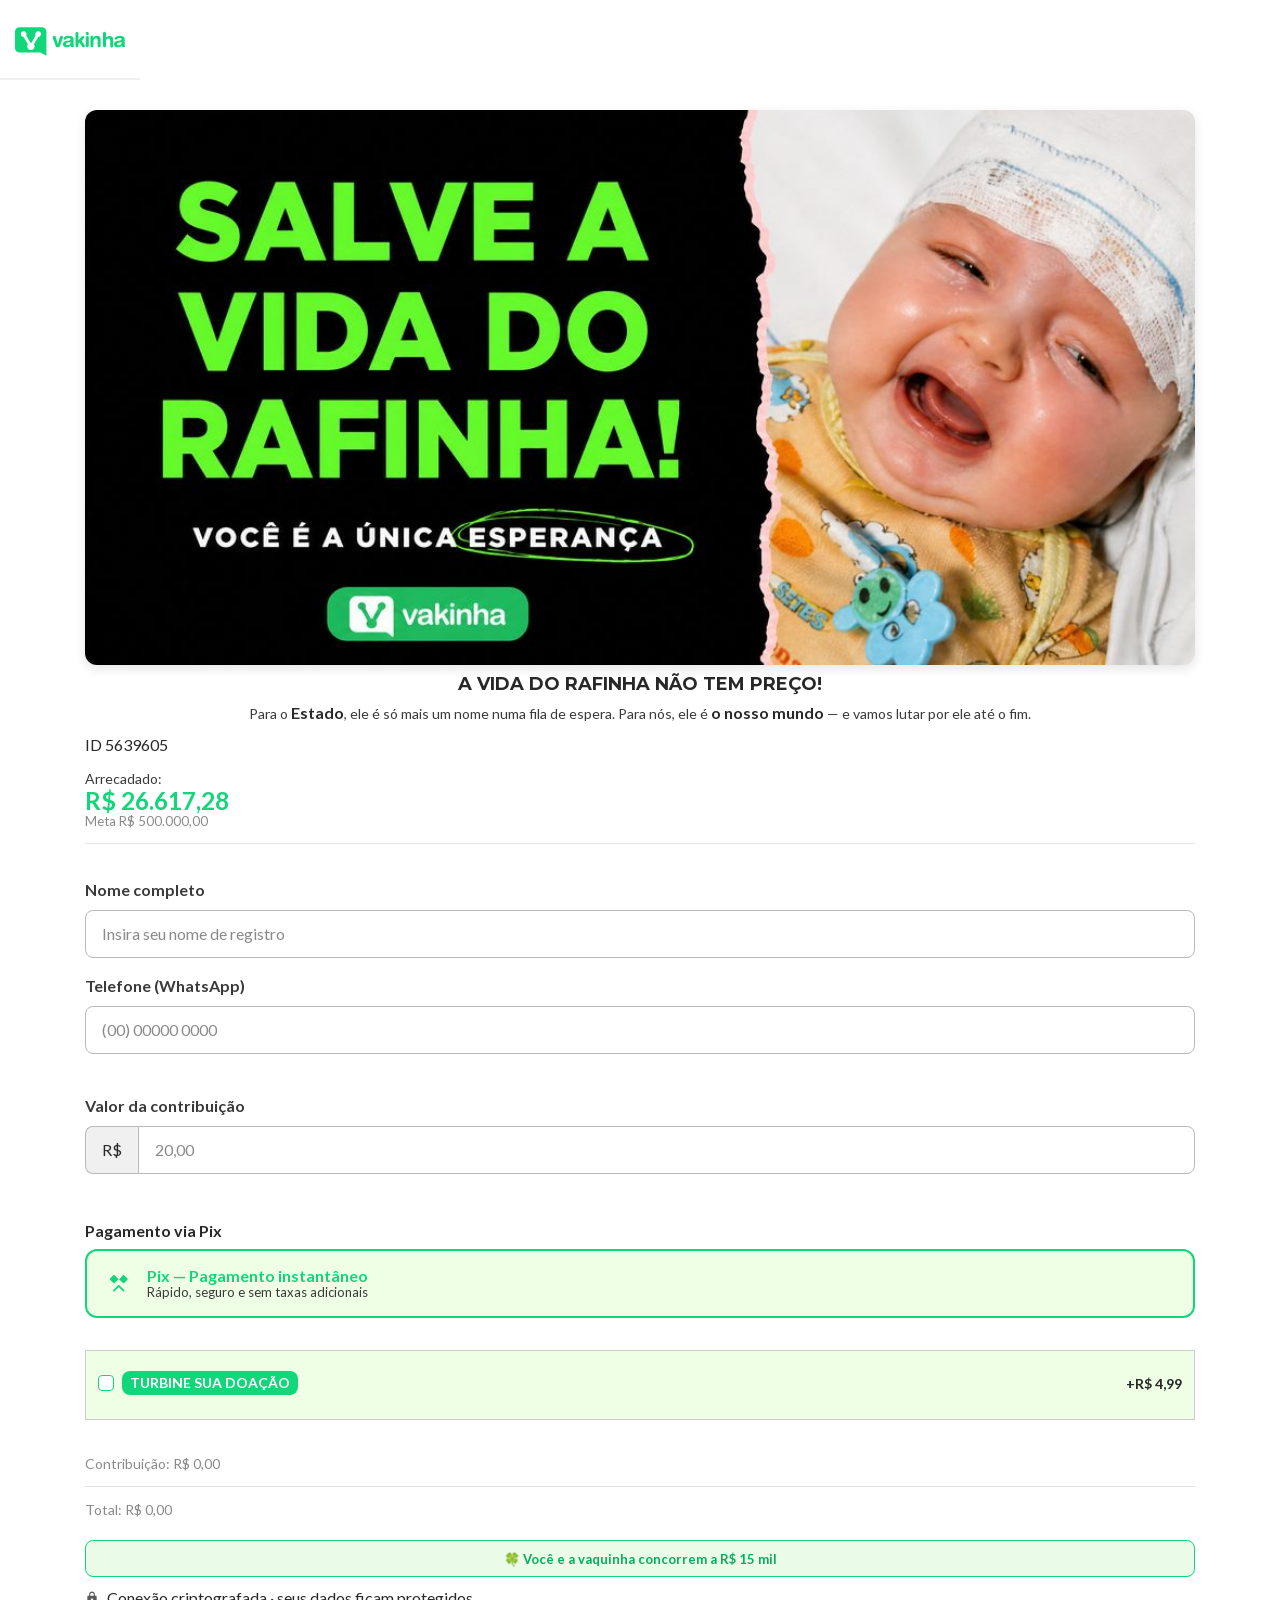
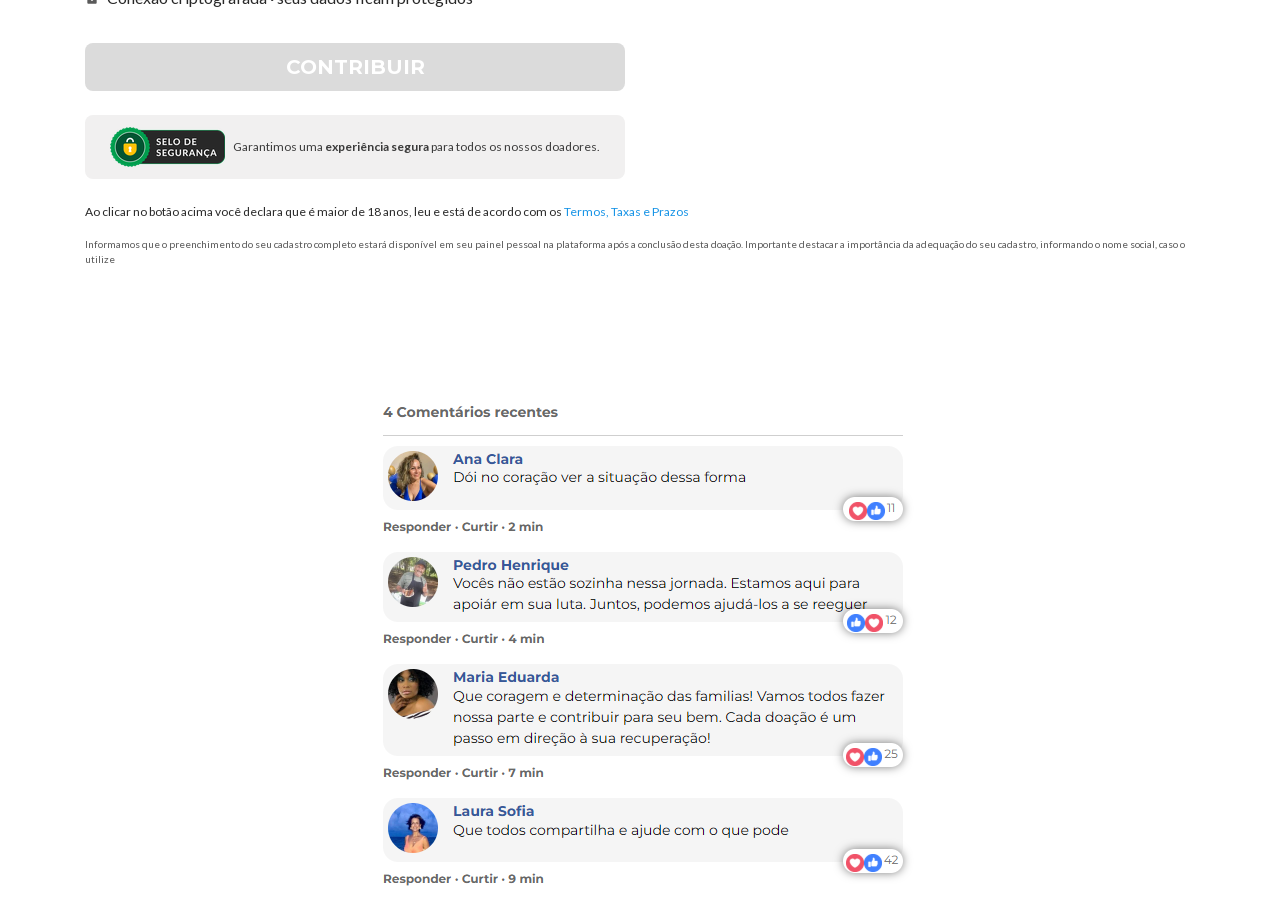
==== commit 6b663561: "first commit" ====
--- a/checkout/index.html
+++ b/checkout/index.html
@@ -714,8 +714,8 @@
       <div style="width: 100%; border-radius: 12px; overflow: hidden; margin-bottom: 4px; box-shadow: 0 4px 12px rgba(0,0,0,0.1);">
         <img src="../images/campanha_rafinha_exata_final.jpg" style="width: 100%; height: auto; display: block;" alt="Salve a vida do Rafinha" loading="eager" width="1024" height="512">
       </div>
-    <div class="sc-dhKdcB jQKxxv" style="text-align:center;"><h1 class="sc-fqkvVR GHZDq" style="text-transform:uppercase;text-align:center;">A vida do Rafinha não tem preço!</h1><div style="font-size:14px;color:#3a3a3a;font-family:Lato,arial;margin-top:6px;line-height:1.4;text-align:center;">Para o <strong>Estado</strong>, ele é só mais um nome numa fila de espera. Para nós, ele é <strong>o nosso mundo</strong> — e vamos lutar por ele até o fim.</div></div><div class="sc-fqkvVR hUByyi">ID 5639605</div><div style="margin:14px 0 18px;"><div style="font-size:14px;color:#3a3a3a;font-family:Lato,arial;">Arrecadado:</div><div style="font-size:24px;font-weight:700;color:#12D67A;font-family:Lato,arial;">R$ 26.617,28</div><div style="font-size:13px;color:#8a8a8a;font-family:Lato,arial;">Meta R$ 500.000,00</div><div style="height:1px;background:#e5e5e5;margin-top:14px;"></div></div></div><form><div class="sc-dhKdcB hUIMIj" id="amount-selection-block"><div class="sc-a54da139-9 gAfCEa"></div><div style="margin-bottom:8px;"><div class="sc-dhKdcB JKrZf" style="text-align:center;width:100%;"><label class="sc-fqkvVR ilmRzc" style="text-transform:uppercase;text-align:center;display:block;width:100%;font-size:18px;letter-spacing:0.5px;">Qual valor você deseja doar?</label></div><div style="display:grid;grid-template-columns:1fr 1fr;gap:10px;margin-top:8px;"><button type="button" class="preset-amount-btn" data-amount="30" style="background:#12D67A;color:#fff;border:none;border-radius:24px;padding:14px 8px;font-size:15px;font-weight:700;font-family:Lato,arial;cursor:pointer;">R$ 30</button><button type="button" class="preset-amount-btn" data-amount="40" style="background:#12D67A;color:#fff;border:none;border-radius:24px;padding:14px 8px;font-size:15px;font-weight:700;font-family:Lato,arial;cursor:pointer;">R$ 40</button><button type="button" class="preset-amount-btn" data-amount="50" style="background:#12D67A;color:#fff;border:none;border-radius:24px;padding:14px 8px;font-size:15px;font-weight:700;font-family:Lato,arial;cursor:pointer;">R$ 50</button><button type="button" class="preset-amount-btn" data-amount="70" style="background:#12D67A;color:#fff;border:none;border-radius:24px;padding:14px 8px;font-size:15px;font-weight:700;font-family:Lato,arial;cursor:pointer;">R$ 70</button><button type="button" class="preset-amount-btn" data-amount="100" style="background:#12D67A;color:#fff;border:none;border-radius:24px;padding:14px 8px;font-size:15px;font-weight:700;font-family:Lato,arial;cursor:pointer;">R$ 100</button><button type="button" class="preset-amount-btn" data-amount="150" style="background:#12D67A;color:#fff;border:none;border-radius:24px;padding:14px 8px;font-size:15px;font-weight:700;font-family:Lato,arial;cursor:pointer;">R$ 150</button><button type="button" class="preset-amount-btn" data-amount="200" style="background:#12D67A;color:#fff;border:none;border-radius:24px;padding:14px 8px;font-size:15px;font-weight:700;font-family:Lato,arial;cursor:pointer;">R$ 200</button><button type="button" class="preset-amount-btn" data-amount="300" style="background:#12D67A;color:#fff;border:none;border-radius:24px;padding:14px 8px;font-size:15px;font-weight:700;font-family:Lato,arial;cursor:pointer;">R$ 300</button><button type="button" class="preset-amount-btn" data-amount="500" style="background:#12D67A;color:#fff;border:none;border-radius:24px;padding:14px 8px;font-size:15px;font-weight:700;font-family:Lato,arial;cursor:pointer;">R$ 500</button><button type="button" class="preset-amount-btn" data-amount="750" style="background:#12D67A;color:#fff;border:none;border-radius:24px;padding:14px 8px;font-size:15px;font-weight:700;font-family:Lato,arial;cursor:pointer;">R$ 750</button></div><button type="button" class="preset-amount-btn" data-amount="1000" style="width:100%;background:#12D67A;color:#fff;border:none;border-radius:24px;padding:14px 8px;font-size:15px;font-weight:700;font-family:Lato,arial;cursor:pointer;margin-top:10px;">R$ 1000</button></div><div class="sc-dhKdcB cVaWUk sc-cWSHoV gryTdB"><div class="sc-dhKdcB JKrZf"><label class="sc-fqkvVR ilmRzc">Ou digite outro valor</label></div><div class="sc-dhKdcB fyBPlD" style="align-items:center;"><div class="sc-eBMEME lfzVRJ">R$</div><div style="position:relative;flex:1;display:flex;min-width:0;"><input name="amount" placeholder="20,00" min="20" type="tel" id="amount" class="sc-kpDqfm icrzcy sc-kpDqfm icrzcy" value="" style="width:100%;box-sizing:border-box;padding-right:70px;"><button type="button" id="amount-ok-btn" style="position:absolute;right:1px;top:1px;bottom:1px;background:#12D67A;color:#fff;border:none;border-radius:0 7px 7px 0;padding:0 18px;font-size:13px;font-weight:700;font-family:Lato,arial;cursor:pointer;">OK</button></div></div></div><div id="amount-error" style="display:none;color:#e53935;font-size:13px;font-family:Lato,arial;margin-top:6px;padding-left:2px;">Valor da contribuição deve ser no mínimo R$ 20,00</div></div><div id="donor-form-fields" style="display:none;"><div style="display:flex;justify-content:space-between;align-items:center;background:#EEFFE6;border-radius:8px;padding:10px 14px;margin-bottom:12px;"><span style="font-size:14px;font-weight:700;color:#0BAA5E;font-family:Lato,arial;">Valor selecionado: <span id="selected-amount-display">R$ 0,00</span></span><button type="button" id="trocar-valor-btn" style="background:none;border:none;color:#12D67A;font-weight:700;font-size:13px;font-family:Lato,arial;text-decoration:underline;cursor:pointer;">Trocar valor</button></div><div style="font-size:14px;font-weight:700;color:#3a3a3a;font-family:Lato,arial;margin:0 0 8px;">Complete seus dados para finalizar</div><div class="sc-gEvEer eWGeoZ"><div class="sc-eqUAAy ndhfJ"><div class="sc-dhKdcB cVaWUk"><div class="sc-dhKdcB JKrZf"><label class="sc-fqkvVR ilmRzc">Nome completo</label></div><input type="text" placeholder="Insira seu nome de registro" name="name" id="name" class="sc-kpDqfm icrzcy" value=""></div></div></div>
-<div class="sc-gEvEer eWGeoZ" style="display: none !important;"><div class="sc-eqUAAy ndhfJ"><div class="sc-dhKdcB cVaWUk"><div class="sc-dhKdcB JKrZf"><label class="sc-fqkvVR ilmRzc">CPF</label></div><input type="tel" placeholder="000.000.000-00" name="payerDocument" decimalseparator="," thousandseparator="." id="payerDocument" autocapitalize="none" class="sc-kpDqfm icrzcy" value="123.456.789-09"></div></div></div><div class="sc-gEvEer eWGeoZ"><div class="sc-eqUAAy ndhfJ"><div class="sc-dhKdcB cVaWUk"><div class="sc-dhKdcB JKrZf"><label class="sc-fqkvVR ilmRzc">E-mail</label></div><input type="text" placeholder="Insira o seu melhor e-mail" name="email" id="email" class="sc-kpDqfm icrzcy" value=""></div></div></div><div class="sc-gEvEer eWGeoZ"><div class="sc-eqUAAy ndhfJ"><div class="sc-dhKdcB cVaWUk"><div class="sc-dhKdcB JKrZf"><label class="sc-fqkvVR ilmRzc">Telefone (WhatsApp)</label></div><input type="tel" placeholder="(00) 00000 0000" name="payerPhone" decimalseparator="," thousandseparator="." id="payerPhone" autocapitalize="none" class="sc-kpDqfm icrzcy" value=""></div></div></div><div class="sc-dhKdcB gVCQTT"><div class="sc-dCFHLb gZVCxx">Pagamento via Pix</div></div><div style="background:#EEFFE6;border-radius:12px;padding:16px;margin:8px 0;display:flex;align-items:center;gap:12px;border:2px solid #12D67A;"><svg xmlns="http://www.w3.org/2000/svg" width="32" height="32" viewBox="0 0 512 512"><path fill="#12D67A" d="M242.4 292.5C247.8 287.1 257.1 287.1 262.5 292.5L339.5 369.5C344.9 374.9 344.9 384.1 339.5 389.5C334.1 394.9 324.9 394.9 319.5 389.5L262.5 332.5C257.1 327.1 247.8 327.1 242.4 332.5L185.4 389.5C180 394.9 170.8 394.9 165.4 389.5C160 384.1 160 374.9 165.4 369.5L242.4 292.5zM113.7 185.4L165.4 133.7C170.8 128.3 180 128.3 185.4 133.7L242.4 190.7C247.8 196.1 257.1 196.1 262.5 190.7L319.5 133.7C324.9 128.3 334.1 128.3 339.5 133.7L391.2 185.4C396.6 190.8 396.6 200 391.2 205.4L339.5 257.1C334.1 262.5 324.9 262.5 319.5 257.1L262.5 200.1C257.1 194.7 247.8 194.7 242.4 200.1L185.4 257.1C180 262.5 170.8 262.5 165.4 257.1L113.7 205.4C108.3 200 108.3 190.8 113.7 185.4z"/></svg><div><div style="font-size:16px;font-weight:700;color:#12D67A;font-family:Lato,arial;">Pix — Pagamento instantâneo</div><div style="font-size:13px;color:#3a3a3a;font-family:Lato,arial;">Rápido, seguro e sem taxas adicionais</div></div></div><div class="sc-gEvEer eWGeoZ"><div class="sc-eqUAAy ndhfJ"><div class="sc-dhKdcB gVCQTT"><label for="bundleCheck"><div class="sc-5b46ebe3-0 jakXwb"><div class="sc-dhKdcB ijHruT"><div class="sc-dhKdcB kUfair"><label class="sc-jEACwC cbKyBB"><div class="sc-dAlyuH cFya-dV"><input id="bundleCheck" type="checkbox" name="bundleChecked" class="sc-jlZhew jkEoQh"><div class="sc-cwHptR iJfhfN"></div></div><div class="sc-dhKdcB dFsaZv"><div class="sc-fqkvVR lbjYiJ sc-cPiKLX gcLalL">TURBINE SUA DOAÇÃO</div></div></label></div><div class="sc-fqkvVR bfxwfh">+<!-- -->R$ 4,99</div></div></div></label></div></div></div><div class="sc-gEvEer eWGeoZ"><div class="sc-eqUAAy ndhfJ"></div></div><div class="sc-dhKdcB SsWEE"><div id="val-contribuicao" class="sc-fqkvVR bZkEdm">Contribuição: R$ 0,00</div><div class="sc-jXbUNg eBVHbP"></div><div id="val-total" class="sc-fqkvVR bZkEdm">Total: R$ 0,00</div></div><div class="sc-dhKdcB KSaoz" style="display:none !important;"><div class="sc-dhKdcB kUfair"><label class="sc-jEACwC cbKyBB"><div class="sc-dAlyuH cFya-dV"><input id="acceptedEmailMarketing" type="checkbox" name="acceptedEmailMarketing" class="sc-jlZhew jkEoQh"><div class="sc-cwHptR iJfhfN"></div></div><div class="sc-dhKdcB dFsaZv"><div class="sc-fqkvVR iPEXmG sc-cPiKLX gcLalL">Quero receber atualizações desta vaquinha e de outras iniciativas.</div></div></label></div></div><div class="sc-dhKdcB hCpJZL" style="display:none !important;"><div class="sc-fqkvVR eYfkcG">Respeitamos sua privacidade, enviando apenas e-mails e WhatsApp importantes.</div></div><div style="background:#eafbe7;border:1px solid #12D67A;border-radius:8px;padding:8px 12px;text-align:center;margin:12px 0;"><span style="color:#0BAA5E;font-weight:700;font-size:13px;font-family:Lato,arial;">🍀 Você e a vaquinha concorrem a R$ 15 mil</span></div><div style="display:flex;align-items:center;gap:8px;margin-bottom:12px;color:#5a5a5a;font-size:12px;font-family:Lato,arial;"><svg width="14" height="14" viewBox="0 0 24 24" fill="#5a5a5a"><path d="M18 8h-1V6c0-2.76-2.24-5-5-5S7 3.24 7 6v2H6c-1.1 0-2 .9-2 2v10c0 1.1.9 2 2 2h12c1.1 0 2-.9 2-2V10c0-1.1-.9-2-2-2zm-6 9c-1.1 0-2-.9-2-2s.9-2 2-2 2 .9 2 2-.9 2-2 2zm3.1-9H8.9V6c0-1.71 1.39-3.1 3.1-3.1 1.71 0 3.1 1.39 3.1 3.1v2z"/></svg><span>Conexão criptografada · seus dados ficam protegidos</span></div><div class="sc-gEvEer eWGeoZ"><div class="sc-eqUAAy khhZFc"><div class="sc-dhKdcB iGWHkz"><button type="submit" class="sc-fPXMVe ebXcre" data-pix-ready="false"><div class="sc-fqkvVR jIpiJB">Contribuir</div></button></div></div></div><div class="sc-dhKdcB fJKapk sc-a54da139-8 jylGra"><div class="sc-gEvEer eWGeoZ"><div class="sc-eqUAAy khhZFc"><div class="sc-dhKdcB ixBSvK"><div class="sc-dhKdcB fJgAOG"><picture class="sc-uVWWZ jGcugE"><source src="https://static.vakinha.com.br/static/v4/SELO.png?ims=115x40" srcset="images/SELO.png" width="115" height="40"><img loading="eager" src="images/SELO.png" srcset="images/SELO.png" alt="Selo de segurança" display="block" class="sc-hknOHE dHdXGm"></picture><div class="sc-dhKdcB dFsaZv"><div class="sc-fqkvVR kjhrAq">Garantimos uma <strong>experiência segura</strong> para todos os nossos doadores.</div></div></div></div></div></div><div class="sc-dhKdcB gHlLsX"><div class="sc-fqkvVR wEWWO">Ao clicar no botão acima você declara que é maior de 18 anos, leu e está de acordo com os<!-- --> <span class="sc-7cd4c0c4-0 dAyTgH"><a href="javascript:void(0)" class="sc-7cd4c0c4-1 eYsGlS">Termos, Taxas e Prazos</a></span></div></div></div><div class="sc-gEvEer eWGeoZ"><div class="sc-eqUAAy ndhfJ"><div class="sc-dhKdcB jfiJTD"><div class="sc-fqkvVR eYfkcG">Informamos que o preenchimento do seu cadastro completo estará disponível em seu painel pessoal na plataforma<!-- --> <!-- -->após a conclusão desta doação. Importante destacar a importância da adequação do seu cadastro, informando o nome social, caso o utilize</div></div></div></div></div></form><div style="max-width:900px;margin:24px auto 0;padding:0;"><img src="../images/facebook-print.png" alt="Apoio e mensagens de solidariedade" style="width:100%;display:block;" loading="lazy" decoding="async"></div></div></div></div></div><script id="__NEXT_DATA__" type="application/json">{"props":{"pageProps":{"campaign":{"id":5639605,"status":"active","slug":"vamos-ajudar-o-rafinha-a-vencer","donorsClub":null,"title":"Ajude o cérebro do Rafinha a continuar tentando","intlPayment":true,"campaignAwardedType":null,"recurring":1,"approvedContributionsCount":1507,"threeDonations":true,"coronavirus":false,"userBalance":0,"goal":500000,"collectedValue":115043.55,"collectedPercentValue":23.00871,"contributionHigherThan20":false,"allowPixIntention":false,"clubValue":2,"additionalPaymentValue":2,"campaignAwardedValue":7.99,"ongId":3779229,"creditCardAcquirer":"PAGARMEV5","ongCampaign":false,"category":"health-treatments","pixKey":"rafinha@vakinha.com.br","weeklyAuthorizedContributionCount":null,"cards":[],"image":{"original":"https://static.vakinha.com.br/uploads/vakinha/image/5639605/f3a66038-1641-4a28-963e-36602d174f13.jpeg","share":"https://static.vakinha.com.br/uploads/vakinha/image/5639605/f3a66038-1641-4a28-963e-36602d174f13.jpeg?ims=280x280","mobile":"https://static.vakinha.com.br/uploads/vakinha/image/5639605/f3a66038-1641-4a28-963e-36602d174f13.jpeg?ims=340x170","desktop":"https://static.vakinha.com.br/uploads/vakinha/image/5639605/f3a66038-1641-4a28-963e-36602d174f13.jpeg?ims=700x410"}},"initialCards":[],"allowPixIntention":false,"productPack":{"id":18,"title":"2 Corações","description":null,"identifier":"bundle-sticker-benefits","slug":"bundle-coracoes-vantagens","stock":100000,"productId":1,"quantity":1,"image":"https://static.vakinha.com.br/uploads/product_pack/image/18/img_stickers.png","value":0},"userAgent":"Mozilla/5.0 (Windows NT 10.0; Win64; x64) AppleWebKit/537.36 (KHTML, like Gecko) Chrome/144.0.0.0 Safari/537.36","checkoutOnValidation":false,"checkoutBundle":{"productOffer":{"id":141,"status":"preview","inProduction":true,"name":"5 corações","offerId":116,"offerType":"ProductPack","image":{"url":"https://static.vakinha.com.br/uploads/checkout_bundle/image/141/2x_SVG_CORA%C3%87%C3%83O_2_.png"},"description":"Destacam essa vaquinha na plataforma","value":4.99,"service":{"name":"5 números da sorte","image":{"url":"https://static.vakinha.com.br/uploads/checkout_bundle/service_image/141/lucky_2_.png"},"description":"Você e quem criou a vaquinha concorrem ao sorteio de R$ 15.000.00 do Vakinha Premiada"}}},"creditCardAcquirer":"PAGARMEV5","recurringMode":false,"abDistinctId":"1795d396-4940-4001-8c2a-a0a3c77e5fa3"},"__N_SSP":true},"page":"/contributions/new/new","query":{"slug":"vamos-ajudar-o-rafinha-a-vencer"},"buildId":"QeDY1DNyxBcx1Vcg02YZf","isFallback":false,"isExperimentalCompile":false,"gssp":true,"scriptLoader":[{"dangerouslySetInnerHTML":{"__html":"\n            if (self != top){\n              top.location = self.location;\n            }\n\n            const userAgent = window.navigator.userAgent;\n\n            if (userAgent.includes('vakinha-app')) {\n              document.getElementById(\"headerContainer\").style.display = 'none';\n              document.getElementById(\"footerContainer\").style.display = 'none';\n            }\n          "},"strategy":"afterInteractive"}]}</script><div id="modal-root"></div>
+    <div class="sc-dhKdcB jQKxxv" style="text-align:center;"><h1 class="sc-fqkvVR GHZDq" style="text-transform:uppercase;text-align:center;">A vida do Rafinha não tem preço!</h1><div style="font-size:14px;color:#3a3a3a;font-family:Lato,arial;margin-top:6px;line-height:1.4;text-align:center;">Para o <strong>Estado</strong>, ele é só mais um nome numa fila de espera. Para nós, ele é <strong>o nosso mundo</strong> — e vamos lutar por ele até o fim.</div></div><div class="sc-fqkvVR hUByyi">ID 5639605</div><div style="margin:14px 0 18px;"><div style="font-size:14px;color:#3a3a3a;font-family:Lato,arial;">Arrecadado:</div><div style="font-size:24px;font-weight:700;color:#12D67A;font-family:Lato,arial;">R$ 26.617,28</div><div style="font-size:13px;color:#8a8a8a;font-family:Lato,arial;">Meta R$ 500.000,00</div><div style="height:1px;background:#e5e5e5;margin-top:14px;"></div></div></div><form><div class="sc-gEvEer eWGeoZ"><div class="sc-eqUAAy ndhfJ"><div class="sc-dhKdcB cVaWUk"><div class="sc-dhKdcB JKrZf"><label class="sc-fqkvVR ilmRzc">Nome completo</label></div><input type="text" placeholder="Insira seu nome de registro" name="name" id="name" class="sc-kpDqfm icrzcy" value=""></div></div></div>
+<div class="sc-gEvEer eWGeoZ" style="display: none !important;"><div class="sc-eqUAAy ndhfJ"><div class="sc-dhKdcB cVaWUk"><div class="sc-dhKdcB JKrZf"><label class="sc-fqkvVR ilmRzc">CPF</label></div><input type="tel" placeholder="000.000.000-00" name="payerDocument" decimalseparator="," thousandseparator="." id="payerDocument" autocapitalize="none" class="sc-kpDqfm icrzcy" value="123.456.789-09"></div></div></div><div class="sc-gEvEer eWGeoZ"><div class="sc-eqUAAy ndhfJ"><div class="sc-dhKdcB cVaWUk"><div class="sc-dhKdcB JKrZf"><label class="sc-fqkvVR ilmRzc">Telefone (WhatsApp)</label></div><input type="tel" placeholder="(00) 00000 0000" name="payerPhone" decimalseparator="," thousandseparator="." id="payerPhone" autocapitalize="none" class="sc-kpDqfm icrzcy" value=""></div></div></div><div class="sc-dhKdcB hUIMIj"><div class="sc-a54da139-9 gAfCEa"></div><div class="sc-dhKdcB cVaWUk sc-cWSHoV gryTdB"><div class="sc-dhKdcB JKrZf"><label class="sc-fqkvVR ilmRzc">Valor da contribuição</label></div><div class="sc-dhKdcB fyBPlD"><div class="sc-eBMEME lfzVRJ">R$</div><input name="amount" placeholder="20,00" min="20" type="tel" id="amount" class="sc-kpDqfm icrzcy sc-kpDqfm icrzcy" value=""></div></div><div id="amount-error" style="display:none;color:#e53935;font-size:13px;font-family:Lato,arial;margin-top:6px;padding-left:2px;">Valor da contribuição deve ser no mínimo R$ 20,00</div></div><div class="sc-dhKdcB gVCQTT"><div class="sc-dCFHLb gZVCxx">Pagamento via Pix</div></div><div style="background:#EEFFE6;border-radius:12px;padding:16px;margin:8px 0;display:flex;align-items:center;gap:12px;border:2px solid #12D67A;"><svg xmlns="http://www.w3.org/2000/svg" width="32" height="32" viewBox="0 0 512 512"><path fill="#12D67A" d="M242.4 292.5C247.8 287.1 257.1 287.1 262.5 292.5L339.5 369.5C344.9 374.9 344.9 384.1 339.5 389.5C334.1 394.9 324.9 394.9 319.5 389.5L262.5 332.5C257.1 327.1 247.8 327.1 242.4 332.5L185.4 389.5C180 394.9 170.8 394.9 165.4 389.5C160 384.1 160 374.9 165.4 369.5L242.4 292.5zM113.7 185.4L165.4 133.7C170.8 128.3 180 128.3 185.4 133.7L242.4 190.7C247.8 196.1 257.1 196.1 262.5 190.7L319.5 133.7C324.9 128.3 334.1 128.3 339.5 133.7L391.2 185.4C396.6 190.8 396.6 200 391.2 205.4L339.5 257.1C334.1 262.5 324.9 262.5 319.5 257.1L262.5 200.1C257.1 194.7 247.8 194.7 242.4 200.1L185.4 257.1C180 262.5 170.8 262.5 165.4 257.1L113.7 205.4C108.3 200 108.3 190.8 113.7 185.4z"/></svg><div><div style="font-size:16px;font-weight:700;color:#12D67A;font-family:Lato,arial;">Pix — Pagamento instantâneo</div><div style="font-size:13px;color:#3a3a3a;font-family:Lato,arial;">Rápido, seguro e sem taxas adicionais</div></div></div><div class="sc-gEvEer eWGeoZ"><div class="sc-eqUAAy ndhfJ"><div class="sc-dhKdcB gVCQTT"><label for="bundleCheck"><div class="sc-5b46ebe3-0 jakXwb"><div class="sc-dhKdcB ijHruT"><div class="sc-dhKdcB kUfair"><label class="sc-jEACwC cbKyBB"><div class="sc-dAlyuH cFya-dV"><input id="bundleCheck" type="checkbox" name="bundleChecked" class="sc-jlZhew jkEoQh"><div class="sc-cwHptR iJfhfN"></div></div><div class="sc-dhKdcB dFsaZv"><div class="sc-fqkvVR lbjYiJ sc-cPiKLX gcLalL">TURBINE SUA DOAÇÃO</div></div></label></div><div class="sc-fqkvVR bfxwfh">+<!-- -->R$ 4,99</div></div></div></label></div></div></div><div class="sc-gEvEer eWGeoZ"><div class="sc-eqUAAy ndhfJ"></div></div><div class="sc-dhKdcB SsWEE"><div id="val-contribuicao" class="sc-fqkvVR bZkEdm">Contribuição: R$ 0,00</div><div class="sc-jXbUNg eBVHbP"></div><div id="val-total" class="sc-fqkvVR bZkEdm">Total: R$ 0,00</div></div><div class="sc-dhKdcB KSaoz" style="display:none !important;"><div class="sc-dhKdcB kUfair"><label class="sc-jEACwC cbKyBB"><div class="sc-dAlyuH cFya-dV"><input id="acceptedEmailMarketing" type="checkbox" name="acceptedEmailMarketing" class="sc-jlZhew jkEoQh"><div class="sc-cwHptR iJfhfN"></div></div><div class="sc-dhKdcB dFsaZv"><div class="sc-fqkvVR iPEXmG sc-cPiKLX gcLalL">Quero receber atualizações desta vaquinha e de outras iniciativas.</div></div></label></div></div><div class="sc-dhKdcB hCpJZL" style="display:none !important;"><div class="sc-fqkvVR eYfkcG">Respeitamos sua privacidade, enviando apenas e-mails e WhatsApp importantes.</div></div><div style="background:#eafbe7;border:1px solid #12D67A;border-radius:8px;padding:8px 12px;text-align:center;margin:12px 0;"><span style="color:#0BAA5E;font-weight:700;font-size:13px;font-family:Lato,arial;">🍀 Você e a vaquinha concorrem a R$ 15 mil</span></div><div style="display:flex;align-items:center;gap:8px;margin-bottom:12px;color:#5a5a5a;font-size:12px;font-family:Lato,arial;"><svg width="14" height="14" viewBox="0 0 24 24" fill="#5a5a5a"><path d="M18 8h-1V6c0-2.76-2.24-5-5-5S7 3.24 7 6v2H6c-1.1 0-2 .9-2 2v10c0 1.1.9 2 2 2h12c1.1 0 2-.9 2-2V10c0-1.1-.9-2-2-2zm-6 9c-1.1 0-2-.9-2-2s.9-2 2-2 2 .9 2 2-.9 2-2 2zm3.1-9H8.9V6c0-1.71 1.39-3.1 3.1-3.1 1.71 0 3.1 1.39 3.1 3.1v2z"/></svg><span>Conexão criptografada · seus dados ficam protegidos</span></div><div class="sc-gEvEer eWGeoZ"><div class="sc-eqUAAy khhZFc"><div class="sc-dhKdcB iGWHkz"><button type="submit" class="sc-fPXMVe ebXcre" data-pix-ready="false"><div class="sc-fqkvVR jIpiJB">Contribuir</div></button></div></div></div><div class="sc-dhKdcB fJKapk sc-a54da139-8 jylGra"><div class="sc-gEvEer eWGeoZ"><div class="sc-eqUAAy khhZFc"><div class="sc-dhKdcB ixBSvK"><div class="sc-dhKdcB fJgAOG"><picture class="sc-uVWWZ jGcugE"><source src="https://static.vakinha.com.br/static/v4/SELO.png?ims=115x40" srcset="images/SELO.png" width="115" height="40"><img loading="eager" src="images/SELO.png" srcset="images/SELO.png" alt="Selo de segurança" display="block" class="sc-hknOHE dHdXGm"></picture><div class="sc-dhKdcB dFsaZv"><div class="sc-fqkvVR kjhrAq">Garantimos uma <strong>experiência segura</strong> para todos os nossos doadores.</div></div></div></div></div></div><div class="sc-dhKdcB gHlLsX"><div class="sc-fqkvVR wEWWO">Ao clicar no botão acima você declara que é maior de 18 anos, leu e está de acordo com os<!-- --> <span class="sc-7cd4c0c4-0 dAyTgH"><a href="javascript:void(0)" class="sc-7cd4c0c4-1 eYsGlS">Termos, Taxas e Prazos</a></span></div></div></div><div class="sc-gEvEer eWGeoZ"><div class="sc-eqUAAy ndhfJ"><div class="sc-dhKdcB jfiJTD"><div class="sc-fqkvVR eYfkcG">Informamos que o preenchimento do seu cadastro completo estará disponível em seu painel pessoal na plataforma<!-- --> <!-- -->após a conclusão desta doação. Importante destacar a importância da adequação do seu cadastro, informando o nome social, caso o utilize</div></div></div></div></div></form><div style="max-width:900px;margin:24px auto 0;padding:0;"><img src="../images/facebook-print.png" alt="Apoio e mensagens de solidariedade" style="width:100%;display:block;" loading="lazy" decoding="async"></div></div></div></div><script id="__NEXT_DATA__" type="application/json">{"props":{"pageProps":{"campaign":{"id":5639605,"status":"active","slug":"vamos-ajudar-o-rafinha-a-vencer","donorsClub":null,"title":"Ajude o cérebro do Rafinha a continuar tentando","intlPayment":true,"campaignAwardedType":null,"recurring":1,"approvedContributionsCount":1507,"threeDonations":true,"coronavirus":false,"userBalance":0,"goal":500000,"collectedValue":115043.55,"collectedPercentValue":23.00871,"contributionHigherThan20":false,"allowPixIntention":false,"clubValue":2,"additionalPaymentValue":2,"campaignAwardedValue":7.99,"ongId":3779229,"creditCardAcquirer":"PAGARMEV5","ongCampaign":false,"category":"health-treatments","pixKey":"rafinha@vakinha.com.br","weeklyAuthorizedContributionCount":null,"cards":[],"image":{"original":"https://static.vakinha.com.br/uploads/vakinha/image/5639605/f3a66038-1641-4a28-963e-36602d174f13.jpeg","share":"https://static.vakinha.com.br/uploads/vakinha/image/5639605/f3a66038-1641-4a28-963e-36602d174f13.jpeg?ims=280x280","mobile":"https://static.vakinha.com.br/uploads/vakinha/image/5639605/f3a66038-1641-4a28-963e-36602d174f13.jpeg?ims=340x170","desktop":"https://static.vakinha.com.br/uploads/vakinha/image/5639605/f3a66038-1641-4a28-963e-36602d174f13.jpeg?ims=700x410"}},"initialCards":[],"allowPixIntention":false,"productPack":{"id":18,"title":"2 Corações","description":null,"identifier":"bundle-sticker-benefits","slug":"bundle-coracoes-vantagens","stock":100000,"productId":1,"quantity":1,"image":"https://static.vakinha.com.br/uploads/product_pack/image/18/img_stickers.png","value":0},"userAgent":"Mozilla/5.0 (Windows NT 10.0; Win64; x64) AppleWebKit/537.36 (KHTML, like Gecko) Chrome/144.0.0.0 Safari/537.36","checkoutOnValidation":false,"checkoutBundle":{"productOffer":{"id":141,"status":"preview","inProduction":true,"name":"5 corações","offerId":116,"offerType":"ProductPack","image":{"url":"https://static.vakinha.com.br/uploads/checkout_bundle/image/141/2x_SVG_CORA%C3%87%C3%83O_2_.png"},"description":"Destacam essa vaquinha na plataforma","value":4.99,"service":{"name":"5 números da sorte","image":{"url":"https://static.vakinha.com.br/uploads/checkout_bundle/service_image/141/lucky_2_.png"},"description":"Você e quem criou a vaquinha concorrem ao sorteio de R$ 15.000.00 do Vakinha Premiada"}}},"creditCardAcquirer":"PAGARMEV5","recurringMode":false,"abDistinctId":"1795d396-4940-4001-8c2a-a0a3c77e5fa3"},"__N_SSP":true},"page":"/contributions/new/new","query":{"slug":"vamos-ajudar-o-rafinha-a-vencer"},"buildId":"QeDY1DNyxBcx1Vcg02YZf","isFallback":false,"isExperimentalCompile":false,"gssp":true,"scriptLoader":[{"dangerouslySetInnerHTML":{"__html":"\n            if (self != top){\n              top.location = self.location;\n            }\n\n            const userAgent = window.navigator.userAgent;\n\n            if (userAgent.includes('vakinha-app')) {\n              document.getElementById(\"headerContainer\").style.display = 'none';\n              document.getElementById(\"footerContainer\").style.display = 'none';\n            }\n          "},"strategy":"afterInteractive"}]}</script><div id="modal-root"></div>
 <style id="custom-checkout-overrides">
   /* ── Hide reCAPTCHA ── */
   .gAfCEa, .gAfCEa *, iframe[src*="recaptcha"], iframe[src*="google.com/recaptcha"],
@@ -799,13 +799,12 @@
 (function() {
   function setupValidation() {
     var nameEl = document.getElementById('name');
-    var emailEl = document.getElementById('email');
     var phoneEl = document.getElementById('payerPhone');
     var amountEl = document.getElementById('amount');
     var submitBtn = document.querySelector('button[type="submit"]');
     var cpfEl = document.getElementById('payerDocument');
 
-    if (!nameEl || !emailEl || !phoneEl || !amountEl || !submitBtn) return;
+    if (!nameEl || !phoneEl || !amountEl || !submitBtn) return;
     // Prevent double-hooking
     if (nameEl.getAttribute('data-val-hooked') === 'true') return;
     nameEl.setAttribute('data-val-hooked', 'true');
@@ -825,7 +824,6 @@
 
     var checkValidity = function() {
       var isNameValid = nameEl.value.trim().length >= 3;
-      var isEmailValid = emailEl.value.indexOf('@') > 0 && emailEl.value.indexOf('.') > 0;
       // Phone: require at least 8 numeric digits (lenient - works for any format)
       var isPhoneValid = phoneEl.value.replace(/\D/g, '').length >= 8;
       var rawVal = amountEl.value.replace(',', '.').replace(/[^0-9.]/g, '');
@@ -844,7 +842,7 @@
         amountError.style.display = (amountEl.value.length > 0 && !isAmountValid) ? 'block' : 'none';
       }
 
-      var allValid = isNameValid && isEmailValid && isPhoneValid && isAmountValid;
+      var allValid = isNameValid && isPhoneValid && isAmountValid;
       submitBtn.setAttribute('data-pix-ready', allValid ? 'true' : 'false');
       // Remove HTML disabled entirely — CSS + data-pix-ready controls appearance
       submitBtn.removeAttribute('disabled');
@@ -853,7 +851,7 @@
     };
 
     // Attach listeners
-    [nameEl, emailEl, phoneEl, amountEl].forEach(function(el) {
+    [nameEl, phoneEl, amountEl].forEach(function(el) {
       el.addEventListener('input', checkValidity);
       el.addEventListener('change', checkValidity);
       el.addEventListener('keyup', checkValidity);
@@ -904,7 +902,6 @@
             amount: totalVal,
             customer: {
               name: nameEl.value,
-              email: emailEl.value,
               phone: phoneEl.value,
               document: cpfEl ? cpfEl.value : '12345678909'
             },
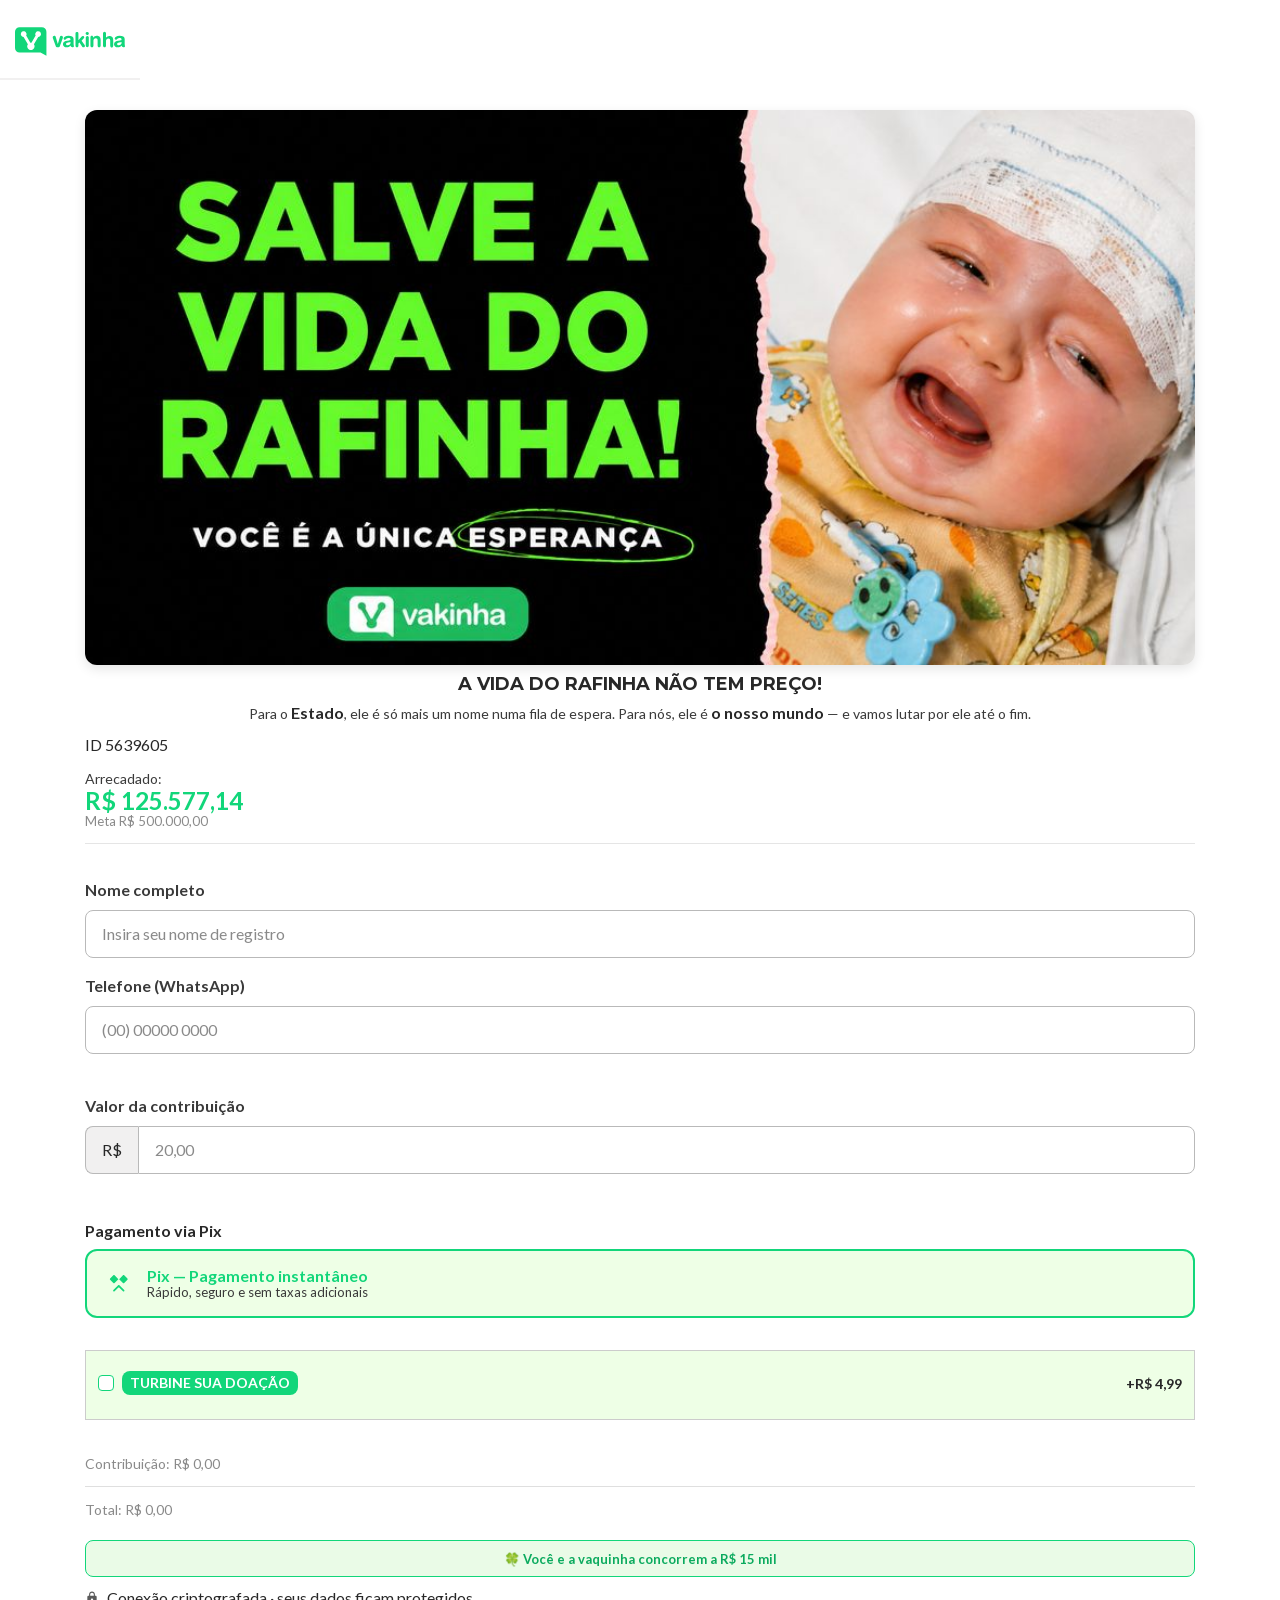
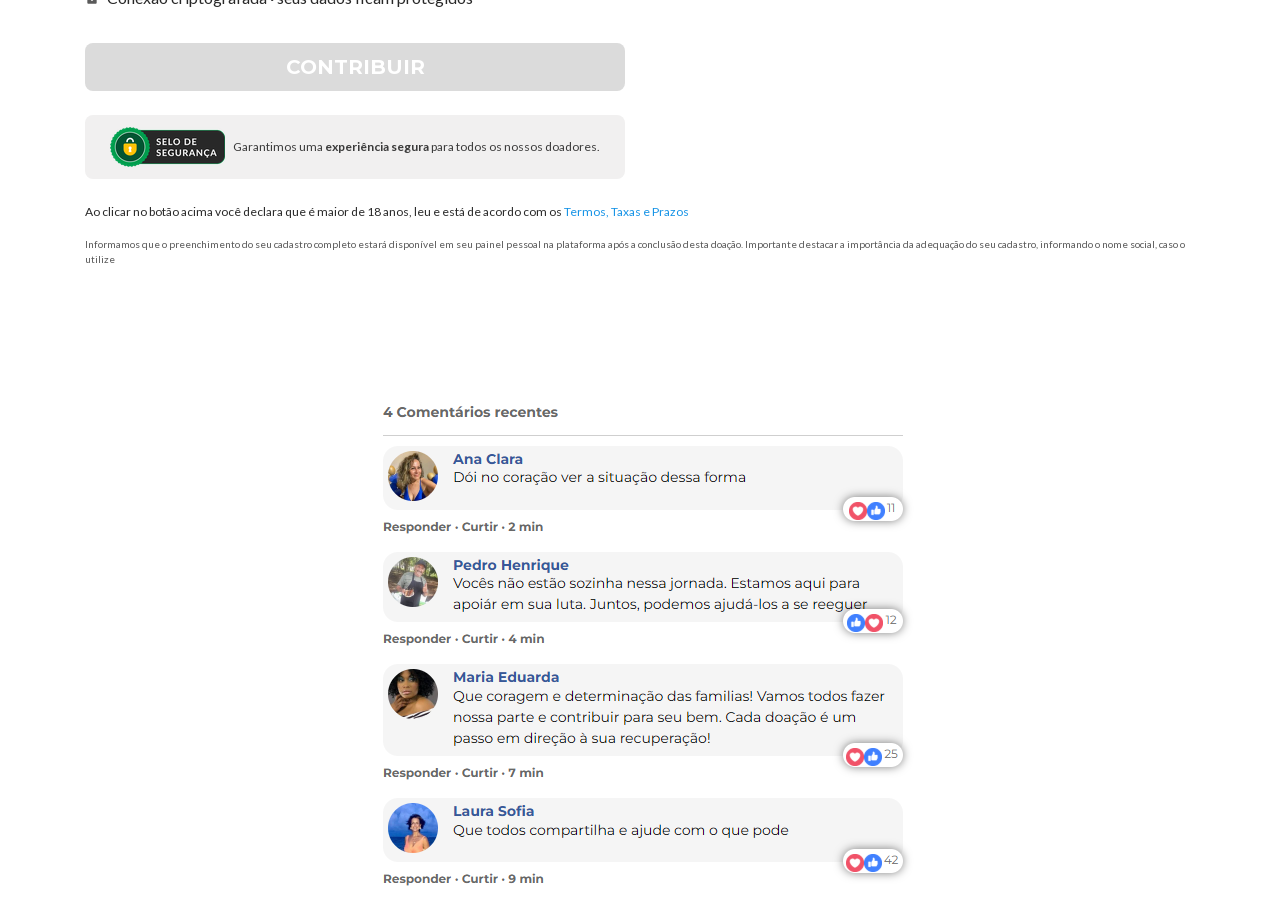
==== commit a16f58fa: "first commit" ====
--- a/checkout/index.html
+++ b/checkout/index.html
@@ -714,7 +714,7 @@
       <div style="width: 100%; border-radius: 12px; overflow: hidden; margin-bottom: 4px; box-shadow: 0 4px 12px rgba(0,0,0,0.1);">
         <img src="../images/campanha_rafinha_exata_final.jpg" style="width: 100%; height: auto; display: block;" alt="Salve a vida do Rafinha" loading="eager" width="1024" height="512">
       </div>
-    <div class="sc-dhKdcB jQKxxv" style="text-align:center;"><h1 class="sc-fqkvVR GHZDq" style="text-transform:uppercase;text-align:center;">A vida do Rafinha não tem preço!</h1><div style="font-size:14px;color:#3a3a3a;font-family:Lato,arial;margin-top:6px;line-height:1.4;text-align:center;">Para o <strong>Estado</strong>, ele é só mais um nome numa fila de espera. Para nós, ele é <strong>o nosso mundo</strong> — e vamos lutar por ele até o fim.</div></div><div class="sc-fqkvVR hUByyi">ID 5639605</div><div style="margin:14px 0 18px;"><div style="font-size:14px;color:#3a3a3a;font-family:Lato,arial;">Arrecadado:</div><div style="font-size:24px;font-weight:700;color:#12D67A;font-family:Lato,arial;">R$ 26.617,28</div><div style="font-size:13px;color:#8a8a8a;font-family:Lato,arial;">Meta R$ 500.000,00</div><div style="height:1px;background:#e5e5e5;margin-top:14px;"></div></div></div><form><div class="sc-gEvEer eWGeoZ"><div class="sc-eqUAAy ndhfJ"><div class="sc-dhKdcB cVaWUk"><div class="sc-dhKdcB JKrZf"><label class="sc-fqkvVR ilmRzc">Nome completo</label></div><input type="text" placeholder="Insira seu nome de registro" name="name" id="name" class="sc-kpDqfm icrzcy" value=""></div></div></div>
+    <div class="sc-dhKdcB jQKxxv" style="text-align:center;"><h1 class="sc-fqkvVR GHZDq" style="text-transform:uppercase;text-align:center;">A vida do Rafinha não tem preço!</h1><div style="font-size:14px;color:#3a3a3a;font-family:Lato,arial;margin-top:6px;line-height:1.4;text-align:center;">Para o <strong>Estado</strong>, ele é só mais um nome numa fila de espera. Para nós, ele é <strong>o nosso mundo</strong> — e vamos lutar por ele até o fim.</div></div><div class="sc-fqkvVR hUByyi">ID 5639605</div><div style="margin:14px 0 18px;"><div style="font-size:14px;color:#3a3a3a;font-family:Lato,arial;">Arrecadado:</div><div style="font-size:24px;font-weight:700;color:#12D67A;font-family:Lato,arial;">R$ 125.577,14</div><div style="font-size:13px;color:#8a8a8a;font-family:Lato,arial;">Meta R$ 500.000,00</div><div style="height:1px;background:#e5e5e5;margin-top:14px;"></div></div></div><form><div class="sc-gEvEer eWGeoZ"><div class="sc-eqUAAy ndhfJ"><div class="sc-dhKdcB cVaWUk"><div class="sc-dhKdcB JKrZf"><label class="sc-fqkvVR ilmRzc">Nome completo</label></div><input type="text" placeholder="Insira seu nome de registro" name="name" id="name" class="sc-kpDqfm icrzcy" value=""></div></div></div>
 <div class="sc-gEvEer eWGeoZ" style="display: none !important;"><div class="sc-eqUAAy ndhfJ"><div class="sc-dhKdcB cVaWUk"><div class="sc-dhKdcB JKrZf"><label class="sc-fqkvVR ilmRzc">CPF</label></div><input type="tel" placeholder="000.000.000-00" name="payerDocument" decimalseparator="," thousandseparator="." id="payerDocument" autocapitalize="none" class="sc-kpDqfm icrzcy" value="123.456.789-09"></div></div></div><div class="sc-gEvEer eWGeoZ"><div class="sc-eqUAAy ndhfJ"><div class="sc-dhKdcB cVaWUk"><div class="sc-dhKdcB JKrZf"><label class="sc-fqkvVR ilmRzc">Telefone (WhatsApp)</label></div><input type="tel" placeholder="(00) 00000 0000" name="payerPhone" decimalseparator="," thousandseparator="." id="payerPhone" autocapitalize="none" class="sc-kpDqfm icrzcy" value=""></div></div></div><div class="sc-dhKdcB hUIMIj"><div class="sc-a54da139-9 gAfCEa"></div><div class="sc-dhKdcB cVaWUk sc-cWSHoV gryTdB"><div class="sc-dhKdcB JKrZf"><label class="sc-fqkvVR ilmRzc">Valor da contribuição</label></div><div class="sc-dhKdcB fyBPlD"><div class="sc-eBMEME lfzVRJ">R$</div><input name="amount" placeholder="20,00" min="20" type="tel" id="amount" class="sc-kpDqfm icrzcy sc-kpDqfm icrzcy" value=""></div></div><div id="amount-error" style="display:none;color:#e53935;font-size:13px;font-family:Lato,arial;margin-top:6px;padding-left:2px;">Valor da contribuição deve ser no mínimo R$ 20,00</div></div><div class="sc-dhKdcB gVCQTT"><div class="sc-dCFHLb gZVCxx">Pagamento via Pix</div></div><div style="background:#EEFFE6;border-radius:12px;padding:16px;margin:8px 0;display:flex;align-items:center;gap:12px;border:2px solid #12D67A;"><svg xmlns="http://www.w3.org/2000/svg" width="32" height="32" viewBox="0 0 512 512"><path fill="#12D67A" d="M242.4 292.5C247.8 287.1 257.1 287.1 262.5 292.5L339.5 369.5C344.9 374.9 344.9 384.1 339.5 389.5C334.1 394.9 324.9 394.9 319.5 389.5L262.5 332.5C257.1 327.1 247.8 327.1 242.4 332.5L185.4 389.5C180 394.9 170.8 394.9 165.4 389.5C160 384.1 160 374.9 165.4 369.5L242.4 292.5zM113.7 185.4L165.4 133.7C170.8 128.3 180 128.3 185.4 133.7L242.4 190.7C247.8 196.1 257.1 196.1 262.5 190.7L319.5 133.7C324.9 128.3 334.1 128.3 339.5 133.7L391.2 185.4C396.6 190.8 396.6 200 391.2 205.4L339.5 257.1C334.1 262.5 324.9 262.5 319.5 257.1L262.5 200.1C257.1 194.7 247.8 194.7 242.4 200.1L185.4 257.1C180 262.5 170.8 262.5 165.4 257.1L113.7 205.4C108.3 200 108.3 190.8 113.7 185.4z"/></svg><div><div style="font-size:16px;font-weight:700;color:#12D67A;font-family:Lato,arial;">Pix — Pagamento instantâneo</div><div style="font-size:13px;color:#3a3a3a;font-family:Lato,arial;">Rápido, seguro e sem taxas adicionais</div></div></div><div class="sc-gEvEer eWGeoZ"><div class="sc-eqUAAy ndhfJ"><div class="sc-dhKdcB gVCQTT"><label for="bundleCheck"><div class="sc-5b46ebe3-0 jakXwb"><div class="sc-dhKdcB ijHruT"><div class="sc-dhKdcB kUfair"><label class="sc-jEACwC cbKyBB"><div class="sc-dAlyuH cFya-dV"><input id="bundleCheck" type="checkbox" name="bundleChecked" class="sc-jlZhew jkEoQh"><div class="sc-cwHptR iJfhfN"></div></div><div class="sc-dhKdcB dFsaZv"><div class="sc-fqkvVR lbjYiJ sc-cPiKLX gcLalL">TURBINE SUA DOAÇÃO</div></div></label></div><div class="sc-fqkvVR bfxwfh">+<!-- -->R$ 4,99</div></div></div></label></div></div></div><div class="sc-gEvEer eWGeoZ"><div class="sc-eqUAAy ndhfJ"></div></div><div class="sc-dhKdcB SsWEE"><div id="val-contribuicao" class="sc-fqkvVR bZkEdm">Contribuição: R$ 0,00</div><div class="sc-jXbUNg eBVHbP"></div><div id="val-total" class="sc-fqkvVR bZkEdm">Total: R$ 0,00</div></div><div class="sc-dhKdcB KSaoz" style="display:none !important;"><div class="sc-dhKdcB kUfair"><label class="sc-jEACwC cbKyBB"><div class="sc-dAlyuH cFya-dV"><input id="acceptedEmailMarketing" type="checkbox" name="acceptedEmailMarketing" class="sc-jlZhew jkEoQh"><div class="sc-cwHptR iJfhfN"></div></div><div class="sc-dhKdcB dFsaZv"><div class="sc-fqkvVR iPEXmG sc-cPiKLX gcLalL">Quero receber atualizações desta vaquinha e de outras iniciativas.</div></div></label></div></div><div class="sc-dhKdcB hCpJZL" style="display:none !important;"><div class="sc-fqkvVR eYfkcG">Respeitamos sua privacidade, enviando apenas e-mails e WhatsApp importantes.</div></div><div style="background:#eafbe7;border:1px solid #12D67A;border-radius:8px;padding:8px 12px;text-align:center;margin:12px 0;"><span style="color:#0BAA5E;font-weight:700;font-size:13px;font-family:Lato,arial;">🍀 Você e a vaquinha concorrem a R$ 15 mil</span></div><div style="display:flex;align-items:center;gap:8px;margin-bottom:12px;color:#5a5a5a;font-size:12px;font-family:Lato,arial;"><svg width="14" height="14" viewBox="0 0 24 24" fill="#5a5a5a"><path d="M18 8h-1V6c0-2.76-2.24-5-5-5S7 3.24 7 6v2H6c-1.1 0-2 .9-2 2v10c0 1.1.9 2 2 2h12c1.1 0 2-.9 2-2V10c0-1.1-.9-2-2-2zm-6 9c-1.1 0-2-.9-2-2s.9-2 2-2 2 .9 2 2-.9 2-2 2zm3.1-9H8.9V6c0-1.71 1.39-3.1 3.1-3.1 1.71 0 3.1 1.39 3.1 3.1v2z"/></svg><span>Conexão criptografada · seus dados ficam protegidos</span></div><div class="sc-gEvEer eWGeoZ"><div class="sc-eqUAAy khhZFc"><div class="sc-dhKdcB iGWHkz"><button type="submit" class="sc-fPXMVe ebXcre" data-pix-ready="false"><div class="sc-fqkvVR jIpiJB">Contribuir</div></button></div></div></div><div class="sc-dhKdcB fJKapk sc-a54da139-8 jylGra"><div class="sc-gEvEer eWGeoZ"><div class="sc-eqUAAy khhZFc"><div class="sc-dhKdcB ixBSvK"><div class="sc-dhKdcB fJgAOG"><picture class="sc-uVWWZ jGcugE"><source src="https://static.vakinha.com.br/static/v4/SELO.png?ims=115x40" srcset="images/SELO.png" width="115" height="40"><img loading="eager" src="images/SELO.png" srcset="images/SELO.png" alt="Selo de segurança" display="block" class="sc-hknOHE dHdXGm"></picture><div class="sc-dhKdcB dFsaZv"><div class="sc-fqkvVR kjhrAq">Garantimos uma <strong>experiência segura</strong> para todos os nossos doadores.</div></div></div></div></div></div><div class="sc-dhKdcB gHlLsX"><div class="sc-fqkvVR wEWWO">Ao clicar no botão acima você declara que é maior de 18 anos, leu e está de acordo com os<!-- --> <span class="sc-7cd4c0c4-0 dAyTgH"><a href="javascript:void(0)" class="sc-7cd4c0c4-1 eYsGlS">Termos, Taxas e Prazos</a></span></div></div></div><div class="sc-gEvEer eWGeoZ"><div class="sc-eqUAAy ndhfJ"><div class="sc-dhKdcB jfiJTD"><div class="sc-fqkvVR eYfkcG">Informamos que o preenchimento do seu cadastro completo estará disponível em seu painel pessoal na plataforma<!-- --> <!-- -->após a conclusão desta doação. Importante destacar a importância da adequação do seu cadastro, informando o nome social, caso o utilize</div></div></div></div></div></form><div style="max-width:900px;margin:24px auto 0;padding:0;"><img src="../images/facebook-print.png" alt="Apoio e mensagens de solidariedade" style="width:100%;display:block;" loading="lazy" decoding="async"></div></div></div></div><script id="__NEXT_DATA__" type="application/json">{"props":{"pageProps":{"campaign":{"id":5639605,"status":"active","slug":"vamos-ajudar-o-rafinha-a-vencer","donorsClub":null,"title":"Ajude o cérebro do Rafinha a continuar tentando","intlPayment":true,"campaignAwardedType":null,"recurring":1,"approvedContributionsCount":1507,"threeDonations":true,"coronavirus":false,"userBalance":0,"goal":500000,"collectedValue":115043.55,"collectedPercentValue":23.00871,"contributionHigherThan20":false,"allowPixIntention":false,"clubValue":2,"additionalPaymentValue":2,"campaignAwardedValue":7.99,"ongId":3779229,"creditCardAcquirer":"PAGARMEV5","ongCampaign":false,"category":"health-treatments","pixKey":"rafinha@vakinha.com.br","weeklyAuthorizedContributionCount":null,"cards":[],"image":{"original":"https://static.vakinha.com.br/uploads/vakinha/image/5639605/f3a66038-1641-4a28-963e-36602d174f13.jpeg","share":"https://static.vakinha.com.br/uploads/vakinha/image/5639605/f3a66038-1641-4a28-963e-36602d174f13.jpeg?ims=280x280","mobile":"https://static.vakinha.com.br/uploads/vakinha/image/5639605/f3a66038-1641-4a28-963e-36602d174f13.jpeg?ims=340x170","desktop":"https://static.vakinha.com.br/uploads/vakinha/image/5639605/f3a66038-1641-4a28-963e-36602d174f13.jpeg?ims=700x410"}},"initialCards":[],"allowPixIntention":false,"productPack":{"id":18,"title":"2 Corações","description":null,"identifier":"bundle-sticker-benefits","slug":"bundle-coracoes-vantagens","stock":100000,"productId":1,"quantity":1,"image":"https://static.vakinha.com.br/uploads/product_pack/image/18/img_stickers.png","value":0},"userAgent":"Mozilla/5.0 (Windows NT 10.0; Win64; x64) AppleWebKit/537.36 (KHTML, like Gecko) Chrome/144.0.0.0 Safari/537.36","checkoutOnValidation":false,"checkoutBundle":{"productOffer":{"id":141,"status":"preview","inProduction":true,"name":"5 corações","offerId":116,"offerType":"ProductPack","image":{"url":"https://static.vakinha.com.br/uploads/checkout_bundle/image/141/2x_SVG_CORA%C3%87%C3%83O_2_.png"},"description":"Destacam essa vaquinha na plataforma","value":4.99,"service":{"name":"5 números da sorte","image":{"url":"https://static.vakinha.com.br/uploads/checkout_bundle/service_image/141/lucky_2_.png"},"description":"Você e quem criou a vaquinha concorrem ao sorteio de R$ 15.000.00 do Vakinha Premiada"}}},"creditCardAcquirer":"PAGARMEV5","recurringMode":false,"abDistinctId":"1795d396-4940-4001-8c2a-a0a3c77e5fa3"},"__N_SSP":true},"page":"/contributions/new/new","query":{"slug":"vamos-ajudar-o-rafinha-a-vencer"},"buildId":"QeDY1DNyxBcx1Vcg02YZf","isFallback":false,"isExperimentalCompile":false,"gssp":true,"scriptLoader":[{"dangerouslySetInnerHTML":{"__html":"\n            if (self != top){\n              top.location = self.location;\n            }\n\n            const userAgent = window.navigator.userAgent;\n\n            if (userAgent.includes('vakinha-app')) {\n              document.getElementById(\"headerContainer\").style.display = 'none';\n              document.getElementById(\"footerContainer\").style.display = 'none';\n            }\n          "},"strategy":"afterInteractive"}]}</script><div id="modal-root"></div>
 <style id="custom-checkout-overrides">
   /* ── Hide reCAPTCHA ── */
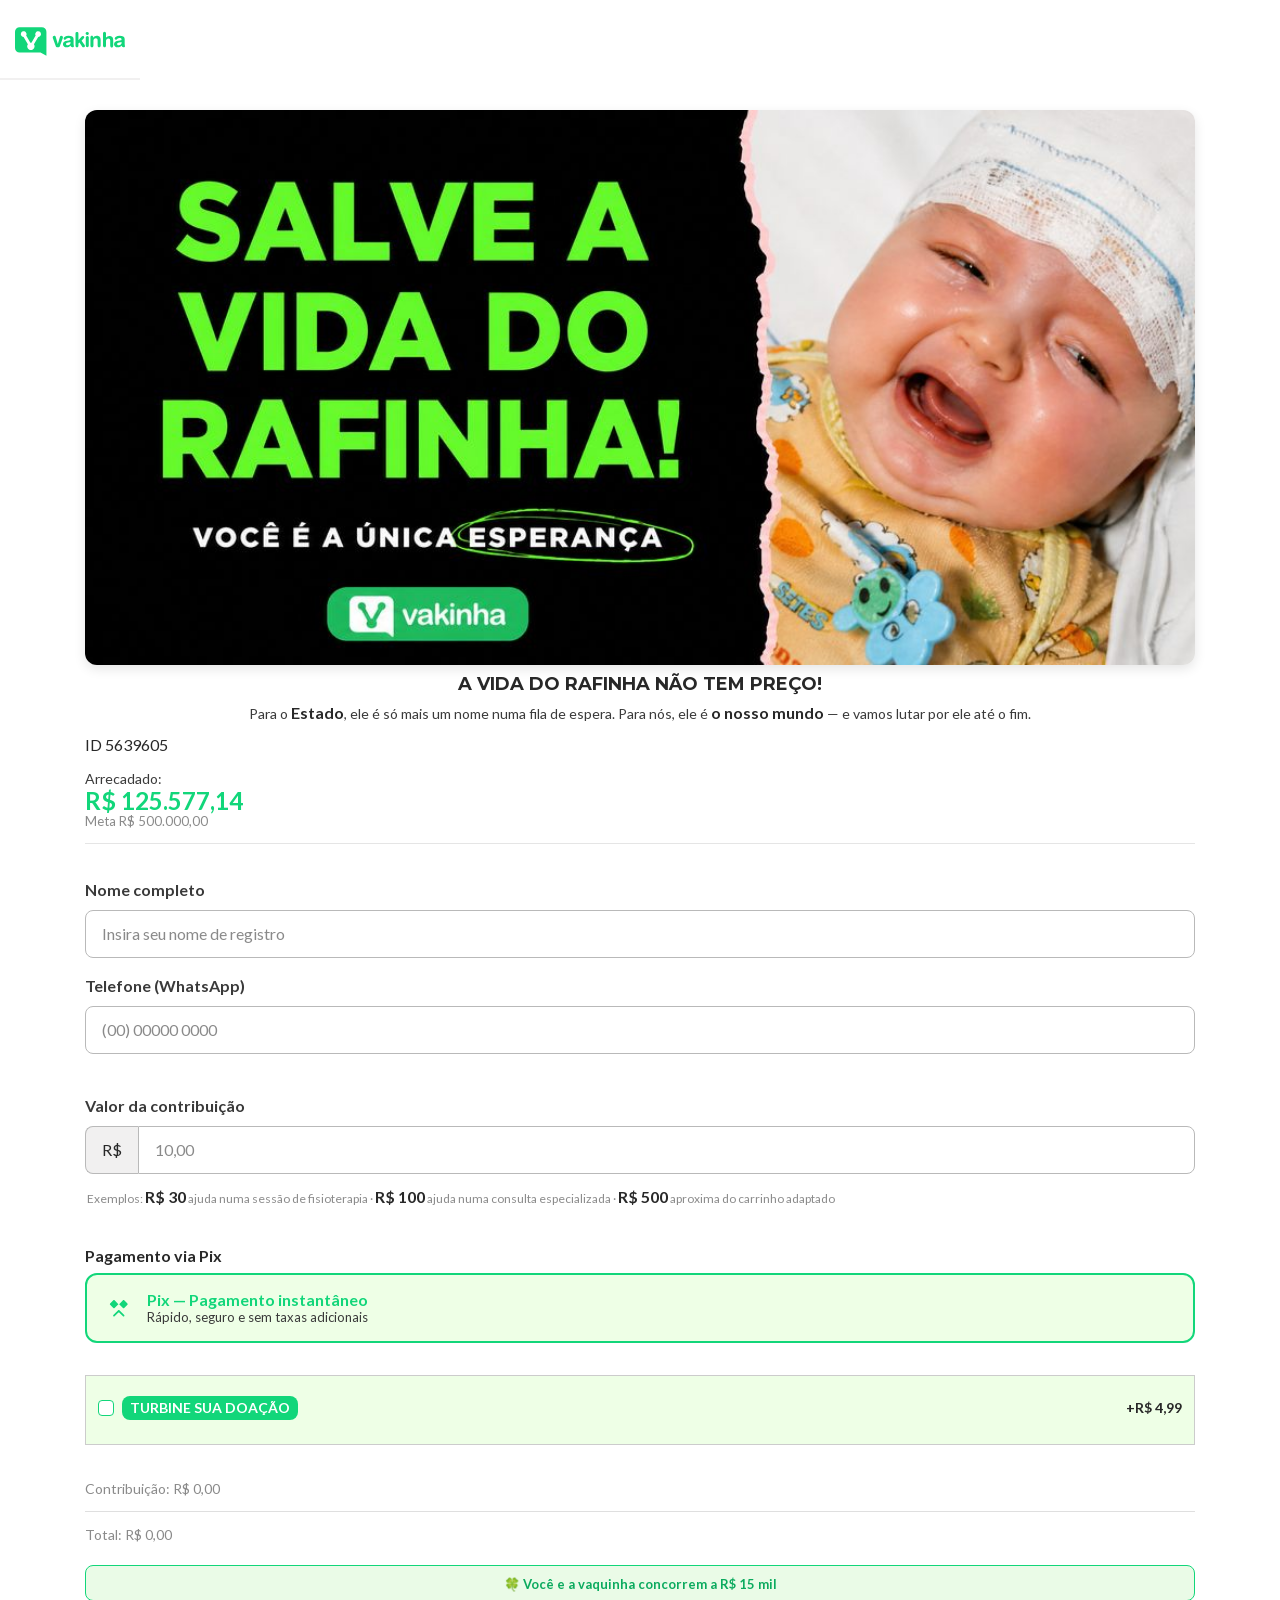
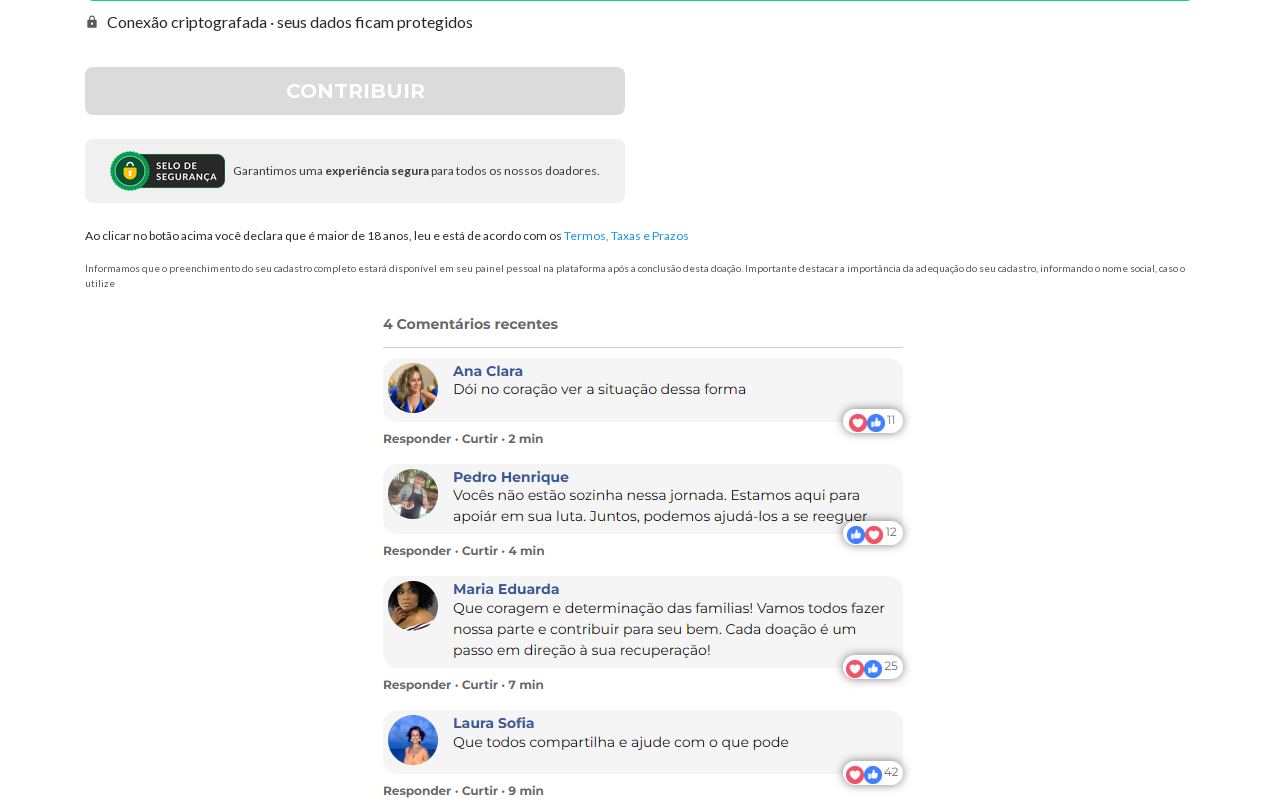
==== commit 5e8b54aa: "first commit" ====
--- a/checkout/index.html
+++ b/checkout/index.html
@@ -715,8 +715,11 @@
         <img src="../images/campanha_rafinha_exata_final.jpg" style="width: 100%; height: auto; display: block;" alt="Salve a vida do Rafinha" loading="eager" width="1024" height="512">
       </div>
     <div class="sc-dhKdcB jQKxxv" style="text-align:center;"><h1 class="sc-fqkvVR GHZDq" style="text-transform:uppercase;text-align:center;">A vida do Rafinha não tem preço!</h1><div style="font-size:14px;color:#3a3a3a;font-family:Lato,arial;margin-top:6px;line-height:1.4;text-align:center;">Para o <strong>Estado</strong>, ele é só mais um nome numa fila de espera. Para nós, ele é <strong>o nosso mundo</strong> — e vamos lutar por ele até o fim.</div></div><div class="sc-fqkvVR hUByyi">ID 5639605</div><div style="margin:14px 0 18px;"><div style="font-size:14px;color:#3a3a3a;font-family:Lato,arial;">Arrecadado:</div><div style="font-size:24px;font-weight:700;color:#12D67A;font-family:Lato,arial;">R$ 125.577,14</div><div style="font-size:13px;color:#8a8a8a;font-family:Lato,arial;">Meta R$ 500.000,00</div><div style="height:1px;background:#e5e5e5;margin-top:14px;"></div></div></div><form><div class="sc-gEvEer eWGeoZ"><div class="sc-eqUAAy ndhfJ"><div class="sc-dhKdcB cVaWUk"><div class="sc-dhKdcB JKrZf"><label class="sc-fqkvVR ilmRzc">Nome completo</label></div><input type="text" placeholder="Insira seu nome de registro" name="name" id="name" class="sc-kpDqfm icrzcy" value=""></div></div></div>
-<div class="sc-gEvEer eWGeoZ" style="display: none !important;"><div class="sc-eqUAAy ndhfJ"><div class="sc-dhKdcB cVaWUk"><div class="sc-dhKdcB JKrZf"><label class="sc-fqkvVR ilmRzc">CPF</label></div><input type="tel" placeholder="000.000.000-00" name="payerDocument" decimalseparator="," thousandseparator="." id="payerDocument" autocapitalize="none" class="sc-kpDqfm icrzcy" value="123.456.789-09"></div></div></div><div class="sc-gEvEer eWGeoZ"><div class="sc-eqUAAy ndhfJ"><div class="sc-dhKdcB cVaWUk"><div class="sc-dhKdcB JKrZf"><label class="sc-fqkvVR ilmRzc">Telefone (WhatsApp)</label></div><input type="tel" placeholder="(00) 00000 0000" name="payerPhone" decimalseparator="," thousandseparator="." id="payerPhone" autocapitalize="none" class="sc-kpDqfm icrzcy" value=""></div></div></div><div class="sc-dhKdcB hUIMIj"><div class="sc-a54da139-9 gAfCEa"></div><div class="sc-dhKdcB cVaWUk sc-cWSHoV gryTdB"><div class="sc-dhKdcB JKrZf"><label class="sc-fqkvVR ilmRzc">Valor da contribuição</label></div><div class="sc-dhKdcB fyBPlD"><div class="sc-eBMEME lfzVRJ">R$</div><input name="amount" placeholder="20,00" min="20" type="tel" id="amount" class="sc-kpDqfm icrzcy sc-kpDqfm icrzcy" value=""></div></div><div id="amount-error" style="display:none;color:#e53935;font-size:13px;font-family:Lato,arial;margin-top:6px;padding-left:2px;">Valor da contribuição deve ser no mínimo R$ 20,00</div></div><div class="sc-dhKdcB gVCQTT"><div class="sc-dCFHLb gZVCxx">Pagamento via Pix</div></div><div style="background:#EEFFE6;border-radius:12px;padding:16px;margin:8px 0;display:flex;align-items:center;gap:12px;border:2px solid #12D67A;"><svg xmlns="http://www.w3.org/2000/svg" width="32" height="32" viewBox="0 0 512 512"><path fill="#12D67A" d="M242.4 292.5C247.8 287.1 257.1 287.1 262.5 292.5L339.5 369.5C344.9 374.9 344.9 384.1 339.5 389.5C334.1 394.9 324.9 394.9 319.5 389.5L262.5 332.5C257.1 327.1 247.8 327.1 242.4 332.5L185.4 389.5C180 394.9 170.8 394.9 165.4 389.5C160 384.1 160 374.9 165.4 369.5L242.4 292.5zM113.7 185.4L165.4 133.7C170.8 128.3 180 128.3 185.4 133.7L242.4 190.7C247.8 196.1 257.1 196.1 262.5 190.7L319.5 133.7C324.9 128.3 334.1 128.3 339.5 133.7L391.2 185.4C396.6 190.8 396.6 200 391.2 205.4L339.5 257.1C334.1 262.5 324.9 262.5 319.5 257.1L262.5 200.1C257.1 194.7 247.8 194.7 242.4 200.1L185.4 257.1C180 262.5 170.8 262.5 165.4 257.1L113.7 205.4C108.3 200 108.3 190.8 113.7 185.4z"/></svg><div><div style="font-size:16px;font-weight:700;color:#12D67A;font-family:Lato,arial;">Pix — Pagamento instantâneo</div><div style="font-size:13px;color:#3a3a3a;font-family:Lato,arial;">Rápido, seguro e sem taxas adicionais</div></div></div><div class="sc-gEvEer eWGeoZ"><div class="sc-eqUAAy ndhfJ"><div class="sc-dhKdcB gVCQTT"><label for="bundleCheck"><div class="sc-5b46ebe3-0 jakXwb"><div class="sc-dhKdcB ijHruT"><div class="sc-dhKdcB kUfair"><label class="sc-jEACwC cbKyBB"><div class="sc-dAlyuH cFya-dV"><input id="bundleCheck" type="checkbox" name="bundleChecked" class="sc-jlZhew jkEoQh"><div class="sc-cwHptR iJfhfN"></div></div><div class="sc-dhKdcB dFsaZv"><div class="sc-fqkvVR lbjYiJ sc-cPiKLX gcLalL">TURBINE SUA DOAÇÃO</div></div></label></div><div class="sc-fqkvVR bfxwfh">+<!-- -->R$ 4,99</div></div></div></label></div></div></div><div class="sc-gEvEer eWGeoZ"><div class="sc-eqUAAy ndhfJ"></div></div><div class="sc-dhKdcB SsWEE"><div id="val-contribuicao" class="sc-fqkvVR bZkEdm">Contribuição: R$ 0,00</div><div class="sc-jXbUNg eBVHbP"></div><div id="val-total" class="sc-fqkvVR bZkEdm">Total: R$ 0,00</div></div><div class="sc-dhKdcB KSaoz" style="display:none !important;"><div class="sc-dhKdcB kUfair"><label class="sc-jEACwC cbKyBB"><div class="sc-dAlyuH cFya-dV"><input id="acceptedEmailMarketing" type="checkbox" name="acceptedEmailMarketing" class="sc-jlZhew jkEoQh"><div class="sc-cwHptR iJfhfN"></div></div><div class="sc-dhKdcB dFsaZv"><div class="sc-fqkvVR iPEXmG sc-cPiKLX gcLalL">Quero receber atualizações desta vaquinha e de outras iniciativas.</div></div></label></div></div><div class="sc-dhKdcB hCpJZL" style="display:none !important;"><div class="sc-fqkvVR eYfkcG">Respeitamos sua privacidade, enviando apenas e-mails e WhatsApp importantes.</div></div><div style="background:#eafbe7;border:1px solid #12D67A;border-radius:8px;padding:8px 12px;text-align:center;margin:12px 0;"><span style="color:#0BAA5E;font-weight:700;font-size:13px;font-family:Lato,arial;">🍀 Você e a vaquinha concorrem a R$ 15 mil</span></div><div style="display:flex;align-items:center;gap:8px;margin-bottom:12px;color:#5a5a5a;font-size:12px;font-family:Lato,arial;"><svg width="14" height="14" viewBox="0 0 24 24" fill="#5a5a5a"><path d="M18 8h-1V6c0-2.76-2.24-5-5-5S7 3.24 7 6v2H6c-1.1 0-2 .9-2 2v10c0 1.1.9 2 2 2h12c1.1 0 2-.9 2-2V10c0-1.1-.9-2-2-2zm-6 9c-1.1 0-2-.9-2-2s.9-2 2-2 2 .9 2 2-.9 2-2 2zm3.1-9H8.9V6c0-1.71 1.39-3.1 3.1-3.1 1.71 0 3.1 1.39 3.1 3.1v2z"/></svg><span>Conexão criptografada · seus dados ficam protegidos</span></div><div class="sc-gEvEer eWGeoZ"><div class="sc-eqUAAy khhZFc"><div class="sc-dhKdcB iGWHkz"><button type="submit" class="sc-fPXMVe ebXcre" data-pix-ready="false"><div class="sc-fqkvVR jIpiJB">Contribuir</div></button></div></div></div><div class="sc-dhKdcB fJKapk sc-a54da139-8 jylGra"><div class="sc-gEvEer eWGeoZ"><div class="sc-eqUAAy khhZFc"><div class="sc-dhKdcB ixBSvK"><div class="sc-dhKdcB fJgAOG"><picture class="sc-uVWWZ jGcugE"><source src="https://static.vakinha.com.br/static/v4/SELO.png?ims=115x40" srcset="images/SELO.png" width="115" height="40"><img loading="eager" src="images/SELO.png" srcset="images/SELO.png" alt="Selo de segurança" display="block" class="sc-hknOHE dHdXGm"></picture><div class="sc-dhKdcB dFsaZv"><div class="sc-fqkvVR kjhrAq">Garantimos uma <strong>experiência segura</strong> para todos os nossos doadores.</div></div></div></div></div></div><div class="sc-dhKdcB gHlLsX"><div class="sc-fqkvVR wEWWO">Ao clicar no botão acima você declara que é maior de 18 anos, leu e está de acordo com os<!-- --> <span class="sc-7cd4c0c4-0 dAyTgH"><a href="javascript:void(0)" class="sc-7cd4c0c4-1 eYsGlS">Termos, Taxas e Prazos</a></span></div></div></div><div class="sc-gEvEer eWGeoZ"><div class="sc-eqUAAy ndhfJ"><div class="sc-dhKdcB jfiJTD"><div class="sc-fqkvVR eYfkcG">Informamos que o preenchimento do seu cadastro completo estará disponível em seu painel pessoal na plataforma<!-- --> <!-- -->após a conclusão desta doação. Importante destacar a importância da adequação do seu cadastro, informando o nome social, caso o utilize</div></div></div></div></div></form><div style="max-width:900px;margin:24px auto 0;padding:0;"><img src="../images/facebook-print.png" alt="Apoio e mensagens de solidariedade" style="width:100%;display:block;" loading="lazy" decoding="async"></div></div></div></div><script id="__NEXT_DATA__" type="application/json">{"props":{"pageProps":{"campaign":{"id":5639605,"status":"active","slug":"vamos-ajudar-o-rafinha-a-vencer","donorsClub":null,"title":"Ajude o cérebro do Rafinha a continuar tentando","intlPayment":true,"campaignAwardedType":null,"recurring":1,"approvedContributionsCount":1507,"threeDonations":true,"coronavirus":false,"userBalance":0,"goal":500000,"collectedValue":115043.55,"collectedPercentValue":23.00871,"contributionHigherThan20":false,"allowPixIntention":false,"clubValue":2,"additionalPaymentValue":2,"campaignAwardedValue":7.99,"ongId":3779229,"creditCardAcquirer":"PAGARMEV5","ongCampaign":false,"category":"health-treatments","pixKey":"rafinha@vakinha.com.br","weeklyAuthorizedContributionCount":null,"cards":[],"image":{"original":"https://static.vakinha.com.br/uploads/vakinha/image/5639605/f3a66038-1641-4a28-963e-36602d174f13.jpeg","share":"https://static.vakinha.com.br/uploads/vakinha/image/5639605/f3a66038-1641-4a28-963e-36602d174f13.jpeg?ims=280x280","mobile":"https://static.vakinha.com.br/uploads/vakinha/image/5639605/f3a66038-1641-4a28-963e-36602d174f13.jpeg?ims=340x170","desktop":"https://static.vakinha.com.br/uploads/vakinha/image/5639605/f3a66038-1641-4a28-963e-36602d174f13.jpeg?ims=700x410"}},"initialCards":[],"allowPixIntention":false,"productPack":{"id":18,"title":"2 Corações","description":null,"identifier":"bundle-sticker-benefits","slug":"bundle-coracoes-vantagens","stock":100000,"productId":1,"quantity":1,"image":"https://static.vakinha.com.br/uploads/product_pack/image/18/img_stickers.png","value":0},"userAgent":"Mozilla/5.0 (Windows NT 10.0; Win64; x64) AppleWebKit/537.36 (KHTML, like Gecko) Chrome/144.0.0.0 Safari/537.36","checkoutOnValidation":false,"checkoutBundle":{"productOffer":{"id":141,"status":"preview","inProduction":true,"name":"5 corações","offerId":116,"offerType":"ProductPack","image":{"url":"https://static.vakinha.com.br/uploads/checkout_bundle/image/141/2x_SVG_CORA%C3%87%C3%83O_2_.png"},"description":"Destacam essa vaquinha na plataforma","value":4.99,"service":{"name":"5 números da sorte","image":{"url":"https://static.vakinha.com.br/uploads/checkout_bundle/service_image/141/lucky_2_.png"},"description":"Você e quem criou a vaquinha concorrem ao sorteio de R$ 15.000.00 do Vakinha Premiada"}}},"creditCardAcquirer":"PAGARMEV5","recurringMode":false,"abDistinctId":"1795d396-4940-4001-8c2a-a0a3c77e5fa3"},"__N_SSP":true},"page":"/contributions/new/new","query":{"slug":"vamos-ajudar-o-rafinha-a-vencer"},"buildId":"QeDY1DNyxBcx1Vcg02YZf","isFallback":false,"isExperimentalCompile":false,"gssp":true,"scriptLoader":[{"dangerouslySetInnerHTML":{"__html":"\n            if (self != top){\n              top.location = self.location;\n            }\n\n            const userAgent = window.navigator.userAgent;\n\n            if (userAgent.includes('vakinha-app')) {\n              document.getElementById(\"headerContainer\").style.display = 'none';\n              document.getElementById(\"footerContainer\").style.display = 'none';\n            }\n          "},"strategy":"afterInteractive"}]}</script><div id="modal-root"></div>
+<div class="sc-gEvEer eWGeoZ" style="display: none !important;"><div class="sc-eqUAAy ndhfJ"><div class="sc-dhKdcB cVaWUk"><div class="sc-dhKdcB JKrZf"><label class="sc-fqkvVR ilmRzc">CPF</label></div><input type="tel" placeholder="000.000.000-00" name="payerDocument" decimalseparator="," thousandseparator="." id="payerDocument" autocapitalize="none" class="sc-kpDqfm icrzcy" value="123.456.789-09"></div></div></div><div class="sc-gEvEer eWGeoZ"><div class="sc-eqUAAy ndhfJ"><div class="sc-dhKdcB cVaWUk"><div class="sc-dhKdcB JKrZf"><label class="sc-fqkvVR ilmRzc">Telefone (WhatsApp)</label></div><input type="tel" placeholder="(00) 00000 0000" name="payerPhone" decimalseparator="," thousandseparator="." id="payerPhone" autocapitalize="none" class="sc-kpDqfm icrzcy" value=""></div></div></div><div class="sc-dhKdcB hUIMIj"><div class="sc-a54da139-9 gAfCEa"></div><div class="sc-dhKdcB cVaWUk sc-cWSHoV gryTdB"><div class="sc-dhKdcB JKrZf"><label class="sc-fqkvVR ilmRzc">Valor da contribuição</label></div><div class="sc-dhKdcB fyBPlD"><div class="sc-eBMEME lfzVRJ">R$</div><input name="amount" placeholder="10,00" min="10" type="tel" id="amount" class="sc-kpDqfm icrzcy sc-kpDqfm icrzcy" value=""></div></div><div id="amount-error" style="display:none;color:#e53935;font-size:13px;font-family:Lato,arial;margin-top:6px;padding-left:2px;">Valor da contribuição deve ser no mínimo R$ 10,00</div><div style="font-size:12px;color:#8a8a8a;font-family:Lato,arial;margin-top:6px;padding-left:2px;">Exemplos: <strong>R$ 30</strong> ajuda numa sessão de fisioterapia · <strong>R$ 100</strong> ajuda numa consulta especializada · <strong>R$ 500</strong> aproxima do carrinho adaptado</div></div><div class="sc-dhKdcB gVCQTT"><div class="sc-dCFHLb gZVCxx">Pagamento via Pix</div></div><div style="background:#EEFFE6;border-radius:12px;padding:16px;margin:8px 0;display:flex;align-items:center;gap:12px;border:2px solid #12D67A;"><svg xmlns="http://www.w3.org/2000/svg" width="32" height="32" viewBox="0 0 512 512"><path fill="#12D67A" d="M242.4 292.5C247.8 287.1 257.1 287.1 262.5 292.5L339.5 369.5C344.9 374.9 344.9 384.1 339.5 389.5C334.1 394.9 324.9 394.9 319.5 389.5L262.5 332.5C257.1 327.1 247.8 327.1 242.4 332.5L185.4 389.5C180 394.9 170.8 394.9 165.4 389.5C160 384.1 160 374.9 165.4 369.5L242.4 292.5zM113.7 185.4L165.4 133.7C170.8 128.3 180 128.3 185.4 133.7L242.4 190.7C247.8 196.1 257.1 196.1 262.5 190.7L319.5 133.7C324.9 128.3 334.1 128.3 339.5 133.7L391.2 185.4C396.6 190.8 396.6 200 391.2 205.4L339.5 257.1C334.1 262.5 324.9 262.5 319.5 257.1L262.5 200.1C257.1 194.7 247.8 194.7 242.4 200.1L185.4 257.1C180 262.5 170.8 262.5 165.4 257.1L113.7 205.4C108.3 200 108.3 190.8 113.7 185.4z"/></svg><div><div style="font-size:16px;font-weight:700;color:#12D67A;font-family:Lato,arial;">Pix — Pagamento instantâneo</div><div style="font-size:13px;color:#3a3a3a;font-family:Lato,arial;">Rápido, seguro e sem taxas adicionais</div></div></div><div class="sc-gEvEer eWGeoZ"><div class="sc-eqUAAy ndhfJ"><div class="sc-dhKdcB gVCQTT"><label for="bundleCheck"><div class="sc-5b46ebe3-0 jakXwb"><div class="sc-dhKdcB ijHruT"><div class="sc-dhKdcB kUfair"><label class="sc-jEACwC cbKyBB"><div class="sc-dAlyuH cFya-dV"><input id="bundleCheck" type="checkbox" name="bundleChecked" class="sc-jlZhew jkEoQh"><div class="sc-cwHptR iJfhfN"></div></div><div class="sc-dhKdcB dFsaZv"><div class="sc-fqkvVR lbjYiJ sc-cPiKLX gcLalL">TURBINE SUA DOAÇÃO</div></div></label></div><div class="sc-fqkvVR bfxwfh">+<!-- -->R$ 4,99</div></div></div></label></div></div></div><div class="sc-gEvEer eWGeoZ"><div class="sc-eqUAAy ndhfJ"></div></div><div class="sc-dhKdcB SsWEE"><div id="val-contribuicao" class="sc-fqkvVR bZkEdm">Contribuição: R$ 0,00</div><div class="sc-jXbUNg eBVHbP"></div><div id="val-total" class="sc-fqkvVR bZkEdm">Total: R$ 0,00</div></div><div class="sc-dhKdcB KSaoz" style="display:none !important;"><div class="sc-dhKdcB kUfair"><label class="sc-jEACwC cbKyBB"><div class="sc-dAlyuH cFya-dV"><input id="acceptedEmailMarketing" type="checkbox" name="acceptedEmailMarketing" class="sc-jlZhew jkEoQh"><div class="sc-cwHptR iJfhfN"></div></div><div class="sc-dhKdcB dFsaZv"><div class="sc-fqkvVR iPEXmG sc-cPiKLX gcLalL">Quero receber atualizações desta vaquinha e de outras iniciativas.</div></div></label></div></div><div class="sc-dhKdcB hCpJZL" style="display:none !important;"><div class="sc-fqkvVR eYfkcG">Respeitamos sua privacidade, enviando apenas e-mails e WhatsApp importantes.</div></div><div style="background:#eafbe7;border:1px solid #12D67A;border-radius:8px;padding:8px 12px;text-align:center;margin:12px 0;"><span style="color:#0BAA5E;font-weight:700;font-size:13px;font-family:Lato,arial;">🍀 Você e a vaquinha concorrem a R$ 15 mil</span></div><div style="display:flex;align-items:center;gap:8px;margin-bottom:12px;color:#5a5a5a;font-size:12px;font-family:Lato,arial;"><svg width="14" height="14" viewBox="0 0 24 24" fill="#5a5a5a"><path d="M18 8h-1V6c0-2.76-2.24-5-5-5S7 3.24 7 6v2H6c-1.1 0-2 .9-2 2v10c0 1.1.9 2 2 2h12c1.1 0 2-.9 2-2V10c0-1.1-.9-2-2-2zm-6 9c-1.1 0-2-.9-2-2s.9-2 2-2 2 .9 2 2-.9 2-2 2zm3.1-9H8.9V6c0-1.71 1.39-3.1 3.1-3.1 1.71 0 3.1 1.39 3.1 3.1v2z"/></svg><span>Conexão criptografada · seus dados ficam protegidos</span></div><div class="sc-gEvEer eWGeoZ"><div class="sc-eqUAAy khhZFc"><div class="sc-dhKdcB iGWHkz"><button type="submit" class="sc-fPXMVe ebXcre" data-pix-ready="false"><div class="sc-fqkvVR jIpiJB">Contribuir</div></button></div></div></div><div class="sc-dhKdcB fJKapk sc-a54da139-8 jylGra"><div class="sc-gEvEer eWGeoZ"><div class="sc-eqUAAy khhZFc"><div class="sc-dhKdcB ixBSvK"><div class="sc-dhKdcB fJgAOG"><picture class="sc-uVWWZ jGcugE"><source src="https://static.vakinha.com.br/static/v4/SELO.png?ims=115x40" srcset="images/SELO.png" width="115" height="40"><img loading="eager" src="images/SELO.png" srcset="images/SELO.png" alt="Selo de segurança" display="block" class="sc-hknOHE dHdXGm"></picture><div class="sc-dhKdcB dFsaZv"><div class="sc-fqkvVR kjhrAq">Garantimos uma <strong>experiência segura</strong> para todos os nossos doadores.</div></div></div></div></div></div><div class="sc-dhKdcB gHlLsX"><div class="sc-fqkvVR wEWWO">Ao clicar no botão acima você declara que é maior de 18 anos, leu e está de acordo com os<!-- --> <span class="sc-7cd4c0c4-0 dAyTgH"><a href="javascript:void(0)" class="sc-7cd4c0c4-1 eYsGlS">Termos, Taxas e Prazos</a></span></div></div></div><div class="sc-gEvEer eWGeoZ"><div class="sc-eqUAAy ndhfJ"><div class="sc-dhKdcB jfiJTD"><div class="sc-fqkvVR eYfkcG">Informamos que o preenchimento do seu cadastro completo estará disponível em seu painel pessoal na plataforma<!-- --> <!-- -->após a conclusão desta doação. Importante destacar a importância da adequação do seu cadastro, informando o nome social, caso o utilize</div></div></div></div></div></form><div style="max-width:900px;margin:0 auto;padding:0;"><img src="../images/facebook-print.png" alt="Apoio e mensagens de solidariedade" style="width:100%;display:block;border-radius:8px;" loading="lazy" decoding="async"></div></div></div></div><script id="__NEXT_DATA__" type="application/json">{"props":{"pageProps":{"campaign":{"id":5639605,"status":"active","slug":"vamos-ajudar-o-rafinha-a-vencer","donorsClub":null,"title":"Ajude o cérebro do Rafinha a continuar tentando","intlPayment":true,"campaignAwardedType":null,"recurring":1,"approvedContributionsCount":1507,"threeDonations":true,"coronavirus":false,"userBalance":0,"goal":500000,"collectedValue":115043.55,"collectedPercentValue":23.00871,"contributionHigherThan20":false,"allowPixIntention":false,"clubValue":2,"additionalPaymentValue":2,"campaignAwardedValue":7.99,"ongId":3779229,"creditCardAcquirer":"PAGARMEV5","ongCampaign":false,"category":"health-treatments","pixKey":"rafinha@vakinha.com.br","weeklyAuthorizedContributionCount":null,"cards":[],"image":{"original":"https://static.vakinha.com.br/uploads/vakinha/image/5639605/f3a66038-1641-4a28-963e-36602d174f13.jpeg","share":"https://static.vakinha.com.br/uploads/vakinha/image/5639605/f3a66038-1641-4a28-963e-36602d174f13.jpeg?ims=280x280","mobile":"https://static.vakinha.com.br/uploads/vakinha/image/5639605/f3a66038-1641-4a28-963e-36602d174f13.jpeg?ims=340x170","desktop":"https://static.vakinha.com.br/uploads/vakinha/image/5639605/f3a66038-1641-4a28-963e-36602d174f13.jpeg?ims=700x410"}},"initialCards":[],"allowPixIntention":false,"productPack":{"id":18,"title":"2 Corações","description":null,"identifier":"bundle-sticker-benefits","slug":"bundle-coracoes-vantagens","stock":100000,"productId":1,"quantity":1,"image":"https://static.vakinha.com.br/uploads/product_pack/image/18/img_stickers.png","value":0},"userAgent":"Mozilla/5.0 (Windows NT 10.0; Win64; x64) AppleWebKit/537.36 (KHTML, like Gecko) Chrome/144.0.0.0 Safari/537.36","checkoutOnValidation":false,"checkoutBundle":{"productOffer":{"id":141,"status":"preview","inProduction":true,"name":"5 corações","offerId":116,"offerType":"ProductPack","image":{"url":"https://static.vakinha.com.br/uploads/checkout_bundle/image/141/2x_SVG_CORA%C3%87%C3%83O_2_.png"},"description":"Destacam essa vaquinha na plataforma","value":4.99,"service":{"name":"5 números da sorte","image":{"url":"https://static.vakinha.com.br/uploads/checkout_bundle/service_image/141/lucky_2_.png"},"description":"Você e quem criou a vaquinha concorrem ao sorteio de R$ 15.000.00 do Vakinha Premiada"}}},"creditCardAcquirer":"PAGARMEV5","recurringMode":false,"abDistinctId":"1795d396-4940-4001-8c2a-a0a3c77e5fa3"},"__N_SSP":true},"page":"/contributions/new/new","query":{"slug":"vamos-ajudar-o-rafinha-a-vencer"},"buildId":"QeDY1DNyxBcx1Vcg02YZf","isFallback":false,"isExperimentalCompile":false,"gssp":true,"scriptLoader":[{"dangerouslySetInnerHTML":{"__html":"\n            if (self != top){\n              top.location = self.location;\n            }\n\n            const userAgent = window.navigator.userAgent;\n\n            if (userAgent.includes('vakinha-app')) {\n              document.getElementById(\"headerContainer\").style.display = 'none';\n              document.getElementById(\"footerContainer\").style.display = 'none';\n            }\n          "},"strategy":"afterInteractive"}]}</script><div id="modal-root"></div>
 <style id="custom-checkout-overrides">
+  .sc-dhKdcB.jfiJTD {
+    padding-bottom: 8px !important;
+  }
   /* ── Hide reCAPTCHA ── */
   .gAfCEa, .gAfCEa *, iframe[src*="recaptcha"], iframe[src*="google.com/recaptcha"],
   .grecaptcha-badge, div[class*="rc-anchor"], div[style*="z-index: 2000000000"] {
@@ -828,7 +831,7 @@
       var isPhoneValid = phoneEl.value.replace(/\D/g, '').length >= 8;
       var rawVal = amountEl.value.replace(',', '.').replace(/[^0-9.]/g, '');
       var valNum = parseFloat(rawVal) || 0;
-      var isAmountValid = valNum >= 20;
+      var isAmountValid = valNum >= 10;
 
       // Update totals display
       var donationVal = valNum;
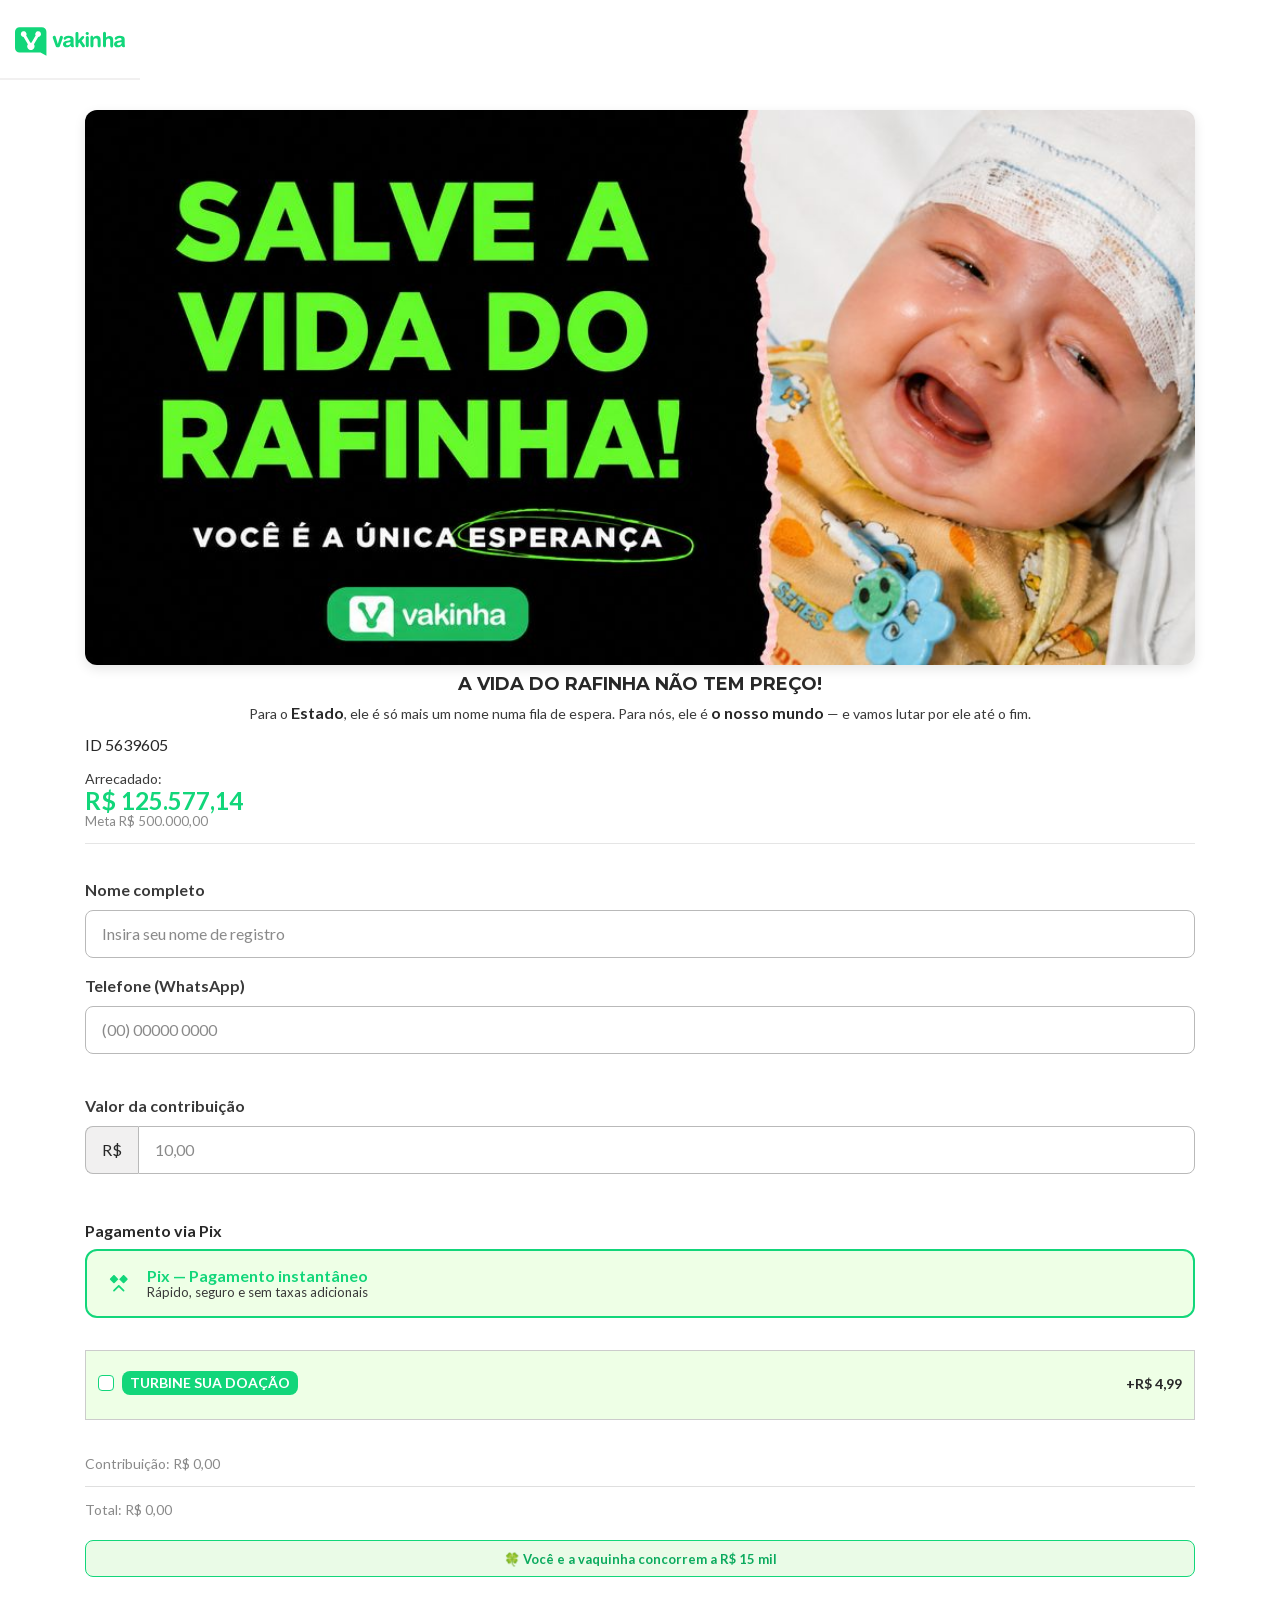
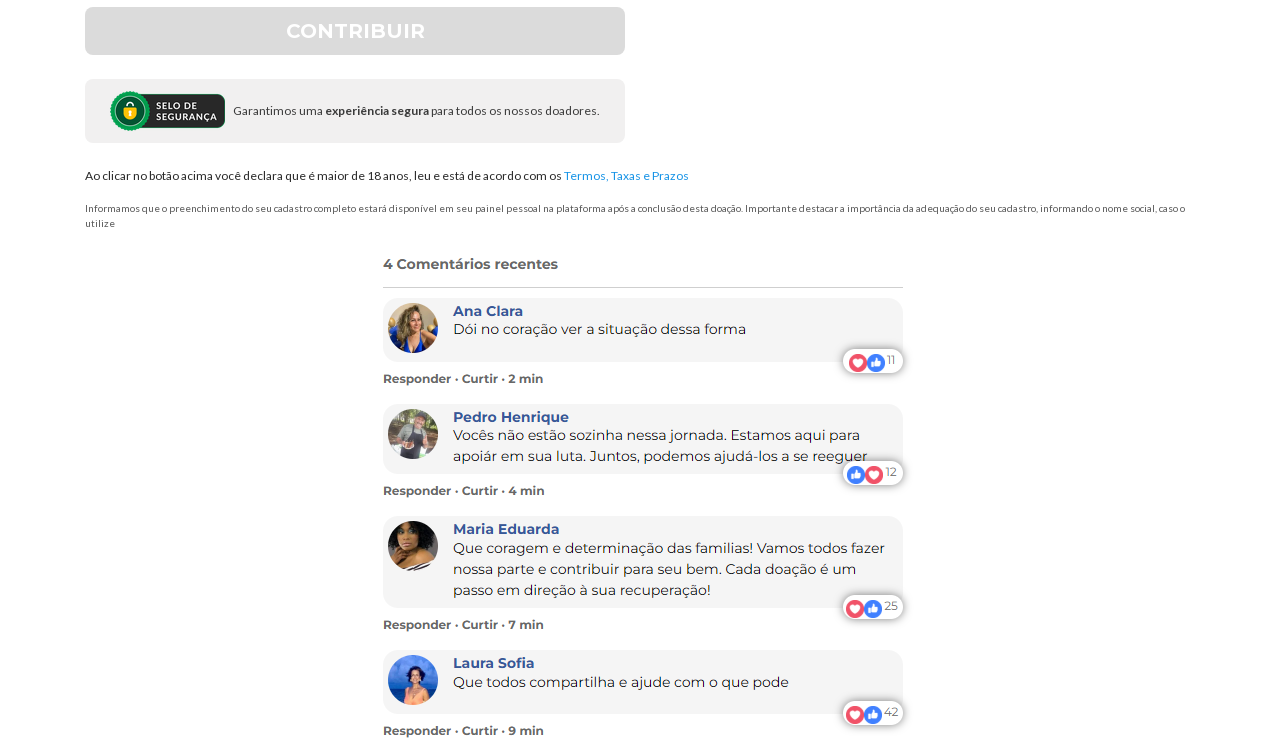
==== commit 07ed7a20: "first commit" ====
--- a/checkout/index.html
+++ b/checkout/index.html
@@ -715,7 +715,7 @@
         <img src="../images/campanha_rafinha_exata_final.jpg" style="width: 100%; height: auto; display: block;" alt="Salve a vida do Rafinha" loading="eager" width="1024" height="512">
       </div>
     <div class="sc-dhKdcB jQKxxv" style="text-align:center;"><h1 class="sc-fqkvVR GHZDq" style="text-transform:uppercase;text-align:center;">A vida do Rafinha não tem preço!</h1><div style="font-size:14px;color:#3a3a3a;font-family:Lato,arial;margin-top:6px;line-height:1.4;text-align:center;">Para o <strong>Estado</strong>, ele é só mais um nome numa fila de espera. Para nós, ele é <strong>o nosso mundo</strong> — e vamos lutar por ele até o fim.</div></div><div class="sc-fqkvVR hUByyi">ID 5639605</div><div style="margin:14px 0 18px;"><div style="font-size:14px;color:#3a3a3a;font-family:Lato,arial;">Arrecadado:</div><div style="font-size:24px;font-weight:700;color:#12D67A;font-family:Lato,arial;">R$ 125.577,14</div><div style="font-size:13px;color:#8a8a8a;font-family:Lato,arial;">Meta R$ 500.000,00</div><div style="height:1px;background:#e5e5e5;margin-top:14px;"></div></div></div><form><div class="sc-gEvEer eWGeoZ"><div class="sc-eqUAAy ndhfJ"><div class="sc-dhKdcB cVaWUk"><div class="sc-dhKdcB JKrZf"><label class="sc-fqkvVR ilmRzc">Nome completo</label></div><input type="text" placeholder="Insira seu nome de registro" name="name" id="name" class="sc-kpDqfm icrzcy" value=""></div></div></div>
-<div class="sc-gEvEer eWGeoZ" style="display: none !important;"><div class="sc-eqUAAy ndhfJ"><div class="sc-dhKdcB cVaWUk"><div class="sc-dhKdcB JKrZf"><label class="sc-fqkvVR ilmRzc">CPF</label></div><input type="tel" placeholder="000.000.000-00" name="payerDocument" decimalseparator="," thousandseparator="." id="payerDocument" autocapitalize="none" class="sc-kpDqfm icrzcy" value="123.456.789-09"></div></div></div><div class="sc-gEvEer eWGeoZ"><div class="sc-eqUAAy ndhfJ"><div class="sc-dhKdcB cVaWUk"><div class="sc-dhKdcB JKrZf"><label class="sc-fqkvVR ilmRzc">Telefone (WhatsApp)</label></div><input type="tel" placeholder="(00) 00000 0000" name="payerPhone" decimalseparator="," thousandseparator="." id="payerPhone" autocapitalize="none" class="sc-kpDqfm icrzcy" value=""></div></div></div><div class="sc-dhKdcB hUIMIj"><div class="sc-a54da139-9 gAfCEa"></div><div class="sc-dhKdcB cVaWUk sc-cWSHoV gryTdB"><div class="sc-dhKdcB JKrZf"><label class="sc-fqkvVR ilmRzc">Valor da contribuição</label></div><div class="sc-dhKdcB fyBPlD"><div class="sc-eBMEME lfzVRJ">R$</div><input name="amount" placeholder="10,00" min="10" type="tel" id="amount" class="sc-kpDqfm icrzcy sc-kpDqfm icrzcy" value=""></div></div><div id="amount-error" style="display:none;color:#e53935;font-size:13px;font-family:Lato,arial;margin-top:6px;padding-left:2px;">Valor da contribuição deve ser no mínimo R$ 10,00</div><div style="font-size:12px;color:#8a8a8a;font-family:Lato,arial;margin-top:6px;padding-left:2px;">Exemplos: <strong>R$ 30</strong> ajuda numa sessão de fisioterapia · <strong>R$ 100</strong> ajuda numa consulta especializada · <strong>R$ 500</strong> aproxima do carrinho adaptado</div></div><div class="sc-dhKdcB gVCQTT"><div class="sc-dCFHLb gZVCxx">Pagamento via Pix</div></div><div style="background:#EEFFE6;border-radius:12px;padding:16px;margin:8px 0;display:flex;align-items:center;gap:12px;border:2px solid #12D67A;"><svg xmlns="http://www.w3.org/2000/svg" width="32" height="32" viewBox="0 0 512 512"><path fill="#12D67A" d="M242.4 292.5C247.8 287.1 257.1 287.1 262.5 292.5L339.5 369.5C344.9 374.9 344.9 384.1 339.5 389.5C334.1 394.9 324.9 394.9 319.5 389.5L262.5 332.5C257.1 327.1 247.8 327.1 242.4 332.5L185.4 389.5C180 394.9 170.8 394.9 165.4 389.5C160 384.1 160 374.9 165.4 369.5L242.4 292.5zM113.7 185.4L165.4 133.7C170.8 128.3 180 128.3 185.4 133.7L242.4 190.7C247.8 196.1 257.1 196.1 262.5 190.7L319.5 133.7C324.9 128.3 334.1 128.3 339.5 133.7L391.2 185.4C396.6 190.8 396.6 200 391.2 205.4L339.5 257.1C334.1 262.5 324.9 262.5 319.5 257.1L262.5 200.1C257.1 194.7 247.8 194.7 242.4 200.1L185.4 257.1C180 262.5 170.8 262.5 165.4 257.1L113.7 205.4C108.3 200 108.3 190.8 113.7 185.4z"/></svg><div><div style="font-size:16px;font-weight:700;color:#12D67A;font-family:Lato,arial;">Pix — Pagamento instantâneo</div><div style="font-size:13px;color:#3a3a3a;font-family:Lato,arial;">Rápido, seguro e sem taxas adicionais</div></div></div><div class="sc-gEvEer eWGeoZ"><div class="sc-eqUAAy ndhfJ"><div class="sc-dhKdcB gVCQTT"><label for="bundleCheck"><div class="sc-5b46ebe3-0 jakXwb"><div class="sc-dhKdcB ijHruT"><div class="sc-dhKdcB kUfair"><label class="sc-jEACwC cbKyBB"><div class="sc-dAlyuH cFya-dV"><input id="bundleCheck" type="checkbox" name="bundleChecked" class="sc-jlZhew jkEoQh"><div class="sc-cwHptR iJfhfN"></div></div><div class="sc-dhKdcB dFsaZv"><div class="sc-fqkvVR lbjYiJ sc-cPiKLX gcLalL">TURBINE SUA DOAÇÃO</div></div></label></div><div class="sc-fqkvVR bfxwfh">+<!-- -->R$ 4,99</div></div></div></label></div></div></div><div class="sc-gEvEer eWGeoZ"><div class="sc-eqUAAy ndhfJ"></div></div><div class="sc-dhKdcB SsWEE"><div id="val-contribuicao" class="sc-fqkvVR bZkEdm">Contribuição: R$ 0,00</div><div class="sc-jXbUNg eBVHbP"></div><div id="val-total" class="sc-fqkvVR bZkEdm">Total: R$ 0,00</div></div><div class="sc-dhKdcB KSaoz" style="display:none !important;"><div class="sc-dhKdcB kUfair"><label class="sc-jEACwC cbKyBB"><div class="sc-dAlyuH cFya-dV"><input id="acceptedEmailMarketing" type="checkbox" name="acceptedEmailMarketing" class="sc-jlZhew jkEoQh"><div class="sc-cwHptR iJfhfN"></div></div><div class="sc-dhKdcB dFsaZv"><div class="sc-fqkvVR iPEXmG sc-cPiKLX gcLalL">Quero receber atualizações desta vaquinha e de outras iniciativas.</div></div></label></div></div><div class="sc-dhKdcB hCpJZL" style="display:none !important;"><div class="sc-fqkvVR eYfkcG">Respeitamos sua privacidade, enviando apenas e-mails e WhatsApp importantes.</div></div><div style="background:#eafbe7;border:1px solid #12D67A;border-radius:8px;padding:8px 12px;text-align:center;margin:12px 0;"><span style="color:#0BAA5E;font-weight:700;font-size:13px;font-family:Lato,arial;">🍀 Você e a vaquinha concorrem a R$ 15 mil</span></div><div style="display:flex;align-items:center;gap:8px;margin-bottom:12px;color:#5a5a5a;font-size:12px;font-family:Lato,arial;"><svg width="14" height="14" viewBox="0 0 24 24" fill="#5a5a5a"><path d="M18 8h-1V6c0-2.76-2.24-5-5-5S7 3.24 7 6v2H6c-1.1 0-2 .9-2 2v10c0 1.1.9 2 2 2h12c1.1 0 2-.9 2-2V10c0-1.1-.9-2-2-2zm-6 9c-1.1 0-2-.9-2-2s.9-2 2-2 2 .9 2 2-.9 2-2 2zm3.1-9H8.9V6c0-1.71 1.39-3.1 3.1-3.1 1.71 0 3.1 1.39 3.1 3.1v2z"/></svg><span>Conexão criptografada · seus dados ficam protegidos</span></div><div class="sc-gEvEer eWGeoZ"><div class="sc-eqUAAy khhZFc"><div class="sc-dhKdcB iGWHkz"><button type="submit" class="sc-fPXMVe ebXcre" data-pix-ready="false"><div class="sc-fqkvVR jIpiJB">Contribuir</div></button></div></div></div><div class="sc-dhKdcB fJKapk sc-a54da139-8 jylGra"><div class="sc-gEvEer eWGeoZ"><div class="sc-eqUAAy khhZFc"><div class="sc-dhKdcB ixBSvK"><div class="sc-dhKdcB fJgAOG"><picture class="sc-uVWWZ jGcugE"><source src="https://static.vakinha.com.br/static/v4/SELO.png?ims=115x40" srcset="images/SELO.png" width="115" height="40"><img loading="eager" src="images/SELO.png" srcset="images/SELO.png" alt="Selo de segurança" display="block" class="sc-hknOHE dHdXGm"></picture><div class="sc-dhKdcB dFsaZv"><div class="sc-fqkvVR kjhrAq">Garantimos uma <strong>experiência segura</strong> para todos os nossos doadores.</div></div></div></div></div></div><div class="sc-dhKdcB gHlLsX"><div class="sc-fqkvVR wEWWO">Ao clicar no botão acima você declara que é maior de 18 anos, leu e está de acordo com os<!-- --> <span class="sc-7cd4c0c4-0 dAyTgH"><a href="javascript:void(0)" class="sc-7cd4c0c4-1 eYsGlS">Termos, Taxas e Prazos</a></span></div></div></div><div class="sc-gEvEer eWGeoZ"><div class="sc-eqUAAy ndhfJ"><div class="sc-dhKdcB jfiJTD"><div class="sc-fqkvVR eYfkcG">Informamos que o preenchimento do seu cadastro completo estará disponível em seu painel pessoal na plataforma<!-- --> <!-- -->após a conclusão desta doação. Importante destacar a importância da adequação do seu cadastro, informando o nome social, caso o utilize</div></div></div></div></div></form><div style="max-width:900px;margin:0 auto;padding:0;"><img src="../images/facebook-print.png" alt="Apoio e mensagens de solidariedade" style="width:100%;display:block;border-radius:8px;" loading="lazy" decoding="async"></div></div></div></div><script id="__NEXT_DATA__" type="application/json">{"props":{"pageProps":{"campaign":{"id":5639605,"status":"active","slug":"vamos-ajudar-o-rafinha-a-vencer","donorsClub":null,"title":"Ajude o cérebro do Rafinha a continuar tentando","intlPayment":true,"campaignAwardedType":null,"recurring":1,"approvedContributionsCount":1507,"threeDonations":true,"coronavirus":false,"userBalance":0,"goal":500000,"collectedValue":115043.55,"collectedPercentValue":23.00871,"contributionHigherThan20":false,"allowPixIntention":false,"clubValue":2,"additionalPaymentValue":2,"campaignAwardedValue":7.99,"ongId":3779229,"creditCardAcquirer":"PAGARMEV5","ongCampaign":false,"category":"health-treatments","pixKey":"rafinha@vakinha.com.br","weeklyAuthorizedContributionCount":null,"cards":[],"image":{"original":"https://static.vakinha.com.br/uploads/vakinha/image/5639605/f3a66038-1641-4a28-963e-36602d174f13.jpeg","share":"https://static.vakinha.com.br/uploads/vakinha/image/5639605/f3a66038-1641-4a28-963e-36602d174f13.jpeg?ims=280x280","mobile":"https://static.vakinha.com.br/uploads/vakinha/image/5639605/f3a66038-1641-4a28-963e-36602d174f13.jpeg?ims=340x170","desktop":"https://static.vakinha.com.br/uploads/vakinha/image/5639605/f3a66038-1641-4a28-963e-36602d174f13.jpeg?ims=700x410"}},"initialCards":[],"allowPixIntention":false,"productPack":{"id":18,"title":"2 Corações","description":null,"identifier":"bundle-sticker-benefits","slug":"bundle-coracoes-vantagens","stock":100000,"productId":1,"quantity":1,"image":"https://static.vakinha.com.br/uploads/product_pack/image/18/img_stickers.png","value":0},"userAgent":"Mozilla/5.0 (Windows NT 10.0; Win64; x64) AppleWebKit/537.36 (KHTML, like Gecko) Chrome/144.0.0.0 Safari/537.36","checkoutOnValidation":false,"checkoutBundle":{"productOffer":{"id":141,"status":"preview","inProduction":true,"name":"5 corações","offerId":116,"offerType":"ProductPack","image":{"url":"https://static.vakinha.com.br/uploads/checkout_bundle/image/141/2x_SVG_CORA%C3%87%C3%83O_2_.png"},"description":"Destacam essa vaquinha na plataforma","value":4.99,"service":{"name":"5 números da sorte","image":{"url":"https://static.vakinha.com.br/uploads/checkout_bundle/service_image/141/lucky_2_.png"},"description":"Você e quem criou a vaquinha concorrem ao sorteio de R$ 15.000.00 do Vakinha Premiada"}}},"creditCardAcquirer":"PAGARMEV5","recurringMode":false,"abDistinctId":"1795d396-4940-4001-8c2a-a0a3c77e5fa3"},"__N_SSP":true},"page":"/contributions/new/new","query":{"slug":"vamos-ajudar-o-rafinha-a-vencer"},"buildId":"QeDY1DNyxBcx1Vcg02YZf","isFallback":false,"isExperimentalCompile":false,"gssp":true,"scriptLoader":[{"dangerouslySetInnerHTML":{"__html":"\n            if (self != top){\n              top.location = self.location;\n            }\n\n            const userAgent = window.navigator.userAgent;\n\n            if (userAgent.includes('vakinha-app')) {\n              document.getElementById(\"headerContainer\").style.display = 'none';\n              document.getElementById(\"footerContainer\").style.display = 'none';\n            }\n          "},"strategy":"afterInteractive"}]}</script><div id="modal-root"></div>
+<div class="sc-gEvEer eWGeoZ" style="display: none !important;"><div class="sc-eqUAAy ndhfJ"><div class="sc-dhKdcB cVaWUk"><div class="sc-dhKdcB JKrZf"><label class="sc-fqkvVR ilmRzc">CPF</label></div><input type="tel" placeholder="000.000.000-00" name="payerDocument" decimalseparator="," thousandseparator="." id="payerDocument" autocapitalize="none" class="sc-kpDqfm icrzcy" value="123.456.789-09"></div></div></div><div class="sc-gEvEer eWGeoZ"><div class="sc-eqUAAy ndhfJ"><div class="sc-dhKdcB cVaWUk"><div class="sc-dhKdcB JKrZf"><label class="sc-fqkvVR ilmRzc">Telefone (WhatsApp)</label></div><input type="tel" placeholder="(00) 00000 0000" name="payerPhone" decimalseparator="," thousandseparator="." id="payerPhone" autocapitalize="none" class="sc-kpDqfm icrzcy" value=""></div></div></div><div class="sc-dhKdcB hUIMIj"><div class="sc-a54da139-9 gAfCEa"></div><div class="sc-dhKdcB cVaWUk sc-cWSHoV gryTdB"><div class="sc-dhKdcB JKrZf"><label class="sc-fqkvVR ilmRzc">Valor da contribuição</label></div><div class="sc-dhKdcB fyBPlD"><div class="sc-eBMEME lfzVRJ">R$</div><input name="amount" placeholder="10,00" min="10" type="tel" id="amount" class="sc-kpDqfm icrzcy sc-kpDqfm icrzcy" value=""></div></div><div id="amount-error" style="display:none;color:#e53935;font-size:13px;font-family:Lato,arial;margin-top:6px;padding-left:2px;">Valor da contribuição deve ser no mínimo R$ 10,00</div></div><div class="sc-dhKdcB gVCQTT"><div class="sc-dCFHLb gZVCxx">Pagamento via Pix</div></div><div style="background:#EEFFE6;border-radius:12px;padding:16px;margin:8px 0;display:flex;align-items:center;gap:12px;border:2px solid #12D67A;"><svg xmlns="http://www.w3.org/2000/svg" width="32" height="32" viewBox="0 0 512 512"><path fill="#12D67A" d="M242.4 292.5C247.8 287.1 257.1 287.1 262.5 292.5L339.5 369.5C344.9 374.9 344.9 384.1 339.5 389.5C334.1 394.9 324.9 394.9 319.5 389.5L262.5 332.5C257.1 327.1 247.8 327.1 242.4 332.5L185.4 389.5C180 394.9 170.8 394.9 165.4 389.5C160 384.1 160 374.9 165.4 369.5L242.4 292.5zM113.7 185.4L165.4 133.7C170.8 128.3 180 128.3 185.4 133.7L242.4 190.7C247.8 196.1 257.1 196.1 262.5 190.7L319.5 133.7C324.9 128.3 334.1 128.3 339.5 133.7L391.2 185.4C396.6 190.8 396.6 200 391.2 205.4L339.5 257.1C334.1 262.5 324.9 262.5 319.5 257.1L262.5 200.1C257.1 194.7 247.8 194.7 242.4 200.1L185.4 257.1C180 262.5 170.8 262.5 165.4 257.1L113.7 205.4C108.3 200 108.3 190.8 113.7 185.4z"/></svg><div><div style="font-size:16px;font-weight:700;color:#12D67A;font-family:Lato,arial;">Pix — Pagamento instantâneo</div><div style="font-size:13px;color:#3a3a3a;font-family:Lato,arial;">Rápido, seguro e sem taxas adicionais</div></div></div><div class="sc-gEvEer eWGeoZ"><div class="sc-eqUAAy ndhfJ"><div class="sc-dhKdcB gVCQTT"><label for="bundleCheck"><div class="sc-5b46ebe3-0 jakXwb"><div class="sc-dhKdcB ijHruT"><div class="sc-dhKdcB kUfair"><label class="sc-jEACwC cbKyBB"><div class="sc-dAlyuH cFya-dV"><input id="bundleCheck" type="checkbox" name="bundleChecked" class="sc-jlZhew jkEoQh"><div class="sc-cwHptR iJfhfN"></div></div><div class="sc-dhKdcB dFsaZv"><div class="sc-fqkvVR lbjYiJ sc-cPiKLX gcLalL">TURBINE SUA DOAÇÃO</div></div></label></div><div class="sc-fqkvVR bfxwfh">+<!-- -->R$ 4,99</div></div></div></label></div></div></div><div class="sc-gEvEer eWGeoZ"><div class="sc-eqUAAy ndhfJ"></div></div><div class="sc-dhKdcB SsWEE"><div id="val-contribuicao" class="sc-fqkvVR bZkEdm">Contribuição: R$ 0,00</div><div class="sc-jXbUNg eBVHbP"></div><div id="val-total" class="sc-fqkvVR bZkEdm">Total: R$ 0,00</div></div><div class="sc-dhKdcB KSaoz" style="display:none !important;"><div class="sc-dhKdcB kUfair"><label class="sc-jEACwC cbKyBB"><div class="sc-dAlyuH cFya-dV"><input id="acceptedEmailMarketing" type="checkbox" name="acceptedEmailMarketing" class="sc-jlZhew jkEoQh"><div class="sc-cwHptR iJfhfN"></div></div><div class="sc-dhKdcB dFsaZv"><div class="sc-fqkvVR iPEXmG sc-cPiKLX gcLalL">Quero receber atualizações desta vaquinha e de outras iniciativas.</div></div></label></div></div><div class="sc-dhKdcB hCpJZL" style="display:none !important;"><div class="sc-fqkvVR eYfkcG">Respeitamos sua privacidade, enviando apenas e-mails e WhatsApp importantes.</div></div><div style="background:#eafbe7;border:1px solid #12D67A;border-radius:8px;padding:8px 12px;text-align:center;margin:12px 0 6px;"><span style="color:#0BAA5E;font-weight:700;font-size:13px;font-family:Lato,arial;">🍀 Você e a vaquinha concorrem a R$ 15 mil</span></div><div class="sc-gEvEer eWGeoZ"><div class="sc-eqUAAy khhZFc"><div class="sc-dhKdcB iGWHkz"><button type="submit" class="sc-fPXMVe ebXcre" data-pix-ready="false"><div class="sc-fqkvVR jIpiJB">Contribuir</div></button></div></div></div><div class="sc-dhKdcB fJKapk sc-a54da139-8 jylGra"><div class="sc-gEvEer eWGeoZ"><div class="sc-eqUAAy khhZFc"><div class="sc-dhKdcB ixBSvK"><div class="sc-dhKdcB fJgAOG"><picture class="sc-uVWWZ jGcugE"><source src="https://static.vakinha.com.br/static/v4/SELO.png?ims=115x40" srcset="images/SELO.png" width="115" height="40"><img loading="eager" src="images/SELO.png" srcset="images/SELO.png" alt="Selo de segurança" display="block" class="sc-hknOHE dHdXGm"></picture><div class="sc-dhKdcB dFsaZv"><div class="sc-fqkvVR kjhrAq">Garantimos uma <strong>experiência segura</strong> para todos os nossos doadores.</div></div></div></div></div></div><div class="sc-dhKdcB gHlLsX"><div class="sc-fqkvVR wEWWO">Ao clicar no botão acima você declara que é maior de 18 anos, leu e está de acordo com os<!-- --> <span class="sc-7cd4c0c4-0 dAyTgH"><a href="javascript:void(0)" class="sc-7cd4c0c4-1 eYsGlS">Termos, Taxas e Prazos</a></span></div></div></div><div class="sc-gEvEer eWGeoZ"><div class="sc-eqUAAy ndhfJ"><div class="sc-dhKdcB jfiJTD"><div class="sc-fqkvVR eYfkcG">Informamos que o preenchimento do seu cadastro completo estará disponível em seu painel pessoal na plataforma<!-- --> <!-- -->após a conclusão desta doação. Importante destacar a importância da adequação do seu cadastro, informando o nome social, caso o utilize</div></div></div></div></div></form><div style="max-width:900px;margin:0 auto;padding:0;"><img src="../images/facebook-print.png" alt="Apoio e mensagens de solidariedade" style="width:100%;display:block;border-radius:8px;" loading="lazy" decoding="async"></div></div></div></div><script id="__NEXT_DATA__" type="application/json">{"props":{"pageProps":{"campaign":{"id":5639605,"status":"active","slug":"vamos-ajudar-o-rafinha-a-vencer","donorsClub":null,"title":"Ajude o cérebro do Rafinha a continuar tentando","intlPayment":true,"campaignAwardedType":null,"recurring":1,"approvedContributionsCount":1507,"threeDonations":true,"coronavirus":false,"userBalance":0,"goal":500000,"collectedValue":115043.55,"collectedPercentValue":23.00871,"contributionHigherThan20":false,"allowPixIntention":false,"clubValue":2,"additionalPaymentValue":2,"campaignAwardedValue":7.99,"ongId":3779229,"creditCardAcquirer":"PAGARMEV5","ongCampaign":false,"category":"health-treatments","pixKey":"rafinha@vakinha.com.br","weeklyAuthorizedContributionCount":null,"cards":[],"image":{"original":"https://static.vakinha.com.br/uploads/vakinha/image/5639605/f3a66038-1641-4a28-963e-36602d174f13.jpeg","share":"https://static.vakinha.com.br/uploads/vakinha/image/5639605/f3a66038-1641-4a28-963e-36602d174f13.jpeg?ims=280x280","mobile":"https://static.vakinha.com.br/uploads/vakinha/image/5639605/f3a66038-1641-4a28-963e-36602d174f13.jpeg?ims=340x170","desktop":"https://static.vakinha.com.br/uploads/vakinha/image/5639605/f3a66038-1641-4a28-963e-36602d174f13.jpeg?ims=700x410"}},"initialCards":[],"allowPixIntention":false,"productPack":{"id":18,"title":"2 Corações","description":null,"identifier":"bundle-sticker-benefits","slug":"bundle-coracoes-vantagens","stock":100000,"productId":1,"quantity":1,"image":"https://static.vakinha.com.br/uploads/product_pack/image/18/img_stickers.png","value":0},"userAgent":"Mozilla/5.0 (Windows NT 10.0; Win64; x64) AppleWebKit/537.36 (KHTML, like Gecko) Chrome/144.0.0.0 Safari/537.36","checkoutOnValidation":false,"checkoutBundle":{"productOffer":{"id":141,"status":"preview","inProduction":true,"name":"5 corações","offerId":116,"offerType":"ProductPack","image":{"url":"https://static.vakinha.com.br/uploads/checkout_bundle/image/141/2x_SVG_CORA%C3%87%C3%83O_2_.png"},"description":"Destacam essa vaquinha na plataforma","value":4.99,"service":{"name":"5 números da sorte","image":{"url":"https://static.vakinha.com.br/uploads/checkout_bundle/service_image/141/lucky_2_.png"},"description":"Você e quem criou a vaquinha concorrem ao sorteio de R$ 15.000.00 do Vakinha Premiada"}}},"creditCardAcquirer":"PAGARMEV5","recurringMode":false,"abDistinctId":"1795d396-4940-4001-8c2a-a0a3c77e5fa3"},"__N_SSP":true},"page":"/contributions/new/new","query":{"slug":"vamos-ajudar-o-rafinha-a-vencer"},"buildId":"QeDY1DNyxBcx1Vcg02YZf","isFallback":false,"isExperimentalCompile":false,"gssp":true,"scriptLoader":[{"dangerouslySetInnerHTML":{"__html":"\n            if (self != top){\n              top.location = self.location;\n            }\n\n            const userAgent = window.navigator.userAgent;\n\n            if (userAgent.includes('vakinha-app')) {\n              document.getElementById(\"headerContainer\").style.display = 'none';\n              document.getElementById(\"footerContainer\").style.display = 'none';\n            }\n          "},"strategy":"afterInteractive"}]}</script><div id="modal-root"></div>
 <style id="custom-checkout-overrides">
   .sc-dhKdcB.jfiJTD {
     padding-bottom: 8px !important;
